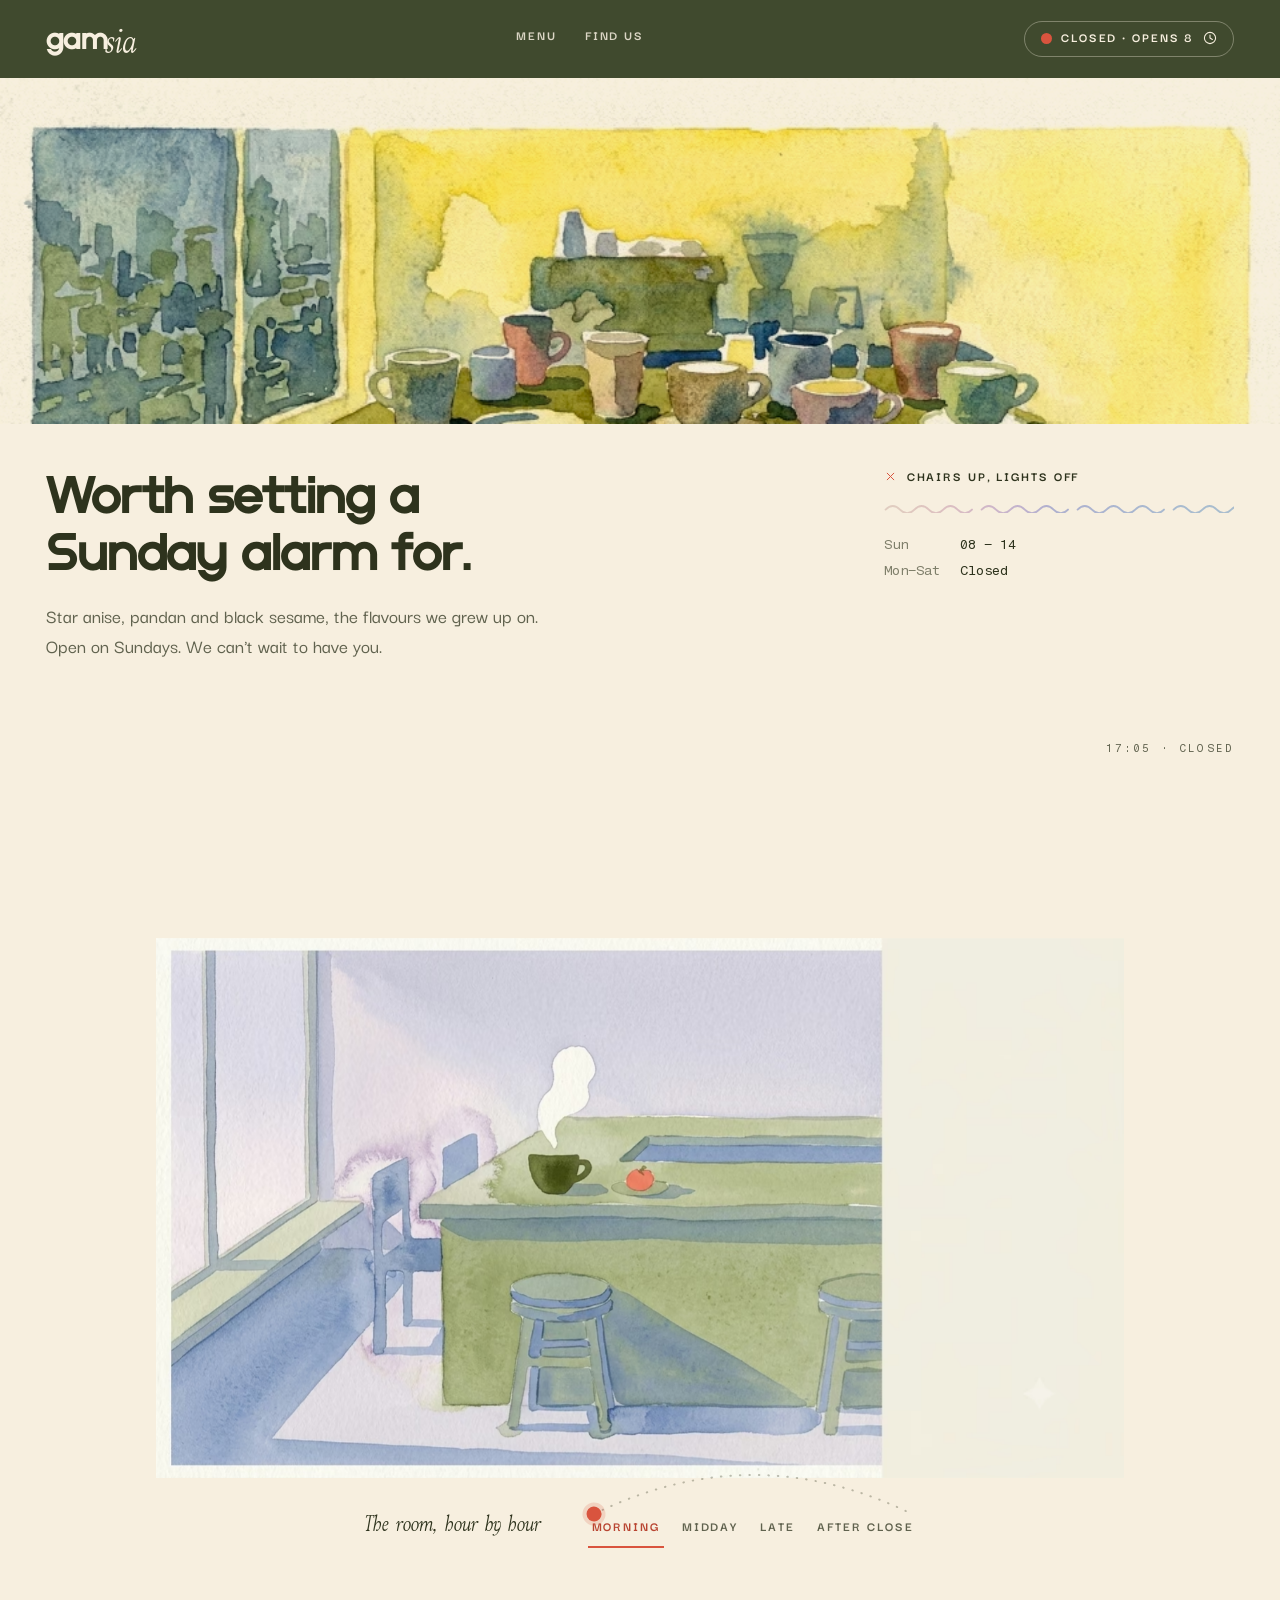
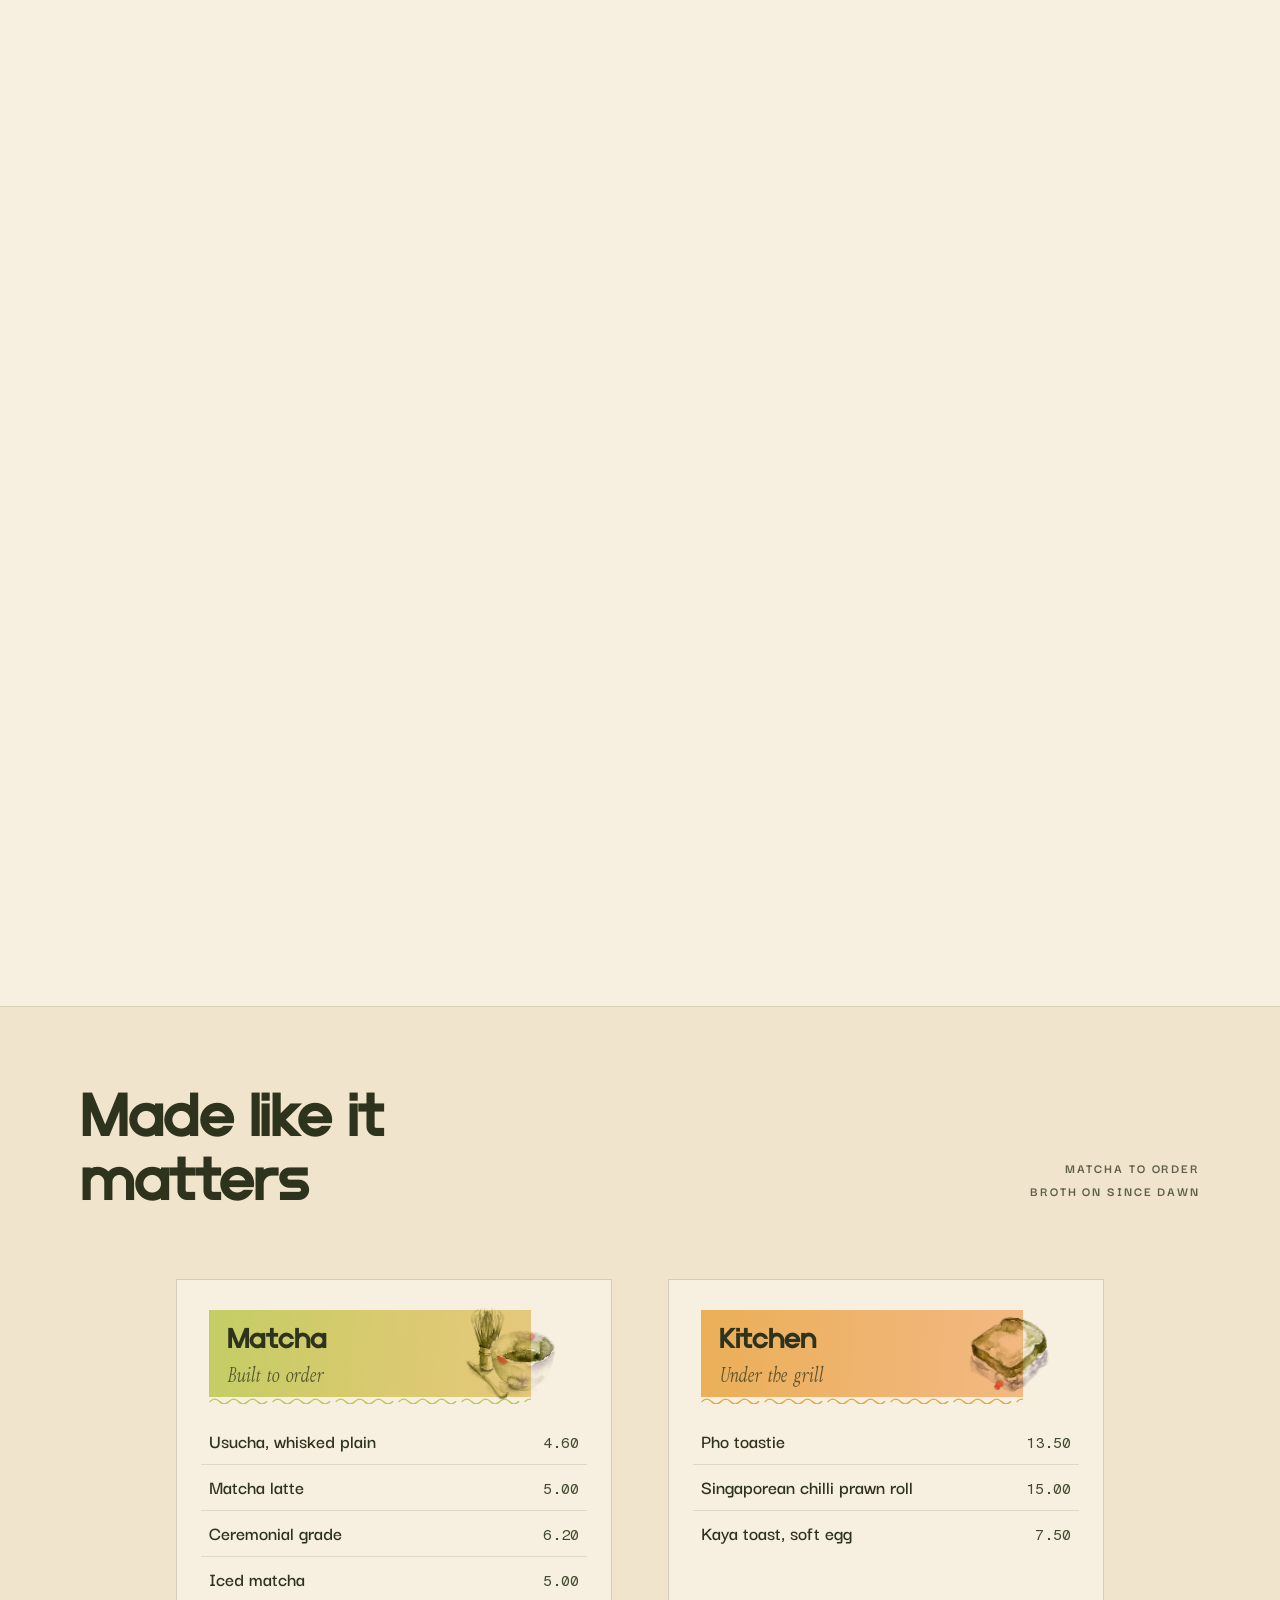
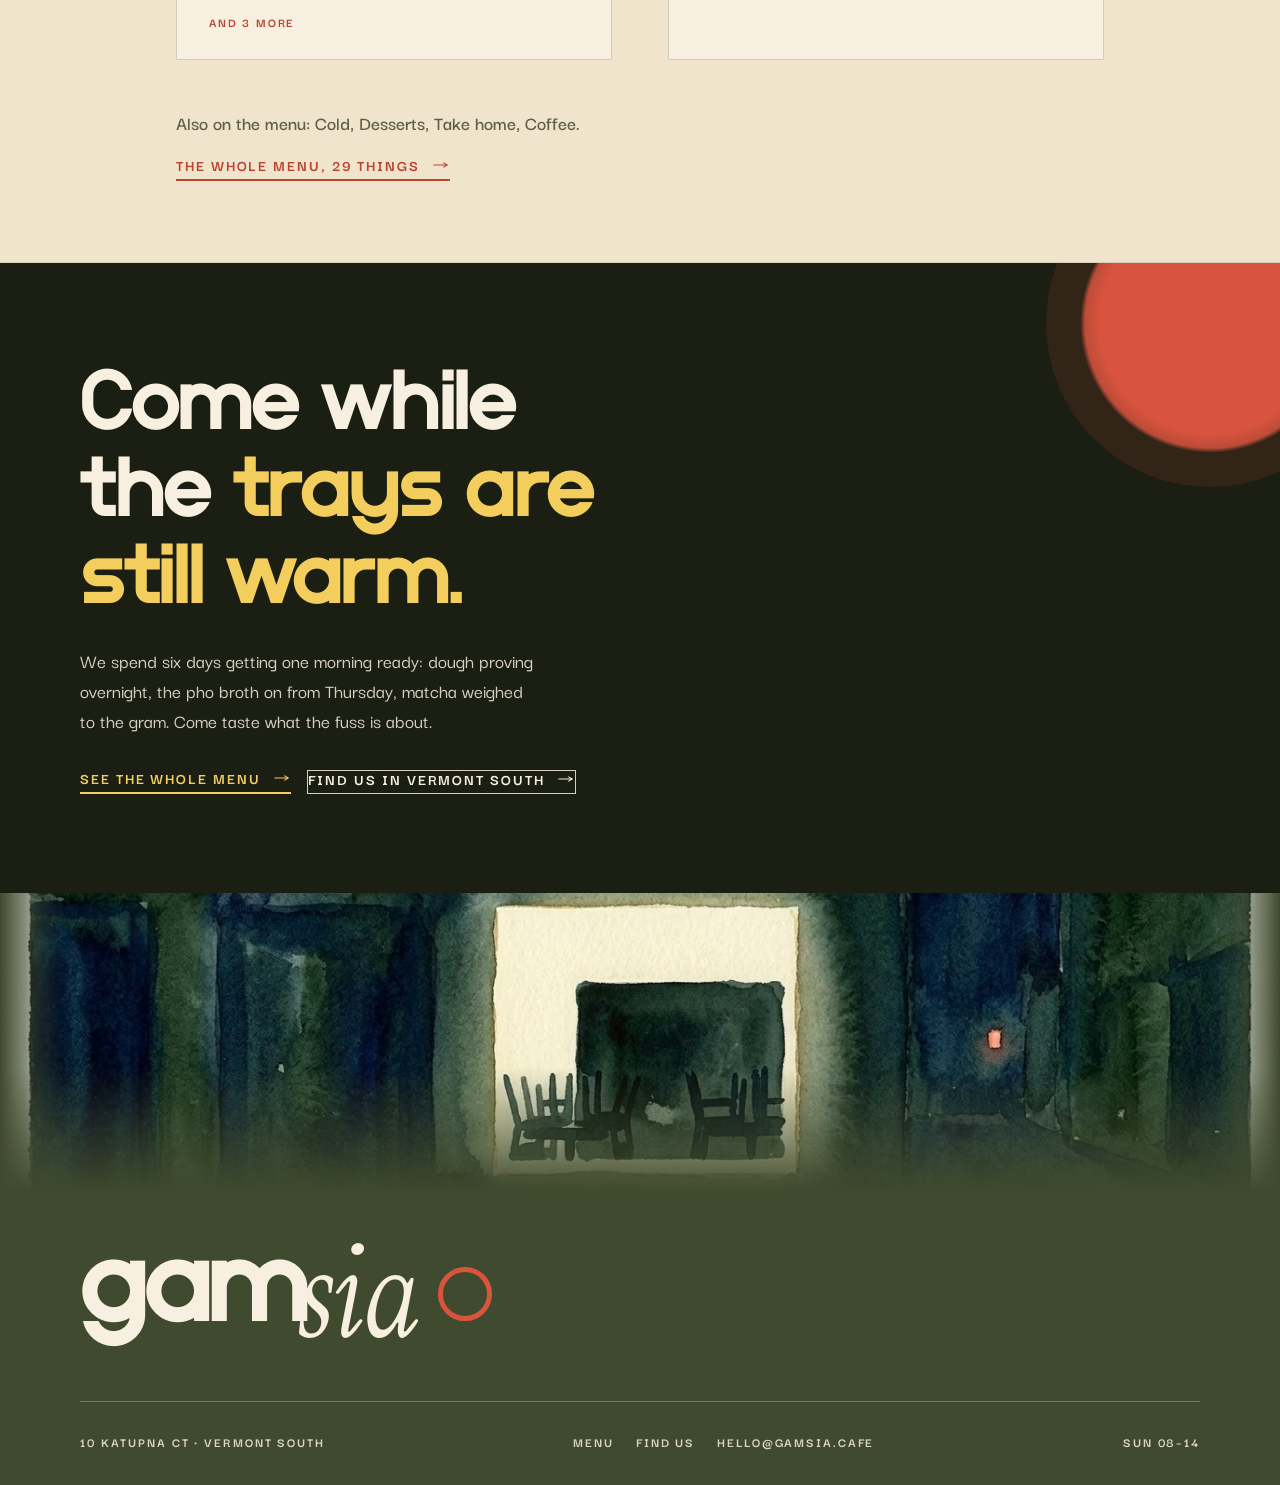
==== index.html @ f6963df5 "Lead with midday; the room after close now ends the page The cafe is shut six days a week, so the af" ====
<!doctype html>
<!-- index.html: developer territory. The owner edits menu.json and config.js. -->
<html lang="en-AU" data-state="midday">
<head>
<meta charset="utf-8">
<meta name="viewport" content="width=device-width, initial-scale=1">

<title>gam sia · matcha, pho toasties and desserts, Sundays only</title>
<meta name="description" content="A small cafe on Katupna Ct in Vermont South, open Sundays only, eight till two. Matcha built to order, a small east-west kitchen, and desserts baked that morning.">

<link rel="canonical" href="https://itschriswang.github.io/VinsCafe/">
<meta property="og:type" content="website">
<meta property="og:site_name" content="gam sia">
<meta property="og:title" content="gam sia · matcha, pho toasties and desserts, Sundays only">
<meta property="og:description" content="Matcha built to order, a pho toastie with the broth cooked down to a gravy, and desserts baked that morning. One morning a week: Sundays, eight till two.">
<meta property="og:url" content="https://itschriswang.github.io/VinsCafe/">
<meta property="og:image" content="https://itschriswang.github.io/VinsCafe/art/og-home.jpg">
<meta property="og:image:width" content="1200">
<meta property="og:image:height" content="630">
<meta property="og:image:alt" content="The gam sia wordmark and headline hand-set beside a watercolour of the counter at midday, with the Sunday hours and the address.">
<meta name="twitter:card" content="summary_large_image">

<link rel="preload" href="style.css" as="style">
<link rel="preload" href="fonts/oskon-italic.woff2" as="font" type="font/woff2" crossorigin>
<link rel="preload" href="fonts/epoch.otf" as="font" type="font/otf" crossorigin>
<link rel="preload" href="fonts/darker-grotesque-latin.woff2" as="font" type="font/woff2" crossorigin>
<link rel="preload" href="fonts/fragment-mono-latin.woff2" as="font" type="font/woff2" crossorigin>

<!-- config.js then app.js, both blocking, both tiny: the hero state has to be
     resolved before the first paint or the page shows the wrong time of day. -->
<script src="config.js"></script>
<script src="app.js"></script>

<link rel="stylesheet" href="style.css">

<meta name="theme-color" content="#F7EFDF">
<link rel="icon" href="favicon.svg" type="image/svg+xml">
<link rel="icon" href="favicon.ico" sizes="32x32">
<link rel="apple-touch-icon" href="apple-touch-icon.png">

<!--gen:jsonld-->
<script type="application/ld+json" data-generated>
{
  "@context": "https://schema.org",
  "@type": "CafeOrCoffeeShop",
  "@id": "https://itschriswang.github.io/VinsCafe/#cafe",
  "name": "gam sia",
  "url": "https://itschriswang.github.io/VinsCafe/",
  "image": "https://itschriswang.github.io/VinsCafe/art/og-home.jpg",
  "description": "A small independent cafe on Katupna Ct, Vermont South. Matcha built to order, an east-west kitchen, desserts, and coffee. Sundays only.",
  "servesCuisine": [
    "Coffee",
    "Asian Fusion",
    "Vietnamese",
    "Singaporean",
    "Breakfast",
    "Sandwiches"
  ],
  "priceRange": "$$",
  "currenciesAccepted": "AUD",
  "hasMenu": "https://itschriswang.github.io/VinsCafe/menu.html",
  "telephone": "+61 3 9560 0417",
  "email": "hello@gamsia.cafe",
  "address": {
    "@type": "PostalAddress",
    "streetAddress": "10 Katupna Ct",
    "addressLocality": "Vermont South",
    "postalCode": "VIC 3133",
    "addressCountry": "AU"
  },
  "geo": {
    "@type": "GeoCoordinates",
    "latitude": -37.8511,
    "longitude": 145.1831
  },
  "openingHoursSpecification": [
    {
      "@type": "OpeningHoursSpecification",
      "dayOfWeek": [
        "Sunday"
      ],
      "opens": "08:00",
      "closes": "14:00"
    }
  ]
}
</script>
<!--/gen-->
</head>

<body>

<section class="hero">

  <header class="bar">
    <a class="wordmark" href="index.html" aria-label="gam sia, home"><span class="wm-a">gam</span><span class="wm-b">sia</span></a>

    <nav class="nav" aria-label="Primary">
      <a href="menu.html">Menu</a>
      <a href="find-us.html">Find us</a>
    </nav>

    <div class="ind">
      <button class="ind-trigger" type="button" aria-expanded="false" aria-controls="ind-panel" hidden>
        <span class="ind-dot" aria-hidden="true"></span>
        <span class="ind-label"></span>
        <span class="mark mark--hours" aria-hidden="true"></span>
      </button>
      <div class="ind-panel" id="ind-panel">
        <button class="ind-close" type="button" aria-label="Close hours">
          <span class="mark mark--close" aria-hidden="true"></span>
        </button>
        <p class="ind-title">Where and when</p>
        <p class="ind-addr">10 Katupna Ct<br>Vermont South VIC 3133</p>
        <div class="week" aria-hidden="true">
<!--gen:week-->
          <span class="week-day" title="Monday, closed"><span class="week-letter">M</span><span class="week-mark"><span class="week-bar"></span></span></span>
          <span class="week-day" title="Tuesday, closed"><span class="week-letter">T</span><span class="week-mark"><span class="week-bar"></span></span></span>
          <span class="week-day" title="Wednesday, closed"><span class="week-letter">W</span><span class="week-mark"><span class="week-bar"></span></span></span>
          <span class="week-day" title="Thursday, closed"><span class="week-letter">T</span><span class="week-mark"><span class="week-bar"></span></span></span>
          <span class="week-day" title="Friday, closed"><span class="week-letter">F</span><span class="week-mark"><span class="week-bar"></span></span></span>
          <span class="week-day" title="Saturday, closed"><span class="week-letter">S</span><span class="week-mark"><span class="week-bar"></span></span></span>
          <span class="week-day is-open" title="Sunday, open 08 to 14"><span class="week-letter">S</span><span class="week-mark"><span class="week-bar"></span></span></span>
<!--/gen-->
      </div>
      <dl class="hours">
<!--gen:hours-->
          <dt>Sun</dt><dd>08 – 14</dd>
          <dt>Mon–Sat</dt><dd>Closed</dd>
<!--/gen-->
        </dl>
      </div>
    </div>
  </header>

  <div class="plate-wrap">
    <!-- The plate is written here, in place, so the parser fetches the painting
         for the hour you actually arrived at and never one of the other three.
         Without JavaScript the <noscript> copy below is the midday plate. -->
    <script>if (window.GamSia) GamSia.writePlate(document.currentScript);</script>
    <noscript>
      <picture class="plate">
        <source type="image/avif" sizes="100vw" srcset="art/hero-midday-960w.avif 960w, art/hero-midday-1376w.avif 1376w">
        <source type="image/webp" sizes="100vw" srcset="art/hero-midday-960w.webp 960w, art/hero-midday-1376w.webp 1376w">
        <img src="art/hero-midday-1376w.webp" width="1376" height="768" alt="Watercolour of the counter at midday under a yellow wash, a row of mismatched cups and saucers set out along it, and a grey city window to the left.">
      </picture>
      <img class="strip" alt="" aria-hidden="true" width="1376" height="768" sizes="100vw" srcset="art/tex-paper-900w.avif 900w, art/tex-paper-1376w.avif 1376w" src="art/tex-paper-900w.webp">
    </noscript>
  </div>

  <div class="hero-type">
    <p class="hero-eyebrow">
      <span class="mark mark--board" aria-hidden="true"></span>
      <span class="hero-eyebrow-text">Say how you want it</span>
    </p>
    <h1 class="hero-headline">A quiet obsession with matcha.</h1>
    <div class="hero-rule" aria-hidden="true"></div>
    <p class="hero-body">Stone-ground, whisked to order, poured slow. Tell us how you like it, take the window seat, and let the morning stretch.</p>
    <a class="hero-onward" href="menu.html#menu">
      What we make
      <span class="mark mark--onward" aria-hidden="true"></span>
    </a>
    <dl class="hero-hours">
<!--gen:hours-->
      <dt>Sun</dt><dd>08 – 14</dd>
      <dt>Mon–Sat</dt><dd>Closed</dd>
<!--/gen-->
    </dl>
  </div>

  <p class="stamp"></p>

  <svg class="roundel" viewBox="0 0 120 120" aria-hidden="true">
    <defs>
      <path id="roundel-arc" d="M60,60 m-45,0 a45,45 0 1,1 90,0 a45,45 0 1,1 -90,0"/>
    </defs>
    <circle cx="60" cy="60" r="27" fill="#D9543E"/>
    <circle cx="60" cy="60" r="33" fill="none" stroke="#D9543E" stroke-width="1.5" opacity="0.5"/>
    <text font-size="13" letter-spacing="2.4" fill="#2E331D" font-family="'Darker Grotesque', sans-serif" font-weight="800">
      <textPath href="#roundel-arc">SUNDAYS ONLY&#160;&#160;·&#160;&#160;VERMONT SOUTH&#160;&#160;·&#160;&#160;</textPath>
    </text>
  </svg>

  <script>if (window.GamSia) GamSia.paint();</script>

</section>

<!-- The paintings are keyed to the clock, so on any one visit three of the
     four are invisible. This dial lets a visitor turn the room through its
     whole day; the pigment layer bleeds one painting into the next. -->
<div class="daystrip">
  <p class="daystrip-label">The room, hour by hour</p>
  <div class="dial">
    <svg class="dial-arc" viewBox="0 0 330 48" aria-hidden="true">
      <path d="M6,44 Q165,-34 324,44" fill="none" stroke="currentColor" stroke-width="2" stroke-linecap="round" stroke-dasharray="0.5 9"/>
    </svg>
    <span class="dial-sun" aria-hidden="true"></span>
    <div class="daystrip-btns" role="group" aria-label="See the room at another time of day">
      <button type="button" data-set-state="morning">Morning</button>
      <button type="button" data-set-state="midday">Midday</button>
      <button type="button" data-set-state="late">Late</button>
      <button type="button" data-set-state="closed">After close</button>
    </div>
  </div>
</div>

<!-- The cafe is shut about three quarters of the week, so the hero alone would
     leave most visitors on a page that only says we are closed. This is here in
     every state: the first two sections of menu.json, four items each. -->
<section class="page preview" id="menu-preview">
  <div class="page-inner">
    <div class="preview-head">
      <h2>Made like it matters</h2>
      <p class="page-meta">Matcha to order<br>Broth on since dawn</p>
    </div>
    <div class="page-rule" aria-hidden="true"></div>

<!--gen:preview-->
    <div class="preview-cols" data-preview-sig="g3dsbu">
      <section class="sec" data-sec="matcha" style="--i:0"><div class="sec-head"><h3 class="sec-name">Matcha</h3><p class="sec-note">Built to order</p><img class="spot spot--matcha" width="280" height="319" alt="Watercolour of a matcha bowl and a bamboo whisk, the green settling in the base." loading="lazy" decoding="async" sizes="(max-width:719px) 210px, (max-width:1179px) 225px, 280px" srcset="art/spot-matcha-280w.avif 280w, art/spot-matcha-560w.avif 560w" src="art/spot-matcha-560w.webp"></div><ul class="items"><li class="item" data-item="usucha-whisked-plain"><span class="item-name">Usucha, whisked plain</span><span class="item-lead" aria-hidden="true"></span><span class="item-price">4.60</span></li><li class="item" data-item="matcha-latte"><span class="item-name">Matcha latte</span><span class="item-lead" aria-hidden="true"></span><span class="item-price">5.00</span></li><li class="item" data-item="ceremonial-grade"><span class="item-name">Ceremonial grade</span><span class="item-lead" aria-hidden="true"></span><span class="item-price">6.20</span></li><li class="item" data-item="iced-matcha"><span class="item-name">Iced matcha</span><span class="item-lead" aria-hidden="true"></span><span class="item-price">5.00</span></li></ul><p class="sec-more">and 3 more</p></section>
      <section class="sec sec--flip" data-sec="kitchen" style="--i:1"><div class="sec-head"><h3 class="sec-name">Kitchen</h3><p class="sec-note">Under the grill</p><img class="spot spot--toast" width="220" height="252" alt="Watercolour of two thick slices of toast stacked, a red drop of jam below them." loading="lazy" decoding="async" sizes="(max-width:719px) 170px, (max-width:1179px) 175px, 220px" srcset="art/spot-toast-220w.avif 220w, art/spot-toast-440w.avif 440w" src="art/spot-toast-440w.webp"></div><ul class="items"><li class="item" data-item="pho-toastie"><span class="item-name">Pho toastie</span><span class="item-lead" aria-hidden="true"></span><span class="item-price">13.50</span></li><li class="item" data-item="singaporean-chilli-prawn-roll"><span class="item-name">Singaporean chilli prawn roll</span><span class="item-lead" aria-hidden="true"></span><span class="item-price">15.00</span></li><li class="item" data-item="kaya-toast-soft-egg"><span class="item-name">Kaya toast, soft egg</span><span class="item-lead" aria-hidden="true"></span><span class="item-price">7.50</span></li></ul></section>
    </div>
    <div class="preview-tail">
      <p class="preview-rest">Also on the menu: Cold, Desserts, Take home, Coffee.</p>
      <a class="hero-onward preview-more" href="menu.html#menu">
        The whole menu, 29 things
        <span class="mark mark--onward" aria-hidden="true"></span>
      </a>
    </div>
<!--/gen-->
  </div>
</section>

<section class="visit">
  <div class="visit-inner">
    <h2>Come while the <span class="u-sun">trays are still warm.</span></h2>
    <p>We spend six days getting one morning ready: dough proving overnight, the pho broth on from Thursday, matcha weighed to the gram. Come taste what the fuss is about.</p>
    <div class="visit-actions">
      <a class="hero-onward" href="menu.html#menu">
        See the whole menu
        <span class="mark mark--onward" aria-hidden="true"></span>
      </a>
      <a class="hero-onward hero-onward--ghost" href="find-us.html">
        Find us in Vermont South
        <span class="mark mark--onward" aria-hidden="true"></span>
      </a>
    </div>
  </div>
</section>

<footer class="foot">
    <img class="foot-plate" alt="" aria-hidden="true" loading="lazy" decoding="async"
         width="1376" height="768" sizes="100vw"
         srcset="art/hero-closed-960w.avif 960w, art/hero-closed-1376w.avif 1376w"
         src="art/hero-closed-1376w.webp">
  <p class="foot-sign" aria-hidden="true"><span class="wm-a">gam</span><span class="wm-b">sia</span><span class="foot-sun"></span></p>
  <div class="foot-inner">
    <span>10 Katupna Ct · Vermont South</span>
    <nav class="foot-nav" aria-label="Footer">
      <a href="menu.html">Menu</a>
      <a href="find-us.html">Find us</a>
      <a href="mailto:hello@gamsia.cafe">hello@gamsia.cafe</a>
    </nav>
    <span class="foot-hours"><!--gen:hours-summary-->Sun 08–14<!--/gen--></span>
  </div>
</footer>

</body>
</html>
---- style.css ----
/* style.css: developer territory. The owner edits menu.json and config.js, not this. */

/* ---------------------------------------------------------------- type ---
   Four families, with a clear division of labour.

   Epoch is the display face and the voice of the site: geometric, one weight,
   built rather than written. It carries the wordmark, the headlines and the
   section names — anything set large.

   Oskon 90s stays, italic only, and is now the hand: section notes, the
   standfirst, the asides. It never carries anything a visitor has to act on.

   Darker Grotesque is the body sans. Fragment Mono keeps the small utility
   type: prices, timestamps, hours, anywhere tabular numbers matter.

   Epoch ships as the supplied OTF, unsubsetted and unconverted, because its
   licence forbids modifying the file. That costs about 20KB over a WOFF2 and
   is the honest way to use it. fonts/LICENSE-Epoch.txt is the licence. */

@font-face {
  font-family: 'Epoch';
  font-style: normal;
  font-weight: 400;
  font-display: swap;
  src: url('fonts/epoch.otf') format('opentype');
}
@font-face {
  font-family: 'Oskon';
  font-style: normal;
  font-weight: 400;
  font-display: swap;
  src: url('fonts/oskon-regular.woff2') format('woff2');
}
@font-face {
  font-family: 'Oskon';
  font-style: italic;
  font-weight: 400;
  font-display: swap;
  src: url('fonts/oskon-italic.woff2') format('woff2');
}
@font-face {
  font-family: 'Oskon';
  font-style: normal;
  font-weight: 300;
  font-display: swap;
  src: url('fonts/oskon-light.woff2') format('woff2');
}
@font-face {
  font-family: 'Darker Grotesque';
  font-style: normal;
  font-weight: 300 900;
  font-display: swap;
  src: url('fonts/darker-grotesque-latin.woff2') format('woff2');
  unicode-range: U+0000-00FF, U+0131, U+0152-0153, U+02BB-02BC, U+02C6, U+02DA,
    U+02DC, U+0304, U+0308, U+0329, U+2000-206F, U+20AC, U+2122, U+2191,
    U+2193, U+2212, U+2215, U+FEFF, U+FFFD;
}
@font-face {
  font-family: 'Fragment Mono';
  font-style: normal;
  font-weight: 400;
  font-display: swap;
  src: url('fonts/fragment-mono-latin.woff2') format('woff2');
  unicode-range: U+0000-00FF, U+0131, U+0152-0153, U+02BB-02BC, U+02C6, U+02DA,
    U+02DC, U+0304, U+0308, U+0329, U+2000-206F, U+2074, U+20AC, U+2122, U+2191,
    U+2193, U+2212, U+2215, U+FEFF, U+FFFD;
}

/* -------------------------------------------------------------- tokens ---
   The palette is lifted straight from the gouache paintings: cream paper,
   two greens, butter yellow, blush, a dusty sky blue, and the one red sun
   that appears in every landscape. The sun is the accent everywhere. */

:root {
  --paper:  #F7EFDF;   /* the sheet everything sits on */
  --paper-2:#F1E4CC;   /* a warmer second sheet */
  --ink:    #2E331D;   /* deep forest, the text colour; warmed toward the paintings' olive */
  --pine:   #404A2E;   /* dark green blocks, warmed the same way */
  /* The ink pushed down to near-black, used for exactly one full-bleed field
     on the site. Paper on it measures 14.9:1, butter 11.5:1. */
  --dark:   #1B1E13;
  --moss:   #75823A;   /* olive mid-green */
  --butter: #F3CE5C;   /* butter yellow */
  --blush:  #F4CDBA;   /* blush pink wash */
  --rose:   #E39FA6;   /* pink cloud */
  --sky:    #A9BDCE;   /* dusty blue */
  --sun:    #D9543E;   /* the red sun */
  --sun-deep: #B84431; /* the sun as a text/UI colour: 4.7:1 on paper */
  --sun-press: #9C3826;
  --moss-text: #5A6530; /* moss dark enough to carry small type */

  /* Five more, lifted off a pair of gouache landscapes: the acid yellow-green
     the low sun puts on grass, the periwinkle a sky sits on before it turns,
     the chalk of a bare peak, the pink left in a crevice once the light has
     gone over the ridge, and the amber of the flowers in the foreground.
     These are painting colours. They tint a rule and a hover and they never
     carry type, which is why none of them needs to clear a contrast bar. */
  --lichen:   #B9C74F;
  --lavender: #AFB0CE;
  --clay:     #E0CCC0;
  --peony:    #E4536B;
  --amber:    #E8A33D;
  /* Clay is the lit face of the chalk peak and is invisible as a mark on
     cream: 1.36:1. This is the shaded face of the same rock, and the only
     thing it is for is being seen — the same job --sun-deep and --moss-text
     already do for their own colours. 2.7:1 on paper, brighter than the
     lavender rule that reads perfectly well at 1.9:1. */
  --clay-deep: #A79280;

  --ink-12: rgba(46, 51, 29, 0.12);
  --ink-18: rgba(46, 51, 29, 0.18);
  --ink-30: rgba(46, 51, 29, 0.30);
  --ink-45: rgba(46, 51, 29, 0.45);
  --ink-60: rgba(46, 51, 29, 0.60);
  --ink-75: rgba(46, 51, 29, 0.75);
  --cream-85: rgba(247, 239, 223, 0.85);
  --cream-35: rgba(247, 239, 223, 0.35);

  /* --display is set large and never small; --serif is now italic-only and
     only ever carries an aside. See the note at the top of the file. */
  --display: 'Epoch', 'Helvetica Neue', Arial, sans-serif;
  --serif: 'Oskon', Georgia, 'Times New Roman', serif;
  --sans: 'Darker Grotesque', 'Helvetica Neue', Arial, sans-serif;
  --mono: 'Fragment Mono', ui-monospace, SFMono-Regular, Menlo, monospace;

  /* Oskon reads a size smaller than Epoch at the same em — lower x-height,
     finer strokes. Every place the two sit together winds the italic up by
     this much so they land level. */
  --italic-up: 1.17;

  --ease-out: cubic-bezier(0.2, 0.7, 0.2, 1);
  --ease-spring: cubic-bezier(0.22, 1, 0.36, 1);

  --bar-h: 78px;
  --gutter: clamp(20px, 3.57vw, 56px);

  /* Menu page: the two type columns hold 660px between them and the margins
     take whatever is left, up to the 230px the spots hang in. */
  --board-w: 1120px;
  /* This used to be 230px, and every pixel of it was there to hold a painting
     hanging in the outer margin. The paintings live in the section bars now,
     so the margin went back to the columns: they were 302px, which is not wide
     enough for a name, its italic note and the bar's own end on one line. */
  --board-margin: 96px;
}

/* Each time of day tints the interface a little, so the UI follows the
   painting instead of ignoring it. */
/* Three pigments per hour, not one, because that is how many are on the brush
   in the landscapes these come from: a sky is never a single colour across a
   sheet. The rule is painted with them and the hover is mixed from the first,
   so the time of day reaches the board and not only the hero. */
[data-state='morning'] {
  --accent: var(--sky);    --accent-ink: var(--ink);
  --rule-1: var(--lavender); --rule-2: var(--sky);    --rule-3: var(--lichen);
}
[data-state='midday'] {
  --accent: var(--butter); --accent-ink: var(--ink);
  --rule-1: var(--lichen);   --rule-2: var(--butter); --rule-3: var(--moss);
}
[data-state='late'] {
  --accent: var(--rose);   --accent-ink: var(--ink);
  --rule-1: var(--amber);    --rule-2: var(--peony);  --rule-3: var(--rose);
}
[data-state='closed'] {
  --accent: var(--blush);  --accent-ink: var(--ink);
  --rule-1: var(--clay);     --rule-2: var(--lavender); --rule-3: var(--sky);
}

/* ---------------------------------------------------------------- base --- */

*, *::before, *::after { box-sizing: border-box; }

html {
  background: var(--paper);
  -webkit-text-size-adjust: 100%;
}

body {
  margin: 0;
  background: var(--paper);
  color: var(--ink);
  font: 500 20px/1.5 var(--sans);
  font-synthesis: none;
  -webkit-font-smoothing: antialiased;
  text-rendering: optimizeLegibility;
}

h1, h2, h3, p, figure, ul, ol, dl, dd { margin: 0; }
ul, ol { padding: 0; list-style: none; }
img, svg, canvas { display: block; max-width: 100%; }
button { font: inherit; color: inherit; }

a {
  color: var(--sun-deep);
  text-decoration-thickness: 1.5px;
  text-underline-offset: 3px;
  transition: color 140ms var(--ease-out);
}
a:hover { color: var(--sun-press); }

::selection { background: var(--butter); color: var(--ink); }

:focus-visible {
  outline: 2px solid var(--sun-deep);
  outline-offset: 3px;
  border-radius: 2px;
}
/* On pine grounds the sun ring cannot be seen; butter can. */
[data-state='closed'] .bar :focus-visible,
[data-state='closed'] .hero-type :focus-visible,
.visit :focus-visible,
.foot :focus-visible { outline-color: var(--butter); }
/* Pills take a pill-shaped ring. */
.nav a:focus-visible, .ind-trigger:focus-visible,
.hero-onward:focus-visible { border-radius: 999px; }

.vh {
  position: absolute;
  width: 1px; height: 1px;
  margin: -1px; padding: 0;
  overflow: hidden;
  clip-path: inset(50%);
  white-space: nowrap;
}

/* --------------------------------------------------------------- marks ---
   CSS-masked line icons, one edit point for all pages. Painted in the sun
   red so they read as part of the accent system. */

:root {
  --mk-hours:  url("data:image/svg+xml,%3Csvg xmlns='http://www.w3.org/2000/svg' viewBox='0 0 26 26' fill='none' stroke='%23000' stroke-width='2' stroke-linecap='round' stroke-linejoin='round'%3E%3Ccircle cx='13' cy='13' r='10.4'/%3E%3Cpath d='M13 7.4V13l4.4 2.8'/%3E%3C/svg%3E");
  --mk-findus: url("data:image/svg+xml,%3Csvg xmlns='http://www.w3.org/2000/svg' viewBox='0 0 26 26' fill='none' stroke='%23000' stroke-width='2' stroke-linecap='round' stroke-linejoin='round'%3E%3Cpath d='M13 24.2s8.4-8.2 8.4-13.4a8.4 8.4 0 10-16.8 0C4.6 16 13 24.2 13 24.2z'/%3E%3Ccircle cx='13' cy='10.6' r='2.9'/%3E%3C/svg%3E");
  --mk-onward: url("data:image/svg+xml,%3Csvg xmlns='http://www.w3.org/2000/svg' viewBox='0 0 26 26' preserveAspectRatio='none' fill='none' stroke='%23000' stroke-width='2' stroke-linecap='round' stroke-linejoin='round'%3E%3Cpath d='M2.6 13h19M16.6 7.4L22.2 13l-5.6 5.6'/%3E%3C/svg%3E");
  --mk-note:   url("data:image/svg+xml,%3Csvg xmlns='http://www.w3.org/2000/svg' viewBox='0 0 26 26' fill='none' stroke='%23000' stroke-width='2' stroke-linecap='round'%3E%3Cpath d='M13 2.6v20.8M3.8 7.8l18.4 10.4M22.2 7.8L3.8 18.2'/%3E%3C/svg%3E");
  --mk-board:  url("data:image/svg+xml,%3Csvg xmlns='http://www.w3.org/2000/svg' viewBox='0 0 26 26' fill='none' stroke='%23000' stroke-width='2' stroke-linecap='round'%3E%3Cpath d='M3.4 8.2h19.2M3.4 13h14.2M3.4 17.8h17'/%3E%3C/svg%3E");
  --mk-close:  url("data:image/svg+xml,%3Csvg xmlns='http://www.w3.org/2000/svg' viewBox='0 0 26 26' fill='none' stroke='%23000' stroke-width='2' stroke-linecap='round'%3E%3Cpath d='M6.4 6.4l13.2 13.2M19.6 6.4L6.4 19.6'/%3E%3C/svg%3E");
  /* a hand-drawn squiggle, used as the site's rule */
  --squiggle: url("data:image/svg+xml,%3Csvg xmlns='http://www.w3.org/2000/svg' viewBox='0 0 120 12' fill='none' stroke='%23000' stroke-width='2.4' stroke-linecap='round'%3E%3Cpath d='M2 8c6-6 12-6 18 0s12 6 18 0 12-6 18 0 12 6 18 0 12-6 18 0 12 6 18 0'/%3E%3C/svg%3E");
}

.mark {
  flex: none;
  display: block;
  width: var(--mark-size, 14px);
  height: var(--mark-size, 14px);
  background-color: var(--mark-color, var(--sun));
  -webkit-mask-repeat: no-repeat; mask-repeat: no-repeat;
  -webkit-mask-position: center;  mask-position: center;
  -webkit-mask-size: contain;     mask-size: contain;
}
.mark--hours  { -webkit-mask-image: var(--mk-hours);  mask-image: var(--mk-hours); }
.mark--findus { -webkit-mask-image: var(--mk-findus); mask-image: var(--mk-findus); }
.mark--note   { -webkit-mask-image: var(--mk-note);   mask-image: var(--mk-note); }
.mark--board  { -webkit-mask-image: var(--mk-board);  mask-image: var(--mk-board); }
.mark--close  { -webkit-mask-image: var(--mk-close);  mask-image: var(--mk-close); }
.mark--onward {
  -webkit-mask-image: var(--mk-onward); mask-image: var(--mk-onward);
  width: 18px; height: 10px;
  -webkit-mask-size: 100% 100%; mask-size: 100% 100%;
  transition: transform 180ms var(--ease-spring);
}
a:hover > .mark--onward, button:hover > .mark--onward { transform: translateX(4px); }

/* The squiggle rule: pigment-coloured, repeats to fill its box.

   Painted along its length rather than filled flat, with the hour's three
   pigments, the way one stroke of a loaded brush changes colour as it crosses
   a sheet. The mask means only the squiggle takes any of it. The flat colour
   underneath is not decoration: a browser that will not interpolate a gradient
   in Oklch drops the whole background-image and keeps the rule. */
.hero-rule, .page-rule {
  height: 10px;
  background-color: var(--rule-2, var(--sun));
  background-image: linear-gradient(in oklch 90deg,
    var(--rule-1, var(--sun)) 4%,
    var(--rule-2, var(--sun)) 48%,
    var(--rule-3, var(--sun)) 92%);
  -webkit-mask-image: var(--squiggle); mask-image: var(--squiggle);
  -webkit-mask-repeat: repeat-x; mask-repeat: repeat-x;
  -webkit-mask-size: 96px 10px; mask-size: 96px 10px;
  -webkit-mask-position: left center; mask-position: left center;
}


/* ----------------------------------------------------------------- bar --- */

.bar {
  position: relative;
  z-index: 4;
  min-height: var(--bar-h);
  display: flex;
  align-items: center;
  justify-content: space-between;
  gap: 20px;
  padding: 0 var(--gutter);
  border-bottom: 1px solid var(--ink-18);
  background: var(--paper);
}

.hero > .bar {
  position: absolute;
  inset: 0 0 auto;
  background: linear-gradient(180deg, var(--cream-85), rgba(247, 239, 223, 0));
  border-bottom: none;
}

/* The lockup: half built, half written. "sia" slides back under the m and sits
   a touch lower, so the italic's entry stroke crosses the geometric.

   It has a floor. Below about 28px the italic's entry stroke merges with the m
   and it stops reading as two words, so anything smaller sets the two parts
   apart with a normal space instead. There is no such place on the site today;
   the rule is here so adding one cannot break the mark silently. */
.wordmark {
  font: 400 34px/1 var(--display);
  color: var(--ink);
  letter-spacing: -0.045em;
  text-decoration: none;
  white-space: nowrap;
  transition: opacity 200ms var(--ease-out);
}
.wordmark .wm-b {
  font: italic 400 calc(1.04em * 1) var(--serif);
  letter-spacing: 0;
  margin-left: -0.08em;
  display: inline-block;
  transform: translateY(0.11em);
}
@media (max-width: 400px) {
  .wordmark { font-size: 28px; }
}
@media (hover: hover) and (pointer: fine) {
  .wordmark:hover { color: var(--ink); opacity: 0.72; }
}

.nav {
  display: flex;
  gap: 28px;
  font: 700 13.5px/1 var(--sans);
  letter-spacing: 0.14em;
  text-transform: uppercase;
}
.nav a {
  color: var(--ink);
  text-decoration: none;
  padding-bottom: 4px;
  border-bottom: 2px solid transparent;
  transition: color 160ms var(--ease-out), border-color 160ms var(--ease-out);
}
@media (hover: hover) and (pointer: fine) {
  .nav a:hover { color: var(--sun-deep); border-bottom-color: var(--sun); }
}
.nav a[aria-current='page'] { border-bottom-color: var(--sun); }

/* Closed takes a solid pine bar; nav goes cream. */
[data-state='closed'] .hero > .bar { background: var(--pine); border-bottom-color: transparent; }
[data-state='closed'] .hero .wordmark { color: var(--paper); }
[data-state='closed'] .hero .nav a { color: var(--cream-85); }
[data-state='closed'] .hero .nav a:hover { color: var(--paper); border-bottom-color: var(--butter); }
[data-state='closed'] .hero .nav a[aria-current='page'] { color: var(--paper); border-bottom-color: var(--butter); }
[data-state='closed'] .hero .ind-label { color: var(--paper); }

/* ----------------------------------------------------------- indicator ---
   Top right of every page: a pill that answers "open or not". Without JS the
   trigger is hidden and the panel is in flow, expanded. */

.ind { position: relative; }

.ind-trigger {
  display: flex;
  align-items: center;
  gap: 9px;
  margin: 0;
  padding: 9px 16px 11px;
  background: var(--cream-85);
  border: 1px solid var(--ink-30);
  border-radius: 999px;
  cursor: pointer;
  text-align: left;
  transition: border-color 160ms var(--ease-out), background 160ms var(--ease-out);
}
@media (hover: hover) and (pointer: fine) {
  .ind-trigger:hover { border-color: var(--ink-60); background: var(--paper); }
}
[data-state='closed'] .hero .ind-trigger { background: transparent; border-color: var(--cream-35); }
[data-state='closed'] .hero .ind-trigger:hover { border-color: var(--cream-85); background: transparent; }
.ind-dot {
  flex: none;
  width: 11px; height: 11px;
  background: var(--sun);
  border-radius: 50%;
  animation: pulse 3.2s ease-in-out infinite;
}
@keyframes pulse {
  0%, 100% { opacity: 1; }
  50% { opacity: 0.55; }
}
/* shut is still: no breathing while the room is dark */
[data-state='closed'] .ind-dot { animation: none; }
.ind-label {
  font: 700 13.5px/1 var(--sans);
  letter-spacing: 0.14em;
  text-transform: uppercase;
  color: var(--ink);
  white-space: nowrap;
}
.ind-trigger .mark { --mark-size: 14px; --mark-color: currentColor; }
[data-state='closed'] .hero .ind-trigger .mark { --mark-color: var(--paper); }

.ind-panel {
  padding: 24px 26px 26px;
  background: var(--paper);
  border: 1px solid var(--ink-18);
  border-radius: 14px;
  box-shadow: 0 22px 44px -20px rgba(46, 51, 29, 0.4);
}
html.js .ind-panel {
  position: absolute;
  top: calc(100% + 14px);
  right: 0;
  z-index: 20;
  width: 300px;
}
html:not(.js) .ind-trigger { display: none; }
html:not(.js) .ind { margin: 10px 0; }
html:not(.js) .stamp { display: none; }
html:not(.js) .bar { align-items: flex-start; }

.ind-title {
  font: 700 13.5px/1 var(--sans);
  letter-spacing: 0.14em;
  text-transform: uppercase;
  color: var(--sun-deep);
  margin: 0 0 12px;
}
.ind-addr { font: italic 400 22px/1.3 var(--serif); color: var(--ink); margin: 0 0 16px; }
.ind-panel .hours { margin-top: 4px; }
.ind-close {
  position: absolute;
  top: 16px; right: 16px;
  padding: 6px;
  background: none;
  border: 0;
  cursor: pointer;
}
.ind-close .mark { --mark-size: 13px; --mark-color: var(--ink); }
.ind-close:hover .mark { --mark-color: var(--sun); }
html:not(.js) .ind-close { display: none; }

.hours, .hero-hours {
  display: grid;
  grid-template-columns: auto 1fr;
  gap: 6px 20px;
  font: 400 13.5px/1.5 var(--mono);
  color: var(--ink);
}
.hours dt, .hero-hours dt { color: var(--ink-60); }
.hours dd, .hero-hours dd { margin: 0; font-variant-numeric: tabular-nums; }

/* ---------------------------------------------------------------- hero ---
   One component, four variants keyed off [data-state]. The geometry of each
   state (which side the type sits, where the paper strip lies) is kept;
   the type inside it is the new voice. */

.hero {
  position: relative;
  /* Above the wash layer, which is z-index 2. The wash paints on the board and
     the preview and never inside the hero, so it has no business compositing
     there either: this keeps one more blended layer off the one part of the
     site that already carries a live WebGL canvas and a multiply wash under
     its type.

     This rule was first written with a contrast justification, and that
     justification was wrong: the 4.76:1 to 4.49:1 drop it cited was noise in
     tools/check-contrast.mjs, which was sampling one frame of a moving picture
     and measuring a headline's whole bounding box rather than its letters. It
     read the same on main with no wash on the page at all. Both faults are
     fixed in that file; the hero clears AA everywhere with room to spare. */
  z-index: 3;
  /* Short of the full viewport by the day dial's height, so the dial,
     the way into the other three paintings, is on screen from the start. */
  height: calc(100svh - 114px);
  min-height: 640px;
  overflow: hidden;
  background: var(--paper);
  isolation: isolate;
}

.plate-wrap { position: absolute; inset: 0; z-index: 0; }
.plate, .plate img {
  display: block;
  position: absolute;
  inset: 0;
  width: 100%;
  height: 100%;
  object-fit: cover;
}
.plate img { object-position: var(--plate-pos, center); }

/* The scans keep their own white paper, which sat cold against the site's
   cream. A multiply wash of the page colour over the whole plate turns the
   scan's white into this paper, so painting and page share one sheet. Sits
   above the pigment canvas so the tint holds while the paint moves. */
.plate-wrap::after {
  content: '';
  position: absolute;
  inset: 0;
  z-index: 2;
  background: var(--paper);
  mix-blend-mode: multiply;
  pointer-events: none;
}

.pigment {
  position: absolute;
  inset: 0;
  z-index: 1;
  width: 100%;
  height: 100%;
  pointer-events: none;
  opacity: 0;
}
.pigment.is-lit { opacity: 1; transition: opacity 300ms linear; }

:root {
  --strip-alpha: 0.86;
  --bleed: clamp(48px, 9vw, 150px);
}

.strip {
  position: absolute;
  z-index: 2;
  object-fit: cover;
  pointer-events: none;
}

.hero-type { position: absolute; z-index: 3; }

/* The type carries its own feathered sheet of paper so it always sits on a
   measured ground, whatever the owner writes. */
.hero-type::before {
  content: '';
  position: absolute;
  inset: -80px -110px -68px -110px;
  z-index: -1;
  opacity: 0.8;
  background-image: image-set(
    url('art/tex-paper-1376w.avif') type('image/avif'),
    url('art/tex-paper-1376w.webp') type('image/webp'));
  background-size: cover;
  background-position: 45% 55%;
  -webkit-mask-image: radial-gradient(50% 50% at 50% 50%, #000 48%, rgba(0,0,0,0) 100%);
          mask-image: radial-gradient(50% 50% at 50% 50%, #000 48%, rgba(0,0,0,0) 100%);
}
[data-state='morning'] .hero-type::before { left: calc(-1 * var(--bleed) - 52px); }
[data-state='late'] .hero-type::before { right: calc(-1 * var(--bleed) - 52px); }
/* Midday's headline reaches into the bottom-left of its box, over the dark
   of the city window, where the ellipse had already faded out, measured at
   2.1:1. Reach further left and down so that corner sits on wash too. */
[data-state='midday'] .hero-type::before {
  left: calc(-1 * var(--bleed) - 52px);
  bottom: -110px;
}
[data-state='closed'] .hero-type::before { display: none; }

.hero-eyebrow {
  display: inline-flex;
  align-items: center;
  gap: 10px;
  width: max-content;
  font: 700 13.5px/1 var(--sans);
  letter-spacing: 0.14em;
  text-transform: uppercase;
  /* Ink, not moss: the eyebrow sits over the paintings' washes, where moss
     measured as low as 2.4:1. The mark beside it carries the colour. */
  color: var(--ink);
}
.hero-eyebrow .mark { --mark-size: 13px; --mark-color: var(--sun); }

.hero-headline {
  font: 400 var(--h1, 74px)/0.94 var(--display);
  letter-spacing: -0.035em;
  color: var(--ink);
  text-wrap: balance;
}
.hero-body {
  font: 500 20px/1.5 var(--sans);
  color: var(--ink);
  text-wrap: pretty;
}
/* The arrow sits on the page, not in a pill. A filled capsule put a box round
   the one mark on the site that reads as movement; a rule under the words and
   the arrow on bare paper says the same thing and says it louder. */
.hero-onward {
  display: inline-flex;
  align-items: center;
  gap: 12px;
  width: max-content;
  white-space: nowrap;
  flex-shrink: 0;
  padding: 0 0 6px;
  border: 0;
  background: none;
  border-bottom: 2px solid currentColor;
  font: 700 16px/1 var(--sans);
  letter-spacing: 0.12em;
  text-transform: uppercase;
  color: var(--sun-deep);
  text-decoration: none;
  transition: color 160ms var(--ease-out), border-color 160ms var(--ease-out);
}
@media (hover: hover) and (pointer: fine) {
  .hero-onward:hover { color: var(--sun-press); }
}
.hero-onward:active { opacity: 0.8; }
/* The mark takes the link's own colour now that there is no fill behind it. */
.hero-onward .mark { --mark-color: currentColor; }
.hero-hours { display: none; }   /* only the closed state shows a table in the hero */

/* The spinning stamp: circular type around a red sun, the paintings' one
   constant made into a piece of interface. Decorative only. */
.roundel {
  position: absolute;
  z-index: 3;
  right: calc(var(--gutter) + 6px);
  bottom: clamp(22px, 5%, 48px);
  width: clamp(110px, 12vw, 160px);
  height: auto;
  pointer-events: none;
  /* It used to turn on a 26s loop. A badge that rotates forever is the single
     most farmers-market thing on the page; stamped still, it reads as a seal. */
  transform: rotate(-6deg);
  filter: drop-shadow(0 2px 0 rgba(46,51,29,0.25));
}
[data-state='closed'] .roundel { display: none; }

.stamp {
  position: absolute;
  z-index: 3;
  left: var(--gutter);
  bottom: clamp(18px, 4.1%, 40px);
  font: 400 11px/1 var(--mono);
  letter-spacing: 0.2em;
  text-transform: uppercase;
  color: var(--ink-75);
  font-variant-numeric: tabular-nums;
}
.hero .stamp::before {
  content: '';
  position: absolute;
  inset: -9px -34px -9px calc(-1 * var(--gutter));
  z-index: -1;
  opacity: 0.95;
  background-image: image-set(
    url('art/tex-paper-900w.avif') type('image/avif'),
    url('art/tex-paper-900w.webp') type('image/webp'));
  background-size: cover;
  background-position: 30% 70%;
  -webkit-mask-image: radial-gradient(125% 150% at 10% 50%, #000 42%, rgba(0, 0, 0, 0) 86%);
          mask-image: radial-gradient(125% 150% at 10% 50%, #000 42%, rgba(0, 0, 0, 0) 86%);
}
[data-state='closed'] .hero .stamp::before { display: none; }
/* Closed puts the type in the page's lower-left; the timestamp moves to the
   free corner so the two never touch. */
[data-state='closed'] .hero .stamp { left: auto; right: var(--gutter); }

/* -- morning: type column right, strip masked in from the right ----------- */
[data-state='morning'] { --plate-pos: 22% center; }
[data-state='morning'] .strip {
  inset: 0 0 0 auto;
  width: 44%;
  opacity: var(--strip-alpha);
  -webkit-mask-image: linear-gradient(to right, transparent, #000 40%);
          mask-image: linear-gradient(to right, transparent, #000 40%);
}
[data-state='morning'] .hero-type {
  top: 21.5%;
  right: var(--gutter);
  width: clamp(310px, 34.5%, 450px);
  display: flex;
  flex-direction: column;
  align-items: flex-start;
  --h1: clamp(54px, 6vw, 86px);
}
[data-state='morning'] .hero-eyebrow { margin-bottom: 20px; }
[data-state='morning'] .hero-headline { margin-bottom: 22px; margin-left: calc(-1 * var(--bleed)); }
[data-state='morning'] .hero-rule { align-self: stretch; margin-bottom: 18px; }
[data-state='morning'] .hero .hero-onward { margin-top: 26px; }

/* -- midday: type across the upper third, strip masked in from the top ---- */
[data-state='midday'] { --plate-pos: center 88%; }
[data-state='midday'] .strip {
  inset: 0 0 auto 0;
  height: 31%;
  opacity: var(--strip-alpha);
  -webkit-mask-image: linear-gradient(to bottom, #000 58%, transparent);
          mask-image: linear-gradient(to bottom, #000 58%, transparent);
}
[data-state='midday'] .hero-type {
  top: 15.5%;
  left: var(--gutter);
  right: var(--gutter);
  display: grid;
  grid-template-columns: 1fr clamp(250px, 27.5%, 360px);
  column-gap: 44px;
  align-items: end;
  --h1: clamp(56px, 7.4vw, 92px);
}
[data-state='midday'] .hero-headline {
  grid-column: 1;
  grid-row: 1 / span 3;
  align-self: start;
  line-height: 0.96;
}
[data-state='midday'] .hero-eyebrow { grid-column: 2; grid-row: 1; margin-bottom: 16px; justify-self: start; }
[data-state='midday'] .hero-rule    { grid-column: 2; grid-row: 2; margin-bottom: 14px; }
[data-state='midday'] .hero-body    { grid-column: 2; grid-row: 3; padding-bottom: 8px; }
[data-state='midday'] .hero .hero-onward  { display: none; }

/* -- late: type column left, strip masked in from the left ---------------- */
[data-state='late'] { --plate-pos: 78% center; }
[data-state='late'] .strip {
  inset: 0 auto 0 0;
  width: 46%;
  opacity: var(--strip-alpha);
  -webkit-mask-image: linear-gradient(to left, transparent, #000 42%);
          mask-image: linear-gradient(to left, transparent, #000 42%);
}
[data-state='late'] .hero-type {
  top: 24.5%;
  left: var(--gutter);
  width: clamp(310px, 34.5%, 450px);
  display: flex;
  flex-direction: column;
  align-items: flex-start;
  --h1: clamp(54px, 5.8vw, 82px);
}
[data-state='late'] .hero-eyebrow { margin-bottom: 20px; }
[data-state='late'] .hero-headline { margin-bottom: 22px; margin-right: calc(-1 * var(--bleed)); }
[data-state='late'] .hero-rule { align-self: stretch; margin-bottom: 18px; }
[data-state='late'] .hero .hero-onward { display: none; }

/* -- closed: no strip, plate cropped to a band, the base is real page ----- */
[data-state='closed'] { --plate-pos: center 42%; }
[data-state='closed'] .plate-wrap {
  inset: var(--bar-h) 0 auto 0;
  height: 54%;
  background: var(--pine);
}
[data-state='closed'] .strip { display: none; }
[data-state='closed'] .hero-type {
  top: calc(var(--bar-h) + 54% + var(--gutter));
  left: var(--gutter);
  right: var(--gutter);
  display: grid;
  grid-template-columns: 1fr clamp(260px, 29.5%, 380px);
  column-gap: 48px;
  align-items: start;
  --h1: clamp(50px, 5.8vw, 80px);
}
[data-state='closed'] .hero-headline {
  grid-column: 1;
  grid-row: 1 / span 3;
  line-height: 0.98;
}
[data-state='closed'] .hero-eyebrow { grid-column: 2; grid-row: 1; margin-bottom: 16px; justify-self: start; }
[data-state='closed'] .hero-rule    { grid-column: 2; grid-row: 2; margin-bottom: 16px; }
[data-state='closed'] .hero-hours   { display: grid; grid-column: 2; grid-row: 3; }
[data-state='closed'] .hero .hero-onward  { display: none; }
[data-state='closed'] .hero-body {
  grid-column: 1;
  grid-row: 4;
  margin-top: 22px;
  max-width: 52ch;
  color: var(--ink-75);
}

/* The hero is a fixed, clipped box, and on a short desktop viewport (a
   laptop with its browser chrome) the closed state's fourth row, the body,
   fell past the clip line and lost half its sentence. Give the type room by
   shallowing the plate band and capping the headline; closed only, because
   the other three states keep their copy beside the painting, not below it. */
@media (min-width: 720px) and (max-height: 940px) {
  [data-state='closed'] .plate-wrap { height: 44%; }
  [data-state='closed'] .hero-type {
    top: calc(var(--bar-h) + 44% + var(--gutter));
    --h1: clamp(44px, 4.6vw, 62px);
  }
  [data-state='closed'] .hero-body { margin-top: 16px; }
}

/* --------------------------------------------------------------- no JS --- */

html:not(.js) .hero {
  height: auto;
  min-height: 0;
  display: flex;
  flex-direction: column;
}
html:not(.js) .hero > .bar {
  position: static;
  order: 1;
  height: auto;
  padding-block: 18px;
  background: var(--paper);
  border-bottom: 1px solid var(--ink-18);
  flex-wrap: wrap;
  gap: 18px;
}
html:not(.js) [data-state] .plate-wrap,
html:not(.js) .plate-wrap {
  position: relative;
  inset: auto;
  order: 2;
  width: 100%;
  height: min(56vh, 430px);
}
html:not(.js) [data-state='midday'] .hero-type,
html:not(.js) [data-state='closed'] .hero-type,
html:not(.js) .hero-type {
  position: static;
  order: 3;
  display: flex;
  flex-direction: column;
  align-items: flex-start;
  grid-template-columns: none;
  width: auto;
  max-width: 68ch;
  padding: 32px var(--gutter) 44px;
}
html:not(.js) .hero-eyebrow { margin-bottom: 18px; }
html:not(.js) .hero-headline { margin-bottom: 22px; }
html:not(.js) .hero-rule { margin-bottom: 18px; align-self: stretch; }
html:not(.js) .roundel { display: none; }

/* ------------------------------------------------------------- day dial ---
   Under the hero: the same room at four hours, one click apart. The buttons
   set the hero's state and the pigment layer bleeds between paintings. */

.daystrip {
  display: flex;
  flex-wrap: wrap;
  align-items: baseline;
  justify-content: center;
  gap: 14px 48px;
  padding: 46px var(--gutter) 20px;
  border-top: 1px solid var(--ink-12);
  border-bottom: 1px solid var(--ink-12);
  background: var(--paper-2);
}
.daystrip-label {
  font: italic 400 22px/1 var(--serif);
  color: var(--ink);
}
/* The dial: a dotted horizon arc with the red sun riding it. offset-path
   carries the sun between the four hours; browsers without motion paths get
   the buttons alone, which lose nothing but the ornament. */
.dial { position: relative; width: 330px; max-width: 100%; }
.dial-arc {
  position: absolute;
  left: 0; right: 0;
  bottom: calc(100% - 10px);
  height: 48px;
  color: var(--ink-30);
  pointer-events: none;
}
.dial-sun {
  display: none;
  position: absolute;
  top: -38px;
  left: 0;
  width: 15px; height: 15px;
  border-radius: 50%;
  background: var(--sun);
  box-shadow: 0 0 0 4px rgba(217, 84, 62, 0.18);
  offset-path: path('M6,44 Q165,-34 324,44');
  offset-distance: calc(var(--sun-i, 1) * 33.333%);
  transition: offset-distance 500ms cubic-bezier(0.45, 0.05, 0.35, 1);
}
@supports (offset-path: path('M0,0 L1,1')) {
  .daystrip .dial-sun { display: block; }
}
.daystrip-btns {
  display: flex;
  justify-content: space-between;
  gap: 6px;
}
.daystrip-btns button {
  display: inline-flex;
  align-items: center;
  gap: 8px;
  padding: 12px 4px 13px;
  background: none;
  border: 0;
  border-bottom: 2px solid transparent;
  cursor: pointer;
  font: 700 13.5px/1 var(--sans);
  letter-spacing: 0.14em;
  text-transform: uppercase;
  color: var(--ink-75);
  transition: color 160ms var(--ease-out), border-color 160ms var(--ease-out);
}
@media (hover: hover) and (pointer: fine) {
  .daystrip-btns button:hover { color: var(--sun-deep); }
}
.daystrip-btns button[aria-pressed='true'] {
  color: var(--sun-deep);
  border-bottom-color: var(--sun);
}
/* Without JS the buttons cannot turn anything. */
html:not(.js) .daystrip { display: none; }

/* ---------------------------------------------------- the day, scrubbed ---
   With a wheel to spare, the daystrip grows into a tall passage with the
   room pinned inside it: scroll drags the sun along the arc and the room
   through all four paintings, the incoming one arriving wet; the dial's
   buttons become bookmarks into the same scroll. app.js builds this only
   when motion is welcome and data is not being saved; everyone else keeps
   the compact dial exactly as it was, which is also the reduced-motion
   answer: an instant turn of the room. */

.dayscroll { height: 380vh; }
.dayscroll-stage {
  position: sticky;
  top: 0;
  height: 100vh;
  height: 100svh;
  display: flex;
  flex-direction: column;
  align-items: center;
  justify-content: center;
  padding: 20px var(--gutter) 6px;
}
.dayscroll-room {
  position: relative;
  /* the painting's own ratio, capped so the dial always fits beneath */
  width: min(1180px, 100%, calc(60svh * 1376 / 768));
  aspect-ratio: 1376 / 768;
  overflow: hidden;
}
.dayscroll-room .dayplate {
  position: absolute;
  inset: 0;
  opacity: 0;
  will-change: opacity;
}
.dayscroll-room .dayplate img {
  width: 100%;
  height: 100%;
  object-fit: cover;
}
/* A scrubbed sun tracks the finger; the eased glide is for clicks only. */
.dayscroll .dial-sun { transition: none; }

/* Inside the stage the dial sits directly on the page, where the compact strip's
   paper band would read as a floating box under the painting. */
.dayscroll .daystrip {
  background: none;
  border: 0;
  padding: 30px 0 0;
}

@media (max-width: 719px) {
  .dayscroll { height: 300vh; }
  .dayscroll-room { width: min(100%, calc(46svh * 1376 / 768)); }
}

/* -------------------------------------------------------------- footer --- */

.foot {
  background: var(--pine);
  color: var(--paper);
  padding: 0 var(--gutter);
}

/* The room after close. It used to lead the hero, and because the cafe is shut
   six days a week it was the first thing very nearly everyone saw. A dark empty
   room is the wrong first image of a place and the right last one, so it closes
   the page instead. Full bleed out of the footer's own gutter, and masked at
   the foot so the night in the painting runs into the pine rather than sitting
   on it as a band with an edge. */
.foot-plate {
  display: block;
  width: calc(100% + 2 * var(--gutter));
  max-width: none;
  margin: 0 calc(-1 * var(--gutter));
  height: clamp(170px, 24vw, 300px);
  object-fit: cover;
  object-position: center 44%;
  /* Two masks, intersected: one fades the foot into the pine, the other takes
     the sides. The band is much wider than it is tall, so cover fits the width
     and the scan's own torn paper border sits at both ends of it — the hero
     never shows that because it crops far harder. */
  -webkit-mask-image: linear-gradient(#000 58%, rgba(0, 0, 0, 0)),
    linear-gradient(90deg, rgba(0, 0, 0, 0) 0, #000 5%, #000 95%, rgba(0, 0, 0, 0) 100%);
          mask-image: linear-gradient(#000 58%, rgba(0, 0, 0, 0)),
    linear-gradient(90deg, rgba(0, 0, 0, 0) 0, #000 5%, #000 95%, rgba(0, 0, 0, 0) 100%);
  -webkit-mask-composite: source-in;
          mask-composite: intersect;
}
/* The sign sits under the painting rather than 44px clear of the section above. */
.foot-plate + .foot-sign { padding-top: 8px; }
.foot-inner {
  max-width: var(--board-w);
  margin: 0 auto;
  padding: 30px 0 32px;
  display: flex;
  flex-wrap: wrap;
  gap: 12px 34px;
  justify-content: space-between;
  align-items: baseline;
  font: 700 13.5px/1.6 var(--sans);
  letter-spacing: 0.14em;
  text-transform: uppercase;
  color: var(--cream-85);
}
.foot-inner a { color: var(--cream-85); text-decoration: none; }
.foot-inner a:hover { color: var(--butter); }
.foot-nav { display: flex; flex-wrap: wrap; gap: 22px; }
.foot-inner .stamp { position: static; color: inherit; letter-spacing: 0.16em; font-size: 11px; }

/* the big sign-off wordmark above the footer columns */
/* The lockup at the one size where it can be as large as it likes. */
.foot-sign {
  max-width: var(--board-w);
  margin: 0 auto;
  padding: 44px 0 0;
  font: 400 clamp(64px, 10vw, 150px)/0.9 var(--display);
  letter-spacing: -0.05em;
  color: var(--paper);
  text-align: left;
}
.foot-sign .wm-b {
  font: italic 400 1.04em var(--serif);
  letter-spacing: 0;
  margin-left: -0.08em;
  display: inline-block;
  transform: translateY(0.11em);
}
.foot-sign .foot-sun {
  display: inline-block;
  width: 0.42em; height: 0.42em;
  margin-left: 0.18em;
  border-radius: 50%;
  background: transparent;
  border: 0.045em solid var(--sun);
}
.foot .foot-inner { border-top: 1px solid rgba(247,239,223,0.28); margin-top: 36px; }

/* ---------------------------------------------------------------- page ---
   Menu and Find us share the board's print grid: one measure, two columns,
   the paintings hanging in the wide margins. */

.page { padding: 0 var(--gutter); }
.page-inner { max-width: var(--board-w); margin: 0 auto; }

/* The trail above the title. Two levels is all this site has: one link back,
   an arrow, and where you stand. Search engines read the same two steps from
   the BreadcrumbList block in each page's head. */
.crumbs { padding: 34px 0 0; }
.crumbs ol { display: flex; flex-wrap: wrap; align-items: center; gap: 14px; }
.crumbs li {
  display: flex;
  align-items: center;
  gap: 14px;
  font: 700 13.5px/1 var(--sans);
  letter-spacing: 0.14em;
  text-transform: uppercase;
  color: var(--moss-text);
}
.crumbs li + li::before {
  content: '';
  flex: none;
  width: 15px; height: 9px;
  background-color: var(--sun);
  -webkit-mask: var(--mk-onward) center / 100% 100% no-repeat;
          mask: var(--mk-onward) center / 100% 100% no-repeat;
}
.crumbs a { color: inherit; text-decoration: none; }
.crumbs a:hover { color: var(--sun-deep); }
.crumbs + .page-head { padding-top: 28px; }

.page-head {
  padding: 60px 0 0;
  display: flex;
  align-items: flex-end;
  justify-content: space-between;
  gap: 40px;
}
.page-head h1 {
  font: 400 clamp(64px, 10vw, 130px)/0.88 var(--display);
  letter-spacing: -0.035em;
  color: var(--ink);
}
.page-meta {
  padding-bottom: 12px;
  text-align: right;
  font: 700 13.5px/1.7 var(--sans);
  letter-spacing: 0.14em;
  text-transform: uppercase;
  color: var(--moss-text);
}
.page-rule { margin-top: 28px; }

.board {
  --board-margin-live: clamp(0px, (100% - 660px) / 2, var(--board-margin));
  padding: 40px var(--board-margin-live) 0;
  display: grid;
  grid-template-columns: 1fr;
  align-items: start;
  overflow-x: clip;                     /* a bled spot must never make the page scroll */
}
.board-col { display: flex; flex-direction: column; gap: 58px; }

.sec { position: relative; }
/* The paintings reach in under the type now, so everything set on them
   stacks above: a wash may touch the words, never cover them. */
.sec-head, .items, .standfirst, .sec-more, .sec address, .sec p, .find-links { position: relative; }
/* ---------------------------------------------------------- the pigments ---
   Every section on the board is one colour, and the colour is the one that is
   actually in the painting hanging beside it: the bowl's green on Matcha, the
   drop of jam on Kitchen, the cherry on Desserts, the lilac in the glass on
   Cold, the paper bag on Take home.

   Keyed off the painting and never off the section, because a section's slug
   comes out of menu.json and is the owner's to rename; the painting is
   developer territory and is the thing the colour was taken from anyway. A
   section with no painting keeps moss, which is what the whole board used to
   be, so Find us and anything new stay in the family. */

.sec { --pigment: var(--moss); }
.sec:has(.spot--matcha)    { --pigment: var(--lichen); }
.sec:has(.spot--toast)     { --pigment: var(--amber); }
.sec:has(.spot--coldbrew)  { --pigment: var(--lavender); }
.sec:has(.spot--cake)      { --pigment: var(--peony); }
/* Take home is a kraft paper bag, so it is the one section whose colour is the
   packet rather than what is in it. It was pine for a while, which was true to
   "the dark green showing through the sides" but made three of six sections
   green and left the board reading greener than either painting does. Two
   greens is the honest number: the acid one on Matcha and the olive one on
   Coffee, which are the two sections that really are green. */
.sec:has(.spot--beans)     { --pigment: var(--clay-deep); }
.sec:has(.spot--cup)       { --pigment: var(--moss); }
.sec:has(.spot--flatwhite) { --pigment: var(--sky); }
.sec:has(.spot--teapot)    { --pigment: var(--lavender); }
.sec:has(.spot--espresso)  { --pigment: var(--clay-deep); }

/* ── the section bar ───────────────────────────────────────────────────────
   The head is the colour. It shrink-wraps its own words, so the copy sets the
   bar's length and the six sections stagger down the board on their own —
   nothing here is positioned by hand, and renaming a section in menu.json just
   moves the bar with it.

   The pigment is lifted 16% toward paper so the italic note clears its
   contrast floor on every section: at full strength moss measured 3.12:1
   against ink and the note is the smallest thing that sits on colour. The far
   end of the gradient mixes in the hour's accent, which is the only way the
   time of day still reaches the board now that the rule is gone. */
.sec-head {
  --rule-h: 7px;
  --bar-pig: color-mix(in srgb, var(--pigment) 84%, var(--paper));
  --bar-pad-r: 178px;
  --bar-overhang: 74px;
  position: relative;
  width: fit-content;
  /* .board clips horizontally, so the bar has to stop short by exactly the
     amount its painting hangs past the end or the painting is cut off. */
  max-width: calc(100% - var(--bar-overhang));
  display: flex;
  flex-wrap: wrap;
  align-items: baseline;
  gap: 4px;
  padding: 14px var(--bar-pad-r) 16px 18px;
  margin: 0 0 22px;
  background-color: var(--bar-pig);
  background-image: linear-gradient(in oklch 95deg,
    var(--bar-pig) 0%,
    color-mix(in oklch, var(--bar-pig) 62%, var(--accent)) 100%);
}

/* The squiggle is not deleted, it is reassigned: it was the section's rule and
   it is now the bar's wet lower edge. Machine-cut on three sides, laid by
   brush on the fourth. */
.sec-head::after {
  content: '';
  position: absolute;
  left: 0; right: 0; top: 100%;
  height: var(--rule-h);
  background-color: var(--pigment);
  -webkit-mask: var(--squiggle) left top / 63px 7px repeat-x;
          mask: var(--squiggle) left top / 63px 7px repeat-x;
}

/* Each painting hangs off the end of its own bar, part on pigment and part on
   paper, so it caps the terminus instead of sitting in a lane beside it. It is
   anchored to the bar, so it follows whatever length the copy gives it. The
   width is bounded because the board's spots run 200–380px and the widest of
   them would otherwise reach back under the section's own name. */
.sec-head > .spot {
  position: absolute;
  right: calc(-1 * var(--bar-overhang));
  top: 50%;
  width: clamp(170px, calc(var(--w, 220px) * 0.78), 250px);
  max-width: none;
  transform: translateY(-50%) rotate(var(--tilt, 0deg));
}
@media (hover: hover) and (pointer: fine) {
  .sec:hover .sec-head > .spot {
    transform: translateY(-50%) rotate(calc(var(--tilt, 0deg) * 2.4)) scale(1.05);
  }
}

.sec-name {
  font: 400 40px/1 var(--display);
  letter-spacing: -0.03em;
  color: var(--ink);
  white-space: nowrap;
}

/* The note drops rather than pulls. A fixed negative margin tucks beautifully
   under a round final letter and runs straight into a straight one: Matcha,
   Desserts, Take home and Coffee end in a, s and e and give the italic a
   pocket; Kitchen ends on a stem and Cold on a d and there is none. Closing up
   horizontally and dropping instead puts the italic's ascenders into Epoch's
   x-height whatever the name ends with — and section names come out of
   menu.json, so it has to hold for a name nobody has written yet. */
.sec-note {
  flex: none;
  font: italic 400 26px/1 var(--serif);
  color: var(--ink-75);
  position: relative;
  top: 0.3em;
  white-space: nowrap;
}

/* One column means the board is nearly a thousand pixels wide. A price is no
   use to anyone sitting that far from its name, so the list keeps a measure
   even though the bar above it is free to be as long as its own words. */
.items { display: flex; flex-direction: column; gap: 0; max-width: 620px; }
/* The dot leader is gone. It was doing a job a ruled column does better, and
   it was the last thing on the board holding the eye at a slant. */
.item {
  display: flex;
  align-items: baseline;
  gap: 14px;
  font: 600 20px/1.3 var(--sans);
  color: var(--ink);
  padding: 9px 8px 10px;
  margin: 0 -8px;
  border-bottom: 1px solid var(--ink-12);
  transition: background 140ms var(--ease-out);
}
.items > .item:last-child { border-bottom: 0; }
@media (hover: hover) and (pointer: fine) {
  /* Butter was written in by hand here and stayed butter at every hour. A line
     now lights in its own section's pigment, warmed by the hour you are reading
     it at: the colour says which part of the board you are in, the warmth says
     when. The flat fallback keeps the old value where color-mix is not
     understood, and every mix here is pale enough that the item's own ink is
     nowhere near its contrast floor on top of it. */
  .item:hover { background: rgba(243, 206, 92, 0.35); }
  .item:hover {
    background: color-mix(in oklch,
      color-mix(in oklch, var(--pigment, var(--accent)) 64%, var(--accent)) 34%,
      transparent);
  }
}
/* Kept in the markup because both generators write it and a crawler has seen
   it for years; it simply no longer draws anything. */
.item-lead { display: none; }
.item-price {
  margin-left: auto;
  font: 400 15px/1 var(--mono);
  font-variant-numeric: tabular-nums;
  color: var(--pine);
}

.standfirst {
  margin: 18px 0 0;
  font: italic 400 24px/1.3 var(--serif);
  color: var(--pine);
  max-width: 34ch;
  text-wrap: pretty;
}

/* Short sections carry a floor that clears their own spot. Every section
   hangs one painting now, beside its list; a second painting below the
   items needs the 560px floor back, and drags that much paper with it. */
/* The paintings sit in the head now, so a section no longer needs a floor
   tall enough to clear one hanging in the margin beside it. */

.spot {
  position: absolute;
  height: auto;
  pointer-events: none;
  mix-blend-mode: multiply;
  width: var(--w);
  transform: rotate(var(--tilt, 0deg));
  transition: transform 400ms var(--ease-spring), opacity 360ms var(--ease-out);
}

@media (hover: hover) and (pointer: fine) {
  .sec:hover .spot { transform: rotate(calc(var(--tilt, 0deg) * 2.4)) scale(1.05); }
}

/* --into, --t1 and --t2 hung the paintings in the board's outer margin, one
   per section, all the same distance out. They are unused now: every painting
   is anchored to the end of its own bar instead. The values stay on the spots
   below because --w and --tilt are still read from there. */
.sec-head > .spot:nth-of-type(2) { display: none; }

.spot--cup       { --w: 330px; --into: 230px; --tilt: -1.6deg; --t1: -52px; }
.spot--espresso  { --w: 200px; --into: 210px; --tilt: 2.2deg; --t2: 200px; }
.spot--teapot    { --w: 270px; --into: 230px; --tilt: -2.4deg; --t1: -36px; }
.spot--beans     { --w: 200px; --into: 216px; --tilt: 1.4deg; --t1: -30px; }
.spot--croissant { --w: 320px; --into: 230px; --tilt: 1.8deg; --t1: -44px; --t2: 260px; }
.spot--toast     { --w: 220px; --into: 216px; --tilt: -2deg; }
.spot--cake      { --w: 300px; --into: 230px; --tilt: 1.2deg; --t1: -48px; }
.spot--coldbrew  { --w: 220px; --into: 214px; --tilt: -1.6deg; --t1: -36px; }
.spot--matcha    { --w: 280px; --into: 226px; --tilt: 2.6deg; --t1: -44px; }
.spot--flatwhite { --w: 380px; --into: 240px; --tilt: -1.8deg; --t1: -48px; }

/* One small trick on the board: the croissant rides on the cake's exact
   position and only shows itself while the croissant line is under the
   pointer. Both paintings hang in Desserts, so the swap needs no tall floor
   and opens no gap; on a phone the second spot is hidden and the cake stays. */
.sec-head > .spot--cake ~ .spot--croissant {
  --w: 300px;
  opacity: 0;
}

.sec:has(.item[data-item='croissant']:hover) .spot--cake { opacity: 0; }
.sec:has(.item[data-item='croissant']:hover) .spot--croissant { opacity: 1; }

.board-foot { padding: 72px 0 32px; }
.board-foot .foot-inner {
  padding-top: 18px;
  border-top: 1px solid var(--ink-30);
  color: var(--ink-60);
  font: 700 13px/1.6 var(--sans);
  letter-spacing: 0.12em;
  text-transform: uppercase;
}
.board-foot .foot-inner .stamp { color: var(--ink-60); }

/* ------------------------------------------------- the board, in brief ---
   The home page's taste of the menu, sitting on a butter-yellow block so the
   page changes register the moment the hero ends. */

.preview {
  background: var(--paper-2);
  border-top: 1px solid var(--ink-12);
  border-bottom: 1px solid var(--ink-12);
  padding-top: clamp(54px, 9vh, 104px);
  padding-bottom: clamp(54px, 9vh, 104px);
}
.preview-head {
  display: flex;
  align-items: flex-end;
  justify-content: space-between;
  gap: 40px;
}
.preview-head h2 {
  font: 400 clamp(44px, 5.4vw, 76px)/0.92 var(--display);
  letter-spacing: -0.035em;
  color: var(--ink);
  max-width: 14ch;
}
.preview .page-meta { color: var(--ink-75); }
.preview .page-rule { background-color: var(--ink); margin-top: 30px; display: none; }

.preview-cols {
  --board-margin-live: clamp(0px, (100% - 660px) / 2, var(--board-margin));
  display: grid;
  grid-template-columns: 1fr 1fr;
  column-gap: 56px;
  row-gap: 64px;
  margin-top: 64px;
  padding: 0 var(--board-margin-live);
  overflow-x: clip;
}

/* Each previewed section is a sheet of paper dropped on the yellow, tilted
   like everything else pinned up in the room. */
/* Flat and square. The tilt and the blurred shadow made two sheets of paper
   dropped on a table; the room this describes is built, not scattered. */
.preview .sec {
  background: var(--paper);
  border: 1px solid var(--ink-18);
  padding: 30px 32px 30px;
  transition: border-color 300ms var(--ease-out);
}
@media (hover: hover) and (pointer: fine) {
  .preview .sec:hover { border-color: var(--pigment); }
}
.preview .sec:has(.spot) { min-height: 0; }

/* Inside a card the spot hangs off the top corner rather than in a margin. */
/* A preview card is narrower than the board, so its bar carries a smaller
   painting; everything else about the treatment is the same. */
.preview .sec-head {
  --bar-pad-r: 120px;
  --bar-overhang: 48px;
}
.preview .sec-head > .spot { width: clamp(120px, calc(var(--w, 190px) * 0.5), 150px); }
.preview .sec-name { font-size: 32px; }
.preview .sec-note { font-size: 21px; }

.sec-more {
  margin-top: 14px;
  font: 700 13px/1 var(--sans);
  letter-spacing: 0.14em;
  text-transform: uppercase;
  color: var(--sun-deep);
}
.preview-tail {
  margin-top: 48px;
  padding: 0 var(--board-margin-live, 0);
  --board-margin-live: clamp(0px, (100% - 660px) / 2, var(--board-margin));
}
.preview-rest {
  font: 600 20px/1.45 var(--sans);
  color: var(--ink-75);
}
.preview-more { margin-top: 20px; }

@media (max-width: 719px) {
  .preview-head { display: block; }
  .preview-head h2 { font-size: 44px; margin-bottom: 12px; }
  .preview-cols {
    grid-template-columns: none;
    row-gap: 56px;
    margin-top: 40px;
    padding: 0;
  }
  .preview-tail { margin-top: 40px; padding: 0; }
  .preview-more { margin-top: 16px; }
}

/* ------------------------------------------------------------ visit band ---
   The page's closing argument: a pine block, one huge line, two buttons. */

/* The one place the site goes properly dark, and it only happens once. Pine
   was a green block; this is the ink pushed down until it reads as a field
   rather than a panel, which is what makes the paintings above it glow. */
.visit {
  background: var(--dark);
  color: var(--paper);
  padding: clamp(64px, 11vh, 130px) var(--gutter);
  position: relative;
  overflow: hidden;
}
.visit-inner { max-width: var(--board-w); margin: 0 auto; position: relative; }
.visit h2 {
  font: 400 clamp(52px, 7.4vw, 110px)/0.92 var(--display);
  letter-spacing: -0.035em;
  max-width: 13ch;
  text-wrap: balance;
}
.visit h2 .u-sun { color: var(--butter); }
.visit p {
  margin-top: 22px;
  font: 500 20px/1.5 var(--sans);
  color: var(--cream-85);
  max-width: 46ch;
}
.visit-actions { display: flex; flex-wrap: wrap; gap: 16px; margin-top: 34px; }
.visit .hero-onward { color: var(--butter); }
.visit .hero-onward--ghost {
  background: transparent;
  border: 1px solid var(--cream-85);
  color: var(--paper);
  box-shadow: none;
}
.visit .hero-onward--ghost:hover { color: var(--butter); }
.visit .hero-onward--ghost .mark { --mark-color: currentColor; }
/* the red sun rising over the block's corner */
.visit::after {
  content: '';
  position: absolute;
  top: -70px; right: -60px;
  width: 260px; height: 260px;
  border-radius: 50%;
  background: radial-gradient(circle, var(--sun) 60%, rgba(217, 84, 62, 0.85) 68%, rgba(217, 84, 62, 0) 71%);
  box-shadow: 0 0 0 34px rgba(217, 84, 62, 0.12);
}

/* ------------------------------------------------------------- find us --- */

.find {
  padding: 40px var(--board-margin-live, 0) 0;
  --board-margin-live: clamp(0px, (100% - 660px) / 2, var(--board-margin));
  display: grid;
  grid-template-columns: 1fr 1fr;
  column-gap: 56px;
  align-items: start;
  overflow-x: clip;
}
.find .sec { margin-bottom: 52px; }
.find .sec-head { align-items: center; }
.find .sec-name { flex: none; white-space: nowrap; }
.find address {
  font: italic 400 clamp(34px, 3.8vw, 48px)/1.15 var(--serif);
  font-style: italic;
  color: var(--ink);
  margin: 0 0 20px;
}
.find p { font: 500 20px/1.5 var(--sans); color: var(--ink); max-width: 44ch; text-wrap: pretty; }
.find p + p { margin-top: 12px; }
.find .hero-onward { margin-top: 24px; }
.find-links { display: flex; flex-direction: column; gap: 10px; margin-top: 20px; }
.find-links a {
  font: 400 17px/1.5 var(--mono);
  font-variant-numeric: tabular-nums;
  color: var(--ink);
  text-decoration-color: var(--sun);
  text-decoration-thickness: 1.5px;
}
.find-links a:hover { color: var(--sun-deep); }

/* --------------------------------------------------------------- mobile --- */

@media (max-width: 719px) {
  :root { --bar-h: 62px; --gutter: 20px; --lap: 118px; }

  body { font-size: 19px; }
  .wordmark { font-size: 27px; }

  .bar {
    height: auto;
    min-height: var(--bar-h);
    flex-wrap: wrap;
    padding-top: 12px;
    padding-bottom: 12px;
  }
  .nav {
    display: flex;
    order: 3;
    width: 100%;
    gap: 10px;
    margin-top: 12px;
    padding: 12px 0 2px;
    border-top: 1px solid var(--ink-18);
    font-size: 13px;
  }
  .nav a { padding: 8px 15px 10px; }
  [data-state='closed'] .hero .nav { border-top-color: rgba(247, 239, 223, 0.3); }

  .ind-trigger { padding: 7px 13px 9px; }
  .ind-dot { width: 9px; height: 9px; }
  .ind-label { font-size: 12.5px; }
  .ind-trigger .mark { --mark-size: 12px; }
  html.js .ind-panel { width: min(300px, calc(100vw - 40px)); }

  .hero {
    height: auto;
    min-height: 0;
    display: flex;
    flex-direction: column;
  }
  .hero > .bar { position: static; order: 1; background: var(--paper); border-bottom: 1px solid var(--ink-18); }
  [data-state='closed'] .hero > .bar { background: var(--pine); }
  .plate-wrap { position: relative; inset: auto; order: 2; height: var(--band, 290px); width: 100%; }
  [data-state='closed'] .plate-wrap { inset: auto; height: var(--band, 300px); }

  .hero-type {
    position: relative;
    z-index: 2;
    order: 3;
    display: flex;
    flex-direction: column;
    align-items: flex-start;
    width: auto;
    margin-top: calc(-1 * var(--lap));
    padding: calc(var(--lap) * 0.58) var(--gutter) 0;
  }
  .hero-type::before {
    content: '';
    position: absolute;
    inset: 0 0 -54px 0;
    z-index: -1;
    opacity: 0.94;
    background-image: image-set(
      url('art/tex-paper-900w.avif') type('image/avif'),
      url('art/tex-paper-900w.webp') type('image/webp'));
    background-size: cover;
    background-position: 40% 62%;
    -webkit-mask-image: linear-gradient(to bottom, rgba(0,0,0,0) 0, #000 var(--lap), #000 calc(100% - 54px), rgba(0,0,0,0) 100%);
            mask-image: linear-gradient(to bottom, rgba(0,0,0,0) 0, #000 var(--lap), #000 calc(100% - 54px), rgba(0,0,0,0) 100%);
  }
  .hero .stamp { position: static; order: 4; padding: 26px var(--gutter) 24px; }
  .hero .stamp::before { display: none; }
  /* The roundel needs open painting to sit on; the phone plate band is too
     busy for it, so the stamp is a desktop pleasure. */
  .roundel { display: none; }

  [data-state='morning'] { --band: 420px; --plate-pos: 22% 46%; }
  [data-state='late']    { --band: 420px; --plate-pos: 78% 46%; }
  [data-state='midday']  { --band: 500px; --plate-pos: 55% 92%; }
  [data-state='closed']  { --band: 410px; --plate-pos: 50% 42%; }

  [data-state='morning'] .hero-type,
  [data-state='midday']  .hero-type,
  [data-state='late']    .hero-type,
  [data-state='closed']  .hero-type {
    inset: auto;
    width: auto;
    max-width: none;
  }

  [data-state='morning'] .hero-type { --h1: 54px; }
  [data-state='late']    .hero-type { --h1: 52px; }
  [data-state='closed']  .hero-type { --h1: 50px; }
  [data-state='midday']  .hero-type { --h1: 56px; }

  [data-state='morning'] .hero-headline { margin-left: 0; }
  [data-state='late'] .hero-headline { margin-right: 0; }

  .hero-eyebrow { font-size: 12.5px; margin-bottom: 16px; }
  .hero-headline { margin-bottom: 20px; }
  .hero-rule { margin-bottom: 16px; align-self: stretch; }

  .strip { display: none; }
  [data-state='midday'] .hero-headline { position: static; margin: 0 0 18px; }
  [data-state='midday'] .hero-eyebrow { margin-bottom: 14px; }
  [data-state='midday'] .hero-body { padding-bottom: 0; }

  [data-state='closed'] .hero-headline { order: -1; margin-bottom: 18px; }
  [data-state='closed'] .hero-body    { order: 1; margin-bottom: 24px; max-width: none; }
  [data-state='closed'] .hero-eyebrow { order: 2; }
  [data-state='closed'] .hero-rule    { order: 3; }
  [data-state='closed'] .hero-hours   { order: 4; }

  [data-state='midday'] .hero-type,
  [data-state='closed'] .hero-type {
    grid-template-columns: none;
    display: flex;
    align-items: stretch;
  }
  [data-state='closed'] .hero-hours { margin-top: 0; }
  [data-state='midday'] .hero-eyebrow,
  [data-state='closed'] .hero-eyebrow { align-self: flex-start; }

  .daystrip { gap: 0 20px; padding: 24px var(--gutter) 16px; }
  .daystrip-label { font-size: 19px; width: 100%; text-align: center; }
  /* the arc reaches 38px above the buttons; the label must clear it */
  .dial { margin-top: 58px; }
  .daystrip-btns button { letter-spacing: 0.1em; font-size: 12.5px; }

  .board, .find {
    padding-left: 0;
    padding-right: 0;
    grid-template-columns: none;
    display: flex;
    flex-direction: column;
    align-items: stretch;
    gap: 40px;
    padding-top: 26px;
  }
  .board-col, .find > div { display: contents; }
  .sec { min-height: 0 !important; }
  .items { max-width: none; }

  .crumbs { padding-top: 26px; }
  .crumbs + .page-head { padding-top: 22px; }

  .page-head { display: block; padding-top: 38px; }
  .page-head h1 { font-size: 72px; line-height: 0.9; margin-bottom: 14px; }
  .page-meta { text-align: left; padding: 0; font-size: 12.5px; }
  .page-rule { margin-top: 20px; }
  /* Same conservation as the desktop head: the room the rule sits in comes out
     of the margin, so the phone board does not shift under its paintings either. */
  .sec-head {
    --bar-pad-r: 86px;
    --bar-overhang: 40px;
    padding: 11px var(--bar-pad-r) 13px 14px;
    margin-bottom: 18px;
  }
  .sec-name { font-size: 36px; display: block; }
  .sec-note { display: block; margin-top: 8px; text-align: inherit; }
  .item { font-size: 19px; }
  .standfirst { font-size: 21px; max-width: 28ch; }
  .board-foot { padding-top: 110px; }

  .sec { order: var(--i, 0); }
  .sec--flip .items { margin-left: 0; }

  .sec .items, .sec .standfirst, .sec .sec-head { position: relative; }

  /* --into-m and --t1-m below hung the paintings in the phone's margins and
     are unused now; --w is still read from the same rules. */
  .sec-head > .spot { width: clamp(104px, calc(var(--w, 190px) * 0.62), 150px); }

  .spot--cup       { --w: 240px; --into-m: 72px; --t1-m: -44px; }
  .spot--espresso  { --w: 150px; --into-m: 56px; }
  .spot--teapot    { --w: 190px; --into-m: 58px; --t1-m: -54px; }
  .spot--croissant { --w: 250px; --into-m: 78px; --t1-m: -36px; }
  .spot--toast     { --w: 150px; --into-m: 58px; --t1-m: -60px; }
  .spot--cake      { --w: 210px; --into-m: 62px; --t1-m: -88px; }
  .spot--coldbrew  { --w: 180px; --into-m: 54px; --t1-m: -66px; }
  .spot--beans     { --w: 150px; --into-m: 50px; --t1-m: -80px; }
  .spot--matcha    { --w: 190px; --into-m: 58px; --t1-m: -74px; }
  .spot--flatwhite { --w: 280px; --into-m: 86px; --t1-m: -44px; }

  .preview .sec-head > .spot { width: clamp(96px, calc(var(--w, 150px) * 0.6), 128px); }
  .preview .sec { padding: 24px 22px 24px; }

  .visit h2 { font-size: 52px; }
  .visit::after { width: 170px; height: 170px; top: -50px; right: -50px; }

  .foot-sign { font-size: 64px; padding-top: 34px; }
  .foot-inner { padding: 24px 0 24px; font-size: 12.5px; }
}

/* Between the mobile comp and the full 1120 board there is no margin wide
   enough for a 206px spot. Scale them down and let them sit closer in. */
@media (min-width: 720px) and (max-width: 1179px) {
  [data-state='midday'] .strip {
    height: 43%;
    -webkit-mask-image: linear-gradient(to bottom, #000 70%, transparent);
            mask-image: linear-gradient(to bottom, #000 70%, transparent);
  }

  .spot { transform-origin: center; }
  .spot--cup       { --w: 260px; --into: 190px; }
  .spot--espresso  { --w: 160px; --into: 172px; }
  .spot--teapot    { --w: 215px; --into: 188px; }
  .spot--beans     { --w: 160px; --into: 176px; }
  .spot--croissant { --w: 255px; --into: 190px; }
  .spot--toast     { --w: 175px; --into: 174px; }
  .spot--cake      { --w: 240px; --into: 188px; }
  .spot--coldbrew  { --w: 175px; --into: 172px; }
  .spot--matcha    { --w: 225px; --into: 186px; }
  .spot--flatwhite { --w: 300px; --into: 205px; }

  .preview .sec > .spot { --w: 170px; }
}

/* ------------------------------------------------------------- the week ---
   Seven marks, one a day, Monday first. Six of them are a hairline and one is
   the morning the door is open, so the shape of the place is legible before
   you have read a word of the table beside it. All seven marks occupy the same
   eight pixels and are centred in them, so the open day gains weight without
   knocking the row out of line.

   aria-hidden, and every day carries a title: the hours table next to this is
   the accessible answer, and a screen reader reading both would say the same
   thing twice in two different shapes. */

.week {
  display: grid;
  grid-template-columns: repeat(7, 1fr);
  gap: 7px;
  max-width: 268px;
  margin: 0 0 18px;
}
.week-day { display: flex; flex-direction: column; gap: 7px; }
.week-letter {
  font: 700 11px/1 var(--sans);
  letter-spacing: 0.08em;
  text-align: center;
  /* The shut days want to recede, but ink at 45% is 2.5:1 at eleven pixels and
     that is a contrast failure whatever it is doing. moss-text is in the
     palette for exactly this: quiet, and still 5.4:1. The step down from the
     open day is carried by the mark below, which is free to be as faint as it
     likes because it is not type. */
  color: var(--moss-text);
}
.week-mark { display: flex; align-items: center; height: 8px; }
.week-bar {
  width: 100%;
  height: 2px;
  border-radius: 1px;
  background: var(--ink-18);
}
.week-day.is-open .week-letter { color: var(--ink); }
.week-day.is-open .week-bar { height: 8px; border-radius: 3px; background: var(--sun); }
/* Today is where you are standing in that week, not another opening. */
.week-day.is-today .week-letter { color: var(--sun-deep); }

/* ------------------------------------------------------------- the wash ---
   One canvas over the whole page for the four wet things: the damp trail the
   pointer leaves on the paper, the matcha bowl filling, the foam whisked up
   on it, and the steam off the hot paintings. wash.js draws it and app.js
   only loads that on a machine and a setting that want it.

   Multiply, because everything on it is pigment: a damp patch darkens the
   sheet, tea deepens the bowl, and steam is a pale cool wash the way it is
   painted rather than white laid over the top. That is what lets the layer
   sit above the type without touching its contrast: multiplying ink this
   dark by a colour this pale cannot lift it off the page.

   Below the bar and the hours panel, above everything else. Never hit-tested. */

.wash {
  position: fixed;
  inset: 0;
  z-index: 2;
  /* A canvas is a replaced element: pinned on all four sides with an auto
     width it takes its backing store's size and ignores the far edges, which
     draws the whole layer at the render scale in the top left corner. Both
     lengths are stated for the same reason .pigment states them. */
  width: 100%;
  height: 100%;
  pointer-events: none;
  mix-blend-mode: multiply;
  opacity: 0;
  transition: opacity 500ms var(--ease-out);
}
.wash.is-lit { opacity: 1; }

/* The one thing on this layer that has to lighten rather than darken: the
   foam whisked up on the matcha. Built only when a bowl is on the page, and
   only ever drawn inside one, so nothing else on the page is screened. */
.wash--foam { mix-blend-mode: screen; }

/* -------------------------------------------------------------- motion ---
   Cross-fade between pages through the paper; sections rise gently as they
   enter the viewport where scroll-driven animations are supported. All of it
   gone under reduced motion. */

@media (prefers-reduced-motion: no-preference) {
  @view-transition { navigation: auto; }

  ::view-transition-group(root) {
    background-color: var(--paper);
    background-image: image-set(
      url('art/tex-paper-900w.avif') type('image/avif'),
      url('art/tex-paper-900w.webp') type('image/webp'));
    background-size: cover;
    background-position: center;
  }
  ::view-transition-old(root) { animation: dv-out 120ms ease-in both; }
  ::view-transition-new(root) { animation: dv-in 150ms 50ms ease-out both; }

  /* The hero settles like a wash drying: each line a beat after the last.
     Opacity, blur and a small lift only; the layout never moves. */
  .hero-eyebrow, .hero-headline, .hero-rule, .hero-body,
  .hero .hero-onward, .hero-hours, .crumbs, .page-head h1, .page-meta {
    animation: wash-in 640ms var(--ease-out) both;
  }
  .hero-headline, .page-head h1 { animation-delay: 90ms; }
  .hero-rule, .page-meta { animation-delay: 180ms; }
  .hero-body { animation-delay: 260ms; }
  .hero .hero-onward, .hero-hours { animation-delay: 340ms; }

  /* Page rules draw themselves as they arrive. */
  @supports (animation-timeline: view()) {
    .page-rule {
      animation: rule-draw linear both;
      animation-timeline: view();
      animation-range: entry 10% entry 60%;
    }
  }
}

@keyframes wash-in {
  from { opacity: 0; filter: blur(3px); transform: translateY(8px); }
}
@keyframes rule-draw {
  from { clip-path: inset(0 100% 0 0); }
  to   { clip-path: inset(0); }
}

@keyframes dv-out { to { opacity: 0; } }
@keyframes dv-in  { from { opacity: 0; } }

@media (prefers-reduced-motion: reduce) {
  .pigment, .wash { display: none; }
  .roundel { animation: none; }
  .ind-dot { animation: none; }
  * { animation-duration: 0.01ms !important; transition-duration: 0.01ms !important; }
}

/* ---------------------------------------------------------------- print --- */

@media print {
  .bar, .ind, .pigment, .wash, .strip, .spot, .stamp, .daystrip, .roundel, .visit { display: none !important; }
  body { color: #000; background: #fff; }
  .board { display: block; }
  /* Browsers strip backgrounds when printing; the pale text on the coloured
     blocks would print white-on-white without this. */
  .foot, .foot * { color: #000 !important; background: none !important; }
  .preview { background: none !important; border: 0 !important; }
  .foot-sign { display: none !important; }
}
---- style.css ----
/* style.css: developer territory. The owner edits menu.json and config.js, not this. */

/* ---------------------------------------------------------------- type ---
   Four families, with a clear division of labour.

   Epoch is the display face and the voice of the site: geometric, one weight,
   built rather than written. It carries the wordmark, the headlines and the
   section names — anything set large.

   Oskon 90s stays, italic only, and is now the hand: section notes, the
   standfirst, the asides. It never carries anything a visitor has to act on.

   Darker Grotesque is the body sans. Fragment Mono keeps the small utility
   type: prices, timestamps, hours, anywhere tabular numbers matter.

   Epoch ships as the supplied OTF, unsubsetted and unconverted, because its
   licence forbids modifying the file. That costs about 20KB over a WOFF2 and
   is the honest way to use it. fonts/LICENSE-Epoch.txt is the licence. */

@font-face {
  font-family: 'Epoch';
  font-style: normal;
  font-weight: 400;
  font-display: swap;
  src: url('fonts/epoch.otf') format('opentype');
}
@font-face {
  font-family: 'Oskon';
  font-style: normal;
  font-weight: 400;
  font-display: swap;
  src: url('fonts/oskon-regular.woff2') format('woff2');
}
@font-face {
  font-family: 'Oskon';
  font-style: italic;
  font-weight: 400;
  font-display: swap;
  src: url('fonts/oskon-italic.woff2') format('woff2');
}
@font-face {
  font-family: 'Oskon';
  font-style: normal;
  font-weight: 300;
  font-display: swap;
  src: url('fonts/oskon-light.woff2') format('woff2');
}
@font-face {
  font-family: 'Darker Grotesque';
  font-style: normal;
  font-weight: 300 900;
  font-display: swap;
  src: url('fonts/darker-grotesque-latin.woff2') format('woff2');
  unicode-range: U+0000-00FF, U+0131, U+0152-0153, U+02BB-02BC, U+02C6, U+02DA,
    U+02DC, U+0304, U+0308, U+0329, U+2000-206F, U+20AC, U+2122, U+2191,
    U+2193, U+2212, U+2215, U+FEFF, U+FFFD;
}
@font-face {
  font-family: 'Fragment Mono';
  font-style: normal;
  font-weight: 400;
  font-display: swap;
  src: url('fonts/fragment-mono-latin.woff2') format('woff2');
  unicode-range: U+0000-00FF, U+0131, U+0152-0153, U+02BB-02BC, U+02C6, U+02DA,
    U+02DC, U+0304, U+0308, U+0329, U+2000-206F, U+2074, U+20AC, U+2122, U+2191,
    U+2193, U+2212, U+2215, U+FEFF, U+FFFD;
}

/* -------------------------------------------------------------- tokens ---
   The palette is lifted straight from the gouache paintings: cream paper,
   two greens, butter yellow, blush, a dusty sky blue, and the one red sun
   that appears in every landscape. The sun is the accent everywhere. */

:root {
  --paper:  #F7EFDF;   /* the sheet everything sits on */
  --paper-2:#F1E4CC;   /* a warmer second sheet */
  --ink:    #2E331D;   /* deep forest, the text colour; warmed toward the paintings' olive */
  --pine:   #404A2E;   /* dark green blocks, warmed the same way */
  /* The ink pushed down to near-black, used for exactly one full-bleed field
     on the site. Paper on it measures 14.9:1, butter 11.5:1. */
  --dark:   #1B1E13;
  --moss:   #75823A;   /* olive mid-green */
  --butter: #F3CE5C;   /* butter yellow */
  --blush:  #F4CDBA;   /* blush pink wash */
  --rose:   #E39FA6;   /* pink cloud */
  --sky:    #A9BDCE;   /* dusty blue */
  --sun:    #D9543E;   /* the red sun */
  --sun-deep: #B84431; /* the sun as a text/UI colour: 4.7:1 on paper */
  --sun-press: #9C3826;
  --moss-text: #5A6530; /* moss dark enough to carry small type */

  /* Five more, lifted off a pair of gouache landscapes: the acid yellow-green
     the low sun puts on grass, the periwinkle a sky sits on before it turns,
     the chalk of a bare peak, the pink left in a crevice once the light has
     gone over the ridge, and the amber of the flowers in the foreground.
     These are painting colours. They tint a rule and a hover and they never
     carry type, which is why none of them needs to clear a contrast bar. */
  --lichen:   #B9C74F;
  --lavender: #AFB0CE;
  --clay:     #E0CCC0;
  --peony:    #E4536B;
  --amber:    #E8A33D;
  /* Clay is the lit face of the chalk peak and is invisible as a mark on
     cream: 1.36:1. This is the shaded face of the same rock, and the only
     thing it is for is being seen — the same job --sun-deep and --moss-text
     already do for their own colours. 2.7:1 on paper, brighter than the
     lavender rule that reads perfectly well at 1.9:1. */
  --clay-deep: #A79280;

  --ink-12: rgba(46, 51, 29, 0.12);
  --ink-18: rgba(46, 51, 29, 0.18);
  --ink-30: rgba(46, 51, 29, 0.30);
  --ink-45: rgba(46, 51, 29, 0.45);
  --ink-60: rgba(46, 51, 29, 0.60);
  --ink-75: rgba(46, 51, 29, 0.75);
  --cream-85: rgba(247, 239, 223, 0.85);
  --cream-35: rgba(247, 239, 223, 0.35);

  /* --display is set large and never small; --serif is now italic-only and
     only ever carries an aside. See the note at the top of the file. */
  --display: 'Epoch', 'Helvetica Neue', Arial, sans-serif;
  --serif: 'Oskon', Georgia, 'Times New Roman', serif;
  --sans: 'Darker Grotesque', 'Helvetica Neue', Arial, sans-serif;
  --mono: 'Fragment Mono', ui-monospace, SFMono-Regular, Menlo, monospace;

  /* Oskon reads a size smaller than Epoch at the same em — lower x-height,
     finer strokes. Every place the two sit together winds the italic up by
     this much so they land level. */
  --italic-up: 1.17;

  --ease-out: cubic-bezier(0.2, 0.7, 0.2, 1);
  --ease-spring: cubic-bezier(0.22, 1, 0.36, 1);

  --bar-h: 78px;
  --gutter: clamp(20px, 3.57vw, 56px);

  /* Menu page: the two type columns hold 660px between them and the margins
     take whatever is left, up to the 230px the spots hang in. */
  --board-w: 1120px;
  /* This used to be 230px, and every pixel of it was there to hold a painting
     hanging in the outer margin. The paintings live in the section bars now,
     so the margin went back to the columns: they were 302px, which is not wide
     enough for a name, its italic note and the bar's own end on one line. */
  --board-margin: 96px;
}

/* Each time of day tints the interface a little, so the UI follows the
   painting instead of ignoring it. */
/* Three pigments per hour, not one, because that is how many are on the brush
   in the landscapes these come from: a sky is never a single colour across a
   sheet. The rule is painted with them and the hover is mixed from the first,
   so the time of day reaches the board and not only the hero. */
[data-state='morning'] {
  --accent: var(--sky);    --accent-ink: var(--ink);
  --rule-1: var(--lavender); --rule-2: var(--sky);    --rule-3: var(--lichen);
}
[data-state='midday'] {
  --accent: var(--butter); --accent-ink: var(--ink);
  --rule-1: var(--lichen);   --rule-2: var(--butter); --rule-3: var(--moss);
}
[data-state='late'] {
  --accent: var(--rose);   --accent-ink: var(--ink);
  --rule-1: var(--amber);    --rule-2: var(--peony);  --rule-3: var(--rose);
}
[data-state='closed'] {
  --accent: var(--blush);  --accent-ink: var(--ink);
  --rule-1: var(--clay);     --rule-2: var(--lavender); --rule-3: var(--sky);
}

/* ---------------------------------------------------------------- base --- */

*, *::before, *::after { box-sizing: border-box; }

html {
  background: var(--paper);
  -webkit-text-size-adjust: 100%;
}

body {
  margin: 0;
  background: var(--paper);
  color: var(--ink);
  font: 500 20px/1.5 var(--sans);
  font-synthesis: none;
  -webkit-font-smoothing: antialiased;
  text-rendering: optimizeLegibility;
}

h1, h2, h3, p, figure, ul, ol, dl, dd { margin: 0; }
ul, ol { padding: 0; list-style: none; }
img, svg, canvas { display: block; max-width: 100%; }
button { font: inherit; color: inherit; }

a {
  color: var(--sun-deep);
  text-decoration-thickness: 1.5px;
  text-underline-offset: 3px;
  transition: color 140ms var(--ease-out);
}
a:hover { color: var(--sun-press); }

::selection { background: var(--butter); color: var(--ink); }

:focus-visible {
  outline: 2px solid var(--sun-deep);
  outline-offset: 3px;
  border-radius: 2px;
}
/* On pine grounds the sun ring cannot be seen; butter can. */
[data-state='closed'] .bar :focus-visible,
[data-state='closed'] .hero-type :focus-visible,
.visit :focus-visible,
.foot :focus-visible { outline-color: var(--butter); }
/* Pills take a pill-shaped ring. */
.nav a:focus-visible, .ind-trigger:focus-visible,
.hero-onward:focus-visible { border-radius: 999px; }

.vh {
  position: absolute;
  width: 1px; height: 1px;
  margin: -1px; padding: 0;
  overflow: hidden;
  clip-path: inset(50%);
  white-space: nowrap;
}

/* --------------------------------------------------------------- marks ---
   CSS-masked line icons, one edit point for all pages. Painted in the sun
   red so they read as part of the accent system. */

:root {
  --mk-hours:  url("data:image/svg+xml,%3Csvg xmlns='http://www.w3.org/2000/svg' viewBox='0 0 26 26' fill='none' stroke='%23000' stroke-width='2' stroke-linecap='round' stroke-linejoin='round'%3E%3Ccircle cx='13' cy='13' r='10.4'/%3E%3Cpath d='M13 7.4V13l4.4 2.8'/%3E%3C/svg%3E");
  --mk-findus: url("data:image/svg+xml,%3Csvg xmlns='http://www.w3.org/2000/svg' viewBox='0 0 26 26' fill='none' stroke='%23000' stroke-width='2' stroke-linecap='round' stroke-linejoin='round'%3E%3Cpath d='M13 24.2s8.4-8.2 8.4-13.4a8.4 8.4 0 10-16.8 0C4.6 16 13 24.2 13 24.2z'/%3E%3Ccircle cx='13' cy='10.6' r='2.9'/%3E%3C/svg%3E");
  --mk-onward: url("data:image/svg+xml,%3Csvg xmlns='http://www.w3.org/2000/svg' viewBox='0 0 26 26' preserveAspectRatio='none' fill='none' stroke='%23000' stroke-width='2' stroke-linecap='round' stroke-linejoin='round'%3E%3Cpath d='M2.6 13h19M16.6 7.4L22.2 13l-5.6 5.6'/%3E%3C/svg%3E");
  --mk-note:   url("data:image/svg+xml,%3Csvg xmlns='http://www.w3.org/2000/svg' viewBox='0 0 26 26' fill='none' stroke='%23000' stroke-width='2' stroke-linecap='round'%3E%3Cpath d='M13 2.6v20.8M3.8 7.8l18.4 10.4M22.2 7.8L3.8 18.2'/%3E%3C/svg%3E");
  --mk-board:  url("data:image/svg+xml,%3Csvg xmlns='http://www.w3.org/2000/svg' viewBox='0 0 26 26' fill='none' stroke='%23000' stroke-width='2' stroke-linecap='round'%3E%3Cpath d='M3.4 8.2h19.2M3.4 13h14.2M3.4 17.8h17'/%3E%3C/svg%3E");
  --mk-close:  url("data:image/svg+xml,%3Csvg xmlns='http://www.w3.org/2000/svg' viewBox='0 0 26 26' fill='none' stroke='%23000' stroke-width='2' stroke-linecap='round'%3E%3Cpath d='M6.4 6.4l13.2 13.2M19.6 6.4L6.4 19.6'/%3E%3C/svg%3E");
  /* a hand-drawn squiggle, used as the site's rule */
  --squiggle: url("data:image/svg+xml,%3Csvg xmlns='http://www.w3.org/2000/svg' viewBox='0 0 120 12' fill='none' stroke='%23000' stroke-width='2.4' stroke-linecap='round'%3E%3Cpath d='M2 8c6-6 12-6 18 0s12 6 18 0 12-6 18 0 12 6 18 0 12-6 18 0 12 6 18 0'/%3E%3C/svg%3E");
}

.mark {
  flex: none;
  display: block;
  width: var(--mark-size, 14px);
  height: var(--mark-size, 14px);
  background-color: var(--mark-color, var(--sun));
  -webkit-mask-repeat: no-repeat; mask-repeat: no-repeat;
  -webkit-mask-position: center;  mask-position: center;
  -webkit-mask-size: contain;     mask-size: contain;
}
.mark--hours  { -webkit-mask-image: var(--mk-hours);  mask-image: var(--mk-hours); }
.mark--findus { -webkit-mask-image: var(--mk-findus); mask-image: var(--mk-findus); }
.mark--note   { -webkit-mask-image: var(--mk-note);   mask-image: var(--mk-note); }
.mark--board  { -webkit-mask-image: var(--mk-board);  mask-image: var(--mk-board); }
.mark--close  { -webkit-mask-image: var(--mk-close);  mask-image: var(--mk-close); }
.mark--onward {
  -webkit-mask-image: var(--mk-onward); mask-image: var(--mk-onward);
  width: 18px; height: 10px;
  -webkit-mask-size: 100% 100%; mask-size: 100% 100%;
  transition: transform 180ms var(--ease-spring);
}
a:hover > .mark--onward, button:hover > .mark--onward { transform: translateX(4px); }

/* The squiggle rule: pigment-coloured, repeats to fill its box.

   Painted along its length rather than filled flat, with the hour's three
   pigments, the way one stroke of a loaded brush changes colour as it crosses
   a sheet. The mask means only the squiggle takes any of it. The flat colour
   underneath is not decoration: a browser that will not interpolate a gradient
   in Oklch drops the whole background-image and keeps the rule. */
.hero-rule, .page-rule {
  height: 10px;
  background-color: var(--rule-2, var(--sun));
  background-image: linear-gradient(in oklch 90deg,
    var(--rule-1, var(--sun)) 4%,
    var(--rule-2, var(--sun)) 48%,
    var(--rule-3, var(--sun)) 92%);
  -webkit-mask-image: var(--squiggle); mask-image: var(--squiggle);
  -webkit-mask-repeat: repeat-x; mask-repeat: repeat-x;
  -webkit-mask-size: 96px 10px; mask-size: 96px 10px;
  -webkit-mask-position: left center; mask-position: left center;
}


/* ----------------------------------------------------------------- bar --- */

.bar {
  position: relative;
  z-index: 4;
  min-height: var(--bar-h);
  display: flex;
  align-items: center;
  justify-content: space-between;
  gap: 20px;
  padding: 0 var(--gutter);
  border-bottom: 1px solid var(--ink-18);
  background: var(--paper);
}

.hero > .bar {
  position: absolute;
  inset: 0 0 auto;
  background: linear-gradient(180deg, var(--cream-85), rgba(247, 239, 223, 0));
  border-bottom: none;
}

/* The lockup: half built, half written. "sia" slides back under the m and sits
   a touch lower, so the italic's entry stroke crosses the geometric.

   It has a floor. Below about 28px the italic's entry stroke merges with the m
   and it stops reading as two words, so anything smaller sets the two parts
   apart with a normal space instead. There is no such place on the site today;
   the rule is here so adding one cannot break the mark silently. */
.wordmark {
  font: 400 34px/1 var(--display);
  color: var(--ink);
  letter-spacing: -0.045em;
  text-decoration: none;
  white-space: nowrap;
  transition: opacity 200ms var(--ease-out);
}
.wordmark .wm-b {
  font: italic 400 calc(1.04em * 1) var(--serif);
  letter-spacing: 0;
  margin-left: -0.08em;
  display: inline-block;
  transform: translateY(0.11em);
}
@media (max-width: 400px) {
  .wordmark { font-size: 28px; }
}
@media (hover: hover) and (pointer: fine) {
  .wordmark:hover { color: var(--ink); opacity: 0.72; }
}

.nav {
  display: flex;
  gap: 28px;
  font: 700 13.5px/1 var(--sans);
  letter-spacing: 0.14em;
  text-transform: uppercase;
}
.nav a {
  color: var(--ink);
  text-decoration: none;
  padding-bottom: 4px;
  border-bottom: 2px solid transparent;
  transition: color 160ms var(--ease-out), border-color 160ms var(--ease-out);
}
@media (hover: hover) and (pointer: fine) {
  .nav a:hover { color: var(--sun-deep); border-bottom-color: var(--sun); }
}
.nav a[aria-current='page'] { border-bottom-color: var(--sun); }

/* Closed takes a solid pine bar; nav goes cream. */
[data-state='closed'] .hero > .bar { background: var(--pine); border-bottom-color: transparent; }
[data-state='closed'] .hero .wordmark { color: var(--paper); }
[data-state='closed'] .hero .nav a { color: var(--cream-85); }
[data-state='closed'] .hero .nav a:hover { color: var(--paper); border-bottom-color: var(--butter); }
[data-state='closed'] .hero .nav a[aria-current='page'] { color: var(--paper); border-bottom-color: var(--butter); }
[data-state='closed'] .hero .ind-label { color: var(--paper); }

/* ----------------------------------------------------------- indicator ---
   Top right of every page: a pill that answers "open or not". Without JS the
   trigger is hidden and the panel is in flow, expanded. */

.ind { position: relative; }

.ind-trigger {
  display: flex;
  align-items: center;
  gap: 9px;
  margin: 0;
  padding: 9px 16px 11px;
  background: var(--cream-85);
  border: 1px solid var(--ink-30);
  border-radius: 999px;
  cursor: pointer;
  text-align: left;
  transition: border-color 160ms var(--ease-out), background 160ms var(--ease-out);
}
@media (hover: hover) and (pointer: fine) {
  .ind-trigger:hover { border-color: var(--ink-60); background: var(--paper); }
}
[data-state='closed'] .hero .ind-trigger { background: transparent; border-color: var(--cream-35); }
[data-state='closed'] .hero .ind-trigger:hover { border-color: var(--cream-85); background: transparent; }
.ind-dot {
  flex: none;
  width: 11px; height: 11px;
  background: var(--sun);
  border-radius: 50%;
  animation: pulse 3.2s ease-in-out infinite;
}
@keyframes pulse {
  0%, 100% { opacity: 1; }
  50% { opacity: 0.55; }
}
/* shut is still: no breathing while the room is dark */
[data-state='closed'] .ind-dot { animation: none; }
.ind-label {
  font: 700 13.5px/1 var(--sans);
  letter-spacing: 0.14em;
  text-transform: uppercase;
  color: var(--ink);
  white-space: nowrap;
}
.ind-trigger .mark { --mark-size: 14px; --mark-color: currentColor; }
[data-state='closed'] .hero .ind-trigger .mark { --mark-color: var(--paper); }

.ind-panel {
  padding: 24px 26px 26px;
  background: var(--paper);
  border: 1px solid var(--ink-18);
  border-radius: 14px;
  box-shadow: 0 22px 44px -20px rgba(46, 51, 29, 0.4);
}
html.js .ind-panel {
  position: absolute;
  top: calc(100% + 14px);
  right: 0;
  z-index: 20;
  width: 300px;
}
html:not(.js) .ind-trigger { display: none; }
html:not(.js) .ind { margin: 10px 0; }
html:not(.js) .stamp { display: none; }
html:not(.js) .bar { align-items: flex-start; }

.ind-title {
  font: 700 13.5px/1 var(--sans);
  letter-spacing: 0.14em;
  text-transform: uppercase;
  color: var(--sun-deep);
  margin: 0 0 12px;
}
.ind-addr { font: italic 400 22px/1.3 var(--serif); color: var(--ink); margin: 0 0 16px; }
.ind-panel .hours { margin-top: 4px; }
.ind-close {
  position: absolute;
  top: 16px; right: 16px;
  padding: 6px;
  background: none;
  border: 0;
  cursor: pointer;
}
.ind-close .mark { --mark-size: 13px; --mark-color: var(--ink); }
.ind-close:hover .mark { --mark-color: var(--sun); }
html:not(.js) .ind-close { display: none; }

.hours, .hero-hours {
  display: grid;
  grid-template-columns: auto 1fr;
  gap: 6px 20px;
  font: 400 13.5px/1.5 var(--mono);
  color: var(--ink);
}
.hours dt, .hero-hours dt { color: var(--ink-60); }
.hours dd, .hero-hours dd { margin: 0; font-variant-numeric: tabular-nums; }

/* ---------------------------------------------------------------- hero ---
   One component, four variants keyed off [data-state]. The geometry of each
   state (which side the type sits, where the paper strip lies) is kept;
   the type inside it is the new voice. */

.hero {
  position: relative;
  /* Above the wash layer, which is z-index 2. The wash paints on the board and
     the preview and never inside the hero, so it has no business compositing
     there either: this keeps one more blended layer off the one part of the
     site that already carries a live WebGL canvas and a multiply wash under
     its type.

     This rule was first written with a contrast justification, and that
     justification was wrong: the 4.76:1 to 4.49:1 drop it cited was noise in
     tools/check-contrast.mjs, which was sampling one frame of a moving picture
     and measuring a headline's whole bounding box rather than its letters. It
     read the same on main with no wash on the page at all. Both faults are
     fixed in that file; the hero clears AA everywhere with room to spare. */
  z-index: 3;
  /* Short of the full viewport by the day dial's height, so the dial,
     the way into the other three paintings, is on screen from the start. */
  height: calc(100svh - 114px);
  min-height: 640px;
  overflow: hidden;
  background: var(--paper);
  isolation: isolate;
}

.plate-wrap { position: absolute; inset: 0; z-index: 0; }
.plate, .plate img {
  display: block;
  position: absolute;
  inset: 0;
  width: 100%;
  height: 100%;
  object-fit: cover;
}
.plate img { object-position: var(--plate-pos, center); }

/* The scans keep their own white paper, which sat cold against the site's
   cream. A multiply wash of the page colour over the whole plate turns the
   scan's white into this paper, so painting and page share one sheet. Sits
   above the pigment canvas so the tint holds while the paint moves. */
.plate-wrap::after {
  content: '';
  position: absolute;
  inset: 0;
  z-index: 2;
  background: var(--paper);
  mix-blend-mode: multiply;
  pointer-events: none;
}

.pigment {
  position: absolute;
  inset: 0;
  z-index: 1;
  width: 100%;
  height: 100%;
  pointer-events: none;
  opacity: 0;
}
.pigment.is-lit { opacity: 1; transition: opacity 300ms linear; }

:root {
  --strip-alpha: 0.86;
  --bleed: clamp(48px, 9vw, 150px);
}

.strip {
  position: absolute;
  z-index: 2;
  object-fit: cover;
  pointer-events: none;
}

.hero-type { position: absolute; z-index: 3; }

/* The type carries its own feathered sheet of paper so it always sits on a
   measured ground, whatever the owner writes. */
.hero-type::before {
  content: '';
  position: absolute;
  inset: -80px -110px -68px -110px;
  z-index: -1;
  opacity: 0.8;
  background-image: image-set(
    url('art/tex-paper-1376w.avif') type('image/avif'),
    url('art/tex-paper-1376w.webp') type('image/webp'));
  background-size: cover;
  background-position: 45% 55%;
  -webkit-mask-image: radial-gradient(50% 50% at 50% 50%, #000 48%, rgba(0,0,0,0) 100%);
          mask-image: radial-gradient(50% 50% at 50% 50%, #000 48%, rgba(0,0,0,0) 100%);
}
[data-state='morning'] .hero-type::before { left: calc(-1 * var(--bleed) - 52px); }
[data-state='late'] .hero-type::before { right: calc(-1 * var(--bleed) - 52px); }
/* Midday's headline reaches into the bottom-left of its box, over the dark
   of the city window, where the ellipse had already faded out, measured at
   2.1:1. Reach further left and down so that corner sits on wash too. */
[data-state='midday'] .hero-type::before {
  left: calc(-1 * var(--bleed) - 52px);
  bottom: -110px;
}
[data-state='closed'] .hero-type::before { display: none; }

.hero-eyebrow {
  display: inline-flex;
  align-items: center;
  gap: 10px;
  width: max-content;
  font: 700 13.5px/1 var(--sans);
  letter-spacing: 0.14em;
  text-transform: uppercase;
  /* Ink, not moss: the eyebrow sits over the paintings' washes, where moss
     measured as low as 2.4:1. The mark beside it carries the colour. */
  color: var(--ink);
}
.hero-eyebrow .mark { --mark-size: 13px; --mark-color: var(--sun); }

.hero-headline {
  font: 400 var(--h1, 74px)/0.94 var(--display);
  letter-spacing: -0.035em;
  color: var(--ink);
  text-wrap: balance;
}
.hero-body {
  font: 500 20px/1.5 var(--sans);
  color: var(--ink);
  text-wrap: pretty;
}
/* The arrow sits on the page, not in a pill. A filled capsule put a box round
   the one mark on the site that reads as movement; a rule under the words and
   the arrow on bare paper says the same thing and says it louder. */
.hero-onward {
  display: inline-flex;
  align-items: center;
  gap: 12px;
  width: max-content;
  white-space: nowrap;
  flex-shrink: 0;
  padding: 0 0 6px;
  border: 0;
  background: none;
  border-bottom: 2px solid currentColor;
  font: 700 16px/1 var(--sans);
  letter-spacing: 0.12em;
  text-transform: uppercase;
  color: var(--sun-deep);
  text-decoration: none;
  transition: color 160ms var(--ease-out), border-color 160ms var(--ease-out);
}
@media (hover: hover) and (pointer: fine) {
  .hero-onward:hover { color: var(--sun-press); }
}
.hero-onward:active { opacity: 0.8; }
/* The mark takes the link's own colour now that there is no fill behind it. */
.hero-onward .mark { --mark-color: currentColor; }
.hero-hours { display: none; }   /* only the closed state shows a table in the hero */

/* The spinning stamp: circular type around a red sun, the paintings' one
   constant made into a piece of interface. Decorative only. */
.roundel {
  position: absolute;
  z-index: 3;
  right: calc(var(--gutter) + 6px);
  bottom: clamp(22px, 5%, 48px);
  width: clamp(110px, 12vw, 160px);
  height: auto;
  pointer-events: none;
  /* It used to turn on a 26s loop. A badge that rotates forever is the single
     most farmers-market thing on the page; stamped still, it reads as a seal. */
  transform: rotate(-6deg);
  filter: drop-shadow(0 2px 0 rgba(46,51,29,0.25));
}
[data-state='closed'] .roundel { display: none; }

.stamp {
  position: absolute;
  z-index: 3;
  left: var(--gutter);
  bottom: clamp(18px, 4.1%, 40px);
  font: 400 11px/1 var(--mono);
  letter-spacing: 0.2em;
  text-transform: uppercase;
  color: var(--ink-75);
  font-variant-numeric: tabular-nums;
}
.hero .stamp::before {
  content: '';
  position: absolute;
  inset: -9px -34px -9px calc(-1 * var(--gutter));
  z-index: -1;
  opacity: 0.95;
  background-image: image-set(
    url('art/tex-paper-900w.avif') type('image/avif'),
    url('art/tex-paper-900w.webp') type('image/webp'));
  background-size: cover;
  background-position: 30% 70%;
  -webkit-mask-image: radial-gradient(125% 150% at 10% 50%, #000 42%, rgba(0, 0, 0, 0) 86%);
          mask-image: radial-gradient(125% 150% at 10% 50%, #000 42%, rgba(0, 0, 0, 0) 86%);
}
[data-state='closed'] .hero .stamp::before { display: none; }
/* Closed puts the type in the page's lower-left; the timestamp moves to the
   free corner so the two never touch. */
[data-state='closed'] .hero .stamp { left: auto; right: var(--gutter); }

/* -- morning: type column right, strip masked in from the right ----------- */
[data-state='morning'] { --plate-pos: 22% center; }
[data-state='morning'] .strip {
  inset: 0 0 0 auto;
  width: 44%;
  opacity: var(--strip-alpha);
  -webkit-mask-image: linear-gradient(to right, transparent, #000 40%);
          mask-image: linear-gradient(to right, transparent, #000 40%);
}
[data-state='morning'] .hero-type {
  top: 21.5%;
  right: var(--gutter);
  width: clamp(310px, 34.5%, 450px);
  display: flex;
  flex-direction: column;
  align-items: flex-start;
  --h1: clamp(54px, 6vw, 86px);
}
[data-state='morning'] .hero-eyebrow { margin-bottom: 20px; }
[data-state='morning'] .hero-headline { margin-bottom: 22px; margin-left: calc(-1 * var(--bleed)); }
[data-state='morning'] .hero-rule { align-self: stretch; margin-bottom: 18px; }
[data-state='morning'] .hero .hero-onward { margin-top: 26px; }

/* -- midday: type across the upper third, strip masked in from the top ---- */
[data-state='midday'] { --plate-pos: center 88%; }
[data-state='midday'] .strip {
  inset: 0 0 auto 0;
  height: 31%;
  opacity: var(--strip-alpha);
  -webkit-mask-image: linear-gradient(to bottom, #000 58%, transparent);
          mask-image: linear-gradient(to bottom, #000 58%, transparent);
}
[data-state='midday'] .hero-type {
  top: 15.5%;
  left: var(--gutter);
  right: var(--gutter);
  display: grid;
  grid-template-columns: 1fr clamp(250px, 27.5%, 360px);
  column-gap: 44px;
  align-items: end;
  --h1: clamp(56px, 7.4vw, 92px);
}
[data-state='midday'] .hero-headline {
  grid-column: 1;
  grid-row: 1 / span 3;
  align-self: start;
  line-height: 0.96;
}
[data-state='midday'] .hero-eyebrow { grid-column: 2; grid-row: 1; margin-bottom: 16px; justify-self: start; }
[data-state='midday'] .hero-rule    { grid-column: 2; grid-row: 2; margin-bottom: 14px; }
[data-state='midday'] .hero-body    { grid-column: 2; grid-row: 3; padding-bottom: 8px; }
[data-state='midday'] .hero .hero-onward  { display: none; }

/* -- late: type column left, strip masked in from the left ---------------- */
[data-state='late'] { --plate-pos: 78% center; }
[data-state='late'] .strip {
  inset: 0 auto 0 0;
  width: 46%;
  opacity: var(--strip-alpha);
  -webkit-mask-image: linear-gradient(to left, transparent, #000 42%);
          mask-image: linear-gradient(to left, transparent, #000 42%);
}
[data-state='late'] .hero-type {
  top: 24.5%;
  left: var(--gutter);
  width: clamp(310px, 34.5%, 450px);
  display: flex;
  flex-direction: column;
  align-items: flex-start;
  --h1: clamp(54px, 5.8vw, 82px);
}
[data-state='late'] .hero-eyebrow { margin-bottom: 20px; }
[data-state='late'] .hero-headline { margin-bottom: 22px; margin-right: calc(-1 * var(--bleed)); }
[data-state='late'] .hero-rule { align-self: stretch; margin-bottom: 18px; }
[data-state='late'] .hero .hero-onward { display: none; }

/* -- closed: no strip, plate cropped to a band, the base is real page ----- */
[data-state='closed'] { --plate-pos: center 42%; }
[data-state='closed'] .plate-wrap {
  inset: var(--bar-h) 0 auto 0;
  height: 54%;
  background: var(--pine);
}
[data-state='closed'] .strip { display: none; }
[data-state='closed'] .hero-type {
  top: calc(var(--bar-h) + 54% + var(--gutter));
  left: var(--gutter);
  right: var(--gutter);
  display: grid;
  grid-template-columns: 1fr clamp(260px, 29.5%, 380px);
  column-gap: 48px;
  align-items: start;
  --h1: clamp(50px, 5.8vw, 80px);
}
[data-state='closed'] .hero-headline {
  grid-column: 1;
  grid-row: 1 / span 3;
  line-height: 0.98;
}
[data-state='closed'] .hero-eyebrow { grid-column: 2; grid-row: 1; margin-bottom: 16px; justify-self: start; }
[data-state='closed'] .hero-rule    { grid-column: 2; grid-row: 2; margin-bottom: 16px; }
[data-state='closed'] .hero-hours   { display: grid; grid-column: 2; grid-row: 3; }
[data-state='closed'] .hero .hero-onward  { display: none; }
[data-state='closed'] .hero-body {
  grid-column: 1;
  grid-row: 4;
  margin-top: 22px;
  max-width: 52ch;
  color: var(--ink-75);
}

/* The hero is a fixed, clipped box, and on a short desktop viewport (a
   laptop with its browser chrome) the closed state's fourth row, the body,
   fell past the clip line and lost half its sentence. Give the type room by
   shallowing the plate band and capping the headline; closed only, because
   the other three states keep their copy beside the painting, not below it. */
@media (min-width: 720px) and (max-height: 940px) {
  [data-state='closed'] .plate-wrap { height: 44%; }
  [data-state='closed'] .hero-type {
    top: calc(var(--bar-h) + 44% + var(--gutter));
    --h1: clamp(44px, 4.6vw, 62px);
  }
  [data-state='closed'] .hero-body { margin-top: 16px; }
}

/* --------------------------------------------------------------- no JS --- */

html:not(.js) .hero {
  height: auto;
  min-height: 0;
  display: flex;
  flex-direction: column;
}
html:not(.js) .hero > .bar {
  position: static;
  order: 1;
  height: auto;
  padding-block: 18px;
  background: var(--paper);
  border-bottom: 1px solid var(--ink-18);
  flex-wrap: wrap;
  gap: 18px;
}
html:not(.js) [data-state] .plate-wrap,
html:not(.js) .plate-wrap {
  position: relative;
  inset: auto;
  order: 2;
  width: 100%;
  height: min(56vh, 430px);
}
html:not(.js) [data-state='midday'] .hero-type,
html:not(.js) [data-state='closed'] .hero-type,
html:not(.js) .hero-type {
  position: static;
  order: 3;
  display: flex;
  flex-direction: column;
  align-items: flex-start;
  grid-template-columns: none;
  width: auto;
  max-width: 68ch;
  padding: 32px var(--gutter) 44px;
}
html:not(.js) .hero-eyebrow { margin-bottom: 18px; }
html:not(.js) .hero-headline { margin-bottom: 22px; }
html:not(.js) .hero-rule { margin-bottom: 18px; align-self: stretch; }
html:not(.js) .roundel { display: none; }

/* ------------------------------------------------------------- day dial ---
   Under the hero: the same room at four hours, one click apart. The buttons
   set the hero's state and the pigment layer bleeds between paintings. */

.daystrip {
  display: flex;
  flex-wrap: wrap;
  align-items: baseline;
  justify-content: center;
  gap: 14px 48px;
  padding: 46px var(--gutter) 20px;
  border-top: 1px solid var(--ink-12);
  border-bottom: 1px solid var(--ink-12);
  background: var(--paper-2);
}
.daystrip-label {
  font: italic 400 22px/1 var(--serif);
  color: var(--ink);
}
/* The dial: a dotted horizon arc with the red sun riding it. offset-path
   carries the sun between the four hours; browsers without motion paths get
   the buttons alone, which lose nothing but the ornament. */
.dial { position: relative; width: 330px; max-width: 100%; }
.dial-arc {
  position: absolute;
  left: 0; right: 0;
  bottom: calc(100% - 10px);
  height: 48px;
  color: var(--ink-30);
  pointer-events: none;
}
.dial-sun {
  display: none;
  position: absolute;
  top: -38px;
  left: 0;
  width: 15px; height: 15px;
  border-radius: 50%;
  background: var(--sun);
  box-shadow: 0 0 0 4px rgba(217, 84, 62, 0.18);
  offset-path: path('M6,44 Q165,-34 324,44');
  offset-distance: calc(var(--sun-i, 1) * 33.333%);
  transition: offset-distance 500ms cubic-bezier(0.45, 0.05, 0.35, 1);
}
@supports (offset-path: path('M0,0 L1,1')) {
  .daystrip .dial-sun { display: block; }
}
.daystrip-btns {
  display: flex;
  justify-content: space-between;
  gap: 6px;
}
.daystrip-btns button {
  display: inline-flex;
  align-items: center;
  gap: 8px;
  padding: 12px 4px 13px;
  background: none;
  border: 0;
  border-bottom: 2px solid transparent;
  cursor: pointer;
  font: 700 13.5px/1 var(--sans);
  letter-spacing: 0.14em;
  text-transform: uppercase;
  color: var(--ink-75);
  transition: color 160ms var(--ease-out), border-color 160ms var(--ease-out);
}
@media (hover: hover) and (pointer: fine) {
  .daystrip-btns button:hover { color: var(--sun-deep); }
}
.daystrip-btns button[aria-pressed='true'] {
  color: var(--sun-deep);
  border-bottom-color: var(--sun);
}
/* Without JS the buttons cannot turn anything. */
html:not(.js) .daystrip { display: none; }

/* ---------------------------------------------------- the day, scrubbed ---
   With a wheel to spare, the daystrip grows into a tall passage with the
   room pinned inside it: scroll drags the sun along the arc and the room
   through all four paintings, the incoming one arriving wet; the dial's
   buttons become bookmarks into the same scroll. app.js builds this only
   when motion is welcome and data is not being saved; everyone else keeps
   the compact dial exactly as it was, which is also the reduced-motion
   answer: an instant turn of the room. */

.dayscroll { height: 380vh; }
.dayscroll-stage {
  position: sticky;
  top: 0;
  height: 100vh;
  height: 100svh;
  display: flex;
  flex-direction: column;
  align-items: center;
  justify-content: center;
  padding: 20px var(--gutter) 6px;
}
.dayscroll-room {
  position: relative;
  /* the painting's own ratio, capped so the dial always fits beneath */
  width: min(1180px, 100%, calc(60svh * 1376 / 768));
  aspect-ratio: 1376 / 768;
  overflow: hidden;
}
.dayscroll-room .dayplate {
  position: absolute;
  inset: 0;
  opacity: 0;
  will-change: opacity;
}
.dayscroll-room .dayplate img {
  width: 100%;
  height: 100%;
  object-fit: cover;
}
/* A scrubbed sun tracks the finger; the eased glide is for clicks only. */
.dayscroll .dial-sun { transition: none; }

/* Inside the stage the dial sits directly on the page, where the compact strip's
   paper band would read as a floating box under the painting. */
.dayscroll .daystrip {
  background: none;
  border: 0;
  padding: 30px 0 0;
}

@media (max-width: 719px) {
  .dayscroll { height: 300vh; }
  .dayscroll-room { width: min(100%, calc(46svh * 1376 / 768)); }
}

/* -------------------------------------------------------------- footer --- */

.foot {
  background: var(--pine);
  color: var(--paper);
  padding: 0 var(--gutter);
}

/* The room after close. It used to lead the hero, and because the cafe is shut
   six days a week it was the first thing very nearly everyone saw. A dark empty
   room is the wrong first image of a place and the right last one, so it closes
   the page instead. Full bleed out of the footer's own gutter, and masked at
   the foot so the night in the painting runs into the pine rather than sitting
   on it as a band with an edge. */
.foot-plate {
  display: block;
  width: calc(100% + 2 * var(--gutter));
  max-width: none;
  margin: 0 calc(-1 * var(--gutter));
  height: clamp(170px, 24vw, 300px);
  object-fit: cover;
  object-position: center 44%;
  /* Two masks, intersected: one fades the foot into the pine, the other takes
     the sides. The band is much wider than it is tall, so cover fits the width
     and the scan's own torn paper border sits at both ends of it — the hero
     never shows that because it crops far harder. */
  -webkit-mask-image: linear-gradient(#000 58%, rgba(0, 0, 0, 0)),
    linear-gradient(90deg, rgba(0, 0, 0, 0) 0, #000 5%, #000 95%, rgba(0, 0, 0, 0) 100%);
          mask-image: linear-gradient(#000 58%, rgba(0, 0, 0, 0)),
    linear-gradient(90deg, rgba(0, 0, 0, 0) 0, #000 5%, #000 95%, rgba(0, 0, 0, 0) 100%);
  -webkit-mask-composite: source-in;
          mask-composite: intersect;
}
/* The sign sits under the painting rather than 44px clear of the section above. */
.foot-plate + .foot-sign { padding-top: 8px; }
.foot-inner {
  max-width: var(--board-w);
  margin: 0 auto;
  padding: 30px 0 32px;
  display: flex;
  flex-wrap: wrap;
  gap: 12px 34px;
  justify-content: space-between;
  align-items: baseline;
  font: 700 13.5px/1.6 var(--sans);
  letter-spacing: 0.14em;
  text-transform: uppercase;
  color: var(--cream-85);
}
.foot-inner a { color: var(--cream-85); text-decoration: none; }
.foot-inner a:hover { color: var(--butter); }
.foot-nav { display: flex; flex-wrap: wrap; gap: 22px; }
.foot-inner .stamp { position: static; color: inherit; letter-spacing: 0.16em; font-size: 11px; }

/* the big sign-off wordmark above the footer columns */
/* The lockup at the one size where it can be as large as it likes. */
.foot-sign {
  max-width: var(--board-w);
  margin: 0 auto;
  padding: 44px 0 0;
  font: 400 clamp(64px, 10vw, 150px)/0.9 var(--display);
  letter-spacing: -0.05em;
  color: var(--paper);
  text-align: left;
}
.foot-sign .wm-b {
  font: italic 400 1.04em var(--serif);
  letter-spacing: 0;
  margin-left: -0.08em;
  display: inline-block;
  transform: translateY(0.11em);
}
.foot-sign .foot-sun {
  display: inline-block;
  width: 0.42em; height: 0.42em;
  margin-left: 0.18em;
  border-radius: 50%;
  background: transparent;
  border: 0.045em solid var(--sun);
}
.foot .foot-inner { border-top: 1px solid rgba(247,239,223,0.28); margin-top: 36px; }

/* ---------------------------------------------------------------- page ---
   Menu and Find us share the board's print grid: one measure, two columns,
   the paintings hanging in the wide margins. */

.page { padding: 0 var(--gutter); }
.page-inner { max-width: var(--board-w); margin: 0 auto; }

/* The trail above the title. Two levels is all this site has: one link back,
   an arrow, and where you stand. Search engines read the same two steps from
   the BreadcrumbList block in each page's head. */
.crumbs { padding: 34px 0 0; }
.crumbs ol { display: flex; flex-wrap: wrap; align-items: center; gap: 14px; }
.crumbs li {
  display: flex;
  align-items: center;
  gap: 14px;
  font: 700 13.5px/1 var(--sans);
  letter-spacing: 0.14em;
  text-transform: uppercase;
  color: var(--moss-text);
}
.crumbs li + li::before {
  content: '';
  flex: none;
  width: 15px; height: 9px;
  background-color: var(--sun);
  -webkit-mask: var(--mk-onward) center / 100% 100% no-repeat;
          mask: var(--mk-onward) center / 100% 100% no-repeat;
}
.crumbs a { color: inherit; text-decoration: none; }
.crumbs a:hover { color: var(--sun-deep); }
.crumbs + .page-head { padding-top: 28px; }

.page-head {
  padding: 60px 0 0;
  display: flex;
  align-items: flex-end;
  justify-content: space-between;
  gap: 40px;
}
.page-head h1 {
  font: 400 clamp(64px, 10vw, 130px)/0.88 var(--display);
  letter-spacing: -0.035em;
  color: var(--ink);
}
.page-meta {
  padding-bottom: 12px;
  text-align: right;
  font: 700 13.5px/1.7 var(--sans);
  letter-spacing: 0.14em;
  text-transform: uppercase;
  color: var(--moss-text);
}
.page-rule { margin-top: 28px; }

.board {
  --board-margin-live: clamp(0px, (100% - 660px) / 2, var(--board-margin));
  padding: 40px var(--board-margin-live) 0;
  display: grid;
  grid-template-columns: 1fr;
  align-items: start;
  overflow-x: clip;                     /* a bled spot must never make the page scroll */
}
.board-col { display: flex; flex-direction: column; gap: 58px; }

.sec { position: relative; }
/* The paintings reach in under the type now, so everything set on them
   stacks above: a wash may touch the words, never cover them. */
.sec-head, .items, .standfirst, .sec-more, .sec address, .sec p, .find-links { position: relative; }
/* ---------------------------------------------------------- the pigments ---
   Every section on the board is one colour, and the colour is the one that is
   actually in the painting hanging beside it: the bowl's green on Matcha, the
   drop of jam on Kitchen, the cherry on Desserts, the lilac in the glass on
   Cold, the paper bag on Take home.

   Keyed off the painting and never off the section, because a section's slug
   comes out of menu.json and is the owner's to rename; the painting is
   developer territory and is the thing the colour was taken from anyway. A
   section with no painting keeps moss, which is what the whole board used to
   be, so Find us and anything new stay in the family. */

.sec { --pigment: var(--moss); }
.sec:has(.spot--matcha)    { --pigment: var(--lichen); }
.sec:has(.spot--toast)     { --pigment: var(--amber); }
.sec:has(.spot--coldbrew)  { --pigment: var(--lavender); }
.sec:has(.spot--cake)      { --pigment: var(--peony); }
/* Take home is a kraft paper bag, so it is the one section whose colour is the
   packet rather than what is in it. It was pine for a while, which was true to
   "the dark green showing through the sides" but made three of six sections
   green and left the board reading greener than either painting does. Two
   greens is the honest number: the acid one on Matcha and the olive one on
   Coffee, which are the two sections that really are green. */
.sec:has(.spot--beans)     { --pigment: var(--clay-deep); }
.sec:has(.spot--cup)       { --pigment: var(--moss); }
.sec:has(.spot--flatwhite) { --pigment: var(--sky); }
.sec:has(.spot--teapot)    { --pigment: var(--lavender); }
.sec:has(.spot--espresso)  { --pigment: var(--clay-deep); }

/* ── the section bar ───────────────────────────────────────────────────────
   The head is the colour. It shrink-wraps its own words, so the copy sets the
   bar's length and the six sections stagger down the board on their own —
   nothing here is positioned by hand, and renaming a section in menu.json just
   moves the bar with it.

   The pigment is lifted 16% toward paper so the italic note clears its
   contrast floor on every section: at full strength moss measured 3.12:1
   against ink and the note is the smallest thing that sits on colour. The far
   end of the gradient mixes in the hour's accent, which is the only way the
   time of day still reaches the board now that the rule is gone. */
.sec-head {
  --rule-h: 7px;
  --bar-pig: color-mix(in srgb, var(--pigment) 84%, var(--paper));
  --bar-pad-r: 178px;
  --bar-overhang: 74px;
  position: relative;
  width: fit-content;
  /* .board clips horizontally, so the bar has to stop short by exactly the
     amount its painting hangs past the end or the painting is cut off. */
  max-width: calc(100% - var(--bar-overhang));
  display: flex;
  flex-wrap: wrap;
  align-items: baseline;
  gap: 4px;
  padding: 14px var(--bar-pad-r) 16px 18px;
  margin: 0 0 22px;
  background-color: var(--bar-pig);
  background-image: linear-gradient(in oklch 95deg,
    var(--bar-pig) 0%,
    color-mix(in oklch, var(--bar-pig) 62%, var(--accent)) 100%);
}

/* The squiggle is not deleted, it is reassigned: it was the section's rule and
   it is now the bar's wet lower edge. Machine-cut on three sides, laid by
   brush on the fourth. */
.sec-head::after {
  content: '';
  position: absolute;
  left: 0; right: 0; top: 100%;
  height: var(--rule-h);
  background-color: var(--pigment);
  -webkit-mask: var(--squiggle) left top / 63px 7px repeat-x;
          mask: var(--squiggle) left top / 63px 7px repeat-x;
}

/* Each painting hangs off the end of its own bar, part on pigment and part on
   paper, so it caps the terminus instead of sitting in a lane beside it. It is
   anchored to the bar, so it follows whatever length the copy gives it. The
   width is bounded because the board's spots run 200–380px and the widest of
   them would otherwise reach back under the section's own name. */
.sec-head > .spot {
  position: absolute;
  right: calc(-1 * var(--bar-overhang));
  top: 50%;
  width: clamp(170px, calc(var(--w, 220px) * 0.78), 250px);
  max-width: none;
  transform: translateY(-50%) rotate(var(--tilt, 0deg));
}
@media (hover: hover) and (pointer: fine) {
  .sec:hover .sec-head > .spot {
    transform: translateY(-50%) rotate(calc(var(--tilt, 0deg) * 2.4)) scale(1.05);
  }
}

.sec-name {
  font: 400 40px/1 var(--display);
  letter-spacing: -0.03em;
  color: var(--ink);
  white-space: nowrap;
}

/* The note drops rather than pulls. A fixed negative margin tucks beautifully
   under a round final letter and runs straight into a straight one: Matcha,
   Desserts, Take home and Coffee end in a, s and e and give the italic a
   pocket; Kitchen ends on a stem and Cold on a d and there is none. Closing up
   horizontally and dropping instead puts the italic's ascenders into Epoch's
   x-height whatever the name ends with — and section names come out of
   menu.json, so it has to hold for a name nobody has written yet. */
.sec-note {
  flex: none;
  font: italic 400 26px/1 var(--serif);
  color: var(--ink-75);
  position: relative;
  top: 0.3em;
  white-space: nowrap;
}

/* One column means the board is nearly a thousand pixels wide. A price is no
   use to anyone sitting that far from its name, so the list keeps a measure
   even though the bar above it is free to be as long as its own words. */
.items { display: flex; flex-direction: column; gap: 0; max-width: 620px; }
/* The dot leader is gone. It was doing a job a ruled column does better, and
   it was the last thing on the board holding the eye at a slant. */
.item {
  display: flex;
  align-items: baseline;
  gap: 14px;
  font: 600 20px/1.3 var(--sans);
  color: var(--ink);
  padding: 9px 8px 10px;
  margin: 0 -8px;
  border-bottom: 1px solid var(--ink-12);
  transition: background 140ms var(--ease-out);
}
.items > .item:last-child { border-bottom: 0; }
@media (hover: hover) and (pointer: fine) {
  /* Butter was written in by hand here and stayed butter at every hour. A line
     now lights in its own section's pigment, warmed by the hour you are reading
     it at: the colour says which part of the board you are in, the warmth says
     when. The flat fallback keeps the old value where color-mix is not
     understood, and every mix here is pale enough that the item's own ink is
     nowhere near its contrast floor on top of it. */
  .item:hover { background: rgba(243, 206, 92, 0.35); }
  .item:hover {
    background: color-mix(in oklch,
      color-mix(in oklch, var(--pigment, var(--accent)) 64%, var(--accent)) 34%,
      transparent);
  }
}
/* Kept in the markup because both generators write it and a crawler has seen
   it for years; it simply no longer draws anything. */
.item-lead { display: none; }
.item-price {
  margin-left: auto;
  font: 400 15px/1 var(--mono);
  font-variant-numeric: tabular-nums;
  color: var(--pine);
}

.standfirst {
  margin: 18px 0 0;
  font: italic 400 24px/1.3 var(--serif);
  color: var(--pine);
  max-width: 34ch;
  text-wrap: pretty;
}

/* Short sections carry a floor that clears their own spot. Every section
   hangs one painting now, beside its list; a second painting below the
   items needs the 560px floor back, and drags that much paper with it. */
/* The paintings sit in the head now, so a section no longer needs a floor
   tall enough to clear one hanging in the margin beside it. */

.spot {
  position: absolute;
  height: auto;
  pointer-events: none;
  mix-blend-mode: multiply;
  width: var(--w);
  transform: rotate(var(--tilt, 0deg));
  transition: transform 400ms var(--ease-spring), opacity 360ms var(--ease-out);
}

@media (hover: hover) and (pointer: fine) {
  .sec:hover .spot { transform: rotate(calc(var(--tilt, 0deg) * 2.4)) scale(1.05); }
}

/* --into, --t1 and --t2 hung the paintings in the board's outer margin, one
   per section, all the same distance out. They are unused now: every painting
   is anchored to the end of its own bar instead. The values stay on the spots
   below because --w and --tilt are still read from there. */
.sec-head > .spot:nth-of-type(2) { display: none; }

.spot--cup       { --w: 330px; --into: 230px; --tilt: -1.6deg; --t1: -52px; }
.spot--espresso  { --w: 200px; --into: 210px; --tilt: 2.2deg; --t2: 200px; }
.spot--teapot    { --w: 270px; --into: 230px; --tilt: -2.4deg; --t1: -36px; }
.spot--beans     { --w: 200px; --into: 216px; --tilt: 1.4deg; --t1: -30px; }
.spot--croissant { --w: 320px; --into: 230px; --tilt: 1.8deg; --t1: -44px; --t2: 260px; }
.spot--toast     { --w: 220px; --into: 216px; --tilt: -2deg; }
.spot--cake      { --w: 300px; --into: 230px; --tilt: 1.2deg; --t1: -48px; }
.spot--coldbrew  { --w: 220px; --into: 214px; --tilt: -1.6deg; --t1: -36px; }
.spot--matcha    { --w: 280px; --into: 226px; --tilt: 2.6deg; --t1: -44px; }
.spot--flatwhite { --w: 380px; --into: 240px; --tilt: -1.8deg; --t1: -48px; }

/* One small trick on the board: the croissant rides on the cake's exact
   position and only shows itself while the croissant line is under the
   pointer. Both paintings hang in Desserts, so the swap needs no tall floor
   and opens no gap; on a phone the second spot is hidden and the cake stays. */
.sec-head > .spot--cake ~ .spot--croissant {
  --w: 300px;
  opacity: 0;
}

.sec:has(.item[data-item='croissant']:hover) .spot--cake { opacity: 0; }
.sec:has(.item[data-item='croissant']:hover) .spot--croissant { opacity: 1; }

.board-foot { padding: 72px 0 32px; }
.board-foot .foot-inner {
  padding-top: 18px;
  border-top: 1px solid var(--ink-30);
  color: var(--ink-60);
  font: 700 13px/1.6 var(--sans);
  letter-spacing: 0.12em;
  text-transform: uppercase;
}
.board-foot .foot-inner .stamp { color: var(--ink-60); }

/* ------------------------------------------------- the board, in brief ---
   The home page's taste of the menu, sitting on a butter-yellow block so the
   page changes register the moment the hero ends. */

.preview {
  background: var(--paper-2);
  border-top: 1px solid var(--ink-12);
  border-bottom: 1px solid var(--ink-12);
  padding-top: clamp(54px, 9vh, 104px);
  padding-bottom: clamp(54px, 9vh, 104px);
}
.preview-head {
  display: flex;
  align-items: flex-end;
  justify-content: space-between;
  gap: 40px;
}
.preview-head h2 {
  font: 400 clamp(44px, 5.4vw, 76px)/0.92 var(--display);
  letter-spacing: -0.035em;
  color: var(--ink);
  max-width: 14ch;
}
.preview .page-meta { color: var(--ink-75); }
.preview .page-rule { background-color: var(--ink); margin-top: 30px; display: none; }

.preview-cols {
  --board-margin-live: clamp(0px, (100% - 660px) / 2, var(--board-margin));
  display: grid;
  grid-template-columns: 1fr 1fr;
  column-gap: 56px;
  row-gap: 64px;
  margin-top: 64px;
  padding: 0 var(--board-margin-live);
  overflow-x: clip;
}

/* Each previewed section is a sheet of paper dropped on the yellow, tilted
   like everything else pinned up in the room. */
/* Flat and square. The tilt and the blurred shadow made two sheets of paper
   dropped on a table; the room this describes is built, not scattered. */
.preview .sec {
  background: var(--paper);
  border: 1px solid var(--ink-18);
  padding: 30px 32px 30px;
  transition: border-color 300ms var(--ease-out);
}
@media (hover: hover) and (pointer: fine) {
  .preview .sec:hover { border-color: var(--pigment); }
}
.preview .sec:has(.spot) { min-height: 0; }

/* Inside a card the spot hangs off the top corner rather than in a margin. */
/* A preview card is narrower than the board, so its bar carries a smaller
   painting; everything else about the treatment is the same. */
.preview .sec-head {
  --bar-pad-r: 120px;
  --bar-overhang: 48px;
}
.preview .sec-head > .spot { width: clamp(120px, calc(var(--w, 190px) * 0.5), 150px); }
.preview .sec-name { font-size: 32px; }
.preview .sec-note { font-size: 21px; }

.sec-more {
  margin-top: 14px;
  font: 700 13px/1 var(--sans);
  letter-spacing: 0.14em;
  text-transform: uppercase;
  color: var(--sun-deep);
}
.preview-tail {
  margin-top: 48px;
  padding: 0 var(--board-margin-live, 0);
  --board-margin-live: clamp(0px, (100% - 660px) / 2, var(--board-margin));
}
.preview-rest {
  font: 600 20px/1.45 var(--sans);
  color: var(--ink-75);
}
.preview-more { margin-top: 20px; }

@media (max-width: 719px) {
  .preview-head { display: block; }
  .preview-head h2 { font-size: 44px; margin-bottom: 12px; }
  .preview-cols {
    grid-template-columns: none;
    row-gap: 56px;
    margin-top: 40px;
    padding: 0;
  }
  .preview-tail { margin-top: 40px; padding: 0; }
  .preview-more { margin-top: 16px; }
}

/* ------------------------------------------------------------ visit band ---
   The page's closing argument: a pine block, one huge line, two buttons. */

/* The one place the site goes properly dark, and it only happens once. Pine
   was a green block; this is the ink pushed down until it reads as a field
   rather than a panel, which is what makes the paintings above it glow. */
.visit {
  background: var(--dark);
  color: var(--paper);
  padding: clamp(64px, 11vh, 130px) var(--gutter);
  position: relative;
  overflow: hidden;
}
.visit-inner { max-width: var(--board-w); margin: 0 auto; position: relative; }
.visit h2 {
  font: 400 clamp(52px, 7.4vw, 110px)/0.92 var(--display);
  letter-spacing: -0.035em;
  max-width: 13ch;
  text-wrap: balance;
}
.visit h2 .u-sun { color: var(--butter); }
.visit p {
  margin-top: 22px;
  font: 500 20px/1.5 var(--sans);
  color: var(--cream-85);
  max-width: 46ch;
}
.visit-actions { display: flex; flex-wrap: wrap; gap: 16px; margin-top: 34px; }
.visit .hero-onward { color: var(--butter); }
.visit .hero-onward--ghost {
  background: transparent;
  border: 1px solid var(--cream-85);
  color: var(--paper);
  box-shadow: none;
}
.visit .hero-onward--ghost:hover { color: var(--butter); }
.visit .hero-onward--ghost .mark { --mark-color: currentColor; }
/* the red sun rising over the block's corner */
.visit::after {
  content: '';
  position: absolute;
  top: -70px; right: -60px;
  width: 260px; height: 260px;
  border-radius: 50%;
  background: radial-gradient(circle, var(--sun) 60%, rgba(217, 84, 62, 0.85) 68%, rgba(217, 84, 62, 0) 71%);
  box-shadow: 0 0 0 34px rgba(217, 84, 62, 0.12);
}

/* ------------------------------------------------------------- find us --- */

.find {
  padding: 40px var(--board-margin-live, 0) 0;
  --board-margin-live: clamp(0px, (100% - 660px) / 2, var(--board-margin));
  display: grid;
  grid-template-columns: 1fr 1fr;
  column-gap: 56px;
  align-items: start;
  overflow-x: clip;
}
.find .sec { margin-bottom: 52px; }
.find .sec-head { align-items: center; }
.find .sec-name { flex: none; white-space: nowrap; }
.find address {
  font: italic 400 clamp(34px, 3.8vw, 48px)/1.15 var(--serif);
  font-style: italic;
  color: var(--ink);
  margin: 0 0 20px;
}
.find p { font: 500 20px/1.5 var(--sans); color: var(--ink); max-width: 44ch; text-wrap: pretty; }
.find p + p { margin-top: 12px; }
.find .hero-onward { margin-top: 24px; }
.find-links { display: flex; flex-direction: column; gap: 10px; margin-top: 20px; }
.find-links a {
  font: 400 17px/1.5 var(--mono);
  font-variant-numeric: tabular-nums;
  color: var(--ink);
  text-decoration-color: var(--sun);
  text-decoration-thickness: 1.5px;
}
.find-links a:hover { color: var(--sun-deep); }

/* --------------------------------------------------------------- mobile --- */

@media (max-width: 719px) {
  :root { --bar-h: 62px; --gutter: 20px; --lap: 118px; }

  body { font-size: 19px; }
  .wordmark { font-size: 27px; }

  .bar {
    height: auto;
    min-height: var(--bar-h);
    flex-wrap: wrap;
    padding-top: 12px;
    padding-bottom: 12px;
  }
  .nav {
    display: flex;
    order: 3;
    width: 100%;
    gap: 10px;
    margin-top: 12px;
    padding: 12px 0 2px;
    border-top: 1px solid var(--ink-18);
    font-size: 13px;
  }
  .nav a { padding: 8px 15px 10px; }
  [data-state='closed'] .hero .nav { border-top-color: rgba(247, 239, 223, 0.3); }

  .ind-trigger { padding: 7px 13px 9px; }
  .ind-dot { width: 9px; height: 9px; }
  .ind-label { font-size: 12.5px; }
  .ind-trigger .mark { --mark-size: 12px; }
  html.js .ind-panel { width: min(300px, calc(100vw - 40px)); }

  .hero {
    height: auto;
    min-height: 0;
    display: flex;
    flex-direction: column;
  }
  .hero > .bar { position: static; order: 1; background: var(--paper); border-bottom: 1px solid var(--ink-18); }
  [data-state='closed'] .hero > .bar { background: var(--pine); }
  .plate-wrap { position: relative; inset: auto; order: 2; height: var(--band, 290px); width: 100%; }
  [data-state='closed'] .plate-wrap { inset: auto; height: var(--band, 300px); }

  .hero-type {
    position: relative;
    z-index: 2;
    order: 3;
    display: flex;
    flex-direction: column;
    align-items: flex-start;
    width: auto;
    margin-top: calc(-1 * var(--lap));
    padding: calc(var(--lap) * 0.58) var(--gutter) 0;
  }
  .hero-type::before {
    content: '';
    position: absolute;
    inset: 0 0 -54px 0;
    z-index: -1;
    opacity: 0.94;
    background-image: image-set(
      url('art/tex-paper-900w.avif') type('image/avif'),
      url('art/tex-paper-900w.webp') type('image/webp'));
    background-size: cover;
    background-position: 40% 62%;
    -webkit-mask-image: linear-gradient(to bottom, rgba(0,0,0,0) 0, #000 var(--lap), #000 calc(100% - 54px), rgba(0,0,0,0) 100%);
            mask-image: linear-gradient(to bottom, rgba(0,0,0,0) 0, #000 var(--lap), #000 calc(100% - 54px), rgba(0,0,0,0) 100%);
  }
  .hero .stamp { position: static; order: 4; padding: 26px var(--gutter) 24px; }
  .hero .stamp::before { display: none; }
  /* The roundel needs open painting to sit on; the phone plate band is too
     busy for it, so the stamp is a desktop pleasure. */
  .roundel { display: none; }

  [data-state='morning'] { --band: 420px; --plate-pos: 22% 46%; }
  [data-state='late']    { --band: 420px; --plate-pos: 78% 46%; }
  [data-state='midday']  { --band: 500px; --plate-pos: 55% 92%; }
  [data-state='closed']  { --band: 410px; --plate-pos: 50% 42%; }

  [data-state='morning'] .hero-type,
  [data-state='midday']  .hero-type,
  [data-state='late']    .hero-type,
  [data-state='closed']  .hero-type {
    inset: auto;
    width: auto;
    max-width: none;
  }

  [data-state='morning'] .hero-type { --h1: 54px; }
  [data-state='late']    .hero-type { --h1: 52px; }
  [data-state='closed']  .hero-type { --h1: 50px; }
  [data-state='midday']  .hero-type { --h1: 56px; }

  [data-state='morning'] .hero-headline { margin-left: 0; }
  [data-state='late'] .hero-headline { margin-right: 0; }

  .hero-eyebrow { font-size: 12.5px; margin-bottom: 16px; }
  .hero-headline { margin-bottom: 20px; }
  .hero-rule { margin-bottom: 16px; align-self: stretch; }

  .strip { display: none; }
  [data-state='midday'] .hero-headline { position: static; margin: 0 0 18px; }
  [data-state='midday'] .hero-eyebrow { margin-bottom: 14px; }
  [data-state='midday'] .hero-body { padding-bottom: 0; }

  [data-state='closed'] .hero-headline { order: -1; margin-bottom: 18px; }
  [data-state='closed'] .hero-body    { order: 1; margin-bottom: 24px; max-width: none; }
  [data-state='closed'] .hero-eyebrow { order: 2; }
  [data-state='closed'] .hero-rule    { order: 3; }
  [data-state='closed'] .hero-hours   { order: 4; }

  [data-state='midday'] .hero-type,
  [data-state='closed'] .hero-type {
    grid-template-columns: none;
    display: flex;
    align-items: stretch;
  }
  [data-state='closed'] .hero-hours { margin-top: 0; }
  [data-state='midday'] .hero-eyebrow,
  [data-state='closed'] .hero-eyebrow { align-self: flex-start; }

  .daystrip { gap: 0 20px; padding: 24px var(--gutter) 16px; }
  .daystrip-label { font-size: 19px; width: 100%; text-align: center; }
  /* the arc reaches 38px above the buttons; the label must clear it */
  .dial { margin-top: 58px; }
  .daystrip-btns button { letter-spacing: 0.1em; font-size: 12.5px; }

  .board, .find {
    padding-left: 0;
    padding-right: 0;
    grid-template-columns: none;
    display: flex;
    flex-direction: column;
    align-items: stretch;
    gap: 40px;
    padding-top: 26px;
  }
  .board-col, .find > div { display: contents; }
  .sec { min-height: 0 !important; }
  .items { max-width: none; }

  .crumbs { padding-top: 26px; }
  .crumbs + .page-head { padding-top: 22px; }

  .page-head { display: block; padding-top: 38px; }
  .page-head h1 { font-size: 72px; line-height: 0.9; margin-bottom: 14px; }
  .page-meta { text-align: left; padding: 0; font-size: 12.5px; }
  .page-rule { margin-top: 20px; }
  /* Same conservation as the desktop head: the room the rule sits in comes out
     of the margin, so the phone board does not shift under its paintings either. */
  .sec-head {
    --bar-pad-r: 86px;
    --bar-overhang: 40px;
    padding: 11px var(--bar-pad-r) 13px 14px;
    margin-bottom: 18px;
  }
  .sec-name { font-size: 36px; display: block; }
  .sec-note { display: block; margin-top: 8px; text-align: inherit; }
  .item { font-size: 19px; }
  .standfirst { font-size: 21px; max-width: 28ch; }
  .board-foot { padding-top: 110px; }

  .sec { order: var(--i, 0); }
  .sec--flip .items { margin-left: 0; }

  .sec .items, .sec .standfirst, .sec .sec-head { position: relative; }

  /* --into-m and --t1-m below hung the paintings in the phone's margins and
     are unused now; --w is still read from the same rules. */
  .sec-head > .spot { width: clamp(104px, calc(var(--w, 190px) * 0.62), 150px); }

  .spot--cup       { --w: 240px; --into-m: 72px; --t1-m: -44px; }
  .spot--espresso  { --w: 150px; --into-m: 56px; }
  .spot--teapot    { --w: 190px; --into-m: 58px; --t1-m: -54px; }
  .spot--croissant { --w: 250px; --into-m: 78px; --t1-m: -36px; }
  .spot--toast     { --w: 150px; --into-m: 58px; --t1-m: -60px; }
  .spot--cake      { --w: 210px; --into-m: 62px; --t1-m: -88px; }
  .spot--coldbrew  { --w: 180px; --into-m: 54px; --t1-m: -66px; }
  .spot--beans     { --w: 150px; --into-m: 50px; --t1-m: -80px; }
  .spot--matcha    { --w: 190px; --into-m: 58px; --t1-m: -74px; }
  .spot--flatwhite { --w: 280px; --into-m: 86px; --t1-m: -44px; }

  .preview .sec-head > .spot { width: clamp(96px, calc(var(--w, 150px) * 0.6), 128px); }
  .preview .sec { padding: 24px 22px 24px; }

  .visit h2 { font-size: 52px; }
  .visit::after { width: 170px; height: 170px; top: -50px; right: -50px; }

  .foot-sign { font-size: 64px; padding-top: 34px; }
  .foot-inner { padding: 24px 0 24px; font-size: 12.5px; }
}

/* Between the mobile comp and the full 1120 board there is no margin wide
   enough for a 206px spot. Scale them down and let them sit closer in. */
@media (min-width: 720px) and (max-width: 1179px) {
  [data-state='midday'] .strip {
    height: 43%;
    -webkit-mask-image: linear-gradient(to bottom, #000 70%, transparent);
            mask-image: linear-gradient(to bottom, #000 70%, transparent);
  }

  .spot { transform-origin: center; }
  .spot--cup       { --w: 260px; --into: 190px; }
  .spot--espresso  { --w: 160px; --into: 172px; }
  .spot--teapot    { --w: 215px; --into: 188px; }
  .spot--beans     { --w: 160px; --into: 176px; }
  .spot--croissant { --w: 255px; --into: 190px; }
  .spot--toast     { --w: 175px; --into: 174px; }
  .spot--cake      { --w: 240px; --into: 188px; }
  .spot--coldbrew  { --w: 175px; --into: 172px; }
  .spot--matcha    { --w: 225px; --into: 186px; }
  .spot--flatwhite { --w: 300px; --into: 205px; }

  .preview .sec > .spot { --w: 170px; }
}

/* ------------------------------------------------------------- the week ---
   Seven marks, one a day, Monday first. Six of them are a hairline and one is
   the morning the door is open, so the shape of the place is legible before
   you have read a word of the table beside it. All seven marks occupy the same
   eight pixels and are centred in them, so the open day gains weight without
   knocking the row out of line.

   aria-hidden, and every day carries a title: the hours table next to this is
   the accessible answer, and a screen reader reading both would say the same
   thing twice in two different shapes. */

.week {
  display: grid;
  grid-template-columns: repeat(7, 1fr);
  gap: 7px;
  max-width: 268px;
  margin: 0 0 18px;
}
.week-day { display: flex; flex-direction: column; gap: 7px; }
.week-letter {
  font: 700 11px/1 var(--sans);
  letter-spacing: 0.08em;
  text-align: center;
  /* The shut days want to recede, but ink at 45% is 2.5:1 at eleven pixels and
     that is a contrast failure whatever it is doing. moss-text is in the
     palette for exactly this: quiet, and still 5.4:1. The step down from the
     open day is carried by the mark below, which is free to be as faint as it
     likes because it is not type. */
  color: var(--moss-text);
}
.week-mark { display: flex; align-items: center; height: 8px; }
.week-bar {
  width: 100%;
  height: 2px;
  border-radius: 1px;
  background: var(--ink-18);
}
.week-day.is-open .week-letter { color: var(--ink); }
.week-day.is-open .week-bar { height: 8px; border-radius: 3px; background: var(--sun); }
/* Today is where you are standing in that week, not another opening. */
.week-day.is-today .week-letter { color: var(--sun-deep); }

/* ------------------------------------------------------------- the wash ---
   One canvas over the whole page for the four wet things: the damp trail the
   pointer leaves on the paper, the matcha bowl filling, the foam whisked up
   on it, and the steam off the hot paintings. wash.js draws it and app.js
   only loads that on a machine and a setting that want it.

   Multiply, because everything on it is pigment: a damp patch darkens the
   sheet, tea deepens the bowl, and steam is a pale cool wash the way it is
   painted rather than white laid over the top. That is what lets the layer
   sit above the type without touching its contrast: multiplying ink this
   dark by a colour this pale cannot lift it off the page.

   Below the bar and the hours panel, above everything else. Never hit-tested. */

.wash {
  position: fixed;
  inset: 0;
  z-index: 2;
  /* A canvas is a replaced element: pinned on all four sides with an auto
     width it takes its backing store's size and ignores the far edges, which
     draws the whole layer at the render scale in the top left corner. Both
     lengths are stated for the same reason .pigment states them. */
  width: 100%;
  height: 100%;
  pointer-events: none;
  mix-blend-mode: multiply;
  opacity: 0;
  transition: opacity 500ms var(--ease-out);
}
.wash.is-lit { opacity: 1; }

/* The one thing on this layer that has to lighten rather than darken: the
   foam whisked up on the matcha. Built only when a bowl is on the page, and
   only ever drawn inside one, so nothing else on the page is screened. */
.wash--foam { mix-blend-mode: screen; }

/* -------------------------------------------------------------- motion ---
   Cross-fade between pages through the paper; sections rise gently as they
   enter the viewport where scroll-driven animations are supported. All of it
   gone under reduced motion. */

@media (prefers-reduced-motion: no-preference) {
  @view-transition { navigation: auto; }

  ::view-transition-group(root) {
    background-color: var(--paper);
    background-image: image-set(
      url('art/tex-paper-900w.avif') type('image/avif'),
      url('art/tex-paper-900w.webp') type('image/webp'));
    background-size: cover;
    background-position: center;
  }
  ::view-transition-old(root) { animation: dv-out 120ms ease-in both; }
  ::view-transition-new(root) { animation: dv-in 150ms 50ms ease-out both; }

  /* The hero settles like a wash drying: each line a beat after the last.
     Opacity, blur and a small lift only; the layout never moves. */
  .hero-eyebrow, .hero-headline, .hero-rule, .hero-body,
  .hero .hero-onward, .hero-hours, .crumbs, .page-head h1, .page-meta {
    animation: wash-in 640ms var(--ease-out) both;
  }
  .hero-headline, .page-head h1 { animation-delay: 90ms; }
  .hero-rule, .page-meta { animation-delay: 180ms; }
  .hero-body { animation-delay: 260ms; }
  .hero .hero-onward, .hero-hours { animation-delay: 340ms; }

  /* Page rules draw themselves as they arrive. */
  @supports (animation-timeline: view()) {
    .page-rule {
      animation: rule-draw linear both;
      animation-timeline: view();
      animation-range: entry 10% entry 60%;
    }
  }
}

@keyframes wash-in {
  from { opacity: 0; filter: blur(3px); transform: translateY(8px); }
}
@keyframes rule-draw {
  from { clip-path: inset(0 100% 0 0); }
  to   { clip-path: inset(0); }
}

@keyframes dv-out { to { opacity: 0; } }
@keyframes dv-in  { from { opacity: 0; } }

@media (prefers-reduced-motion: reduce) {
  .pigment, .wash { display: none; }
  .roundel { animation: none; }
  .ind-dot { animation: none; }
  * { animation-duration: 0.01ms !important; transition-duration: 0.01ms !important; }
}

/* ---------------------------------------------------------------- print --- */

@media print {
  .bar, .ind, .pigment, .wash, .strip, .spot, .stamp, .daystrip, .roundel, .visit { display: none !important; }
  body { color: #000; background: #fff; }
  .board { display: block; }
  /* Browsers strip backgrounds when printing; the pale text on the coloured
     blocks would print white-on-white without this. */
  .foot, .foot * { color: #000 !important; background: none !important; }
  .preview { background: none !important; border: 0 !important; }
  .foot-sign { display: none !important; }
}
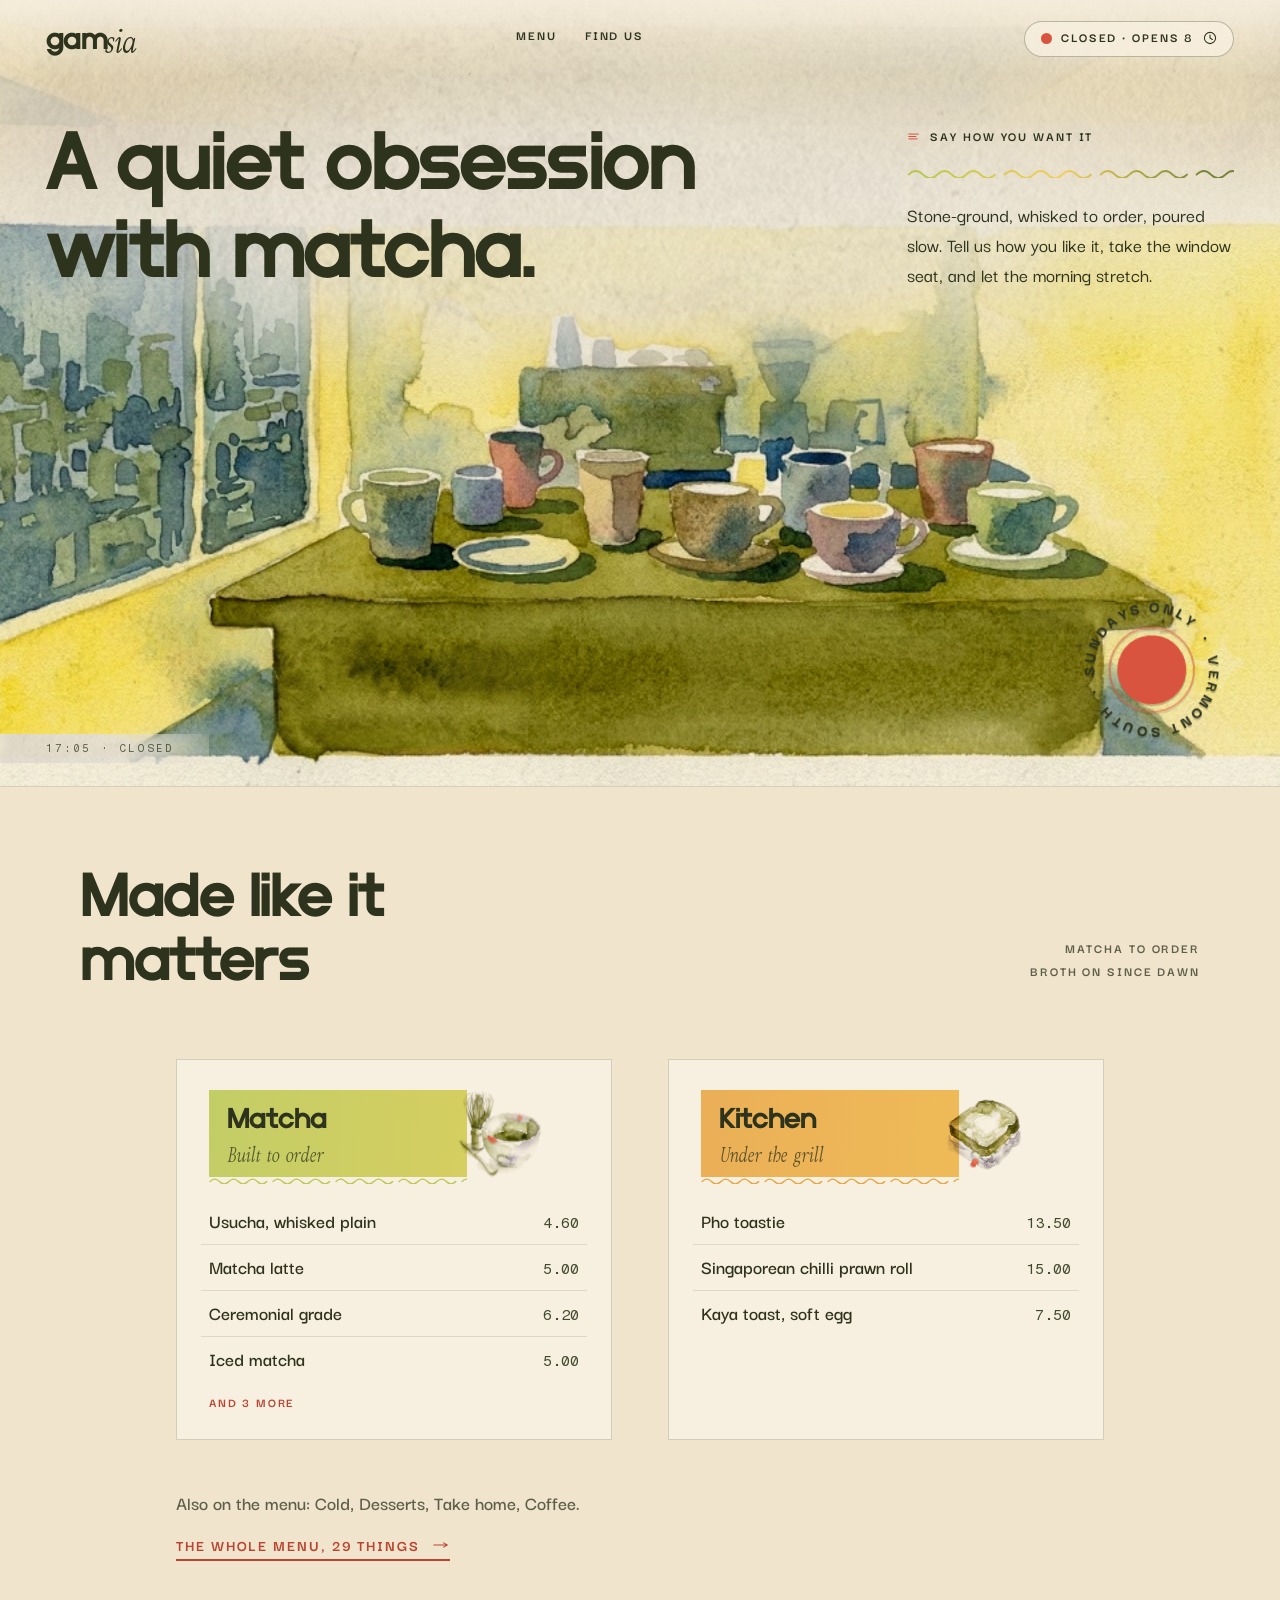
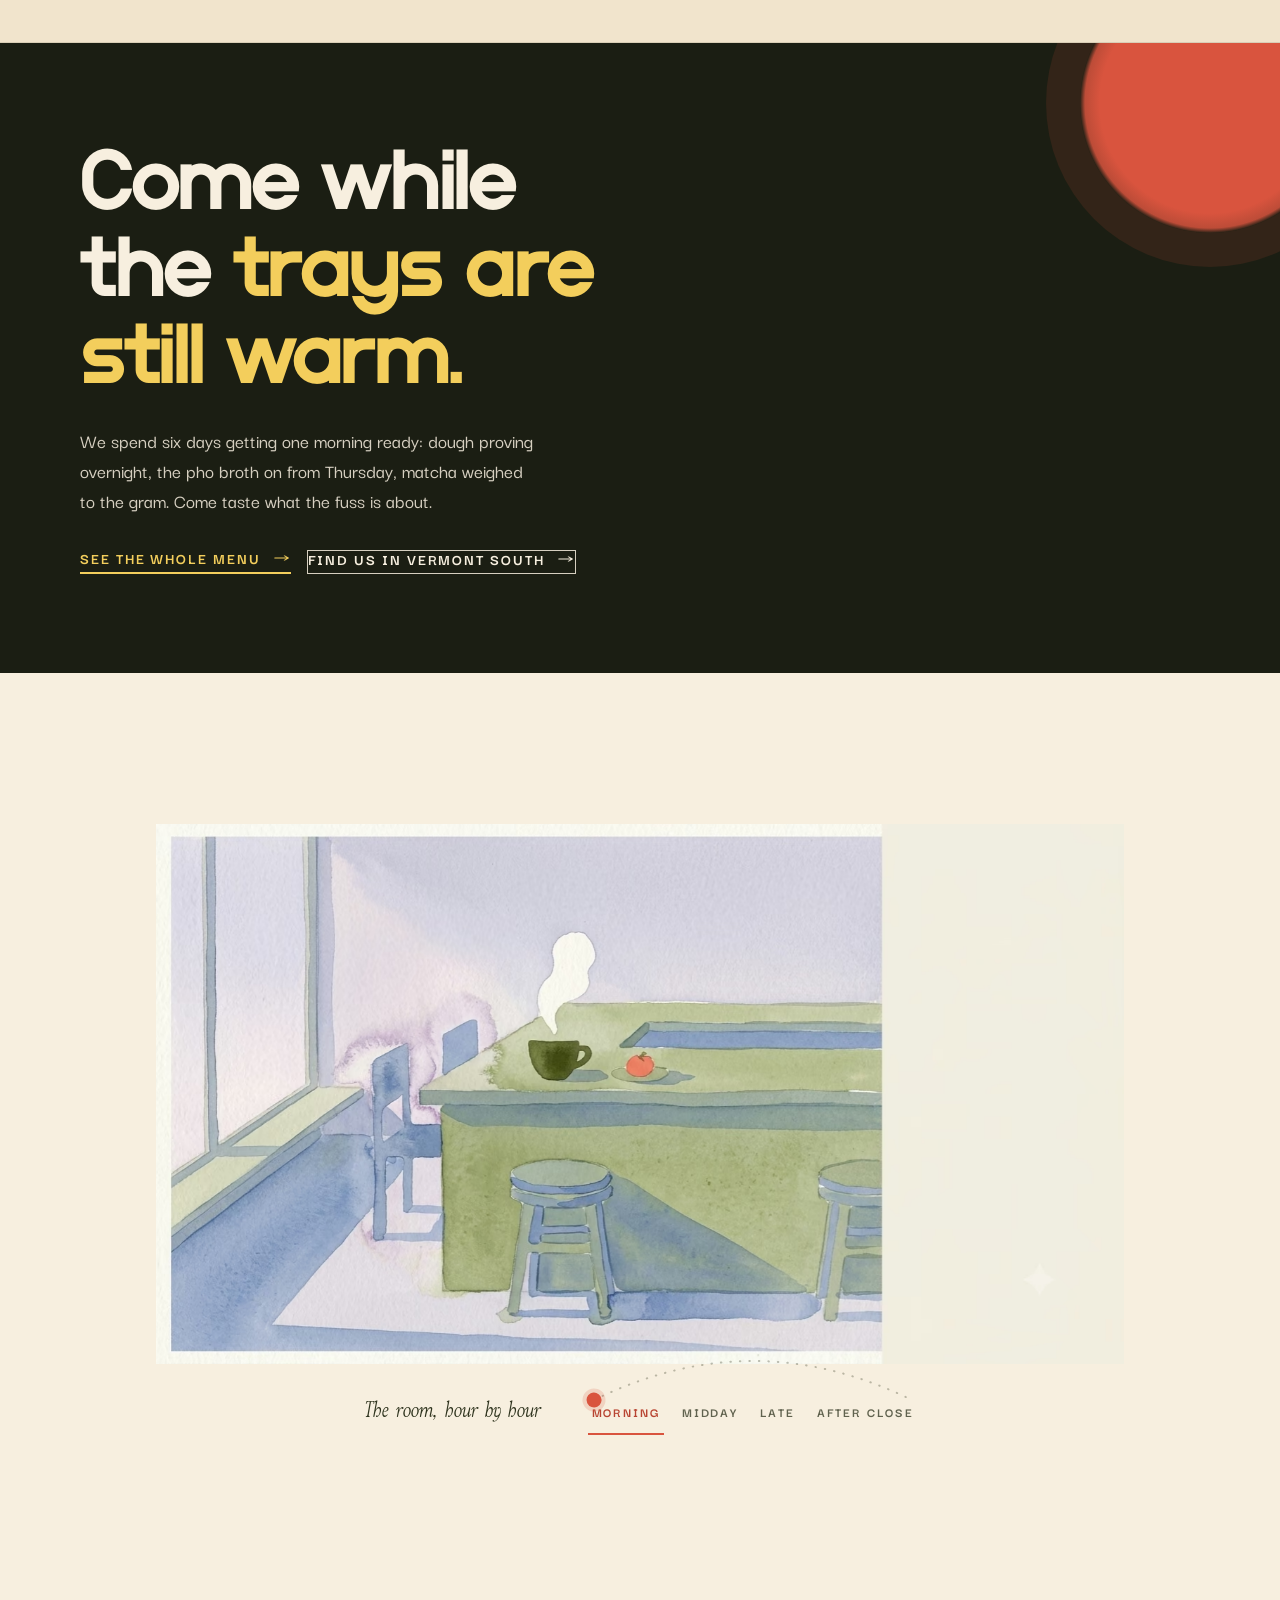
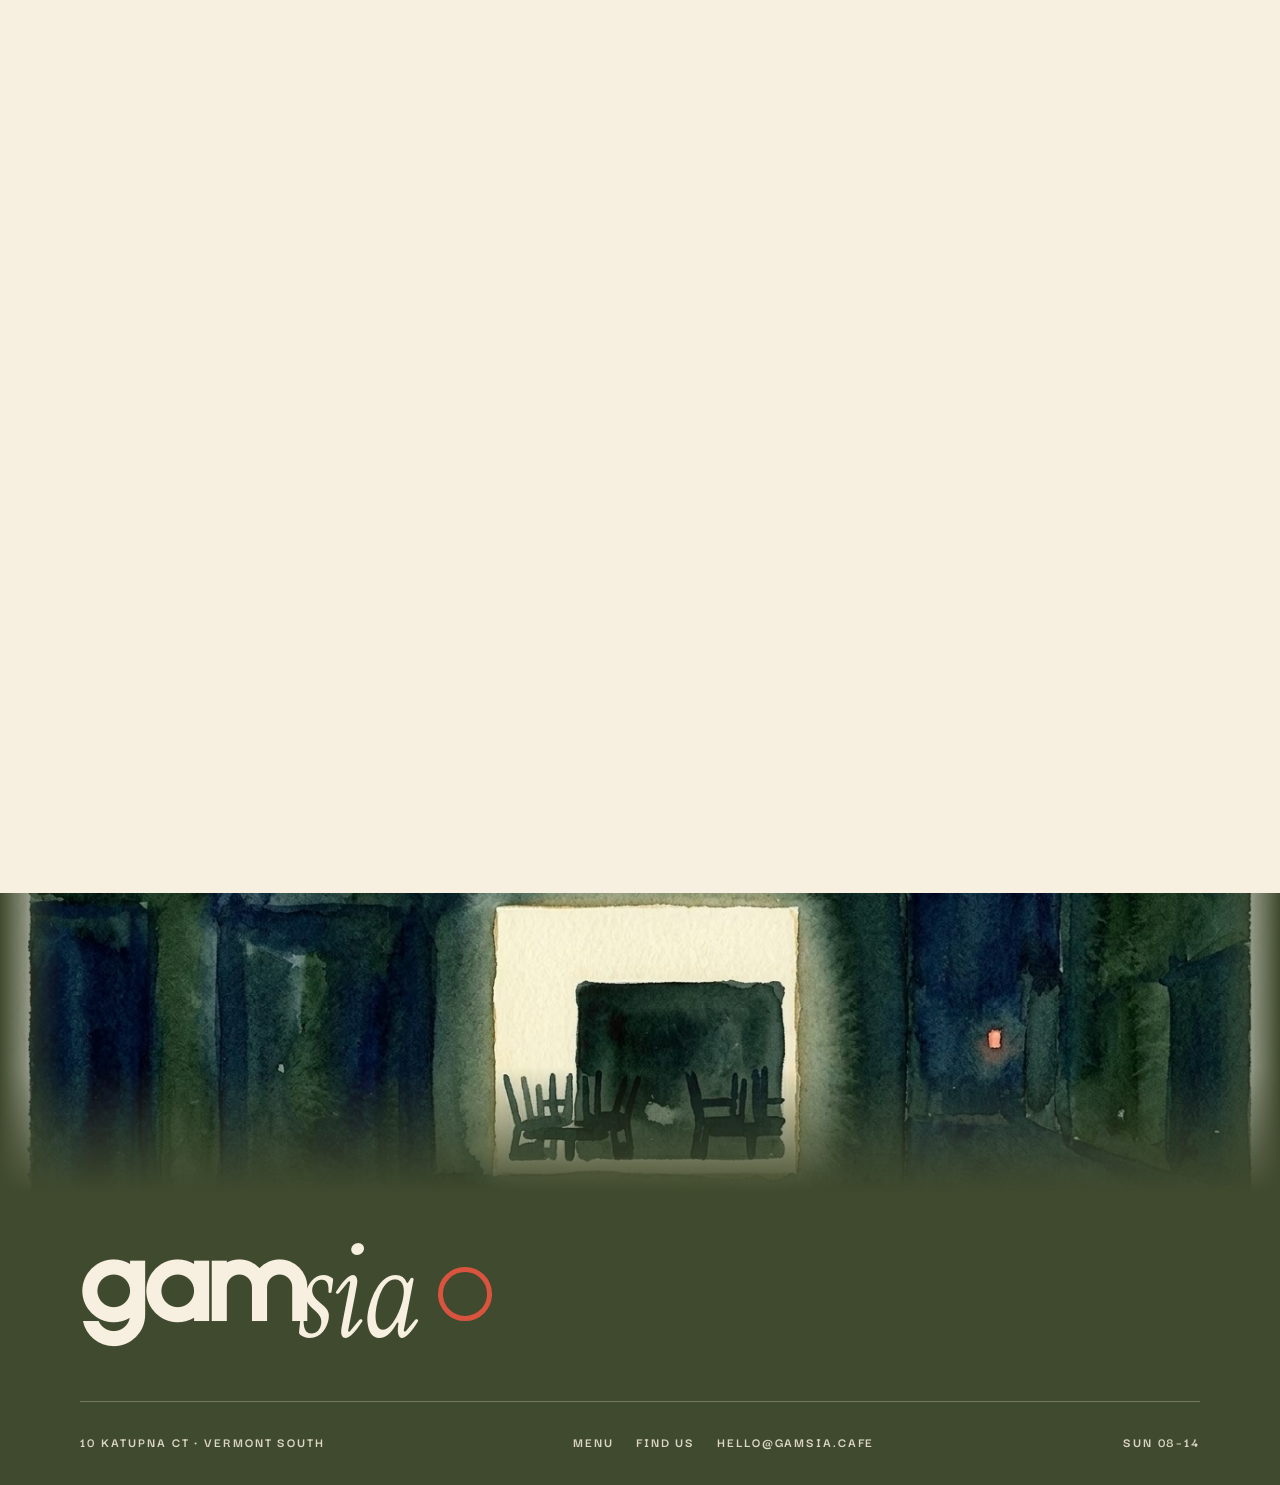
==== commit 3ccbda7b: "Give the closed hour midday's whole hero, and let the drawings clear the bar Three things.  The over" ====
--- a/index.html
+++ b/index.html
@@ -185,6 +185,50 @@
 
 </section>
 
+<!-- The cafe is shut about three quarters of the week, so the hero alone would
+     leave most visitors on a page that only says we are closed. This is here in
+     every state: the first two sections of menu.json, four items each. -->
+<section class="page preview" id="menu-preview">
+  <div class="page-inner">
+    <div class="preview-head">
+      <h2>Made like it matters</h2>
+      <p class="page-meta">Matcha to order<br>Broth on since dawn</p>
+    </div>
+    <div class="page-rule" aria-hidden="true"></div>
+
+<!--gen:preview-->
+    <div class="preview-cols" data-preview-sig="g3dsbu">
+      <section class="sec" data-sec="matcha" style="--i:0"><div class="sec-head"><h3 class="sec-name">Matcha</h3><p class="sec-note">Built to order</p><img class="spot spot--matcha" width="280" height="319" alt="Watercolour of a matcha bowl and a bamboo whisk, the green settling in the base." loading="lazy" decoding="async" sizes="(max-width:719px) 210px, (max-width:1179px) 225px, 280px" srcset="art/spot-matcha-280w.avif 280w, art/spot-matcha-560w.avif 560w" src="art/spot-matcha-560w.webp"></div><ul class="items"><li class="item" data-item="usucha-whisked-plain"><span class="item-name">Usucha, whisked plain</span><span class="item-lead" aria-hidden="true"></span><span class="item-price">4.60</span></li><li class="item" data-item="matcha-latte"><span class="item-name">Matcha latte</span><span class="item-lead" aria-hidden="true"></span><span class="item-price">5.00</span></li><li class="item" data-item="ceremonial-grade"><span class="item-name">Ceremonial grade</span><span class="item-lead" aria-hidden="true"></span><span class="item-price">6.20</span></li><li class="item" data-item="iced-matcha"><span class="item-name">Iced matcha</span><span class="item-lead" aria-hidden="true"></span><span class="item-price">5.00</span></li></ul><p class="sec-more">and 3 more</p></section>
+      <section class="sec sec--flip" data-sec="kitchen" style="--i:1"><div class="sec-head"><h3 class="sec-name">Kitchen</h3><p class="sec-note">Under the grill</p><img class="spot spot--toast" width="220" height="252" alt="Watercolour of two thick slices of toast stacked, a red drop of jam below them." loading="lazy" decoding="async" sizes="(max-width:719px) 170px, (max-width:1179px) 175px, 220px" srcset="art/spot-toast-220w.avif 220w, art/spot-toast-440w.avif 440w" src="art/spot-toast-440w.webp"></div><ul class="items"><li class="item" data-item="pho-toastie"><span class="item-name">Pho toastie</span><span class="item-lead" aria-hidden="true"></span><span class="item-price">13.50</span></li><li class="item" data-item="singaporean-chilli-prawn-roll"><span class="item-name">Singaporean chilli prawn roll</span><span class="item-lead" aria-hidden="true"></span><span class="item-price">15.00</span></li><li class="item" data-item="kaya-toast-soft-egg"><span class="item-name">Kaya toast, soft egg</span><span class="item-lead" aria-hidden="true"></span><span class="item-price">7.50</span></li></ul></section>
+    </div>
+    <div class="preview-tail">
+      <p class="preview-rest">Also on the menu: Cold, Desserts, Take home, Coffee.</p>
+      <a class="hero-onward preview-more" href="menu.html#menu">
+        The whole menu, 29 things
+        <span class="mark mark--onward" aria-hidden="true"></span>
+      </a>
+    </div>
+<!--/gen-->
+  </div>
+</section>
+
+<section class="visit">
+  <div class="visit-inner">
+    <h2>Come while the <span class="u-sun">trays are still warm.</span></h2>
+    <p>We spend six days getting one morning ready: dough proving overnight, the pho broth on from Thursday, matcha weighed to the gram. Come taste what the fuss is about.</p>
+    <div class="visit-actions">
+      <a class="hero-onward" href="menu.html#menu">
+        See the whole menu
+        <span class="mark mark--onward" aria-hidden="true"></span>
+      </a>
+      <a class="hero-onward hero-onward--ghost" href="find-us.html">
+        Find us in Vermont South
+        <span class="mark mark--onward" aria-hidden="true"></span>
+      </a>
+    </div>
+  </div>
+</section>
+
 <!-- The paintings are keyed to the clock, so on any one visit three of the
      four are invisible. This dial lets a visitor turn the room through its
      whole day; the pigment layer bleeds one painting into the next. -->
@@ -204,50 +248,6 @@
   </div>
 </div>
 
-<!-- The cafe is shut about three quarters of the week, so the hero alone would
-     leave most visitors on a page that only says we are closed. This is here in
-     every state: the first two sections of menu.json, four items each. -->
-<section class="page preview" id="menu-preview">
-  <div class="page-inner">
-    <div class="preview-head">
-      <h2>Made like it matters</h2>
-      <p class="page-meta">Matcha to order<br>Broth on since dawn</p>
-    </div>
-    <div class="page-rule" aria-hidden="true"></div>
-
-<!--gen:preview-->
-    <div class="preview-cols" data-preview-sig="g3dsbu">
-      <section class="sec" data-sec="matcha" style="--i:0"><div class="sec-head"><h3 class="sec-name">Matcha</h3><p class="sec-note">Built to order</p><img class="spot spot--matcha" width="280" height="319" alt="Watercolour of a matcha bowl and a bamboo whisk, the green settling in the base." loading="lazy" decoding="async" sizes="(max-width:719px) 210px, (max-width:1179px) 225px, 280px" srcset="art/spot-matcha-280w.avif 280w, art/spot-matcha-560w.avif 560w" src="art/spot-matcha-560w.webp"></div><ul class="items"><li class="item" data-item="usucha-whisked-plain"><span class="item-name">Usucha, whisked plain</span><span class="item-lead" aria-hidden="true"></span><span class="item-price">4.60</span></li><li class="item" data-item="matcha-latte"><span class="item-name">Matcha latte</span><span class="item-lead" aria-hidden="true"></span><span class="item-price">5.00</span></li><li class="item" data-item="ceremonial-grade"><span class="item-name">Ceremonial grade</span><span class="item-lead" aria-hidden="true"></span><span class="item-price">6.20</span></li><li class="item" data-item="iced-matcha"><span class="item-name">Iced matcha</span><span class="item-lead" aria-hidden="true"></span><span class="item-price">5.00</span></li></ul><p class="sec-more">and 3 more</p></section>
-      <section class="sec sec--flip" data-sec="kitchen" style="--i:1"><div class="sec-head"><h3 class="sec-name">Kitchen</h3><p class="sec-note">Under the grill</p><img class="spot spot--toast" width="220" height="252" alt="Watercolour of two thick slices of toast stacked, a red drop of jam below them." loading="lazy" decoding="async" sizes="(max-width:719px) 170px, (max-width:1179px) 175px, 220px" srcset="art/spot-toast-220w.avif 220w, art/spot-toast-440w.avif 440w" src="art/spot-toast-440w.webp"></div><ul class="items"><li class="item" data-item="pho-toastie"><span class="item-name">Pho toastie</span><span class="item-lead" aria-hidden="true"></span><span class="item-price">13.50</span></li><li class="item" data-item="singaporean-chilli-prawn-roll"><span class="item-name">Singaporean chilli prawn roll</span><span class="item-lead" aria-hidden="true"></span><span class="item-price">15.00</span></li><li class="item" data-item="kaya-toast-soft-egg"><span class="item-name">Kaya toast, soft egg</span><span class="item-lead" aria-hidden="true"></span><span class="item-price">7.50</span></li></ul></section>
-    </div>
-    <div class="preview-tail">
-      <p class="preview-rest">Also on the menu: Cold, Desserts, Take home, Coffee.</p>
-      <a class="hero-onward preview-more" href="menu.html#menu">
-        The whole menu, 29 things
-        <span class="mark mark--onward" aria-hidden="true"></span>
-      </a>
-    </div>
-<!--/gen-->
-  </div>
-</section>
-
-<section class="visit">
-  <div class="visit-inner">
-    <h2>Come while the <span class="u-sun">trays are still warm.</span></h2>
-    <p>We spend six days getting one morning ready: dough proving overnight, the pho broth on from Thursday, matcha weighed to the gram. Come taste what the fuss is about.</p>
-    <div class="visit-actions">
-      <a class="hero-onward" href="menu.html#menu">
-        See the whole menu
-        <span class="mark mark--onward" aria-hidden="true"></span>
-      </a>
-      <a class="hero-onward hero-onward--ghost" href="find-us.html">
-        Find us in Vermont South
-        <span class="mark mark--onward" aria-hidden="true"></span>
-      </a>
-    </div>
-  </div>
-</section>
-
 <footer class="foot">
     <img class="foot-plate" alt="" aria-hidden="true" loading="lazy" decoding="async"
          width="1376" height="768" sizes="100vw"
--- a/style.css
+++ b/style.css
@@ -1160,8 +1160,8 @@
 .sec-head {
   --rule-h: 7px;
   --bar-pig: color-mix(in srgb, var(--pigment) 84%, var(--paper));
-  --bar-pad-r: 178px;
-  --bar-overhang: 74px;
+  --bar-pad-r: 76px;
+  --bar-overhang: 152px;
   position: relative;
   width: fit-content;
   /* .board clips horizontally, so the bar has to stop short by exactly the
@@ -1199,9 +1199,14 @@
    them would otherwise reach back under the section's own name. */
 .sec-head > .spot {
   position: absolute;
-  right: calc(-1 * var(--bar-overhang));
+  /* The offset is a share of the painting's own width, so every section keeps
+     the same small overlap whatever size its artwork is: about a quarter of it
+     on the pigment, the rest out on the paper. It used to sit mostly on the
+     bar, which buried the drawing in its own section's colour. */
+  --spot-w: clamp(150px, calc(var(--w, 220px) * 0.62), 205px);
+  right: calc(var(--spot-w) * -0.74);
   top: 50%;
-  width: clamp(170px, calc(var(--w, 220px) * 0.78), 250px);
+  width: var(--spot-w);
   max-width: none;
   transform: translateY(-50%) rotate(var(--tilt, 0deg));
 }
@@ -1400,10 +1405,10 @@
 /* A preview card is narrower than the board, so its bar carries a smaller
    painting; everything else about the treatment is the same. */
 .preview .sec-head {
-  --bar-pad-r: 120px;
-  --bar-overhang: 48px;
-}
-.preview .sec-head > .spot { width: clamp(120px, calc(var(--w, 190px) * 0.5), 150px); }
+  --bar-pad-r: 52px;
+  --bar-overhang: 112px;
+}
+.preview .sec-head > .spot { --spot-w: clamp(112px, calc(var(--w, 190px) * 0.46), 145px); }
 .preview .sec-name { font-size: 32px; }
 .preview .sec-note { font-size: 21px; }
 
@@ -1672,8 +1677,8 @@
   /* Same conservation as the desktop head: the room the rule sits in comes out
      of the margin, so the phone board does not shift under its paintings either. */
   .sec-head {
-    --bar-pad-r: 86px;
-    --bar-overhang: 40px;
+    --bar-pad-r: 44px;
+    --bar-overhang: 96px;
     padding: 11px var(--bar-pad-r) 13px 14px;
     margin-bottom: 18px;
   }
@@ -1690,7 +1695,7 @@
 
   /* --into-m and --t1-m below hung the paintings in the phone's margins and
      are unused now; --w is still read from the same rules. */
-  .sec-head > .spot { width: clamp(104px, calc(var(--w, 190px) * 0.62), 150px); }
+  .sec-head > .spot { --spot-w: clamp(104px, calc(var(--w, 190px) * 0.56), 132px); }
 
   .spot--cup       { --w: 240px; --into-m: 72px; --t1-m: -44px; }
   .spot--espresso  { --w: 150px; --into-m: 56px; }
@@ -1703,7 +1708,7 @@
   .spot--matcha    { --w: 190px; --into-m: 58px; --t1-m: -74px; }
   .spot--flatwhite { --w: 280px; --into-m: 86px; --t1-m: -44px; }
 
-  .preview .sec-head > .spot { width: clamp(96px, calc(var(--w, 150px) * 0.6), 128px); }
+  .preview .sec-head > .spot { --spot-w: clamp(92px, calc(var(--w, 150px) * 0.54), 118px); }
   .preview .sec { padding: 24px 22px 24px; }
 
   .visit h2 { font-size: 52px; }
--- a/style.css
+++ b/style.css
@@ -1160,8 +1160,8 @@
 .sec-head {
   --rule-h: 7px;
   --bar-pig: color-mix(in srgb, var(--pigment) 84%, var(--paper));
-  --bar-pad-r: 178px;
-  --bar-overhang: 74px;
+  --bar-pad-r: 76px;
+  --bar-overhang: 152px;
   position: relative;
   width: fit-content;
   /* .board clips horizontally, so the bar has to stop short by exactly the
@@ -1199,9 +1199,14 @@
    them would otherwise reach back under the section's own name. */
 .sec-head > .spot {
   position: absolute;
-  right: calc(-1 * var(--bar-overhang));
+  /* The offset is a share of the painting's own width, so every section keeps
+     the same small overlap whatever size its artwork is: about a quarter of it
+     on the pigment, the rest out on the paper. It used to sit mostly on the
+     bar, which buried the drawing in its own section's colour. */
+  --spot-w: clamp(150px, calc(var(--w, 220px) * 0.62), 205px);
+  right: calc(var(--spot-w) * -0.74);
   top: 50%;
-  width: clamp(170px, calc(var(--w, 220px) * 0.78), 250px);
+  width: var(--spot-w);
   max-width: none;
   transform: translateY(-50%) rotate(var(--tilt, 0deg));
 }
@@ -1400,10 +1405,10 @@
 /* A preview card is narrower than the board, so its bar carries a smaller
    painting; everything else about the treatment is the same. */
 .preview .sec-head {
-  --bar-pad-r: 120px;
-  --bar-overhang: 48px;
-}
-.preview .sec-head > .spot { width: clamp(120px, calc(var(--w, 190px) * 0.5), 150px); }
+  --bar-pad-r: 52px;
+  --bar-overhang: 112px;
+}
+.preview .sec-head > .spot { --spot-w: clamp(112px, calc(var(--w, 190px) * 0.46), 145px); }
 .preview .sec-name { font-size: 32px; }
 .preview .sec-note { font-size: 21px; }
 
@@ -1672,8 +1677,8 @@
   /* Same conservation as the desktop head: the room the rule sits in comes out
      of the margin, so the phone board does not shift under its paintings either. */
   .sec-head {
-    --bar-pad-r: 86px;
-    --bar-overhang: 40px;
+    --bar-pad-r: 44px;
+    --bar-overhang: 96px;
     padding: 11px var(--bar-pad-r) 13px 14px;
     margin-bottom: 18px;
   }
@@ -1690,7 +1695,7 @@
 
   /* --into-m and --t1-m below hung the paintings in the phone's margins and
      are unused now; --w is still read from the same rules. */
-  .sec-head > .spot { width: clamp(104px, calc(var(--w, 190px) * 0.62), 150px); }
+  .sec-head > .spot { --spot-w: clamp(104px, calc(var(--w, 190px) * 0.56), 132px); }
 
   .spot--cup       { --w: 240px; --into-m: 72px; --t1-m: -44px; }
   .spot--espresso  { --w: 150px; --into-m: 56px; }
@@ -1703,7 +1708,7 @@
   .spot--matcha    { --w: 190px; --into-m: 58px; --t1-m: -74px; }
   .spot--flatwhite { --w: 280px; --into-m: 86px; --t1-m: -44px; }
 
-  .preview .sec-head > .spot { width: clamp(96px, calc(var(--w, 150px) * 0.6), 128px); }
+  .preview .sec-head > .spot { --spot-w: clamp(92px, calc(var(--w, 150px) * 0.54), 118px); }
   .preview .sec { padding: 24px 22px 24px; }
 
   .visit h2 { font-size: 52px; }
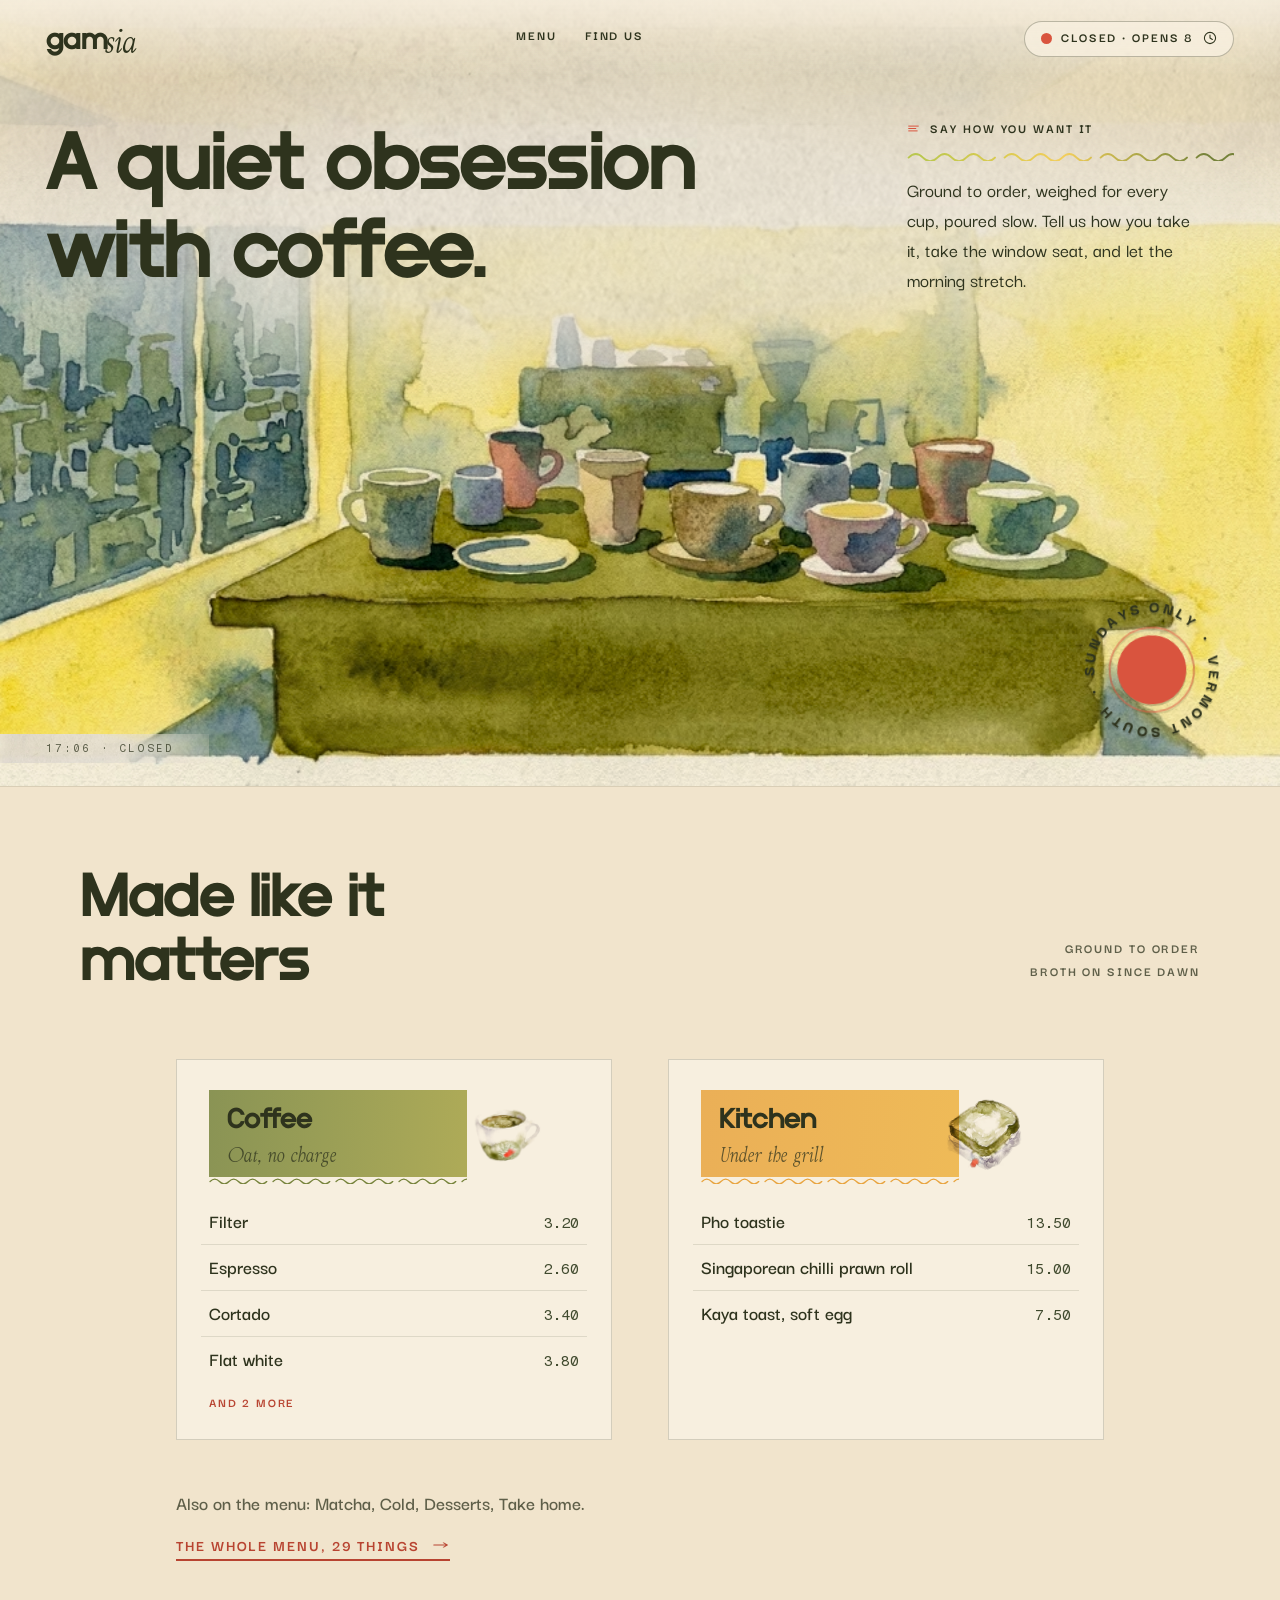
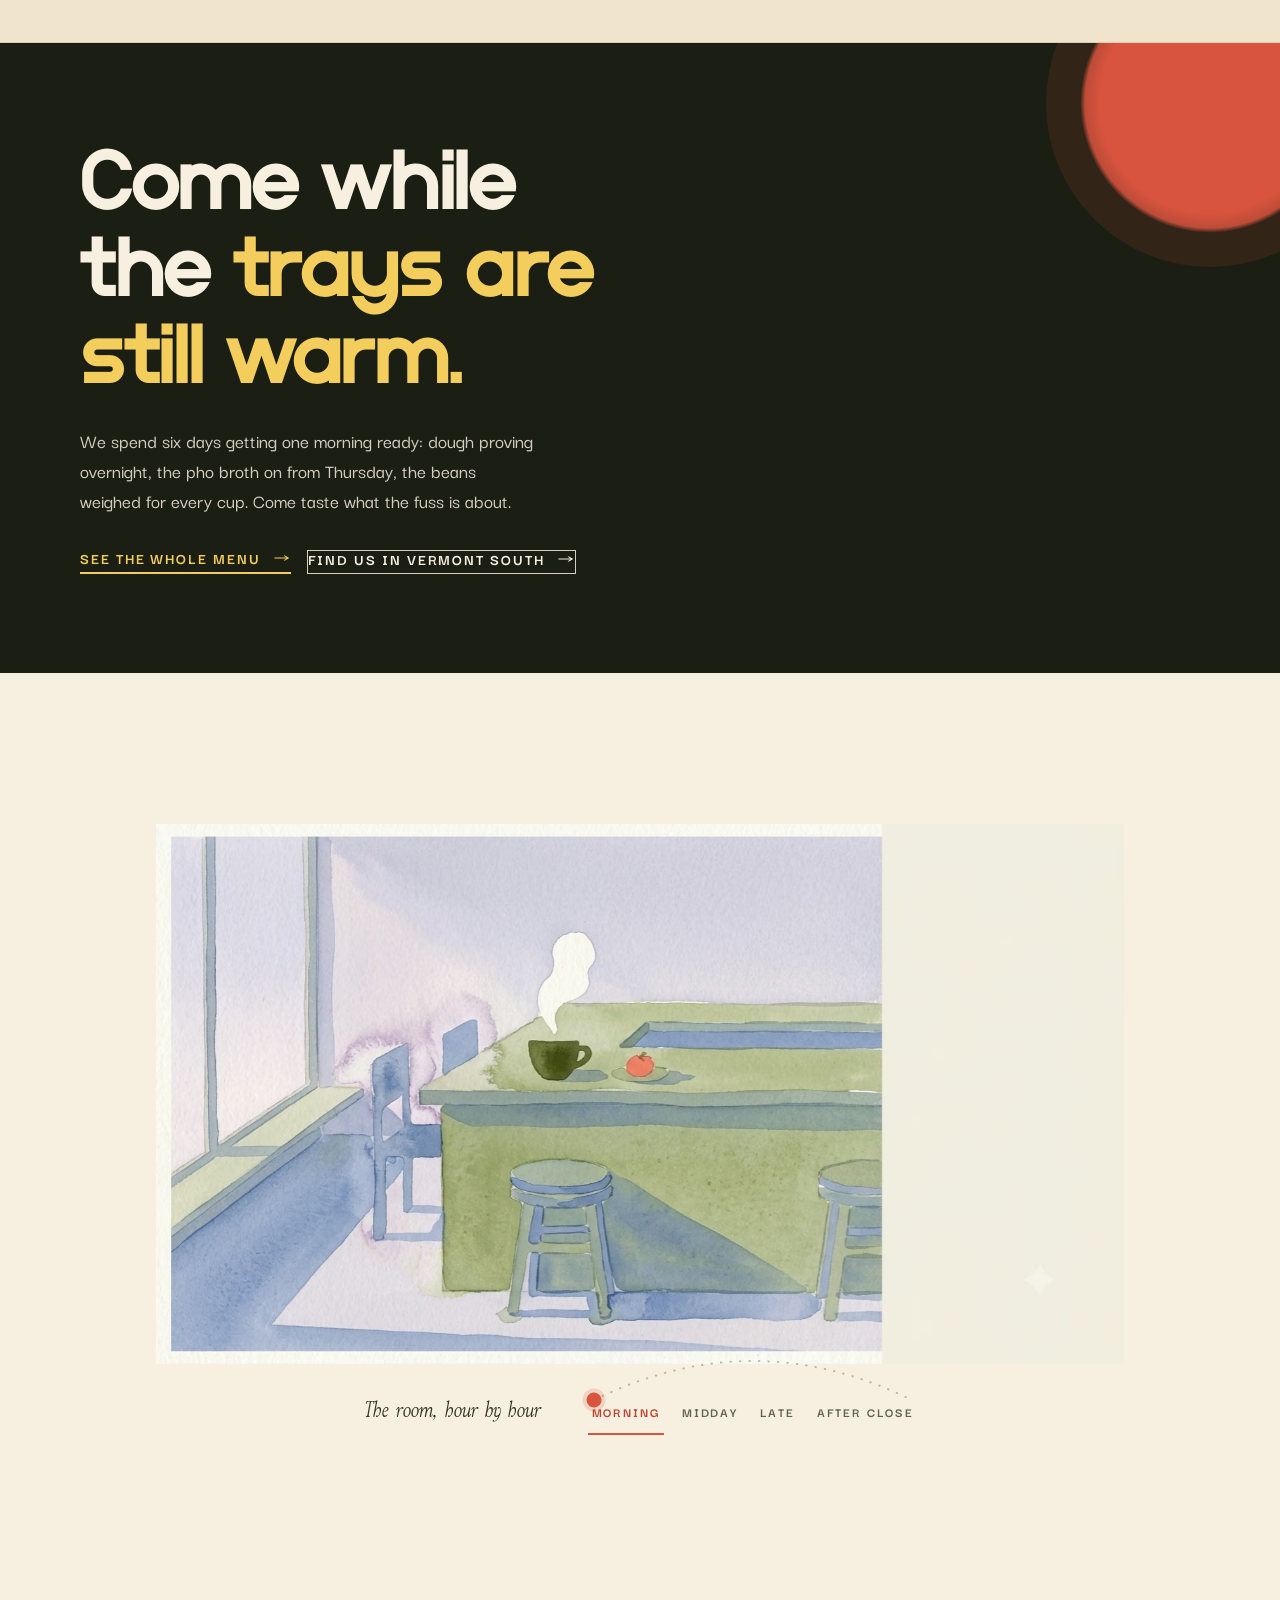
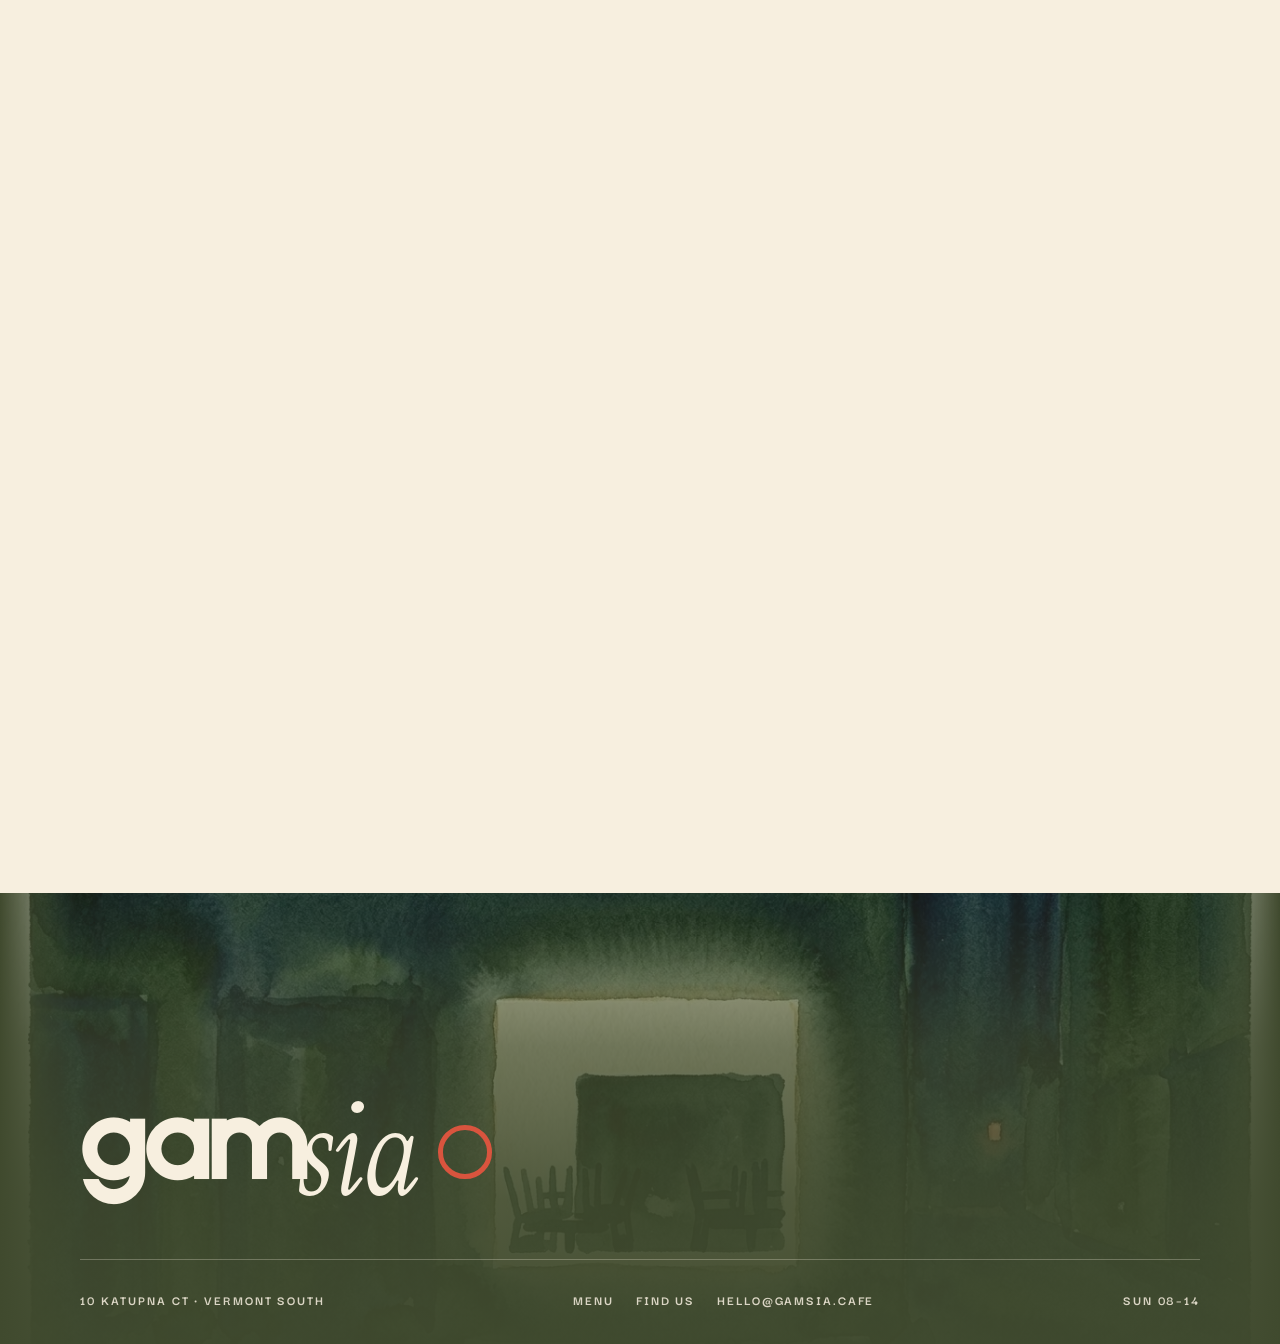
==== commit c5d5f94f: "Lead with coffee, and make the night room the footer's ground Coffee. The board now opens on it rath" ====
--- a/index.html
+++ b/index.html
@@ -5,14 +5,14 @@
 <meta charset="utf-8">
 <meta name="viewport" content="width=device-width, initial-scale=1">
 
-<title>gam sia · matcha, pho toasties and desserts, Sundays only</title>
-<meta name="description" content="A small cafe on Katupna Ct in Vermont South, open Sundays only, eight till two. Matcha built to order, a small east-west kitchen, and desserts baked that morning.">
+<title>gam sia · coffee, pho toasties and desserts, Sundays only</title>
+<meta name="description" content="A small cafe on Katupna Ct in Vermont South, open Sundays only, eight till two. Coffee ground to order, a small east-west kitchen, and desserts baked that morning.">
 
 <link rel="canonical" href="https://itschriswang.github.io/VinsCafe/">
 <meta property="og:type" content="website">
 <meta property="og:site_name" content="gam sia">
-<meta property="og:title" content="gam sia · matcha, pho toasties and desserts, Sundays only">
-<meta property="og:description" content="Matcha built to order, a pho toastie with the broth cooked down to a gravy, and desserts baked that morning. One morning a week: Sundays, eight till two.">
+<meta property="og:title" content="gam sia · coffee, pho toasties and desserts, Sundays only">
+<meta property="og:description" content="Coffee ground to order, a pho toastie with the broth cooked down to a gravy, and desserts baked that morning. One morning a week: Sundays, eight till two.">
 <meta property="og:url" content="https://itschriswang.github.io/VinsCafe/">
 <meta property="og:image" content="https://itschriswang.github.io/VinsCafe/art/og-home.jpg">
 <meta property="og:image:width" content="1200">
@@ -47,7 +47,7 @@
   "name": "gam sia",
   "url": "https://itschriswang.github.io/VinsCafe/",
   "image": "https://itschriswang.github.io/VinsCafe/art/og-home.jpg",
-  "description": "A small independent cafe on Katupna Ct, Vermont South. Matcha built to order, an east-west kitchen, desserts, and coffee. Sundays only.",
+  "description": "A small independent cafe on Katupna Ct, Vermont South. Coffee ground to order, an east-west kitchen, desserts, and matcha. Sundays only.",
   "servesCuisine": [
     "Coffee",
     "Asian Fusion",
@@ -153,7 +153,7 @@
       <span class="mark mark--board" aria-hidden="true"></span>
       <span class="hero-eyebrow-text">Say how you want it</span>
     </p>
-    <h1 class="hero-headline">A quiet obsession with matcha.</h1>
+    <h1 class="hero-headline">A quiet obsession with coffee.</h1>
     <div class="hero-rule" aria-hidden="true"></div>
     <p class="hero-body">Stone-ground, whisked to order, poured slow. Tell us how you like it, take the window seat, and let the morning stretch.</p>
     <a class="hero-onward" href="menu.html#menu">
@@ -192,17 +192,17 @@
   <div class="page-inner">
     <div class="preview-head">
       <h2>Made like it matters</h2>
-      <p class="page-meta">Matcha to order<br>Broth on since dawn</p>
+      <p class="page-meta">Ground to order<br>Broth on since dawn</p>
     </div>
     <div class="page-rule" aria-hidden="true"></div>
 
 <!--gen:preview-->
-    <div class="preview-cols" data-preview-sig="g3dsbu">
-      <section class="sec" data-sec="matcha" style="--i:0"><div class="sec-head"><h3 class="sec-name">Matcha</h3><p class="sec-note">Built to order</p><img class="spot spot--matcha" width="280" height="319" alt="Watercolour of a matcha bowl and a bamboo whisk, the green settling in the base." loading="lazy" decoding="async" sizes="(max-width:719px) 210px, (max-width:1179px) 225px, 280px" srcset="art/spot-matcha-280w.avif 280w, art/spot-matcha-560w.avif 560w" src="art/spot-matcha-560w.webp"></div><ul class="items"><li class="item" data-item="usucha-whisked-plain"><span class="item-name">Usucha, whisked plain</span><span class="item-lead" aria-hidden="true"></span><span class="item-price">4.60</span></li><li class="item" data-item="matcha-latte"><span class="item-name">Matcha latte</span><span class="item-lead" aria-hidden="true"></span><span class="item-price">5.00</span></li><li class="item" data-item="ceremonial-grade"><span class="item-name">Ceremonial grade</span><span class="item-lead" aria-hidden="true"></span><span class="item-price">6.20</span></li><li class="item" data-item="iced-matcha"><span class="item-name">Iced matcha</span><span class="item-lead" aria-hidden="true"></span><span class="item-price">5.00</span></li></ul><p class="sec-more">and 3 more</p></section>
+    <div class="preview-cols" data-preview-sig="1chilqf">
+      <section class="sec" data-sec="coffee" style="--i:0"><div class="sec-head"><h3 class="sec-name">Coffee</h3><p class="sec-note">Oat, no charge</p><img class="spot spot--cup" width="330" height="177" alt="Watercolour of a green and lilac cup, half full, a small red mark on its side." loading="lazy" decoding="async" sizes="(max-width:719px) 240px, (max-width:1179px) 260px, 330px" srcset="art/spot-cup-330w.avif 330w, art/spot-cup-660w.avif 660w" src="art/spot-cup-660w.webp"></div><ul class="items"><li class="item" data-item="filter"><span class="item-name">Filter</span><span class="item-lead" aria-hidden="true"></span><span class="item-price">3.20</span></li><li class="item" data-item="espresso"><span class="item-name">Espresso</span><span class="item-lead" aria-hidden="true"></span><span class="item-price">2.60</span></li><li class="item" data-item="cortado"><span class="item-name">Cortado</span><span class="item-lead" aria-hidden="true"></span><span class="item-price">3.40</span></li><li class="item" data-item="flat-white"><span class="item-name">Flat white</span><span class="item-lead" aria-hidden="true"></span><span class="item-price">3.80</span></li></ul><p class="sec-more">and 2 more</p></section>
       <section class="sec sec--flip" data-sec="kitchen" style="--i:1"><div class="sec-head"><h3 class="sec-name">Kitchen</h3><p class="sec-note">Under the grill</p><img class="spot spot--toast" width="220" height="252" alt="Watercolour of two thick slices of toast stacked, a red drop of jam below them." loading="lazy" decoding="async" sizes="(max-width:719px) 170px, (max-width:1179px) 175px, 220px" srcset="art/spot-toast-220w.avif 220w, art/spot-toast-440w.avif 440w" src="art/spot-toast-440w.webp"></div><ul class="items"><li class="item" data-item="pho-toastie"><span class="item-name">Pho toastie</span><span class="item-lead" aria-hidden="true"></span><span class="item-price">13.50</span></li><li class="item" data-item="singaporean-chilli-prawn-roll"><span class="item-name">Singaporean chilli prawn roll</span><span class="item-lead" aria-hidden="true"></span><span class="item-price">15.00</span></li><li class="item" data-item="kaya-toast-soft-egg"><span class="item-name">Kaya toast, soft egg</span><span class="item-lead" aria-hidden="true"></span><span class="item-price">7.50</span></li></ul></section>
     </div>
     <div class="preview-tail">
-      <p class="preview-rest">Also on the menu: Cold, Desserts, Take home, Coffee.</p>
+      <p class="preview-rest">Also on the menu: Matcha, Cold, Desserts, Take home.</p>
       <a class="hero-onward preview-more" href="menu.html#menu">
         The whole menu, 29 things
         <span class="mark mark--onward" aria-hidden="true"></span>
@@ -215,7 +215,7 @@
 <section class="visit">
   <div class="visit-inner">
     <h2>Come while the <span class="u-sun">trays are still warm.</span></h2>
-    <p>We spend six days getting one morning ready: dough proving overnight, the pho broth on from Thursday, matcha weighed to the gram. Come taste what the fuss is about.</p>
+    <p>We spend six days getting one morning ready: dough proving overnight, the pho broth on from Thursday, the beans weighed for every cup. Come taste what the fuss is about.</p>
     <div class="visit-actions">
       <a class="hero-onward" href="menu.html#menu">
         See the whole menu
--- a/style.css
+++ b/style.css
@@ -969,38 +969,52 @@
 /* -------------------------------------------------------------- footer --- */
 
 .foot {
+  position: relative;
+  isolation: isolate;
   background: var(--pine);
   color: var(--paper);
   padding: 0 var(--gutter);
-}
-
-/* The room after close. It used to lead the hero, and because the cafe is shut
-   six days a week it was the first thing very nearly everyone saw. A dark empty
-   room is the wrong first image of a place and the right last one, so it closes
-   the page instead. Full bleed out of the footer's own gutter, and masked at
-   the foot so the night in the painting runs into the pine rather than sitting
-   on it as a band with an edge. */
+  overflow: hidden;
+}
+
+/* The room after close is the footer's ground, not a strip laid on top of it.
+   It used to lead the hero, and because the cafe is shut six days a week that
+   made a dark empty room the first thing very nearly everyone saw. It is the
+   wrong first impression of a place and the right last one, so the whole foot
+   of every page is now that room, with the sign and the links standing in it.
+
+   The scrim is pine, graded: light at the top where nothing is set, heaviest
+   at the bottom where the small type is. The painting has a lit doorway in it
+   and the scan carries pure white at its border, so the top of the gradient is
+   as far as it can be lifted and still keep 13.5px type off the floor. */
 .foot-plate {
-  display: block;
-  width: calc(100% + 2 * var(--gutter));
+  position: absolute;
+  inset: 0;
+  z-index: 0;
+  width: 100%;
+  height: 100%;
   max-width: none;
-  margin: 0 calc(-1 * var(--gutter));
-  height: clamp(170px, 24vw, 300px);
+  margin: 0;
   object-fit: cover;
-  object-position: center 44%;
-  /* Two masks, intersected: one fades the foot into the pine, the other takes
-     the sides. The band is much wider than it is tall, so cover fits the width
-     and the scan's own torn paper border sits at both ends of it — the hero
-     never shows that because it crops far harder. */
-  -webkit-mask-image: linear-gradient(#000 58%, rgba(0, 0, 0, 0)),
-    linear-gradient(90deg, rgba(0, 0, 0, 0) 0, #000 5%, #000 95%, rgba(0, 0, 0, 0) 100%);
-          mask-image: linear-gradient(#000 58%, rgba(0, 0, 0, 0)),
-    linear-gradient(90deg, rgba(0, 0, 0, 0) 0, #000 5%, #000 95%, rgba(0, 0, 0, 0) 100%);
-  -webkit-mask-composite: source-in;
-          mask-composite: intersect;
-}
-/* The sign sits under the painting rather than 44px clear of the section above. */
-.foot-plate + .foot-sign { padding-top: 8px; }
+  object-position: center 34%;
+  /* cover fits the width here, so the scan's own torn paper border sits at
+     both ends of the band; the hero never showed it because it crops harder. */
+  -webkit-mask-image: linear-gradient(90deg, rgba(0,0,0,0) 0, #000 6%, #000 94%, rgba(0,0,0,0) 100%);
+          mask-image: linear-gradient(90deg, rgba(0,0,0,0) 0, #000 6%, #000 94%, rgba(0,0,0,0) 100%);
+}
+.foot::before {
+  content: '';
+  position: absolute;
+  inset: 0;
+  z-index: 1;
+  pointer-events: none;
+  background: linear-gradient(to bottom,
+    rgba(64, 74, 46, 0.34) 0%,
+    rgba(64, 74, 46, 0.74) 34%,
+    rgba(64, 74, 46, 0.91) 68%,
+    rgba(64, 74, 46, 0.97) 100%);
+}
+.foot-sign, .foot-inner { position: relative; z-index: 2; }
 .foot-inner {
   max-width: var(--board-w);
   margin: 0 auto;
@@ -1025,7 +1039,9 @@
 .foot-sign {
   max-width: var(--board-w);
   margin: 0 auto;
-  padding: 44px 0 0;
+  /* The footer is the room after close, so it is given the height to be a room
+     rather than a band with a wordmark in it. */
+  padding: clamp(96px, 13vw, 190px) 0 0;
   font: 400 clamp(64px, 10vw, 150px)/0.9 var(--display);
   letter-spacing: -0.05em;
   color: var(--paper);
--- a/style.css
+++ b/style.css
@@ -969,38 +969,52 @@
 /* -------------------------------------------------------------- footer --- */
 
 .foot {
+  position: relative;
+  isolation: isolate;
   background: var(--pine);
   color: var(--paper);
   padding: 0 var(--gutter);
-}
-
-/* The room after close. It used to lead the hero, and because the cafe is shut
-   six days a week it was the first thing very nearly everyone saw. A dark empty
-   room is the wrong first image of a place and the right last one, so it closes
-   the page instead. Full bleed out of the footer's own gutter, and masked at
-   the foot so the night in the painting runs into the pine rather than sitting
-   on it as a band with an edge. */
+  overflow: hidden;
+}
+
+/* The room after close is the footer's ground, not a strip laid on top of it.
+   It used to lead the hero, and because the cafe is shut six days a week that
+   made a dark empty room the first thing very nearly everyone saw. It is the
+   wrong first impression of a place and the right last one, so the whole foot
+   of every page is now that room, with the sign and the links standing in it.
+
+   The scrim is pine, graded: light at the top where nothing is set, heaviest
+   at the bottom where the small type is. The painting has a lit doorway in it
+   and the scan carries pure white at its border, so the top of the gradient is
+   as far as it can be lifted and still keep 13.5px type off the floor. */
 .foot-plate {
-  display: block;
-  width: calc(100% + 2 * var(--gutter));
+  position: absolute;
+  inset: 0;
+  z-index: 0;
+  width: 100%;
+  height: 100%;
   max-width: none;
-  margin: 0 calc(-1 * var(--gutter));
-  height: clamp(170px, 24vw, 300px);
+  margin: 0;
   object-fit: cover;
-  object-position: center 44%;
-  /* Two masks, intersected: one fades the foot into the pine, the other takes
-     the sides. The band is much wider than it is tall, so cover fits the width
-     and the scan's own torn paper border sits at both ends of it — the hero
-     never shows that because it crops far harder. */
-  -webkit-mask-image: linear-gradient(#000 58%, rgba(0, 0, 0, 0)),
-    linear-gradient(90deg, rgba(0, 0, 0, 0) 0, #000 5%, #000 95%, rgba(0, 0, 0, 0) 100%);
-          mask-image: linear-gradient(#000 58%, rgba(0, 0, 0, 0)),
-    linear-gradient(90deg, rgba(0, 0, 0, 0) 0, #000 5%, #000 95%, rgba(0, 0, 0, 0) 100%);
-  -webkit-mask-composite: source-in;
-          mask-composite: intersect;
-}
-/* The sign sits under the painting rather than 44px clear of the section above. */
-.foot-plate + .foot-sign { padding-top: 8px; }
+  object-position: center 34%;
+  /* cover fits the width here, so the scan's own torn paper border sits at
+     both ends of the band; the hero never showed it because it crops harder. */
+  -webkit-mask-image: linear-gradient(90deg, rgba(0,0,0,0) 0, #000 6%, #000 94%, rgba(0,0,0,0) 100%);
+          mask-image: linear-gradient(90deg, rgba(0,0,0,0) 0, #000 6%, #000 94%, rgba(0,0,0,0) 100%);
+}
+.foot::before {
+  content: '';
+  position: absolute;
+  inset: 0;
+  z-index: 1;
+  pointer-events: none;
+  background: linear-gradient(to bottom,
+    rgba(64, 74, 46, 0.34) 0%,
+    rgba(64, 74, 46, 0.74) 34%,
+    rgba(64, 74, 46, 0.91) 68%,
+    rgba(64, 74, 46, 0.97) 100%);
+}
+.foot-sign, .foot-inner { position: relative; z-index: 2; }
 .foot-inner {
   max-width: var(--board-w);
   margin: 0 auto;
@@ -1025,7 +1039,9 @@
 .foot-sign {
   max-width: var(--board-w);
   margin: 0 auto;
-  padding: 44px 0 0;
+  /* The footer is the room after close, so it is given the height to be a room
+     rather than a band with a wordmark in it. */
+  padding: clamp(96px, 13vw, 190px) 0 0;
   font: 400 clamp(64px, 10vw, 150px)/0.9 var(--display);
   letter-spacing: -0.05em;
   color: var(--paper);
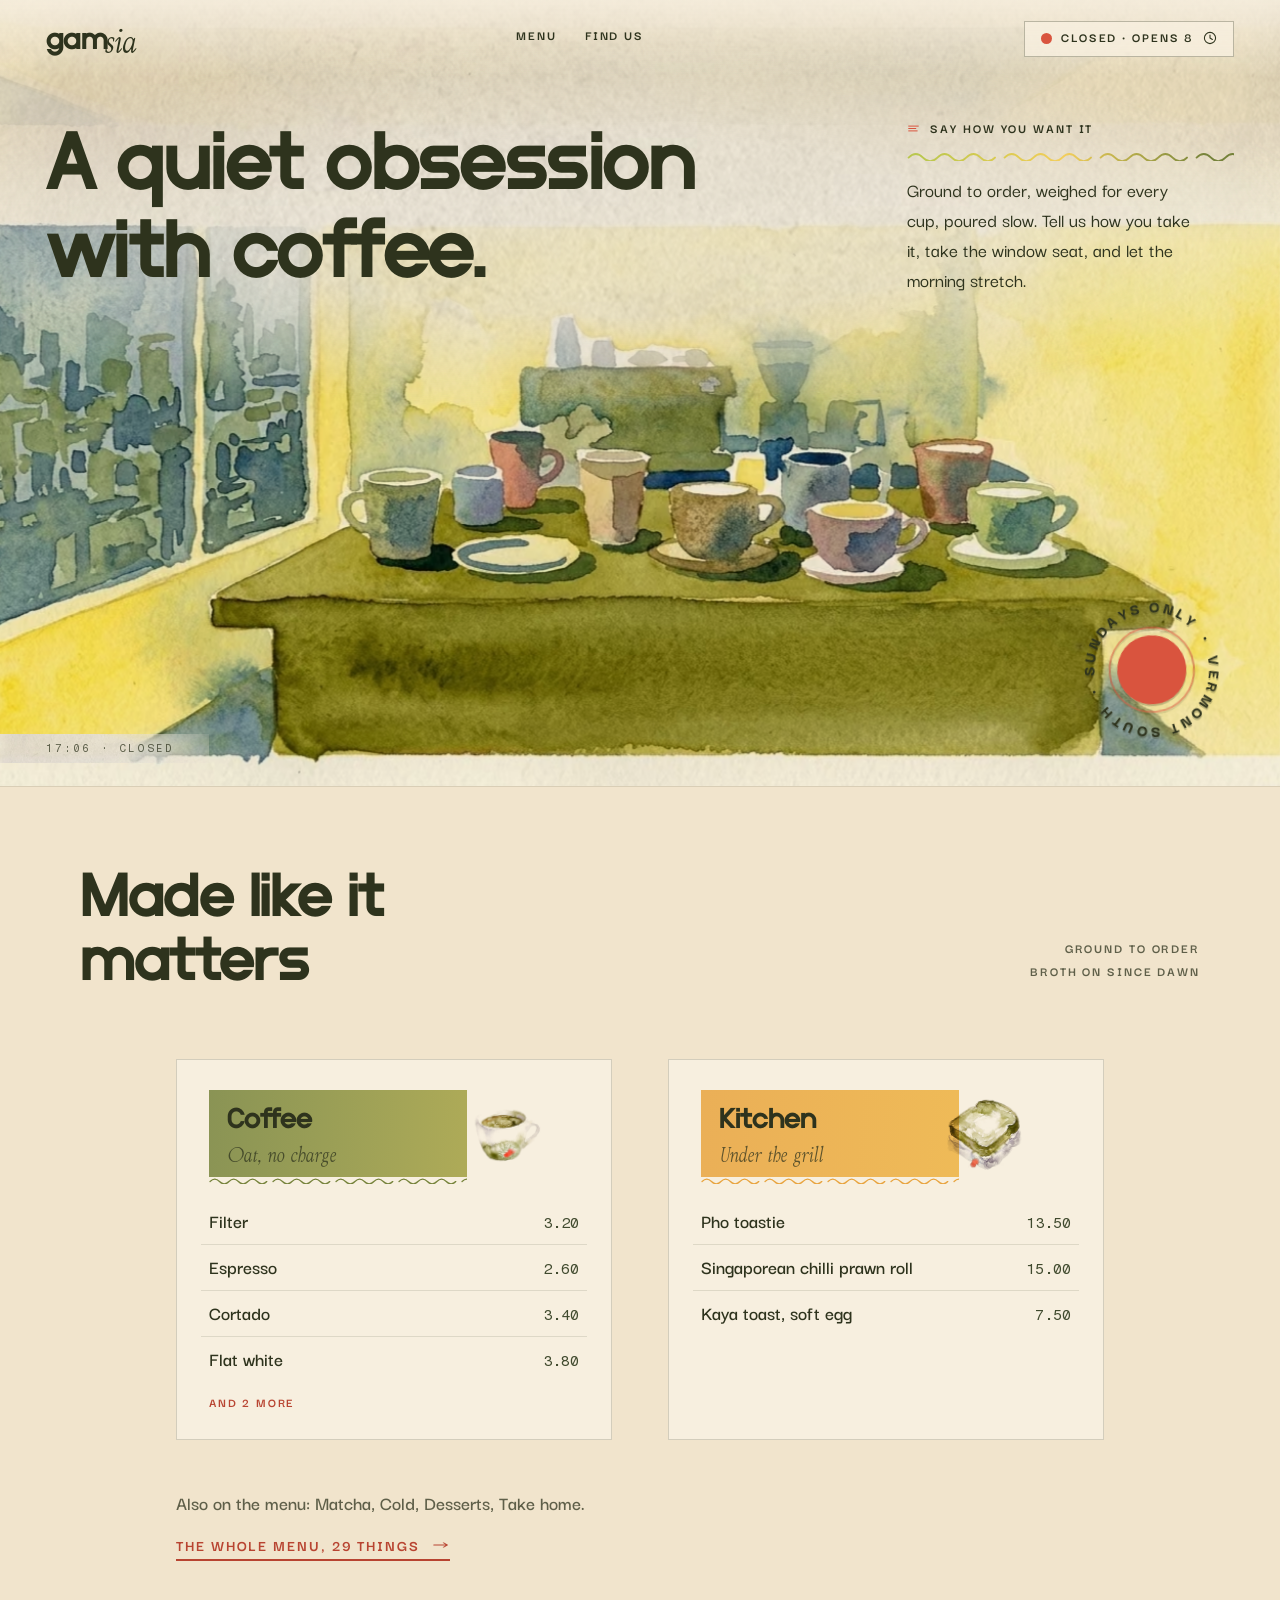
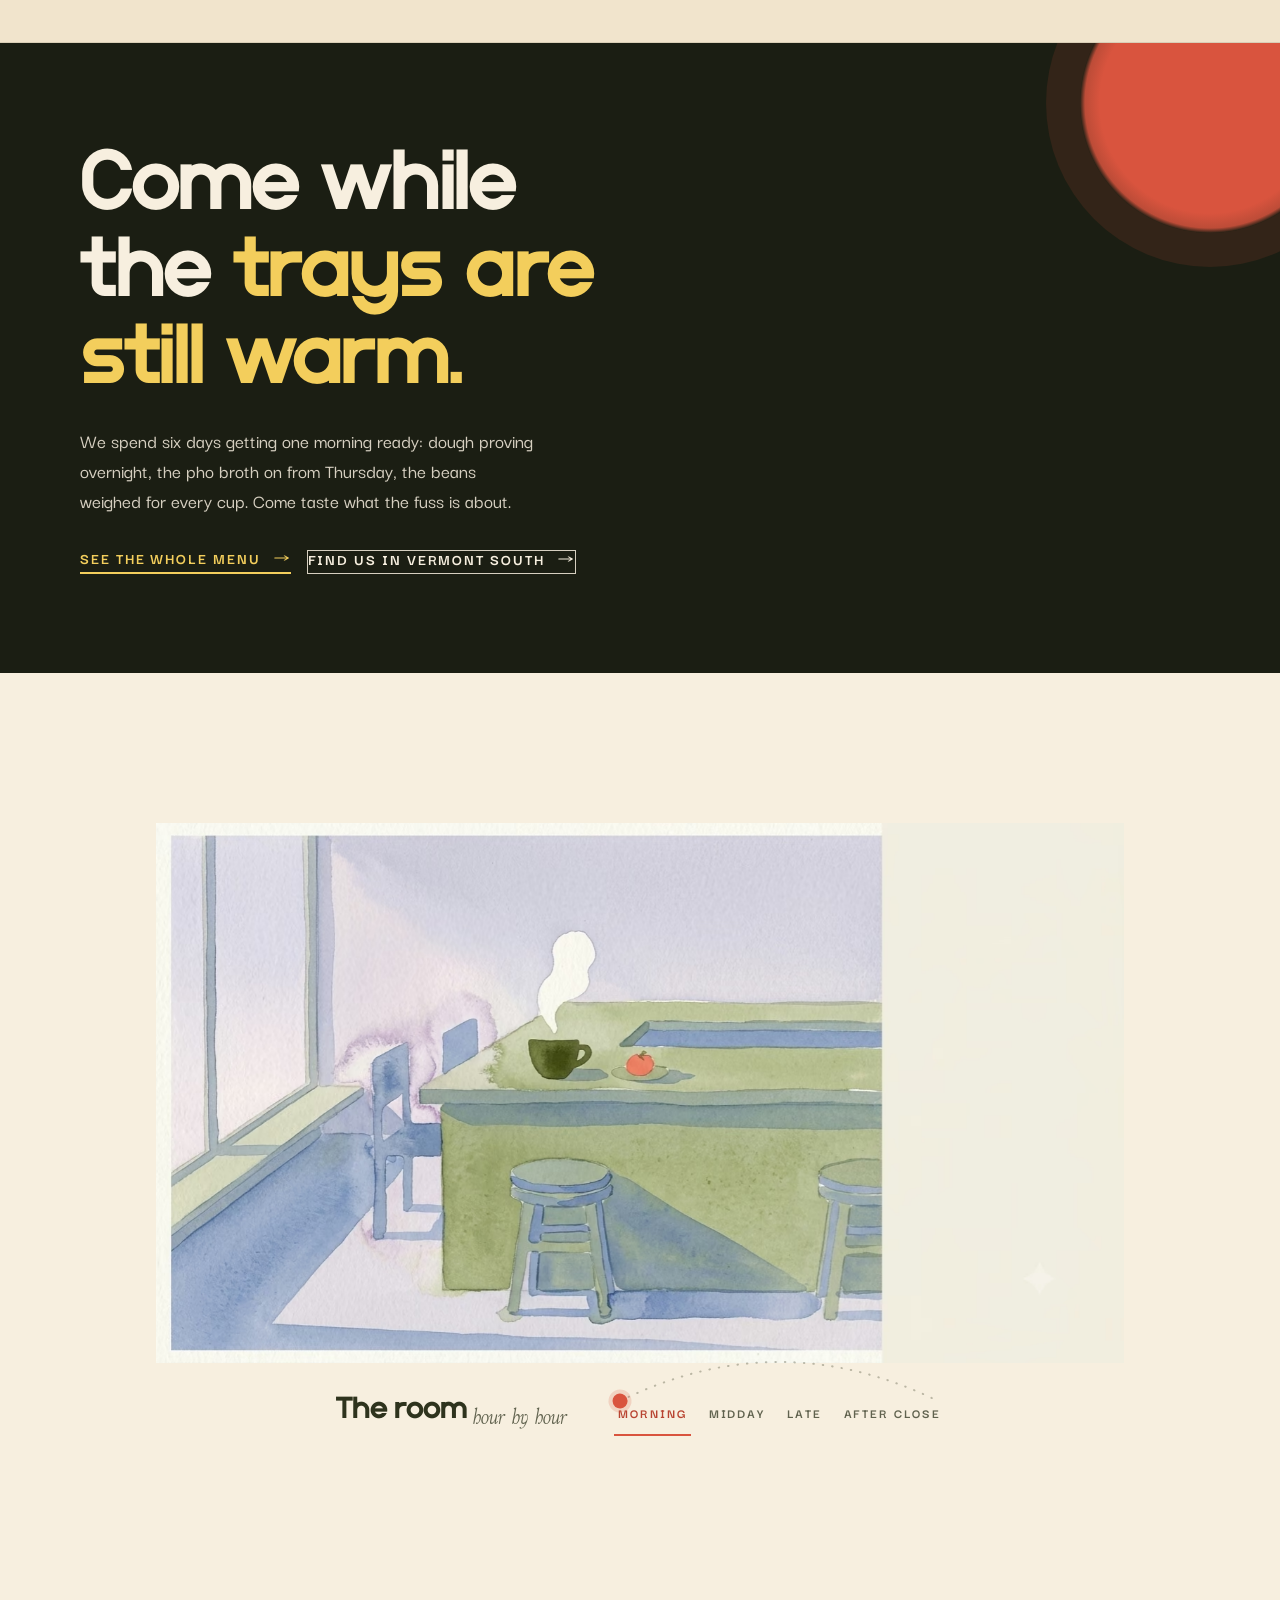
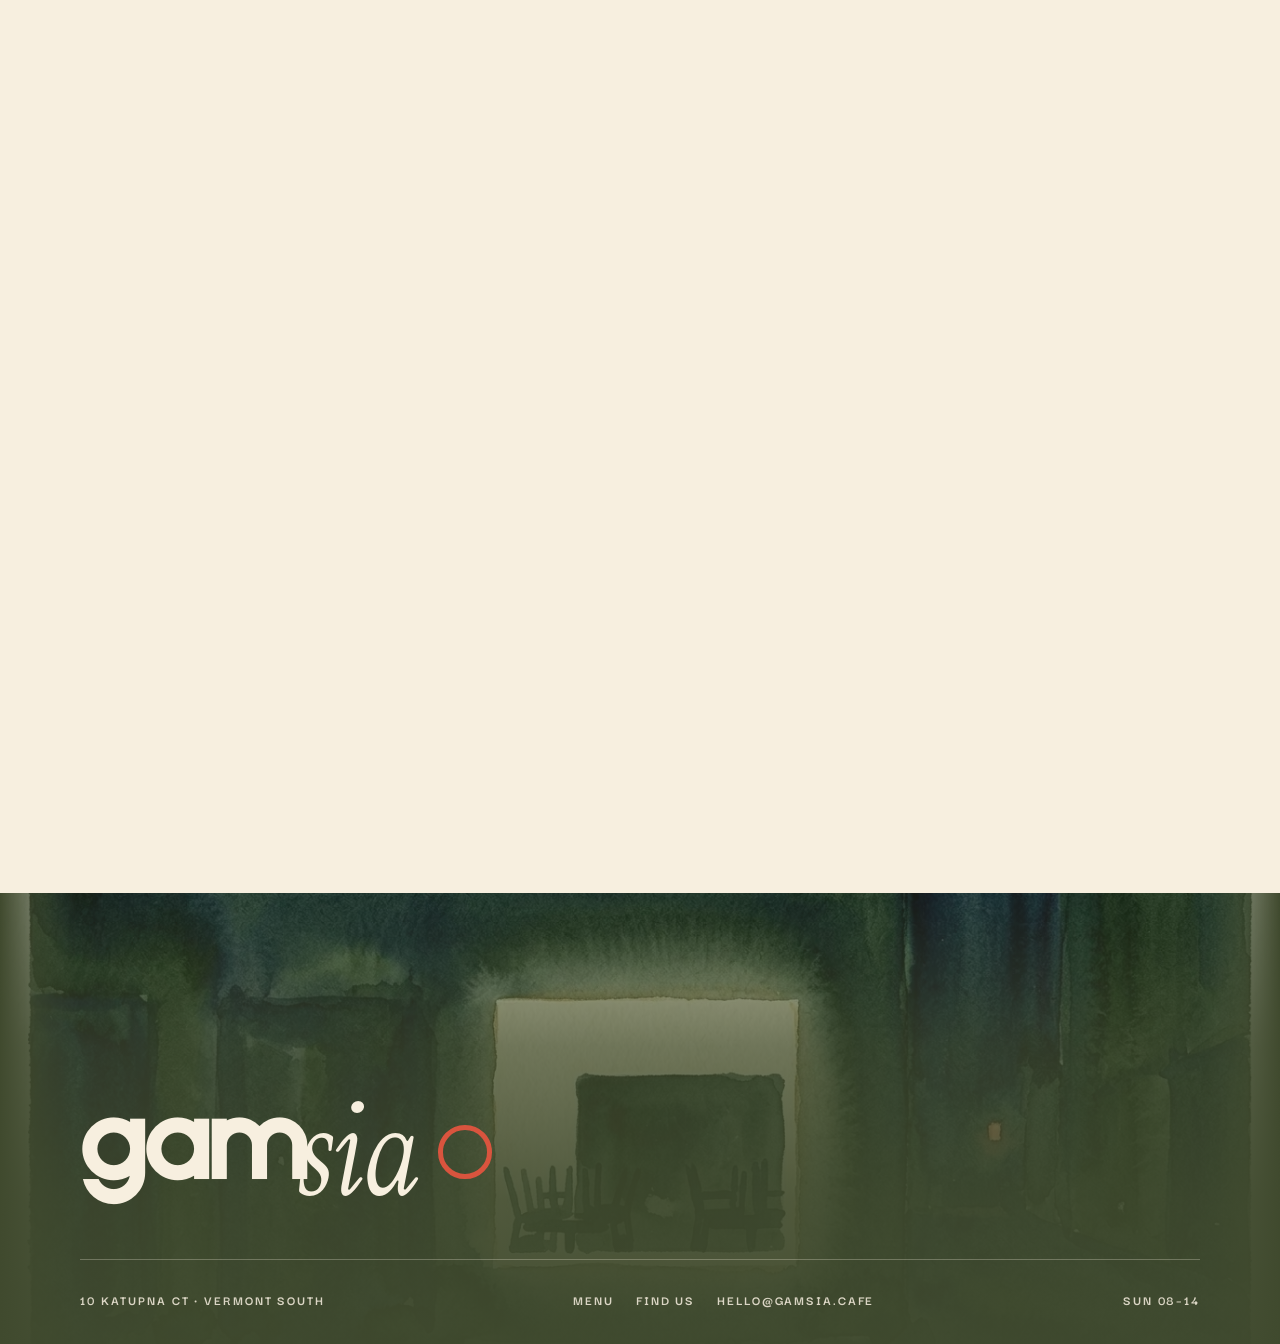
==== commit e6e4eb04: "Bring the 404, Find us and the site furniture onto the new bars The board got Epoch, coloured bars w" ====
--- a/index.html
+++ b/index.html
@@ -233,7 +233,10 @@
      four are invisible. This dial lets a visitor turn the room through its
      whole day; the pigment layer bleeds one painting into the next. -->
 <div class="daystrip">
-  <p class="daystrip-label">The room, hour by hour</p>
+  <!-- Two flex items, so the italic can tuck under the name's shoulder the way
+       the board's section notes do. The space before the <i> is for the reader
+       that hears this rather than sees it; flex trims it out of the layout. -->
+  <p class="daystrip-label">The room <i>hour by hour</i></p>
   <div class="dial">
     <svg class="dial-arc" viewBox="0 0 330 48" aria-hidden="true">
       <path d="M6,44 Q165,-34 324,44" fill="none" stroke="currentColor" stroke-width="2" stroke-linecap="round" stroke-dasharray="0.5 9"/>
--- a/style.css
+++ b/style.css
@@ -375,7 +375,8 @@
   padding: 9px 16px 11px;
   background: var(--cream-85);
   border: 1px solid var(--ink-30);
-  border-radius: 999px;
+  /* Square, because the panel it opens is square. A lozenge above a hard-edged
+     card read as two different pieces of furniture. */
   cursor: pointer;
   text-align: left;
   transition: border-color 160ms var(--ease-out), background 160ms var(--ease-out);
@@ -408,12 +409,15 @@
 .ind-trigger .mark { --mark-size: 14px; --mark-color: currentColor; }
 [data-state='closed'] .hero .ind-trigger .mark { --mark-color: var(--paper); }
 
+/* The panel is a card lifted off the paper, and it used to say so with a
+   rounded corner and a soft glow. The rest of the site now cuts square and
+   prints flat, so it lifts the way a printed block does: hard edge, solid
+   offset, no blur. */
 .ind-panel {
   padding: 24px 26px 26px;
   background: var(--paper);
-  border: 1px solid var(--ink-18);
-  border-radius: 14px;
-  box-shadow: 0 22px 44px -20px rgba(46, 51, 29, 0.4);
+  border: 1px solid var(--ink);
+  box-shadow: 8px 8px 0 rgba(46, 51, 29, 0.13);
 }
 html.js .ind-panel {
   position: absolute;
@@ -434,7 +438,15 @@
   color: var(--sun-deep);
   margin: 0 0 12px;
 }
-.ind-addr { font: italic 400 22px/1.3 var(--serif); color: var(--ink); margin: 0 0 16px; }
+/* An address is something a visitor acts on, so it is set in the face that
+   carries information. The italic is the hand, and the hand never says where
+   to go — same reason `.find address` is Epoch. */
+.ind-addr {
+  font: 400 25px/1.12 var(--display);
+  letter-spacing: -0.03em;
+  color: var(--ink);
+  margin: 0 0 18px;
+}
 .ind-panel .hours { margin-top: 4px; }
 .ind-close {
   position: absolute;
@@ -849,9 +861,25 @@
   border-bottom: 1px solid var(--ink-12);
   background: var(--paper-2);
 }
+/* The dial gets the board's lockup rather than a lone italic line: the name in
+   Epoch, the note tucked under its shoulder. Same two faces, same tuck. */
 .daystrip-label {
-  font: italic 400 22px/1 var(--serif);
+  display: flex;
+  align-items: baseline;
+  gap: 5px;
+  font: 400 34px/1 var(--display);
+  letter-spacing: -0.03em;
   color: var(--ink);
+  white-space: nowrap;
+}
+/* Sized off the name rather than in pixels, so the phone's smaller label keeps
+   the same pair rather than ending up with an italic larger than its name. */
+.daystrip-label i {
+  font: italic 400 0.64em/1 var(--serif);
+  letter-spacing: 0;
+  color: var(--ink-75);
+  position: relative;
+  top: 0.28em;
 }
 /* The dial: a dotted horizon arc with the red sun riding it. offset-path
    carries the sun between the four hours; browsers without motion paths get
@@ -1065,8 +1093,9 @@
 .foot .foot-inner { border-top: 1px solid rgba(247,239,223,0.28); margin-top: 36px; }
 
 /* ---------------------------------------------------------------- page ---
-   Menu and Find us share the board's print grid: one measure, two columns,
-   the paintings hanging in the wide margins. */
+   Menu and Find us share the board's measure and its section bars. The menu
+   runs one column with a painting capping each bar; Find us keeps two, because
+   four short sections in one column is a long thin page. */
 
 .page { padding: 0 var(--gutter); }
 .page-inner { max-width: var(--board-w); margin: 0 auto; }
@@ -1519,16 +1548,45 @@
   overflow-x: clip;
 }
 .find .sec { margin-bottom: 52px; }
-.find .sec-head { align-items: center; }
-.find .sec-name { flex: none; white-space: nowrap; }
+/* The board takes each bar's colour from the painting hanging on it. Find us
+   has one painting between four sections, so three of them fell back to the
+   same moss and the page read as one long green column. These are the same
+   pigments, assigned by hand because there is no painting to read them off. */
+.find > div > .sec:nth-of-type(1) { --pigment: var(--lichen); }
+.find > div > .sec:nth-of-type(2) { --pigment: var(--clay-deep); }
+.find > div:nth-of-type(2) > .sec:nth-of-type(1) { --pigment: var(--sky); }
+.find > div:nth-of-type(2) > .sec:nth-of-type(2) { --pigment: var(--amber); }
+/* The board's bars are set to a full measure. These sit in half of one, so the
+   pair is scaled to the column it lives in — at the board's 40px the notes had
+   nowhere to tuck and dropped under the names, which is the one thing the
+   lockup is not. Three of the four bars hang nothing and keep none of the
+   board's overhang; the one that does gets the room back, and enough right
+   padding that the painting caps the bar rather than landing on the note.
+   Gated on the two columns existing: below 720px Find us is the same single
+   stack the board is, and takes the board's bars unchanged. */
+@media (min-width: 720px) {
+  .find .sec-head {
+    align-items: baseline;
+    flex-wrap: nowrap;
+    --bar-overhang: 0px;
+    --bar-pad-r: 30px;
+  }
+  .find .sec-head:has(.spot) { --bar-overhang: 88px; --bar-pad-r: 70px; }
+  .find .sec-name { flex: none; white-space: nowrap; font-size: 32px; }
+  .find .sec-note { font-size: 21px; }
+}
 .find address {
-  font: italic 400 clamp(34px, 3.8vw, 48px)/1.15 var(--serif);
-  font-style: italic;
+  font: 400 clamp(32px, 3.1vw, 40px)/1.08 var(--display);
+  letter-spacing: -0.03em;
+  font-style: normal;
   color: var(--ink);
   margin: 0 0 20px;
 }
-.find p { font: 500 20px/1.5 var(--sans); color: var(--ink); max-width: 44ch; text-wrap: pretty; }
-.find p + p { margin-top: 12px; }
+/* Scoped to the section's own children, not every p under .find: the note in
+   the bar is a p too, and this rule is a font shorthand, so as `.find p` it
+   outranked .sec-note and quietly reset the tucked italic to the body sans. */
+.find .sec > p { font: 500 20px/1.5 var(--sans); color: var(--ink); max-width: 44ch; text-wrap: pretty; }
+.find .sec > p + p { margin-top: 12px; }
 .find .hero-onward { margin-top: 24px; }
 .find-links { display: flex; flex-direction: column; gap: 10px; margin-top: 20px; }
 .find-links a {
@@ -1664,7 +1722,7 @@
   [data-state='closed'] .hero-eyebrow { align-self: flex-start; }
 
   .daystrip { gap: 0 20px; padding: 24px var(--gutter) 16px; }
-  .daystrip-label { font-size: 19px; width: 100%; text-align: center; }
+  .daystrip-label { font-size: 26px; width: 100%; justify-content: center; }
   /* the arc reaches 38px above the buttons; the label must clear it */
   .dial { margin-top: 58px; }
   .daystrip-btns button { letter-spacing: 0.1em; font-size: 12.5px; }
--- a/style.css
+++ b/style.css
@@ -375,7 +375,8 @@
   padding: 9px 16px 11px;
   background: var(--cream-85);
   border: 1px solid var(--ink-30);
-  border-radius: 999px;
+  /* Square, because the panel it opens is square. A lozenge above a hard-edged
+     card read as two different pieces of furniture. */
   cursor: pointer;
   text-align: left;
   transition: border-color 160ms var(--ease-out), background 160ms var(--ease-out);
@@ -408,12 +409,15 @@
 .ind-trigger .mark { --mark-size: 14px; --mark-color: currentColor; }
 [data-state='closed'] .hero .ind-trigger .mark { --mark-color: var(--paper); }
 
+/* The panel is a card lifted off the paper, and it used to say so with a
+   rounded corner and a soft glow. The rest of the site now cuts square and
+   prints flat, so it lifts the way a printed block does: hard edge, solid
+   offset, no blur. */
 .ind-panel {
   padding: 24px 26px 26px;
   background: var(--paper);
-  border: 1px solid var(--ink-18);
-  border-radius: 14px;
-  box-shadow: 0 22px 44px -20px rgba(46, 51, 29, 0.4);
+  border: 1px solid var(--ink);
+  box-shadow: 8px 8px 0 rgba(46, 51, 29, 0.13);
 }
 html.js .ind-panel {
   position: absolute;
@@ -434,7 +438,15 @@
   color: var(--sun-deep);
   margin: 0 0 12px;
 }
-.ind-addr { font: italic 400 22px/1.3 var(--serif); color: var(--ink); margin: 0 0 16px; }
+/* An address is something a visitor acts on, so it is set in the face that
+   carries information. The italic is the hand, and the hand never says where
+   to go — same reason `.find address` is Epoch. */
+.ind-addr {
+  font: 400 25px/1.12 var(--display);
+  letter-spacing: -0.03em;
+  color: var(--ink);
+  margin: 0 0 18px;
+}
 .ind-panel .hours { margin-top: 4px; }
 .ind-close {
   position: absolute;
@@ -849,9 +861,25 @@
   border-bottom: 1px solid var(--ink-12);
   background: var(--paper-2);
 }
+/* The dial gets the board's lockup rather than a lone italic line: the name in
+   Epoch, the note tucked under its shoulder. Same two faces, same tuck. */
 .daystrip-label {
-  font: italic 400 22px/1 var(--serif);
+  display: flex;
+  align-items: baseline;
+  gap: 5px;
+  font: 400 34px/1 var(--display);
+  letter-spacing: -0.03em;
   color: var(--ink);
+  white-space: nowrap;
+}
+/* Sized off the name rather than in pixels, so the phone's smaller label keeps
+   the same pair rather than ending up with an italic larger than its name. */
+.daystrip-label i {
+  font: italic 400 0.64em/1 var(--serif);
+  letter-spacing: 0;
+  color: var(--ink-75);
+  position: relative;
+  top: 0.28em;
 }
 /* The dial: a dotted horizon arc with the red sun riding it. offset-path
    carries the sun between the four hours; browsers without motion paths get
@@ -1065,8 +1093,9 @@
 .foot .foot-inner { border-top: 1px solid rgba(247,239,223,0.28); margin-top: 36px; }
 
 /* ---------------------------------------------------------------- page ---
-   Menu and Find us share the board's print grid: one measure, two columns,
-   the paintings hanging in the wide margins. */
+   Menu and Find us share the board's measure and its section bars. The menu
+   runs one column with a painting capping each bar; Find us keeps two, because
+   four short sections in one column is a long thin page. */
 
 .page { padding: 0 var(--gutter); }
 .page-inner { max-width: var(--board-w); margin: 0 auto; }
@@ -1519,16 +1548,45 @@
   overflow-x: clip;
 }
 .find .sec { margin-bottom: 52px; }
-.find .sec-head { align-items: center; }
-.find .sec-name { flex: none; white-space: nowrap; }
+/* The board takes each bar's colour from the painting hanging on it. Find us
+   has one painting between four sections, so three of them fell back to the
+   same moss and the page read as one long green column. These are the same
+   pigments, assigned by hand because there is no painting to read them off. */
+.find > div > .sec:nth-of-type(1) { --pigment: var(--lichen); }
+.find > div > .sec:nth-of-type(2) { --pigment: var(--clay-deep); }
+.find > div:nth-of-type(2) > .sec:nth-of-type(1) { --pigment: var(--sky); }
+.find > div:nth-of-type(2) > .sec:nth-of-type(2) { --pigment: var(--amber); }
+/* The board's bars are set to a full measure. These sit in half of one, so the
+   pair is scaled to the column it lives in — at the board's 40px the notes had
+   nowhere to tuck and dropped under the names, which is the one thing the
+   lockup is not. Three of the four bars hang nothing and keep none of the
+   board's overhang; the one that does gets the room back, and enough right
+   padding that the painting caps the bar rather than landing on the note.
+   Gated on the two columns existing: below 720px Find us is the same single
+   stack the board is, and takes the board's bars unchanged. */
+@media (min-width: 720px) {
+  .find .sec-head {
+    align-items: baseline;
+    flex-wrap: nowrap;
+    --bar-overhang: 0px;
+    --bar-pad-r: 30px;
+  }
+  .find .sec-head:has(.spot) { --bar-overhang: 88px; --bar-pad-r: 70px; }
+  .find .sec-name { flex: none; white-space: nowrap; font-size: 32px; }
+  .find .sec-note { font-size: 21px; }
+}
 .find address {
-  font: italic 400 clamp(34px, 3.8vw, 48px)/1.15 var(--serif);
-  font-style: italic;
+  font: 400 clamp(32px, 3.1vw, 40px)/1.08 var(--display);
+  letter-spacing: -0.03em;
+  font-style: normal;
   color: var(--ink);
   margin: 0 0 20px;
 }
-.find p { font: 500 20px/1.5 var(--sans); color: var(--ink); max-width: 44ch; text-wrap: pretty; }
-.find p + p { margin-top: 12px; }
+/* Scoped to the section's own children, not every p under .find: the note in
+   the bar is a p too, and this rule is a font shorthand, so as `.find p` it
+   outranked .sec-note and quietly reset the tucked italic to the body sans. */
+.find .sec > p { font: 500 20px/1.5 var(--sans); color: var(--ink); max-width: 44ch; text-wrap: pretty; }
+.find .sec > p + p { margin-top: 12px; }
 .find .hero-onward { margin-top: 24px; }
 .find-links { display: flex; flex-direction: column; gap: 10px; margin-top: 20px; }
 .find-links a {
@@ -1664,7 +1722,7 @@
   [data-state='closed'] .hero-eyebrow { align-self: flex-start; }
 
   .daystrip { gap: 0 20px; padding: 24px var(--gutter) 16px; }
-  .daystrip-label { font-size: 19px; width: 100%; text-align: center; }
+  .daystrip-label { font-size: 26px; width: 100%; justify-content: center; }
   /* the arc reaches 38px above the buttons; the label must clear it */
   .dial { margin-top: 58px; }
   .daystrip-btns button { letter-spacing: 0.1em; font-size: 12.5px; }
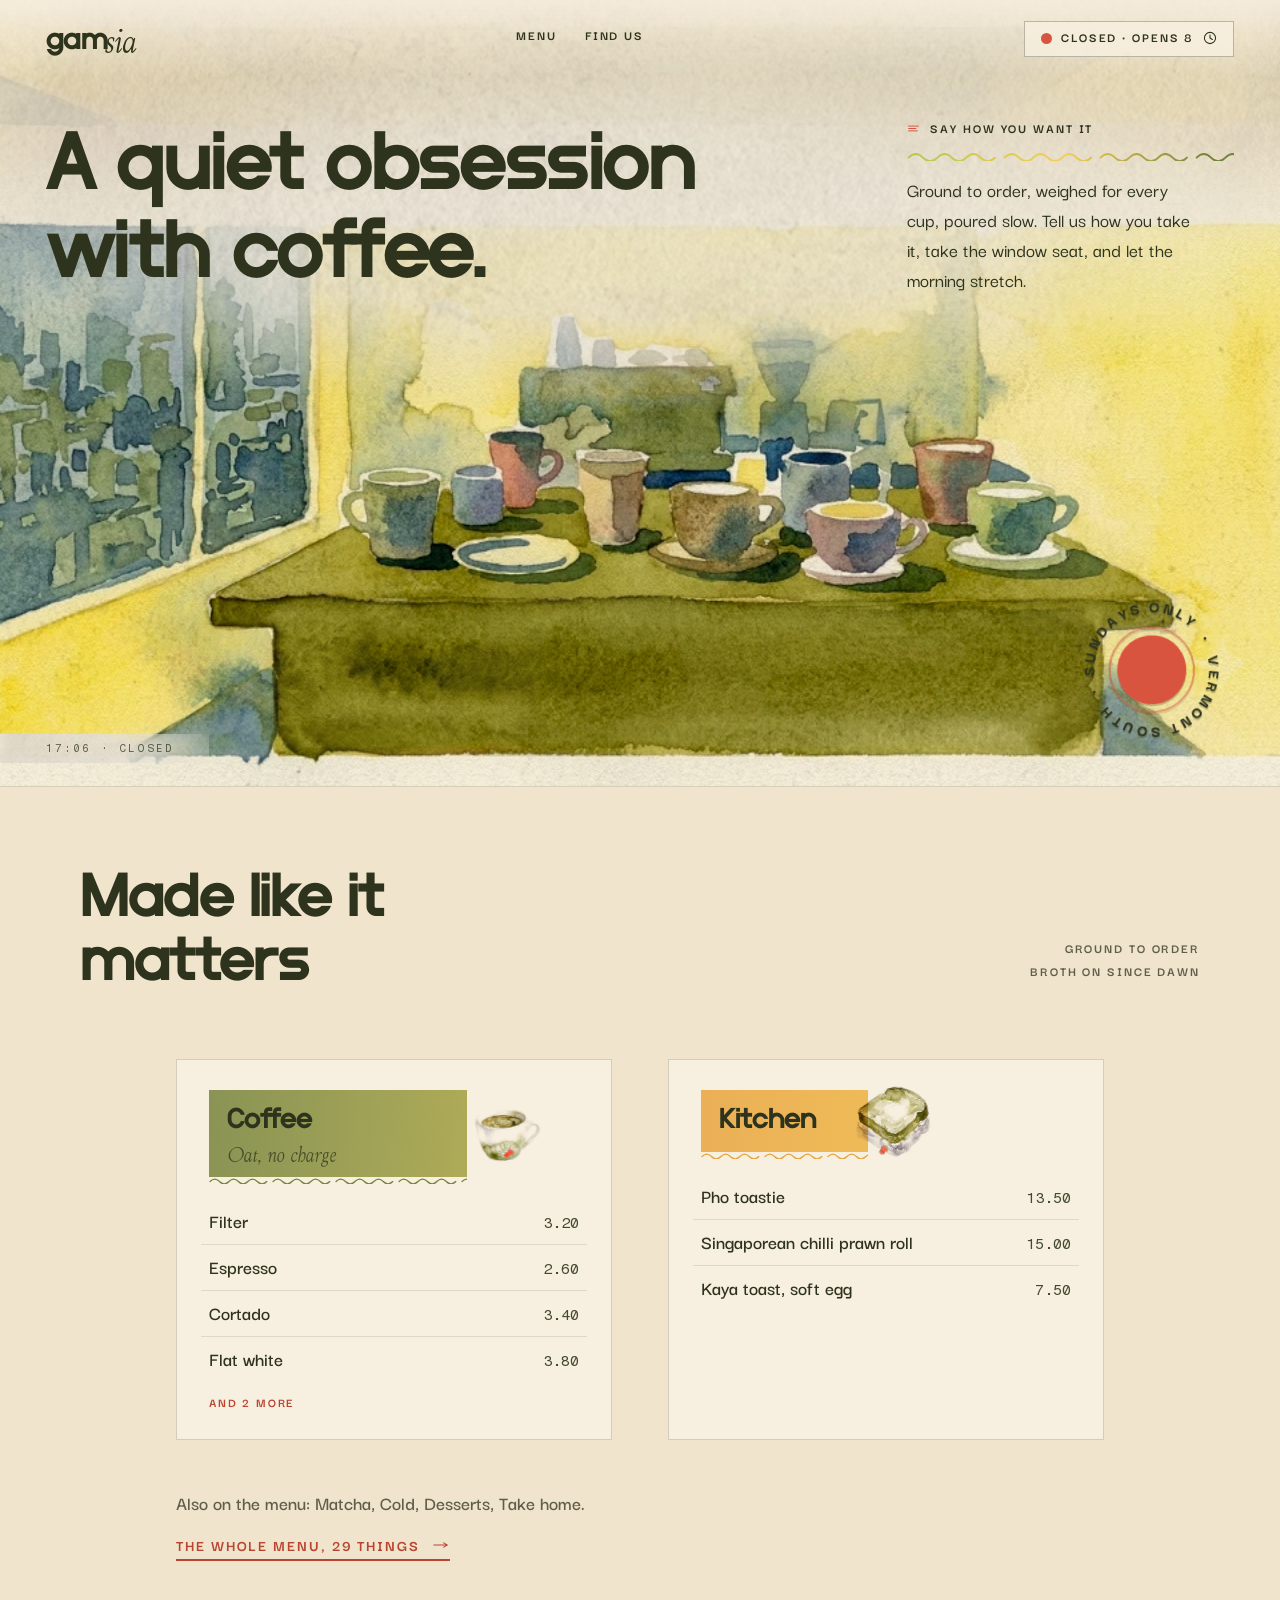
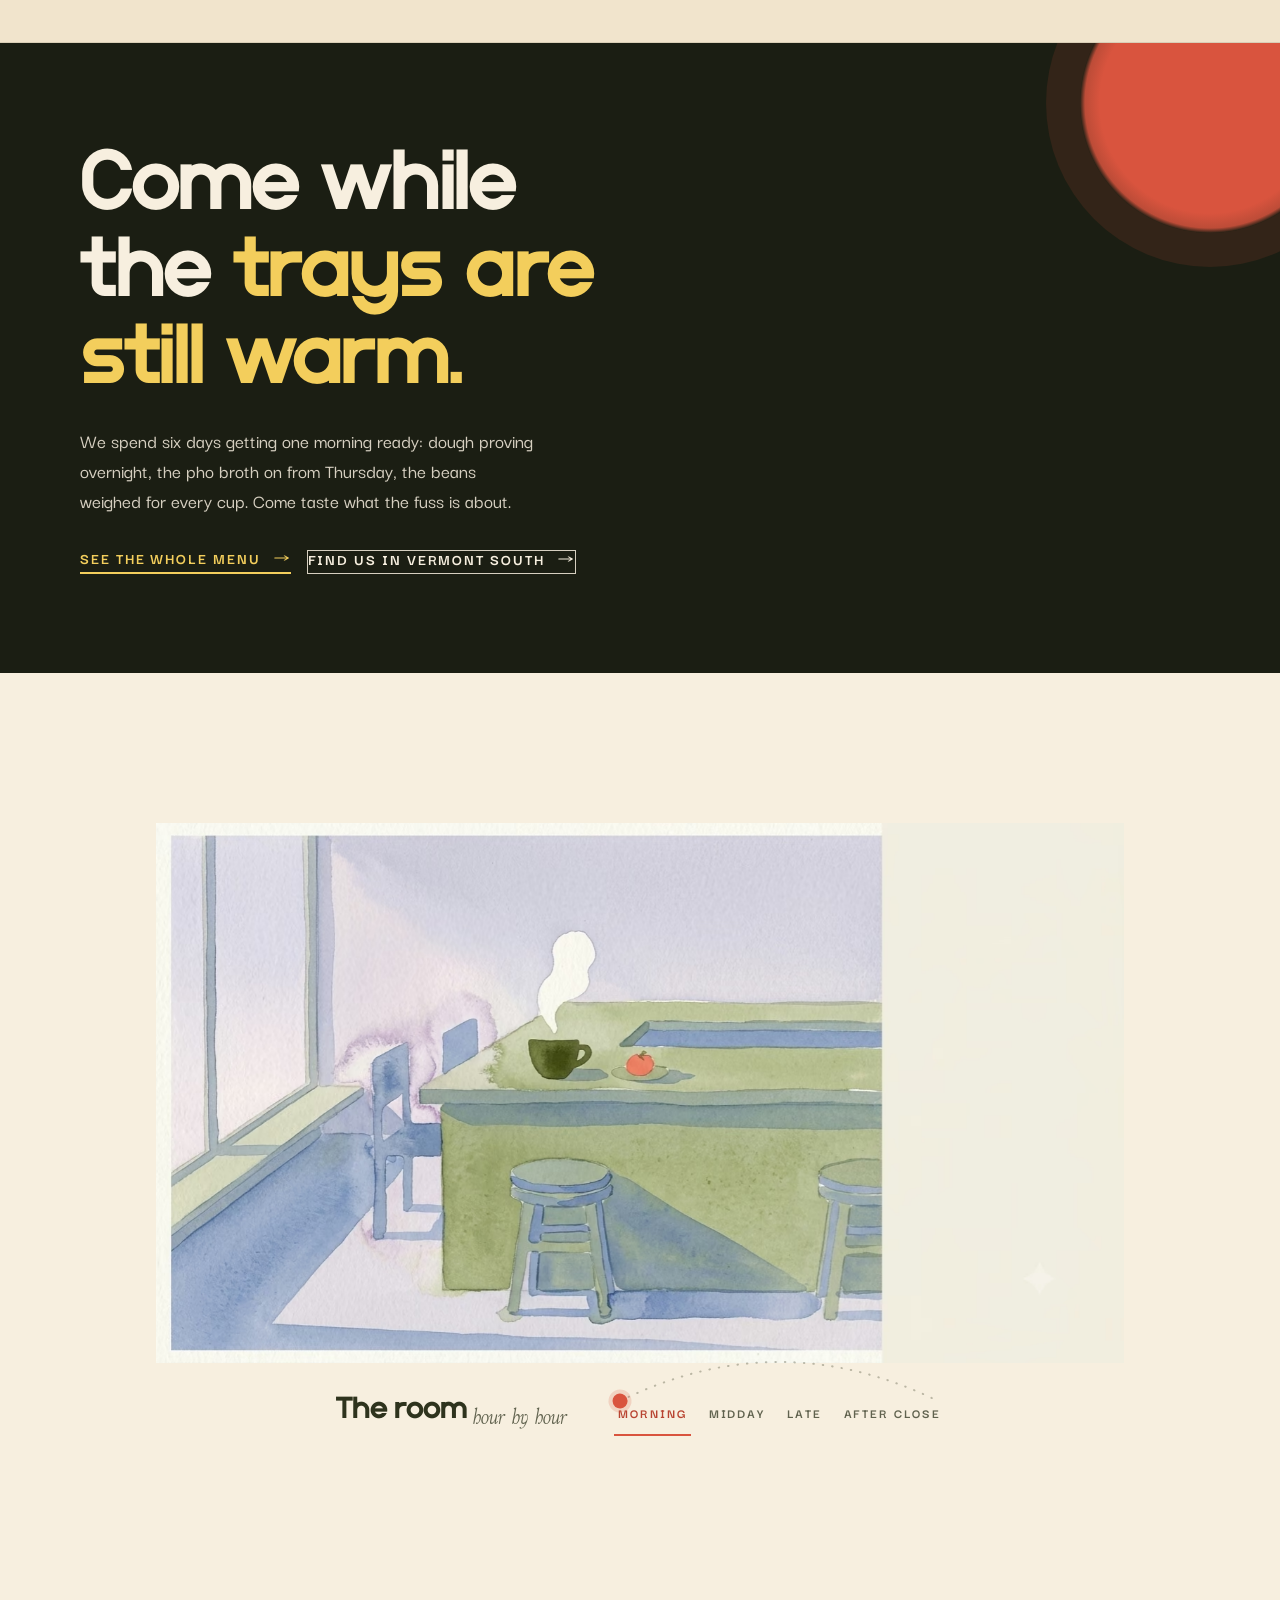
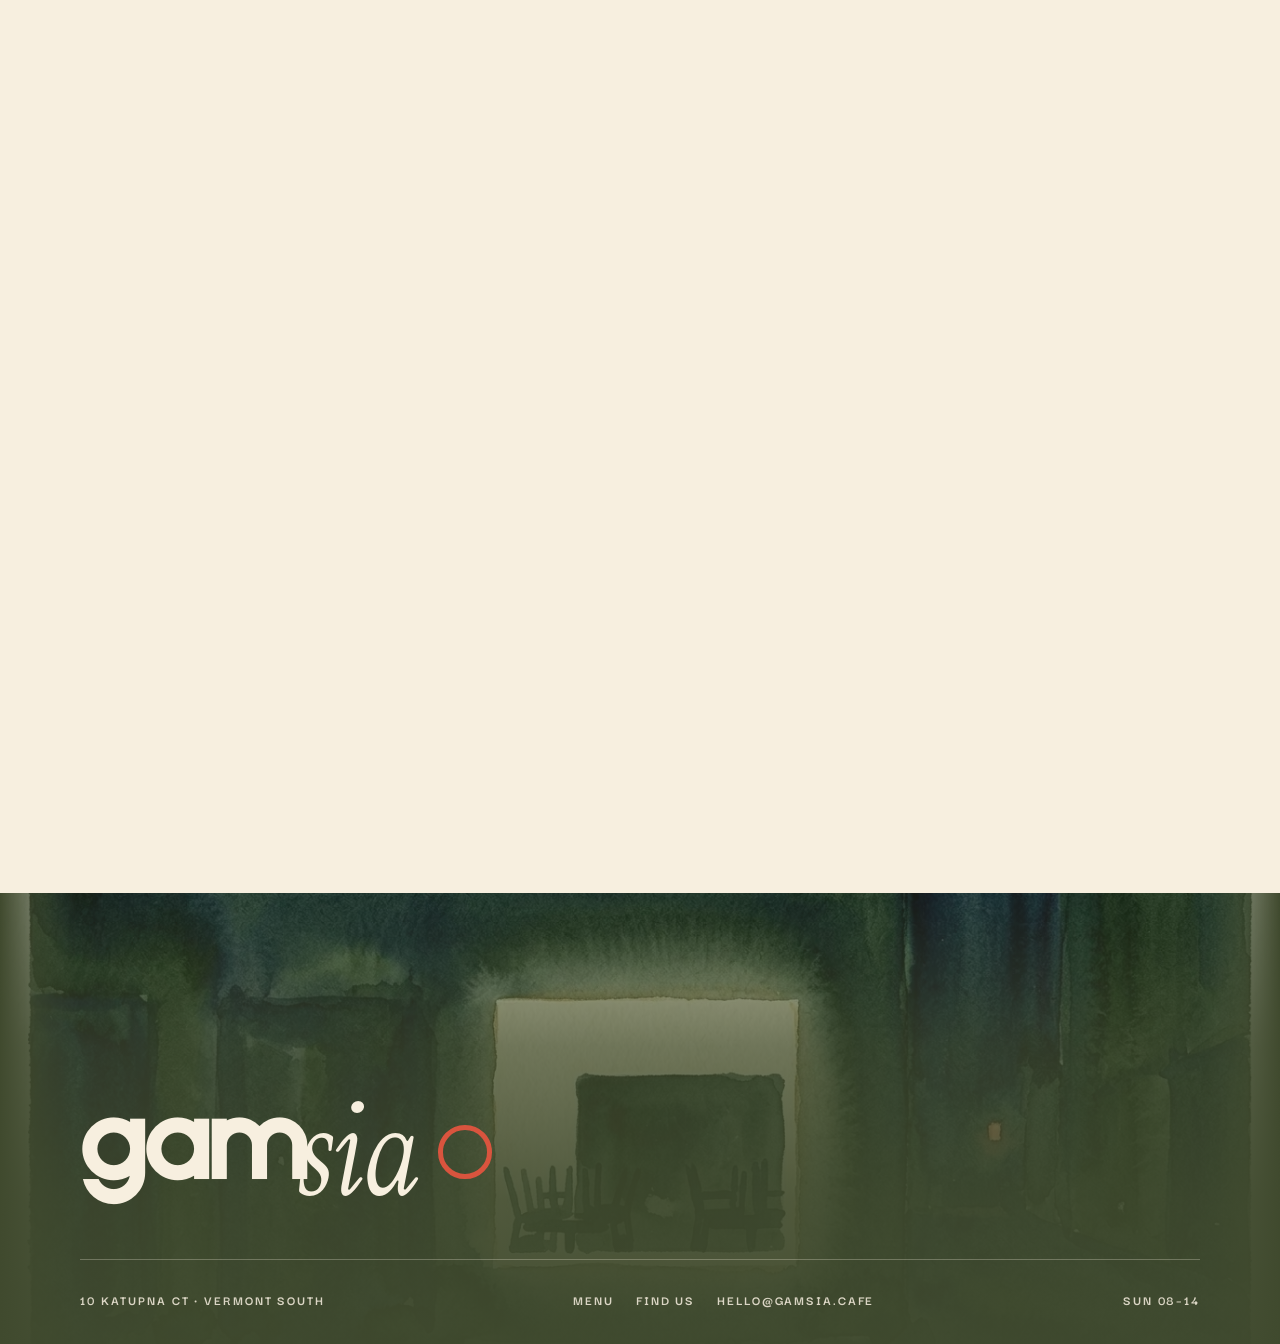
==== commit 43946dba: "Drop the section notes that were not saying anything Every heading on the site carried a two-word it" ====
--- a/index.html
+++ b/index.html
@@ -197,9 +197,9 @@
     <div class="page-rule" aria-hidden="true"></div>
 
 <!--gen:preview-->
-    <div class="preview-cols" data-preview-sig="1chilqf">
+    <div class="preview-cols" data-preview-sig="1p4bclo">
       <section class="sec" data-sec="coffee" style="--i:0"><div class="sec-head"><h3 class="sec-name">Coffee</h3><p class="sec-note">Oat, no charge</p><img class="spot spot--cup" width="330" height="177" alt="Watercolour of a green and lilac cup, half full, a small red mark on its side." loading="lazy" decoding="async" sizes="(max-width:719px) 240px, (max-width:1179px) 260px, 330px" srcset="art/spot-cup-330w.avif 330w, art/spot-cup-660w.avif 660w" src="art/spot-cup-660w.webp"></div><ul class="items"><li class="item" data-item="filter"><span class="item-name">Filter</span><span class="item-lead" aria-hidden="true"></span><span class="item-price">3.20</span></li><li class="item" data-item="espresso"><span class="item-name">Espresso</span><span class="item-lead" aria-hidden="true"></span><span class="item-price">2.60</span></li><li class="item" data-item="cortado"><span class="item-name">Cortado</span><span class="item-lead" aria-hidden="true"></span><span class="item-price">3.40</span></li><li class="item" data-item="flat-white"><span class="item-name">Flat white</span><span class="item-lead" aria-hidden="true"></span><span class="item-price">3.80</span></li></ul><p class="sec-more">and 2 more</p></section>
-      <section class="sec sec--flip" data-sec="kitchen" style="--i:1"><div class="sec-head"><h3 class="sec-name">Kitchen</h3><p class="sec-note">Under the grill</p><img class="spot spot--toast" width="220" height="252" alt="Watercolour of two thick slices of toast stacked, a red drop of jam below them." loading="lazy" decoding="async" sizes="(max-width:719px) 170px, (max-width:1179px) 175px, 220px" srcset="art/spot-toast-220w.avif 220w, art/spot-toast-440w.avif 440w" src="art/spot-toast-440w.webp"></div><ul class="items"><li class="item" data-item="pho-toastie"><span class="item-name">Pho toastie</span><span class="item-lead" aria-hidden="true"></span><span class="item-price">13.50</span></li><li class="item" data-item="singaporean-chilli-prawn-roll"><span class="item-name">Singaporean chilli prawn roll</span><span class="item-lead" aria-hidden="true"></span><span class="item-price">15.00</span></li><li class="item" data-item="kaya-toast-soft-egg"><span class="item-name">Kaya toast, soft egg</span><span class="item-lead" aria-hidden="true"></span><span class="item-price">7.50</span></li></ul></section>
+      <section class="sec sec--flip" data-sec="kitchen" style="--i:1"><div class="sec-head"><h3 class="sec-name">Kitchen</h3><img class="spot spot--toast" width="220" height="252" alt="Watercolour of two thick slices of toast stacked, a red drop of jam below them." loading="lazy" decoding="async" sizes="(max-width:719px) 170px, (max-width:1179px) 175px, 220px" srcset="art/spot-toast-220w.avif 220w, art/spot-toast-440w.avif 440w" src="art/spot-toast-440w.webp"></div><ul class="items"><li class="item" data-item="pho-toastie"><span class="item-name">Pho toastie</span><span class="item-lead" aria-hidden="true"></span><span class="item-price">13.50</span></li><li class="item" data-item="singaporean-chilli-prawn-roll"><span class="item-name">Singaporean chilli prawn roll</span><span class="item-lead" aria-hidden="true"></span><span class="item-price">15.00</span></li><li class="item" data-item="kaya-toast-soft-egg"><span class="item-name">Kaya toast, soft egg</span><span class="item-lead" aria-hidden="true"></span><span class="item-price">7.50</span></li></ul></section>
     </div>
     <div class="preview-tail">
       <p class="preview-rest">Also on the menu: Matcha, Cold, Desserts, Take home.</p>
--- a/style.css
+++ b/style.css
@@ -565,7 +565,19 @@
   -webkit-mask-image: radial-gradient(50% 50% at 50% 50%, #000 48%, rgba(0,0,0,0) 100%);
           mask-image: radial-gradient(50% 50% at 50% 50%, #000 48%, rgba(0,0,0,0) 100%);
 }
-[data-state='morning'] .hero-type::before { left: calc(-1 * var(--bleed) - 52px); }
+/* Morning's box has the same exposed bottom-left corner as midday's, and the
+   404 is the page that found it — the checker only ever renders index, so the
+   one page with its own headline had never been measured. That headline then
+   ran three lines at 1440 and put the last line's first glyph on the counter's
+   dark green, 8px inside the sheet's feathered edge: two pixels at 2.96:1
+   against a 3.0 bar, the same ghost the note below describes. Reach down as
+   well as left. The home morning this also widens went 3.63 to 3.99, and the
+   corner stays covered for whatever the 404 says next — it is two lines now
+   and measures 4.22, but it was three lines yesterday. */
+[data-state='morning'] .hero-type::before {
+  left: calc(-1 * var(--bleed) - 72px);
+  bottom: -110px;
+}
 [data-state='late'] .hero-type::before { right: calc(-1 * var(--bleed) - 52px); }
 /* Midday's headline reaches into the bottom-left of its box, over the dark
    of the city window, where the ellipse had already faded out, measured at
@@ -1674,10 +1686,31 @@
      busy for it, so the stamp is a desktop pleasure. */
   .roundel { display: none; }
 
-  [data-state='morning'] { --band: 420px; --plate-pos: 22% 46%; }
-  [data-state='late']    { --band: 420px; --plate-pos: 78% 46%; }
-  [data-state='midday']  { --band: 500px; --plate-pos: 55% 92%; }
-  [data-state='closed']  { --band: 410px; --plate-pos: 50% 42%; }
+  /* The band was four fixed heights, which is a bet on one phone. It lost:
+     500px of midday painting under a 139px bar left 83px of a small iPhone's
+     first screen for type, so you landed on two thirds of a headline — and on
+     a 667px phone you landed on none of it at all, in any state.
+
+     It is measured off the viewport now, and off the small one: svh is the
+     height with the browser's chrome up, which is what a phone shows on first
+     paint. dvh would be wrong — it grows as the chrome collapses, and would
+     resize the painting under the reader mid-scroll.
+
+     320px is what the type above the fold needs: the bar, the sheet's overlap
+     back onto the painting, the eyebrow, and the tallest headline any state
+     carries at this width. One figure for all four, because the fold is the
+     same for all four; what still differs per state is the crop, which is
+     --plate-pos's job and always was. The floor keeps a painting on the
+     shortest phone, the ceiling keeps the old height as the most it can be. */
+  [data-state='morning'],
+  [data-state='midday'],
+  [data-state='late'],
+  [data-state='closed']  { --band: clamp(240px, calc(100svh - 320px), 460px); }
+
+  [data-state='morning'] { --plate-pos: 22% 46%; }
+  [data-state='late']    { --plate-pos: 78% 46%; }
+  [data-state='midday']  { --plate-pos: 55% 92%; }
+  [data-state='closed']  { --plate-pos: 50% 42%; }
 
   [data-state='morning'] .hero-type,
   [data-state='midday']  .hero-type,
--- a/style.css
+++ b/style.css
@@ -565,7 +565,19 @@
   -webkit-mask-image: radial-gradient(50% 50% at 50% 50%, #000 48%, rgba(0,0,0,0) 100%);
           mask-image: radial-gradient(50% 50% at 50% 50%, #000 48%, rgba(0,0,0,0) 100%);
 }
-[data-state='morning'] .hero-type::before { left: calc(-1 * var(--bleed) - 52px); }
+/* Morning's box has the same exposed bottom-left corner as midday's, and the
+   404 is the page that found it — the checker only ever renders index, so the
+   one page with its own headline had never been measured. That headline then
+   ran three lines at 1440 and put the last line's first glyph on the counter's
+   dark green, 8px inside the sheet's feathered edge: two pixels at 2.96:1
+   against a 3.0 bar, the same ghost the note below describes. Reach down as
+   well as left. The home morning this also widens went 3.63 to 3.99, and the
+   corner stays covered for whatever the 404 says next — it is two lines now
+   and measures 4.22, but it was three lines yesterday. */
+[data-state='morning'] .hero-type::before {
+  left: calc(-1 * var(--bleed) - 72px);
+  bottom: -110px;
+}
 [data-state='late'] .hero-type::before { right: calc(-1 * var(--bleed) - 52px); }
 /* Midday's headline reaches into the bottom-left of its box, over the dark
    of the city window, where the ellipse had already faded out, measured at
@@ -1674,10 +1686,31 @@
      busy for it, so the stamp is a desktop pleasure. */
   .roundel { display: none; }
 
-  [data-state='morning'] { --band: 420px; --plate-pos: 22% 46%; }
-  [data-state='late']    { --band: 420px; --plate-pos: 78% 46%; }
-  [data-state='midday']  { --band: 500px; --plate-pos: 55% 92%; }
-  [data-state='closed']  { --band: 410px; --plate-pos: 50% 42%; }
+  /* The band was four fixed heights, which is a bet on one phone. It lost:
+     500px of midday painting under a 139px bar left 83px of a small iPhone's
+     first screen for type, so you landed on two thirds of a headline — and on
+     a 667px phone you landed on none of it at all, in any state.
+
+     It is measured off the viewport now, and off the small one: svh is the
+     height with the browser's chrome up, which is what a phone shows on first
+     paint. dvh would be wrong — it grows as the chrome collapses, and would
+     resize the painting under the reader mid-scroll.
+
+     320px is what the type above the fold needs: the bar, the sheet's overlap
+     back onto the painting, the eyebrow, and the tallest headline any state
+     carries at this width. One figure for all four, because the fold is the
+     same for all four; what still differs per state is the crop, which is
+     --plate-pos's job and always was. The floor keeps a painting on the
+     shortest phone, the ceiling keeps the old height as the most it can be. */
+  [data-state='morning'],
+  [data-state='midday'],
+  [data-state='late'],
+  [data-state='closed']  { --band: clamp(240px, calc(100svh - 320px), 460px); }
+
+  [data-state='morning'] { --plate-pos: 22% 46%; }
+  [data-state='late']    { --plate-pos: 78% 46%; }
+  [data-state='midday']  { --plate-pos: 55% 92%; }
+  [data-state='closed']  { --plate-pos: 50% 42%; }
 
   [data-state='morning'] .hero-type,
   [data-state='midday']  .hero-type,
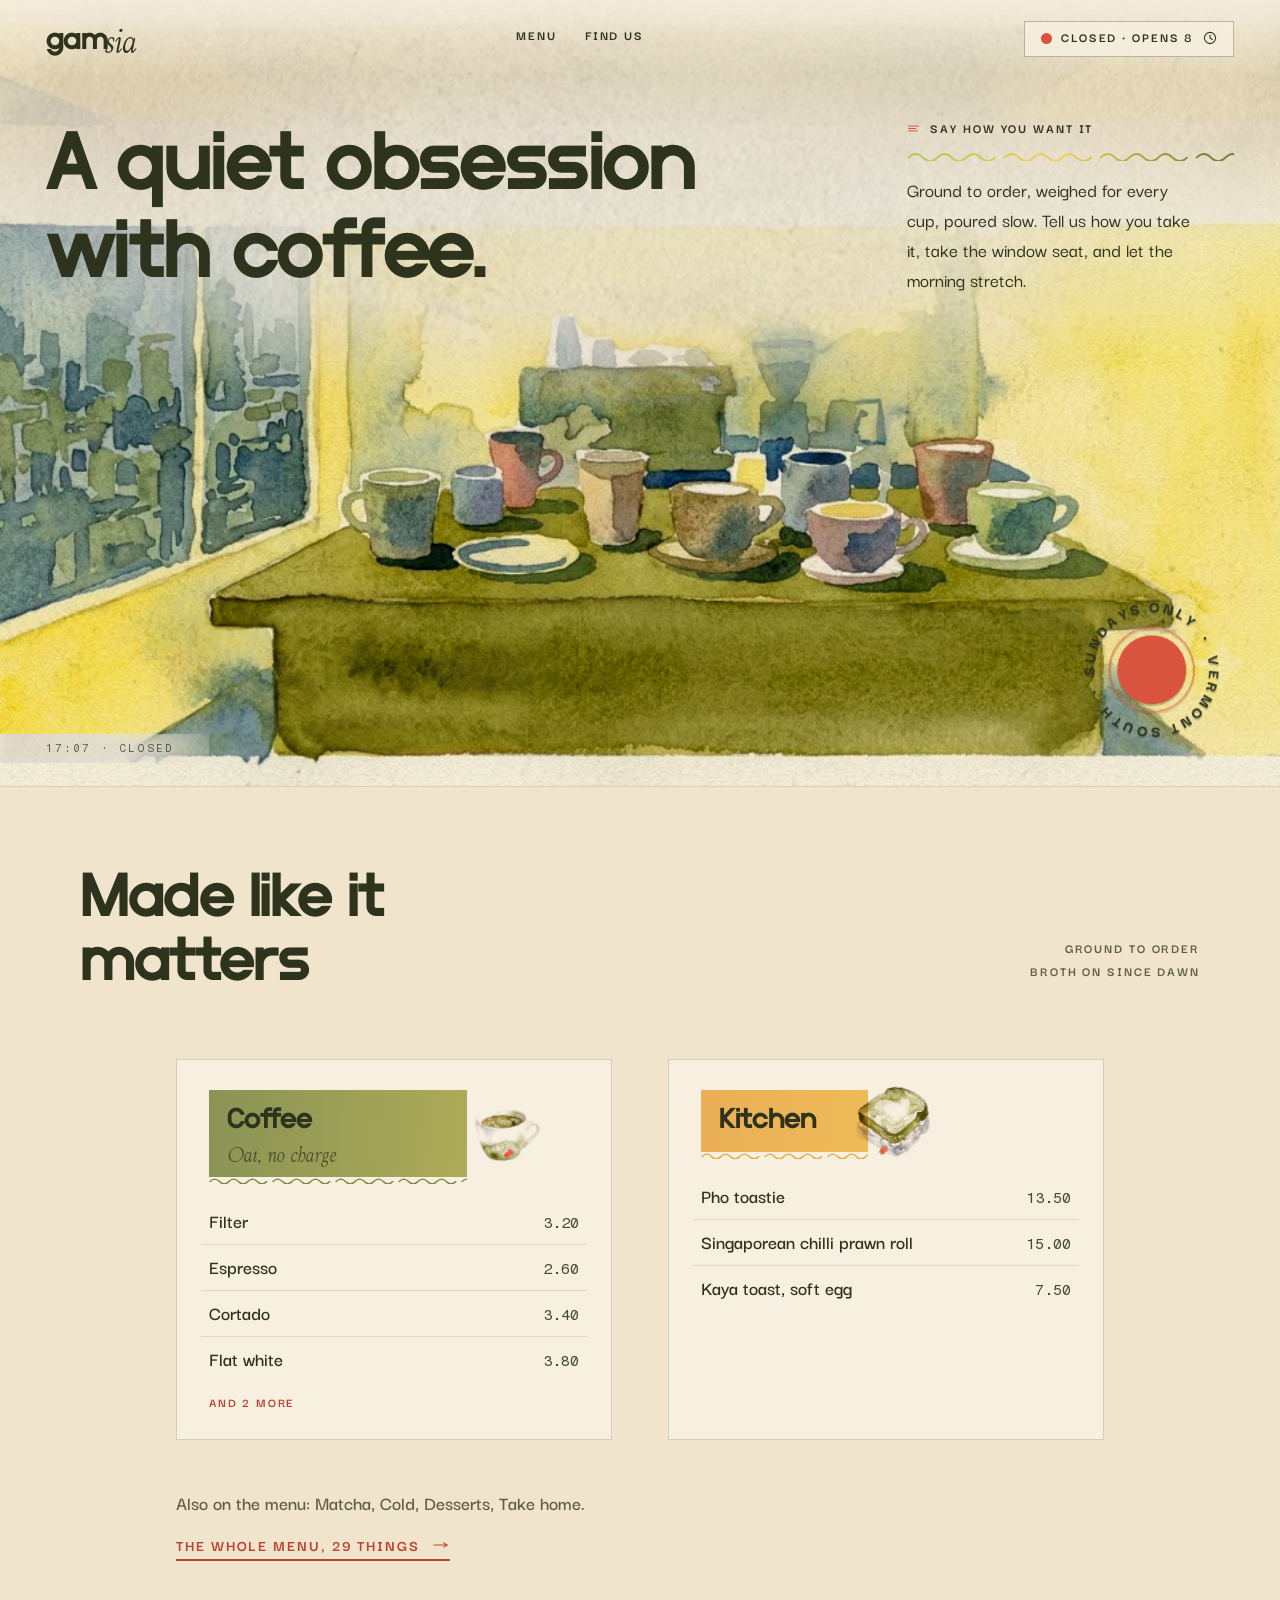
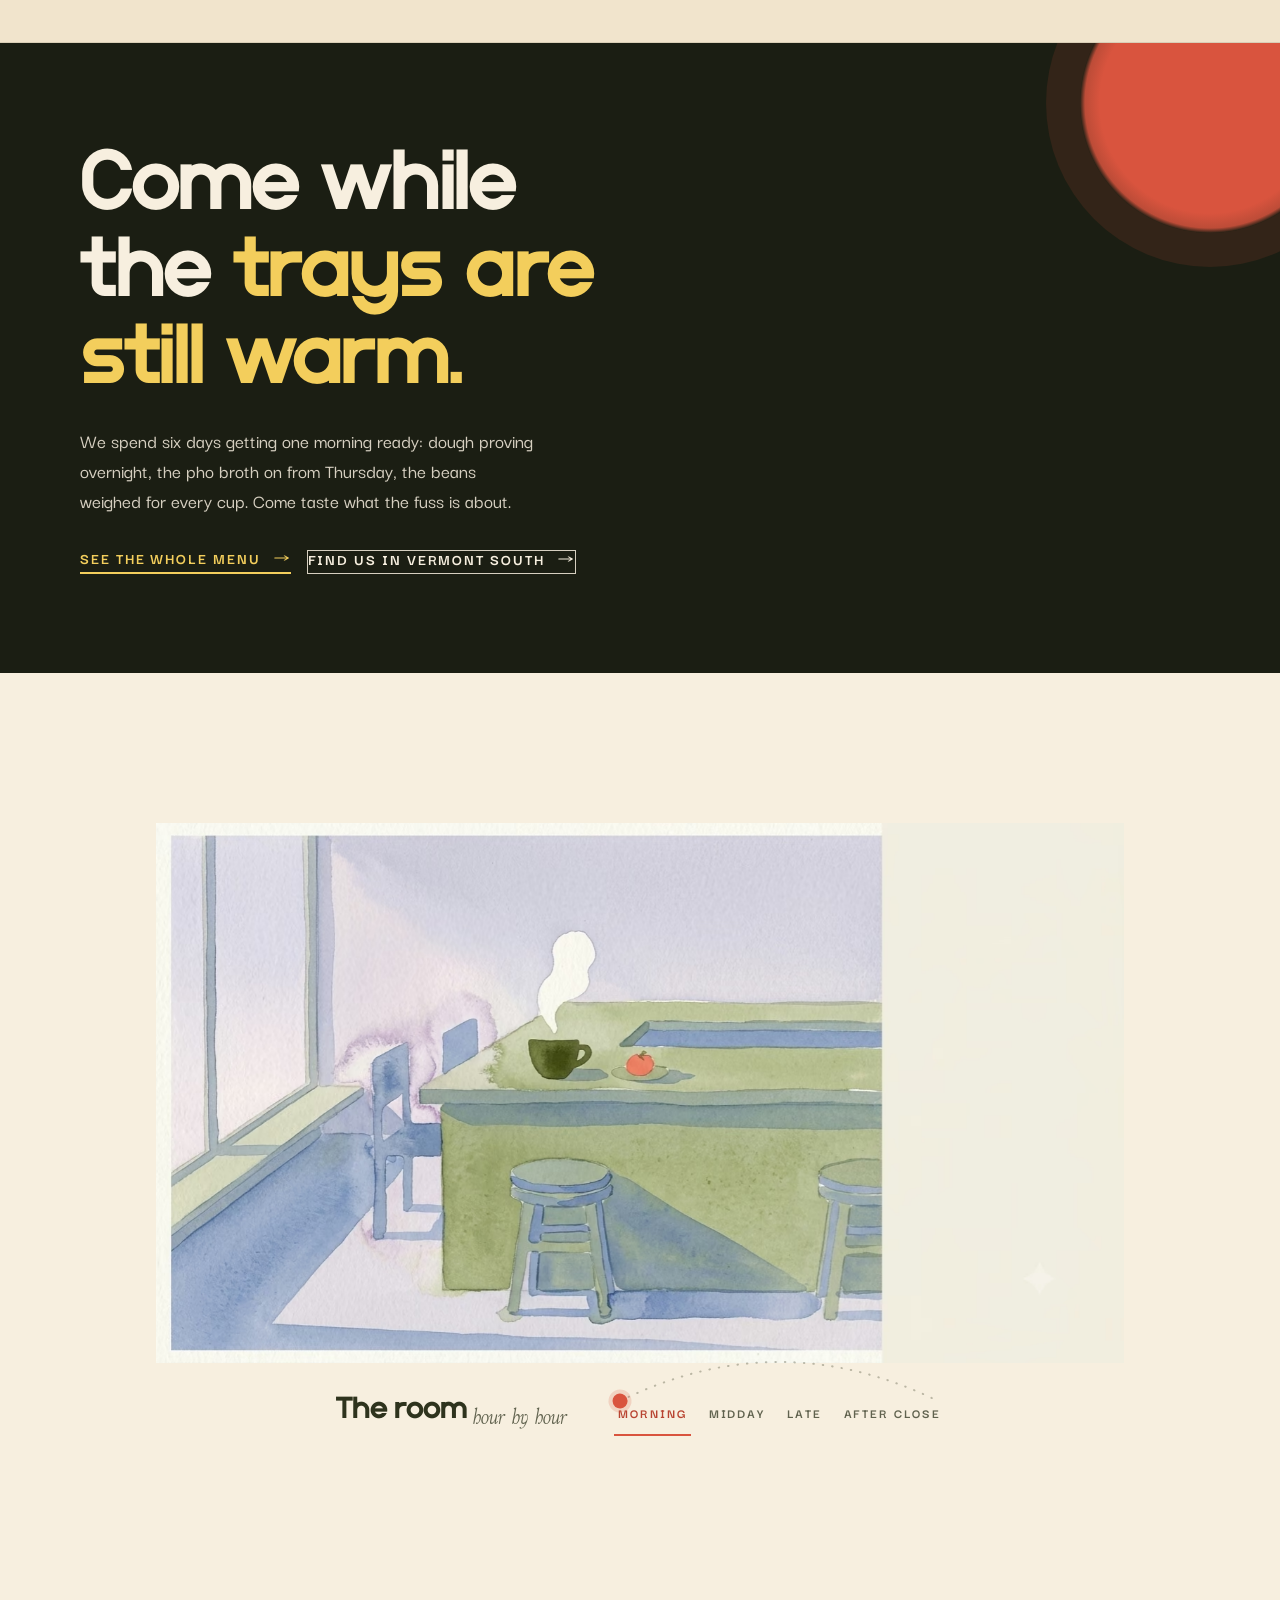
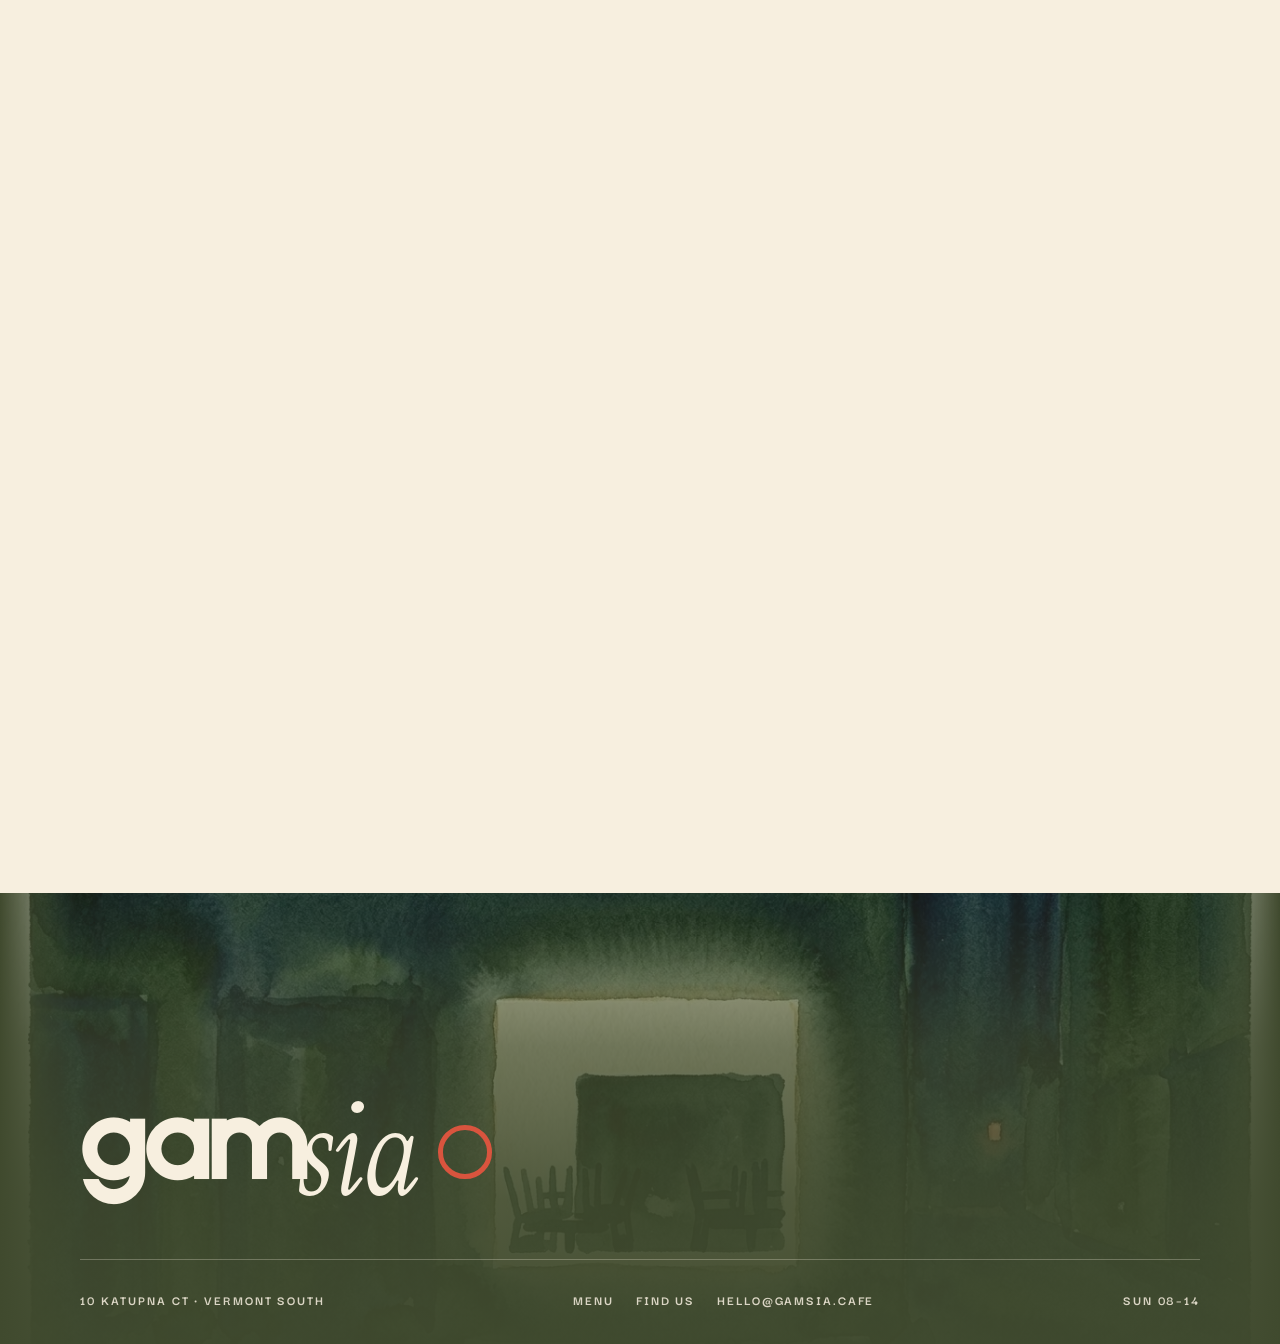
==== commit 0430adeb: "Two lines the copy pass turned up The home hero's no-JS fallback still carried the matcha sentence u" ====
--- a/index.html
+++ b/index.html
@@ -155,7 +155,7 @@
     </p>
     <h1 class="hero-headline">A quiet obsession with coffee.</h1>
     <div class="hero-rule" aria-hidden="true"></div>
-    <p class="hero-body">Stone-ground, whisked to order, poured slow. Tell us how you like it, take the window seat, and let the morning stretch.</p>
+    <p class="hero-body">Ground to order, weighed for every cup, poured slow. Tell us how you take it, take the window seat, and let the morning stretch.</p>
     <a class="hero-onward" href="menu.html#menu">
       What we make
       <span class="mark mark--onward" aria-hidden="true"></span>
--- a/style.css
+++ b/style.css
@@ -1760,6 +1760,10 @@
   .dial { margin-top: 58px; }
   .daystrip-btns button { letter-spacing: 0.1em; font-size: 12.5px; }
 
+  /* The gap and the top padding are the room the paintings stand up into. Each
+     one rises about 44% of its own height above its bar, and the tallest is
+     186px, so a 40px gap put a cup through the last price of the section
+     above it. */
   .board, .find {
     padding-left: 0;
     padding-right: 0;
@@ -1767,8 +1771,8 @@
     display: flex;
     flex-direction: column;
     align-items: stretch;
-    gap: 40px;
-    padding-top: 26px;
+    gap: 96px;
+    padding-top: 92px;
   }
   .board-col, .find > div { display: contents; }
   .sec { min-height: 0 !important; }
@@ -1781,16 +1785,54 @@
   .page-head h1 { font-size: 72px; line-height: 0.9; margin-bottom: 14px; }
   .page-meta { text-align: left; padding: 0; font-size: 12.5px; }
   .page-rule { margin-top: 20px; }
-  /* Same conservation as the desktop head: the room the rule sits in comes out
-     of the margin, so the phone board does not shift under its paintings either. */
+  /* The bar runs the column here rather than shrink-wrapping its own copy.
+     Shrink-wrapping is right on the desktop, where the bar and the painting
+     float together in a wide measure and the varied lengths read as set. On a
+     phone the list beneath runs edge to edge, so a bar that stops at two
+     thirds of the column puts a hard vertical cut through the middle of the
+     section and the set stops looking like one thing. Full width, and the
+     squiggle — which is the bar's own wet edge — runs the width with it.
+
+     Which leaves the painting somewhere to be. It rests on the top right
+     corner: most of its body above the bar on paper, its base dipping into the
+     pigment. That is the same job it always had, capping the end of the bar,
+     resolved for a column too narrow to hang it off the side of one. Lift it
+     further and it hovers; drop it and the drawing goes flat in the colour
+     again. --art is the widest it may be and the bar reserves that much of its
+     own right-hand end, so the two cannot drift apart. */
   .sec-head {
-    --bar-pad-r: 44px;
-    --bar-overhang: 96px;
+    --art: clamp(140px, 44vw, 186px);
+    --bar-pad-r: calc(var(--art) * 0.62 + 16px);
+    width: auto;
+    max-width: none;
     padding: 11px var(--bar-pad-r) 13px 14px;
     margin-bottom: 18px;
   }
+  /* An item row bleeds 8px each side of the measure so its hover ground and
+     its rule run a little wider than its words. That was invisible while the
+     bar was shorter than the list; now that they share a width, the bar has to
+     share the bleed too or it sits 8px inside every rule under it. Only where
+     there is a list to line up with — Find us has prose, which starts at the
+     measure. */
+  .board .sec-head, .preview .sec-head { margin-left: -8px; margin-right: -8px; }
+  /* A bar with nothing standing on it has no reason to hold the room open; on
+     Find us three of the four are like that. */
+  .sec-head:not(:has(.spot)) { --bar-pad-r: 26px; }
   .sec-name { font-size: 36px; display: block; }
-  .sec-note { display: block; margin-top: 8px; text-align: inherit; }
+  /* The note has a line to itself here, so it may use two of them. It could
+     not before: nowrap under a bar this much shorter puts a long note out past
+     the pigment and onto the painting. */
+  .sec-note {
+    display: block;
+    /* flex: none is what the tuck needs beside a name; on its own line it is
+       what stops the note wrapping at all, so it holds its one-line width and
+       walks out from under the bar. */
+    flex: 0 1 100%;
+    min-width: 0;
+    margin-top: 8px;
+    text-align: inherit;
+    white-space: normal;
+  }
   .item { font-size: 19px; }
   .standfirst { font-size: 21px; max-width: 28ch; }
   .board-foot { padding-top: 110px; }
@@ -1802,7 +1844,15 @@
 
   /* --into-m and --t1-m below hung the paintings in the phone's margins and
      are unused now; --w is still read from the same rules. */
-  .sec-head > .spot { --spot-w: clamp(104px, calc(var(--w, 190px) * 0.56), 132px); }
+  /* Off the top edge rather than the side, and flush with the bar's right end.
+     44% is where it reads as resting on the bar: much less and the drawing
+     goes flat in the pigment, much more and it floats above it. */
+  .sec-head > .spot {
+    --spot-w: clamp(140px, calc(var(--w, 190px) * 0.86), var(--art));
+    right: 0;
+    top: 0;
+    transform: translateY(-44%) rotate(var(--tilt, 0deg));
+  }
 
   .spot--cup       { --w: 240px; --into-m: 72px; --t1-m: -44px; }
   .spot--espresso  { --w: 150px; --into-m: 56px; }
@@ -1815,14 +1865,37 @@
   .spot--matcha    { --w: 190px; --into-m: 58px; --t1-m: -74px; }
   .spot--flatwhite { --w: 280px; --into-m: 86px; --t1-m: -44px; }
 
-  .preview .sec-head > .spot { --spot-w: clamp(92px, calc(var(--w, 150px) * 0.54), 118px); }
-  .preview .sec { padding: 24px 22px 24px; }
+  /* The card carries its own bar figures, so it does not inherit the board's
+     and takes the same treatment separately — and the home page's preview is
+     the surface a phone meets first, so it is where the bar stopping short was
+     most visible. --art is smaller here because the card is narrower than the
+     page by its own padding, and the card grows a top padding to stand the
+     painting up in rather than letting it break the border. */
+  .preview .sec-head {
+    --art: clamp(120px, 36vw, 156px);
+    --bar-pad-r: calc(var(--art) * 0.62 + 14px);
+  }
+  .preview .sec-head > .spot { --spot-w: clamp(120px, calc(var(--w, 190px) * 0.72), var(--art)); }
+  .preview .sec { padding: 56px 22px 24px; }
+  .preview-cols { gap: 76px; }
 
   .visit h2 { font-size: 52px; }
   .visit::after { width: 170px; height: 170px; top: -50px; right: -50px; }
 
-  .foot-sign { font-size: 64px; padding-top: 34px; }
-  .foot-inner { padding: 24px 0 24px; font-size: 12.5px; }
+  /* The footer's three groups are one row on the desktop. On the phone each of
+     them is wider than the box, so each took a full line of its own and
+     justify-content: space-between had nothing left to do — three loose bands
+     with the gaps stretched between them, which is not a fold of that row but
+     the loss of it. The nav goes last and takes a line to itself; the address
+     and the hours then fit one line together and space-between works again.
+
+     The band gets shorter with them, which is the other half of it: cover was
+     cropping a quarter off the sides of a 1.79 painting to fill a 1.38 box, so
+     the room lost its edges and read as a dark green field. */
+  .foot-sign { font-size: 58px; padding-top: 30px; }
+  .foot .foot-inner { margin-top: 26px; }
+  .foot-inner { padding: 20px 0 24px; font-size: 12px; gap: 14px 18px; }
+  .foot .foot-nav { order: 1; flex-basis: 100%; gap: 20px; }
 }
 
 /* Between the mobile comp and the full 1120 board there is no margin wide
--- a/style.css
+++ b/style.css
@@ -1760,6 +1760,10 @@
   .dial { margin-top: 58px; }
   .daystrip-btns button { letter-spacing: 0.1em; font-size: 12.5px; }
 
+  /* The gap and the top padding are the room the paintings stand up into. Each
+     one rises about 44% of its own height above its bar, and the tallest is
+     186px, so a 40px gap put a cup through the last price of the section
+     above it. */
   .board, .find {
     padding-left: 0;
     padding-right: 0;
@@ -1767,8 +1771,8 @@
     display: flex;
     flex-direction: column;
     align-items: stretch;
-    gap: 40px;
-    padding-top: 26px;
+    gap: 96px;
+    padding-top: 92px;
   }
   .board-col, .find > div { display: contents; }
   .sec { min-height: 0 !important; }
@@ -1781,16 +1785,54 @@
   .page-head h1 { font-size: 72px; line-height: 0.9; margin-bottom: 14px; }
   .page-meta { text-align: left; padding: 0; font-size: 12.5px; }
   .page-rule { margin-top: 20px; }
-  /* Same conservation as the desktop head: the room the rule sits in comes out
-     of the margin, so the phone board does not shift under its paintings either. */
+  /* The bar runs the column here rather than shrink-wrapping its own copy.
+     Shrink-wrapping is right on the desktop, where the bar and the painting
+     float together in a wide measure and the varied lengths read as set. On a
+     phone the list beneath runs edge to edge, so a bar that stops at two
+     thirds of the column puts a hard vertical cut through the middle of the
+     section and the set stops looking like one thing. Full width, and the
+     squiggle — which is the bar's own wet edge — runs the width with it.
+
+     Which leaves the painting somewhere to be. It rests on the top right
+     corner: most of its body above the bar on paper, its base dipping into the
+     pigment. That is the same job it always had, capping the end of the bar,
+     resolved for a column too narrow to hang it off the side of one. Lift it
+     further and it hovers; drop it and the drawing goes flat in the colour
+     again. --art is the widest it may be and the bar reserves that much of its
+     own right-hand end, so the two cannot drift apart. */
   .sec-head {
-    --bar-pad-r: 44px;
-    --bar-overhang: 96px;
+    --art: clamp(140px, 44vw, 186px);
+    --bar-pad-r: calc(var(--art) * 0.62 + 16px);
+    width: auto;
+    max-width: none;
     padding: 11px var(--bar-pad-r) 13px 14px;
     margin-bottom: 18px;
   }
+  /* An item row bleeds 8px each side of the measure so its hover ground and
+     its rule run a little wider than its words. That was invisible while the
+     bar was shorter than the list; now that they share a width, the bar has to
+     share the bleed too or it sits 8px inside every rule under it. Only where
+     there is a list to line up with — Find us has prose, which starts at the
+     measure. */
+  .board .sec-head, .preview .sec-head { margin-left: -8px; margin-right: -8px; }
+  /* A bar with nothing standing on it has no reason to hold the room open; on
+     Find us three of the four are like that. */
+  .sec-head:not(:has(.spot)) { --bar-pad-r: 26px; }
   .sec-name { font-size: 36px; display: block; }
-  .sec-note { display: block; margin-top: 8px; text-align: inherit; }
+  /* The note has a line to itself here, so it may use two of them. It could
+     not before: nowrap under a bar this much shorter puts a long note out past
+     the pigment and onto the painting. */
+  .sec-note {
+    display: block;
+    /* flex: none is what the tuck needs beside a name; on its own line it is
+       what stops the note wrapping at all, so it holds its one-line width and
+       walks out from under the bar. */
+    flex: 0 1 100%;
+    min-width: 0;
+    margin-top: 8px;
+    text-align: inherit;
+    white-space: normal;
+  }
   .item { font-size: 19px; }
   .standfirst { font-size: 21px; max-width: 28ch; }
   .board-foot { padding-top: 110px; }
@@ -1802,7 +1844,15 @@
 
   /* --into-m and --t1-m below hung the paintings in the phone's margins and
      are unused now; --w is still read from the same rules. */
-  .sec-head > .spot { --spot-w: clamp(104px, calc(var(--w, 190px) * 0.56), 132px); }
+  /* Off the top edge rather than the side, and flush with the bar's right end.
+     44% is where it reads as resting on the bar: much less and the drawing
+     goes flat in the pigment, much more and it floats above it. */
+  .sec-head > .spot {
+    --spot-w: clamp(140px, calc(var(--w, 190px) * 0.86), var(--art));
+    right: 0;
+    top: 0;
+    transform: translateY(-44%) rotate(var(--tilt, 0deg));
+  }
 
   .spot--cup       { --w: 240px; --into-m: 72px; --t1-m: -44px; }
   .spot--espresso  { --w: 150px; --into-m: 56px; }
@@ -1815,14 +1865,37 @@
   .spot--matcha    { --w: 190px; --into-m: 58px; --t1-m: -74px; }
   .spot--flatwhite { --w: 280px; --into-m: 86px; --t1-m: -44px; }
 
-  .preview .sec-head > .spot { --spot-w: clamp(92px, calc(var(--w, 150px) * 0.54), 118px); }
-  .preview .sec { padding: 24px 22px 24px; }
+  /* The card carries its own bar figures, so it does not inherit the board's
+     and takes the same treatment separately — and the home page's preview is
+     the surface a phone meets first, so it is where the bar stopping short was
+     most visible. --art is smaller here because the card is narrower than the
+     page by its own padding, and the card grows a top padding to stand the
+     painting up in rather than letting it break the border. */
+  .preview .sec-head {
+    --art: clamp(120px, 36vw, 156px);
+    --bar-pad-r: calc(var(--art) * 0.62 + 14px);
+  }
+  .preview .sec-head > .spot { --spot-w: clamp(120px, calc(var(--w, 190px) * 0.72), var(--art)); }
+  .preview .sec { padding: 56px 22px 24px; }
+  .preview-cols { gap: 76px; }
 
   .visit h2 { font-size: 52px; }
   .visit::after { width: 170px; height: 170px; top: -50px; right: -50px; }
 
-  .foot-sign { font-size: 64px; padding-top: 34px; }
-  .foot-inner { padding: 24px 0 24px; font-size: 12.5px; }
+  /* The footer's three groups are one row on the desktop. On the phone each of
+     them is wider than the box, so each took a full line of its own and
+     justify-content: space-between had nothing left to do — three loose bands
+     with the gaps stretched between them, which is not a fold of that row but
+     the loss of it. The nav goes last and takes a line to itself; the address
+     and the hours then fit one line together and space-between works again.
+
+     The band gets shorter with them, which is the other half of it: cover was
+     cropping a quarter off the sides of a 1.79 painting to fill a 1.38 box, so
+     the room lost its edges and read as a dark green field. */
+  .foot-sign { font-size: 58px; padding-top: 30px; }
+  .foot .foot-inner { margin-top: 26px; }
+  .foot-inner { padding: 20px 0 24px; font-size: 12px; gap: 14px 18px; }
+  .foot .foot-nav { order: 1; flex-basis: 100%; gap: 20px; }
 }
 
 /* Between the mobile comp and the full 1120 board there is no margin wide
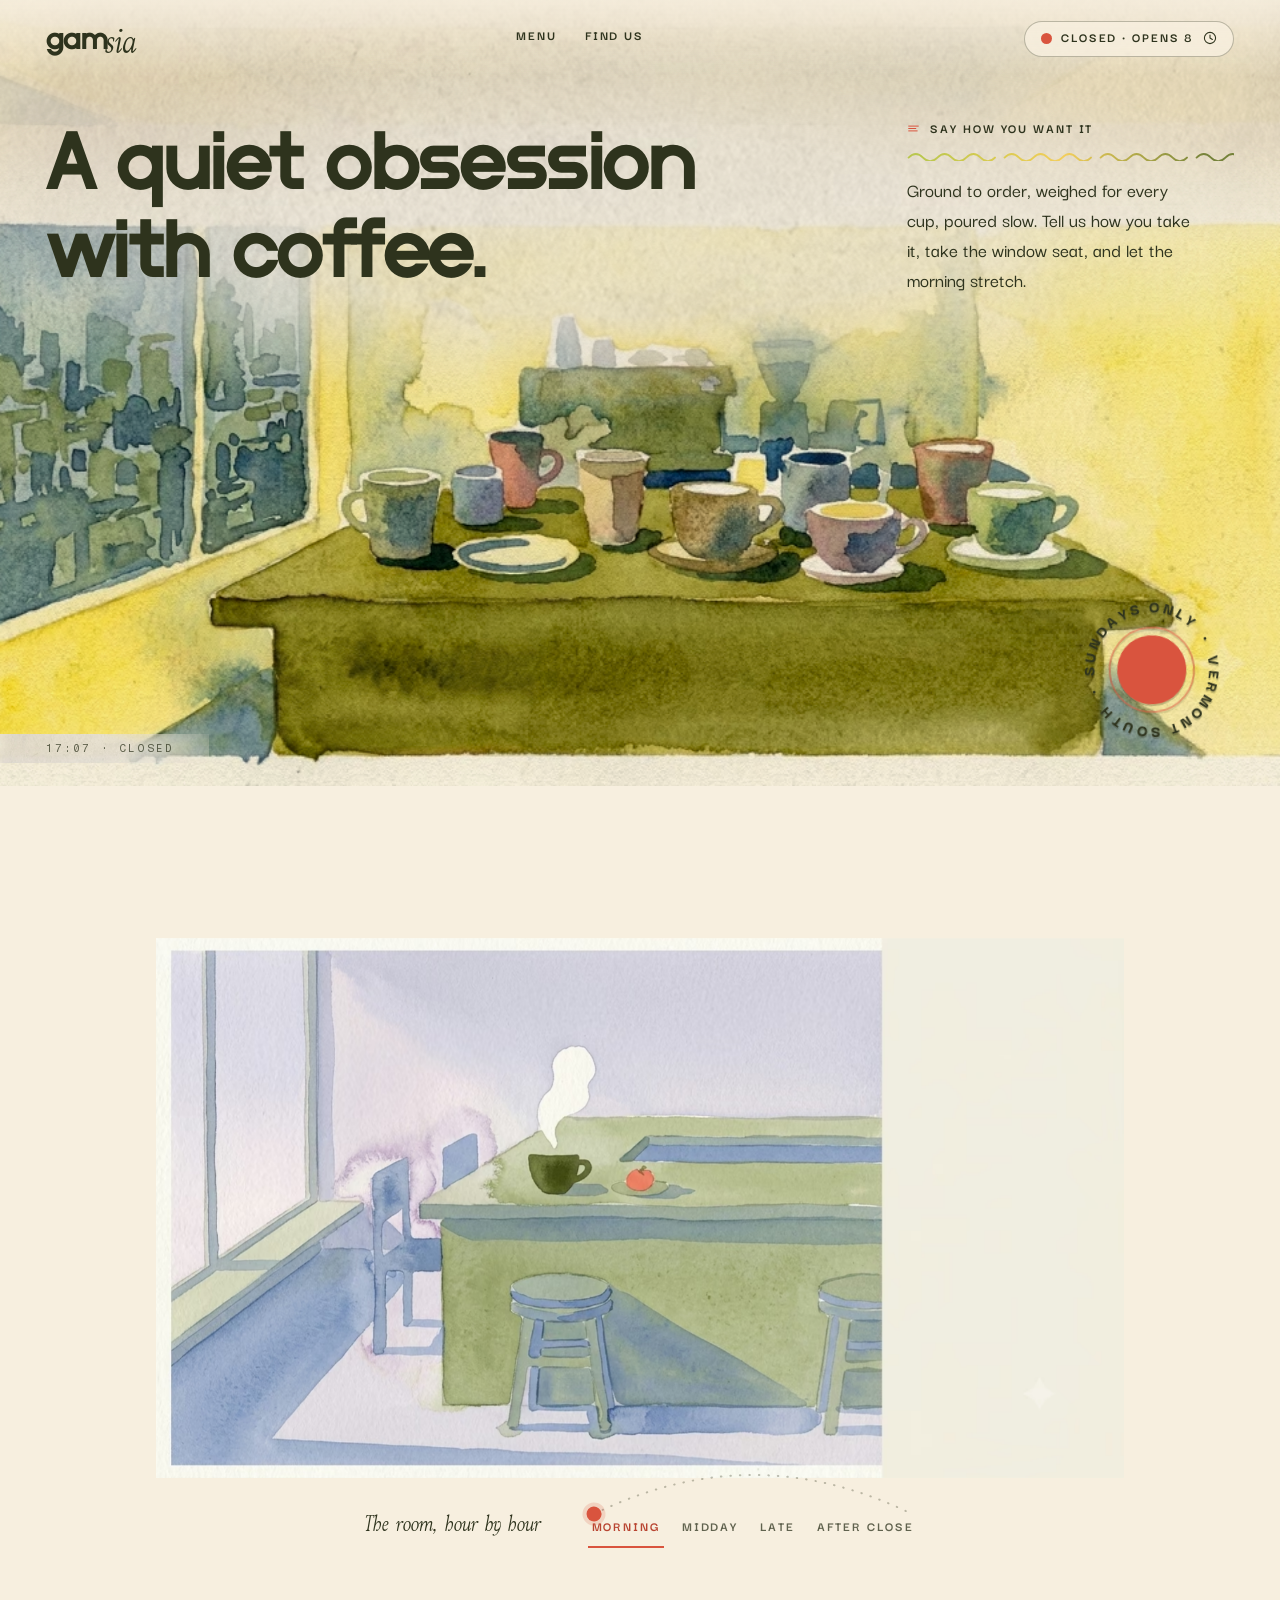
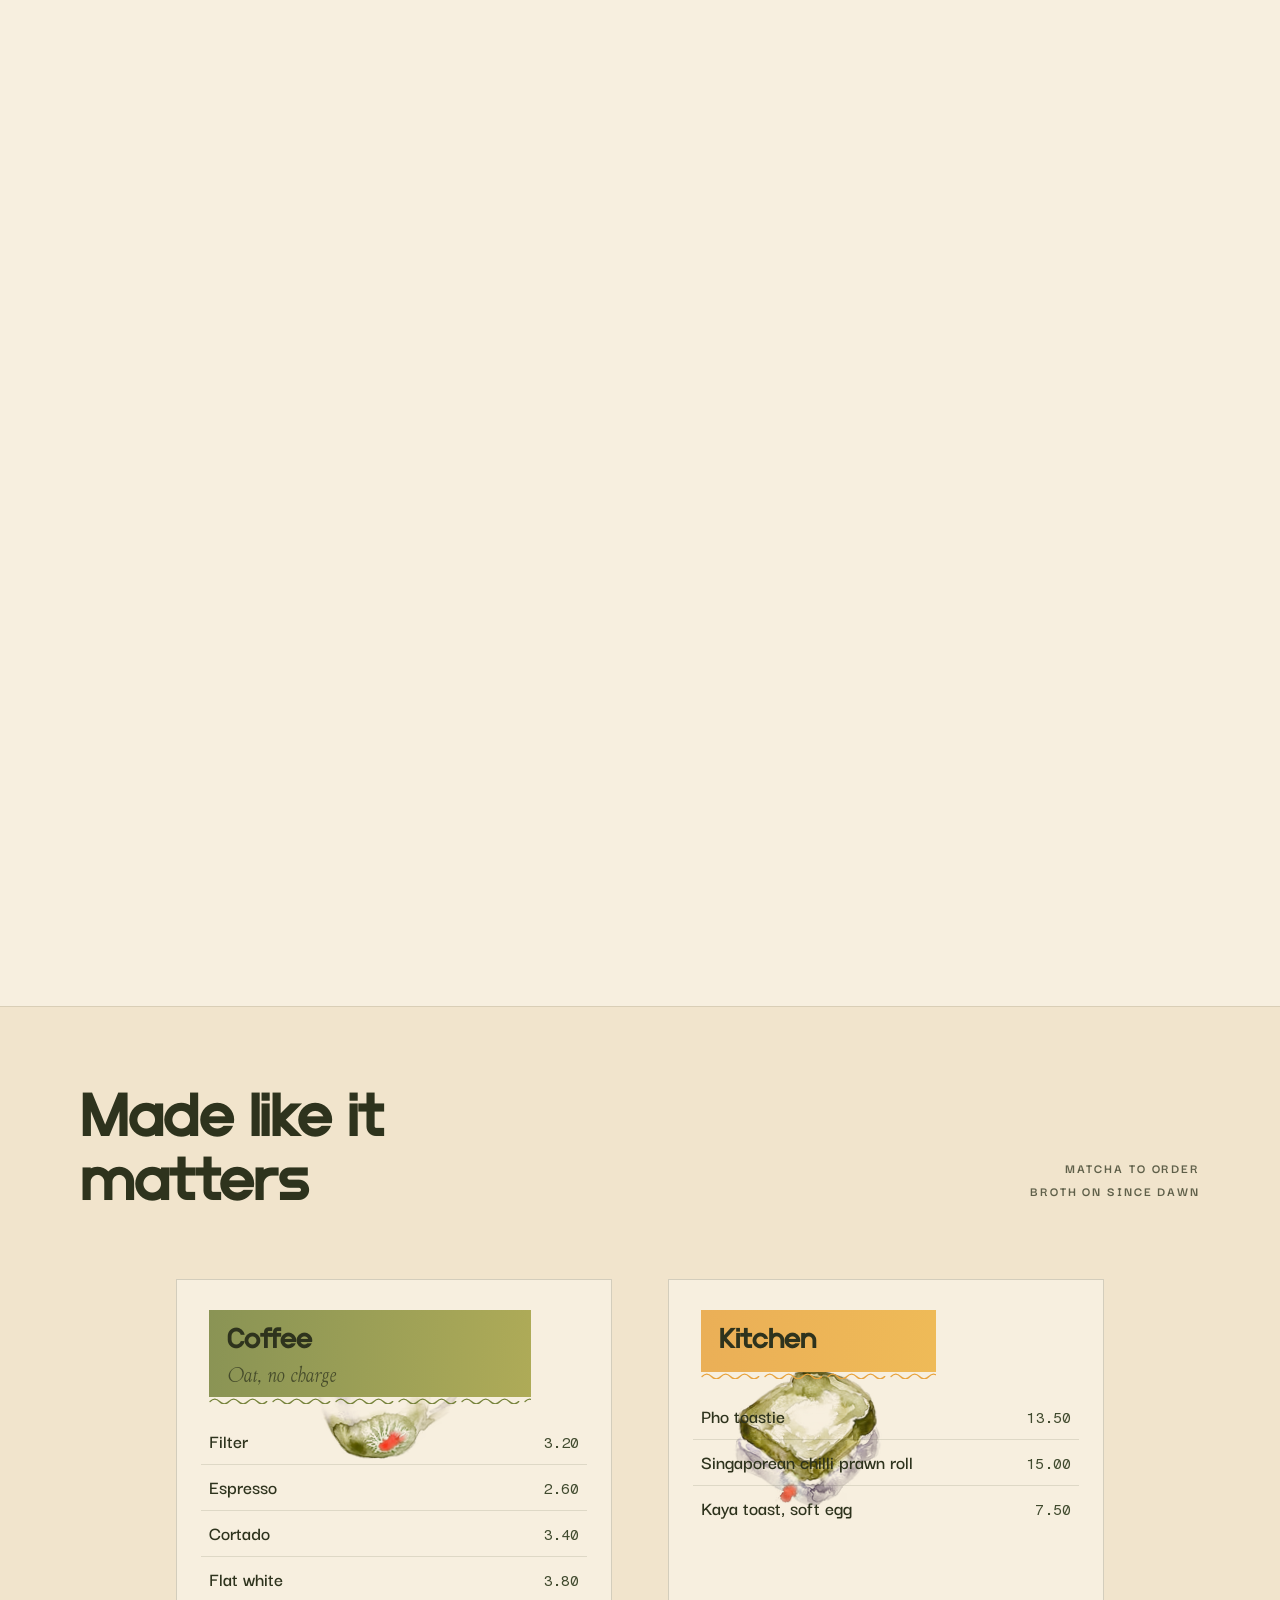
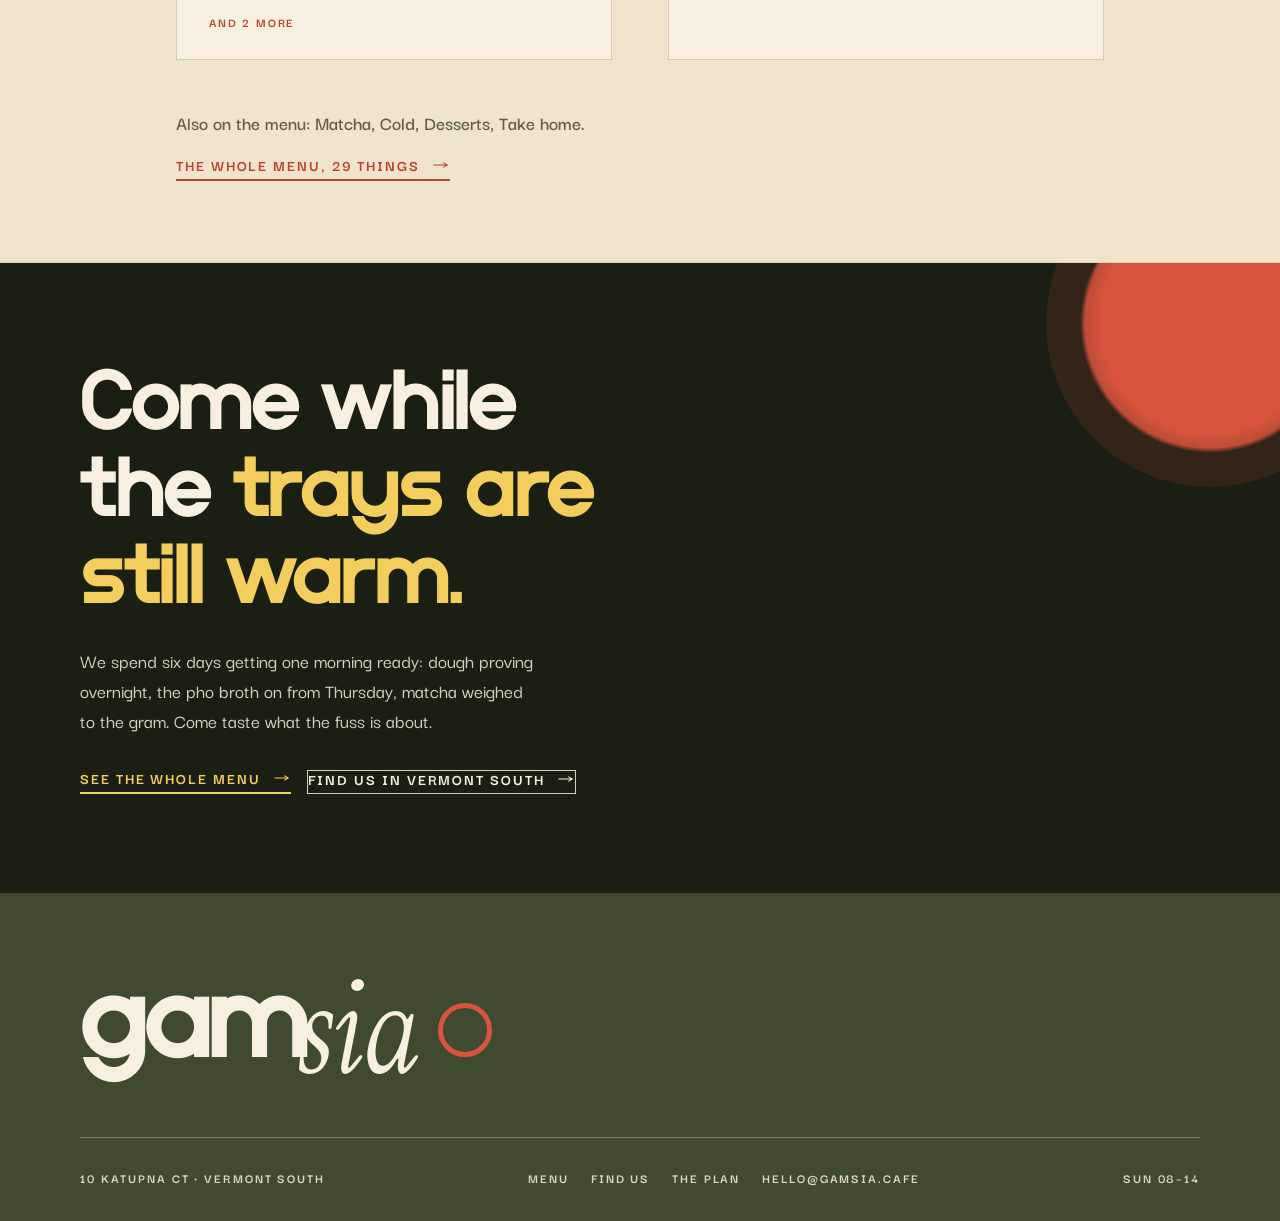
==== commit 7fd593a0: "Put the plan on the site as a fourth page plan.html joins Menu and Find us: the verdict, three findi" ====
--- a/index.html
+++ b/index.html
@@ -5,14 +5,14 @@
 <meta charset="utf-8">
 <meta name="viewport" content="width=device-width, initial-scale=1">
 
-<title>gam sia · coffee, pho toasties and desserts, Sundays only</title>
-<meta name="description" content="A small cafe on Katupna Ct in Vermont South, open Sundays only, eight till two. Coffee ground to order, a small east-west kitchen, and desserts baked that morning.">
+<title>gam sia · matcha, pho toasties and desserts, Sundays only</title>
+<meta name="description" content="A small cafe on Katupna Ct in Vermont South, open Sundays only, eight till two. Matcha built to order, a small east-west kitchen, and desserts baked that morning.">
 
 <link rel="canonical" href="https://itschriswang.github.io/VinsCafe/">
 <meta property="og:type" content="website">
 <meta property="og:site_name" content="gam sia">
-<meta property="og:title" content="gam sia · coffee, pho toasties and desserts, Sundays only">
-<meta property="og:description" content="Coffee ground to order, a pho toastie with the broth cooked down to a gravy, and desserts baked that morning. One morning a week: Sundays, eight till two.">
+<meta property="og:title" content="gam sia · matcha, pho toasties and desserts, Sundays only">
+<meta property="og:description" content="Matcha built to order, a pho toastie with the broth cooked down to a gravy, and desserts baked that morning. One morning a week: Sundays, eight till two.">
 <meta property="og:url" content="https://itschriswang.github.io/VinsCafe/">
 <meta property="og:image" content="https://itschriswang.github.io/VinsCafe/art/og-home.jpg">
 <meta property="og:image:width" content="1200">
@@ -47,7 +47,7 @@
   "name": "gam sia",
   "url": "https://itschriswang.github.io/VinsCafe/",
   "image": "https://itschriswang.github.io/VinsCafe/art/og-home.jpg",
-  "description": "A small independent cafe on Katupna Ct, Vermont South. Coffee ground to order, an east-west kitchen, desserts, and matcha. Sundays only.",
+  "description": "A small independent cafe on Katupna Ct, Vermont South. Matcha built to order, an east-west kitchen, desserts, and coffee. Sundays only.",
   "servesCuisine": [
     "Coffee",
     "Asian Fusion",
@@ -153,9 +153,9 @@
       <span class="mark mark--board" aria-hidden="true"></span>
       <span class="hero-eyebrow-text">Say how you want it</span>
     </p>
-    <h1 class="hero-headline">A quiet obsession with coffee.</h1>
+    <h1 class="hero-headline">A quiet obsession with matcha.</h1>
     <div class="hero-rule" aria-hidden="true"></div>
-    <p class="hero-body">Ground to order, weighed for every cup, poured slow. Tell us how you take it, take the window seat, and let the morning stretch.</p>
+    <p class="hero-body">Stone-ground, whisked to order, poured slow. Tell us how you like it, take the window seat, and let the morning stretch.</p>
     <a class="hero-onward" href="menu.html#menu">
       What we make
       <span class="mark mark--onward" aria-hidden="true"></span>
@@ -185,58 +185,11 @@
 
 </section>
 
-<!-- The cafe is shut about three quarters of the week, so the hero alone would
-     leave most visitors on a page that only says we are closed. This is here in
-     every state: the first two sections of menu.json, four items each. -->
-<section class="page preview" id="menu-preview">
-  <div class="page-inner">
-    <div class="preview-head">
-      <h2>Made like it matters</h2>
-      <p class="page-meta">Ground to order<br>Broth on since dawn</p>
-    </div>
-    <div class="page-rule" aria-hidden="true"></div>
-
-<!--gen:preview-->
-    <div class="preview-cols" data-preview-sig="1p4bclo">
-      <section class="sec" data-sec="coffee" style="--i:0"><div class="sec-head"><h3 class="sec-name">Coffee</h3><p class="sec-note">Oat, no charge</p><img class="spot spot--cup" width="330" height="177" alt="Watercolour of a green and lilac cup, half full, a small red mark on its side." loading="lazy" decoding="async" sizes="(max-width:719px) 240px, (max-width:1179px) 260px, 330px" srcset="art/spot-cup-330w.avif 330w, art/spot-cup-660w.avif 660w" src="art/spot-cup-660w.webp"></div><ul class="items"><li class="item" data-item="filter"><span class="item-name">Filter</span><span class="item-lead" aria-hidden="true"></span><span class="item-price">3.20</span></li><li class="item" data-item="espresso"><span class="item-name">Espresso</span><span class="item-lead" aria-hidden="true"></span><span class="item-price">2.60</span></li><li class="item" data-item="cortado"><span class="item-name">Cortado</span><span class="item-lead" aria-hidden="true"></span><span class="item-price">3.40</span></li><li class="item" data-item="flat-white"><span class="item-name">Flat white</span><span class="item-lead" aria-hidden="true"></span><span class="item-price">3.80</span></li></ul><p class="sec-more">and 2 more</p></section>
-      <section class="sec sec--flip" data-sec="kitchen" style="--i:1"><div class="sec-head"><h3 class="sec-name">Kitchen</h3><img class="spot spot--toast" width="220" height="252" alt="Watercolour of two thick slices of toast stacked, a red drop of jam below them." loading="lazy" decoding="async" sizes="(max-width:719px) 170px, (max-width:1179px) 175px, 220px" srcset="art/spot-toast-220w.avif 220w, art/spot-toast-440w.avif 440w" src="art/spot-toast-440w.webp"></div><ul class="items"><li class="item" data-item="pho-toastie"><span class="item-name">Pho toastie</span><span class="item-lead" aria-hidden="true"></span><span class="item-price">13.50</span></li><li class="item" data-item="singaporean-chilli-prawn-roll"><span class="item-name">Singaporean chilli prawn roll</span><span class="item-lead" aria-hidden="true"></span><span class="item-price">15.00</span></li><li class="item" data-item="kaya-toast-soft-egg"><span class="item-name">Kaya toast, soft egg</span><span class="item-lead" aria-hidden="true"></span><span class="item-price">7.50</span></li></ul></section>
-    </div>
-    <div class="preview-tail">
-      <p class="preview-rest">Also on the menu: Matcha, Cold, Desserts, Take home.</p>
-      <a class="hero-onward preview-more" href="menu.html#menu">
-        The whole menu, 29 things
-        <span class="mark mark--onward" aria-hidden="true"></span>
-      </a>
-    </div>
-<!--/gen-->
-  </div>
-</section>
-
-<section class="visit">
-  <div class="visit-inner">
-    <h2>Come while the <span class="u-sun">trays are still warm.</span></h2>
-    <p>We spend six days getting one morning ready: dough proving overnight, the pho broth on from Thursday, the beans weighed for every cup. Come taste what the fuss is about.</p>
-    <div class="visit-actions">
-      <a class="hero-onward" href="menu.html#menu">
-        See the whole menu
-        <span class="mark mark--onward" aria-hidden="true"></span>
-      </a>
-      <a class="hero-onward hero-onward--ghost" href="find-us.html">
-        Find us in Vermont South
-        <span class="mark mark--onward" aria-hidden="true"></span>
-      </a>
-    </div>
-  </div>
-</section>
-
 <!-- The paintings are keyed to the clock, so on any one visit three of the
      four are invisible. This dial lets a visitor turn the room through its
      whole day; the pigment layer bleeds one painting into the next. -->
 <div class="daystrip">
-  <!-- Two flex items, so the italic can tuck under the name's shoulder the way
-       the board's section notes do. The space before the <i> is for the reader
-       that hears this rather than sees it; flex trims it out of the layout. -->
-  <p class="daystrip-label">The room <i>hour by hour</i></p>
+  <p class="daystrip-label">The room, hour by hour</p>
   <div class="dial">
     <svg class="dial-arc" viewBox="0 0 330 48" aria-hidden="true">
       <path d="M6,44 Q165,-34 324,44" fill="none" stroke="currentColor" stroke-width="2" stroke-linecap="round" stroke-dasharray="0.5 9"/>
@@ -251,17 +204,58 @@
   </div>
 </div>
 
+<!-- The cafe is shut about three quarters of the week, so the hero alone would
+     leave most visitors on a page that only says we are closed. This is here in
+     every state: the first two sections of menu.json, four items each. -->
+<section class="page preview" id="menu-preview">
+  <div class="page-inner">
+    <div class="preview-head">
+      <h2>Made like it matters</h2>
+      <p class="page-meta">Matcha to order<br>Broth on since dawn</p>
+    </div>
+    <div class="page-rule" aria-hidden="true"></div>
+
+<!--gen:preview-->
+    <div class="preview-cols" data-preview-sig="g3dsbu">
+      <section class="sec" data-sec="matcha" style="--i:0"><div class="sec-head"><h3 class="sec-name">Matcha</h3><p class="sec-note">Built to order</p><img class="spot spot--matcha" width="280" height="319" alt="Watercolour of a matcha bowl and a bamboo whisk, the green settling in the base." loading="lazy" decoding="async" sizes="(max-width:719px) 210px, (max-width:1179px) 225px, 280px" srcset="art/spot-matcha-280w.avif 280w, art/spot-matcha-560w.avif 560w" src="art/spot-matcha-560w.webp"></div><ul class="items"><li class="item" data-item="usucha-whisked-plain"><span class="item-name">Usucha, whisked plain</span><span class="item-lead" aria-hidden="true"></span><span class="item-price">4.60</span></li><li class="item" data-item="matcha-latte"><span class="item-name">Matcha latte</span><span class="item-lead" aria-hidden="true"></span><span class="item-price">5.00</span></li><li class="item" data-item="ceremonial-grade"><span class="item-name">Ceremonial grade</span><span class="item-lead" aria-hidden="true"></span><span class="item-price">6.20</span></li><li class="item" data-item="iced-matcha"><span class="item-name">Iced matcha</span><span class="item-lead" aria-hidden="true"></span><span class="item-price">5.00</span></li></ul><p class="sec-more">and 3 more</p></section>
+      <section class="sec sec--flip" data-sec="kitchen" style="--i:1"><div class="sec-head"><h3 class="sec-name">Kitchen</h3><p class="sec-note">Under the grill</p><img class="spot spot--toast" width="220" height="252" alt="Watercolour of two thick slices of toast stacked, a red drop of jam below them." loading="lazy" decoding="async" sizes="(max-width:719px) 170px, (max-width:1179px) 175px, 220px" srcset="art/spot-toast-220w.avif 220w, art/spot-toast-440w.avif 440w" src="art/spot-toast-440w.webp"></div><ul class="items"><li class="item" data-item="pho-toastie"><span class="item-name">Pho toastie</span><span class="item-lead" aria-hidden="true"></span><span class="item-price">13.50</span></li><li class="item" data-item="singaporean-chilli-prawn-roll"><span class="item-name">Singaporean chilli prawn roll</span><span class="item-lead" aria-hidden="true"></span><span class="item-price">15.00</span></li><li class="item" data-item="kaya-toast-soft-egg"><span class="item-name">Kaya toast, soft egg</span><span class="item-lead" aria-hidden="true"></span><span class="item-price">7.50</span></li></ul></section>
+    </div>
+    <div class="preview-tail">
+      <p class="preview-rest">Also on the menu: Cold, Desserts, Take home, Coffee.</p>
+      <a class="hero-onward preview-more" href="menu.html#menu">
+        The whole menu, 29 things
+        <span class="mark mark--onward" aria-hidden="true"></span>
+      </a>
+    </div>
+<!--/gen-->
+  </div>
+</section>
+
+<section class="visit">
+  <div class="visit-inner">
+    <h2>Come while the <span class="u-sun">trays are still warm.</span></h2>
+    <p>We spend six days getting one morning ready: dough proving overnight, the pho broth on from Thursday, matcha weighed to the gram. Come taste what the fuss is about.</p>
+    <div class="visit-actions">
+      <a class="hero-onward" href="menu.html#menu">
+        See the whole menu
+        <span class="mark mark--onward" aria-hidden="true"></span>
+      </a>
+      <a class="hero-onward hero-onward--ghost" href="find-us.html">
+        Find us in Vermont South
+        <span class="mark mark--onward" aria-hidden="true"></span>
+      </a>
+    </div>
+  </div>
+</section>
+
 <footer class="foot">
-    <img class="foot-plate" alt="" aria-hidden="true" loading="lazy" decoding="async"
-         width="1376" height="768" sizes="100vw"
-         srcset="art/hero-closed-960w.avif 960w, art/hero-closed-1376w.avif 1376w"
-         src="art/hero-closed-1376w.webp">
   <p class="foot-sign" aria-hidden="true"><span class="wm-a">gam</span><span class="wm-b">sia</span><span class="foot-sun"></span></p>
   <div class="foot-inner">
     <span>10 Katupna Ct · Vermont South</span>
     <nav class="foot-nav" aria-label="Footer">
       <a href="menu.html">Menu</a>
       <a href="find-us.html">Find us</a>
+      <a href="plan.html">The plan</a>
       <a href="mailto:hello@gamsia.cafe">hello@gamsia.cafe</a>
     </nav>
     <span class="foot-hours"><!--gen:hours-summary-->Sun 08–14<!--/gen--></span>
--- a/style.css
+++ b/style.css
@@ -375,8 +375,7 @@
   padding: 9px 16px 11px;
   background: var(--cream-85);
   border: 1px solid var(--ink-30);
-  /* Square, because the panel it opens is square. A lozenge above a hard-edged
-     card read as two different pieces of furniture. */
+  border-radius: 999px;
   cursor: pointer;
   text-align: left;
   transition: border-color 160ms var(--ease-out), background 160ms var(--ease-out);
@@ -409,15 +408,12 @@
 .ind-trigger .mark { --mark-size: 14px; --mark-color: currentColor; }
 [data-state='closed'] .hero .ind-trigger .mark { --mark-color: var(--paper); }
 
-/* The panel is a card lifted off the paper, and it used to say so with a
-   rounded corner and a soft glow. The rest of the site now cuts square and
-   prints flat, so it lifts the way a printed block does: hard edge, solid
-   offset, no blur. */
 .ind-panel {
   padding: 24px 26px 26px;
   background: var(--paper);
-  border: 1px solid var(--ink);
-  box-shadow: 8px 8px 0 rgba(46, 51, 29, 0.13);
+  border: 1px solid var(--ink-18);
+  border-radius: 14px;
+  box-shadow: 0 22px 44px -20px rgba(46, 51, 29, 0.4);
 }
 html.js .ind-panel {
   position: absolute;
@@ -438,15 +434,7 @@
   color: var(--sun-deep);
   margin: 0 0 12px;
 }
-/* An address is something a visitor acts on, so it is set in the face that
-   carries information. The italic is the hand, and the hand never says where
-   to go — same reason `.find address` is Epoch. */
-.ind-addr {
-  font: 400 25px/1.12 var(--display);
-  letter-spacing: -0.03em;
-  color: var(--ink);
-  margin: 0 0 18px;
-}
+.ind-addr { font: italic 400 22px/1.3 var(--serif); color: var(--ink); margin: 0 0 16px; }
 .ind-panel .hours { margin-top: 4px; }
 .ind-close {
   position: absolute;
@@ -565,19 +553,7 @@
   -webkit-mask-image: radial-gradient(50% 50% at 50% 50%, #000 48%, rgba(0,0,0,0) 100%);
           mask-image: radial-gradient(50% 50% at 50% 50%, #000 48%, rgba(0,0,0,0) 100%);
 }
-/* Morning's box has the same exposed bottom-left corner as midday's, and the
-   404 is the page that found it — the checker only ever renders index, so the
-   one page with its own headline had never been measured. That headline then
-   ran three lines at 1440 and put the last line's first glyph on the counter's
-   dark green, 8px inside the sheet's feathered edge: two pixels at 2.96:1
-   against a 3.0 bar, the same ghost the note below describes. Reach down as
-   well as left. The home morning this also widens went 3.63 to 3.99, and the
-   corner stays covered for whatever the 404 says next — it is two lines now
-   and measures 4.22, but it was three lines yesterday. */
-[data-state='morning'] .hero-type::before {
-  left: calc(-1 * var(--bleed) - 72px);
-  bottom: -110px;
-}
+[data-state='morning'] .hero-type::before { left: calc(-1 * var(--bleed) - 52px); }
 [data-state='late'] .hero-type::before { right: calc(-1 * var(--bleed) - 52px); }
 /* Midday's headline reaches into the bottom-left of its box, over the dark
    of the city window, where the ellipse had already faded out, measured at
@@ -873,25 +849,9 @@
   border-bottom: 1px solid var(--ink-12);
   background: var(--paper-2);
 }
-/* The dial gets the board's lockup rather than a lone italic line: the name in
-   Epoch, the note tucked under its shoulder. Same two faces, same tuck. */
 .daystrip-label {
-  display: flex;
-  align-items: baseline;
-  gap: 5px;
-  font: 400 34px/1 var(--display);
-  letter-spacing: -0.03em;
+  font: italic 400 22px/1 var(--serif);
   color: var(--ink);
-  white-space: nowrap;
-}
-/* Sized off the name rather than in pixels, so the phone's smaller label keeps
-   the same pair rather than ending up with an italic larger than its name. */
-.daystrip-label i {
-  font: italic 400 0.64em/1 var(--serif);
-  letter-spacing: 0;
-  color: var(--ink-75);
-  position: relative;
-  top: 0.28em;
 }
 /* The dial: a dotted horizon arc with the red sun riding it. offset-path
    carries the sun between the four hours; browsers without motion paths get
@@ -1009,52 +969,10 @@
 /* -------------------------------------------------------------- footer --- */
 
 .foot {
-  position: relative;
-  isolation: isolate;
   background: var(--pine);
   color: var(--paper);
   padding: 0 var(--gutter);
-  overflow: hidden;
-}
-
-/* The room after close is the footer's ground, not a strip laid on top of it.
-   It used to lead the hero, and because the cafe is shut six days a week that
-   made a dark empty room the first thing very nearly everyone saw. It is the
-   wrong first impression of a place and the right last one, so the whole foot
-   of every page is now that room, with the sign and the links standing in it.
-
-   The scrim is pine, graded: light at the top where nothing is set, heaviest
-   at the bottom where the small type is. The painting has a lit doorway in it
-   and the scan carries pure white at its border, so the top of the gradient is
-   as far as it can be lifted and still keep 13.5px type off the floor. */
-.foot-plate {
-  position: absolute;
-  inset: 0;
-  z-index: 0;
-  width: 100%;
-  height: 100%;
-  max-width: none;
-  margin: 0;
-  object-fit: cover;
-  object-position: center 34%;
-  /* cover fits the width here, so the scan's own torn paper border sits at
-     both ends of the band; the hero never showed it because it crops harder. */
-  -webkit-mask-image: linear-gradient(90deg, rgba(0,0,0,0) 0, #000 6%, #000 94%, rgba(0,0,0,0) 100%);
-          mask-image: linear-gradient(90deg, rgba(0,0,0,0) 0, #000 6%, #000 94%, rgba(0,0,0,0) 100%);
-}
-.foot::before {
-  content: '';
-  position: absolute;
-  inset: 0;
-  z-index: 1;
-  pointer-events: none;
-  background: linear-gradient(to bottom,
-    rgba(64, 74, 46, 0.34) 0%,
-    rgba(64, 74, 46, 0.74) 34%,
-    rgba(64, 74, 46, 0.91) 68%,
-    rgba(64, 74, 46, 0.97) 100%);
-}
-.foot-sign, .foot-inner { position: relative; z-index: 2; }
+}
 .foot-inner {
   max-width: var(--board-w);
   margin: 0 auto;
@@ -1079,9 +997,7 @@
 .foot-sign {
   max-width: var(--board-w);
   margin: 0 auto;
-  /* The footer is the room after close, so it is given the height to be a room
-     rather than a band with a wordmark in it. */
-  padding: clamp(96px, 13vw, 190px) 0 0;
+  padding: 44px 0 0;
   font: 400 clamp(64px, 10vw, 150px)/0.9 var(--display);
   letter-spacing: -0.05em;
   color: var(--paper);
@@ -1105,9 +1021,8 @@
 .foot .foot-inner { border-top: 1px solid rgba(247,239,223,0.28); margin-top: 36px; }
 
 /* ---------------------------------------------------------------- page ---
-   Menu and Find us share the board's measure and its section bars. The menu
-   runs one column with a painting capping each bar; Find us keeps two, because
-   four short sections in one column is a long thin page. */
+   Menu and Find us share the board's print grid: one measure, two columns,
+   the paintings hanging in the wide margins. */
 
 .page { padding: 0 var(--gutter); }
 .page-inner { max-width: var(--board-w); margin: 0 auto; }
@@ -1217,8 +1132,8 @@
 .sec-head {
   --rule-h: 7px;
   --bar-pig: color-mix(in srgb, var(--pigment) 84%, var(--paper));
-  --bar-pad-r: 76px;
-  --bar-overhang: 152px;
+  --bar-pad-r: 178px;
+  --bar-overhang: 74px;
   position: relative;
   width: fit-content;
   /* .board clips horizontally, so the bar has to stop short by exactly the
@@ -1256,14 +1171,9 @@
    them would otherwise reach back under the section's own name. */
 .sec-head > .spot {
   position: absolute;
-  /* The offset is a share of the painting's own width, so every section keeps
-     the same small overlap whatever size its artwork is: about a quarter of it
-     on the pigment, the rest out on the paper. It used to sit mostly on the
-     bar, which buried the drawing in its own section's colour. */
-  --spot-w: clamp(150px, calc(var(--w, 220px) * 0.62), 205px);
-  right: calc(var(--spot-w) * -0.74);
+  right: calc(-1 * var(--bar-overhang));
   top: 50%;
-  width: var(--spot-w);
+  width: clamp(170px, calc(var(--w, 220px) * 0.78), 250px);
   max-width: none;
   transform: translateY(-50%) rotate(var(--tilt, 0deg));
 }
@@ -1462,10 +1372,10 @@
 /* A preview card is narrower than the board, so its bar carries a smaller
    painting; everything else about the treatment is the same. */
 .preview .sec-head {
-  --bar-pad-r: 52px;
-  --bar-overhang: 112px;
-}
-.preview .sec-head > .spot { --spot-w: clamp(112px, calc(var(--w, 190px) * 0.46), 145px); }
+  --bar-pad-r: 120px;
+  --bar-overhang: 48px;
+}
+.preview .sec-head > .spot { width: clamp(120px, calc(var(--w, 190px) * 0.5), 150px); }
 .preview .sec-name { font-size: 32px; }
 .preview .sec-note { font-size: 21px; }
 
@@ -1560,45 +1470,16 @@
   overflow-x: clip;
 }
 .find .sec { margin-bottom: 52px; }
-/* The board takes each bar's colour from the painting hanging on it. Find us
-   has one painting between four sections, so three of them fell back to the
-   same moss and the page read as one long green column. These are the same
-   pigments, assigned by hand because there is no painting to read them off. */
-.find > div > .sec:nth-of-type(1) { --pigment: var(--lichen); }
-.find > div > .sec:nth-of-type(2) { --pigment: var(--clay-deep); }
-.find > div:nth-of-type(2) > .sec:nth-of-type(1) { --pigment: var(--sky); }
-.find > div:nth-of-type(2) > .sec:nth-of-type(2) { --pigment: var(--amber); }
-/* The board's bars are set to a full measure. These sit in half of one, so the
-   pair is scaled to the column it lives in — at the board's 40px the notes had
-   nowhere to tuck and dropped under the names, which is the one thing the
-   lockup is not. Three of the four bars hang nothing and keep none of the
-   board's overhang; the one that does gets the room back, and enough right
-   padding that the painting caps the bar rather than landing on the note.
-   Gated on the two columns existing: below 720px Find us is the same single
-   stack the board is, and takes the board's bars unchanged. */
-@media (min-width: 720px) {
-  .find .sec-head {
-    align-items: baseline;
-    flex-wrap: nowrap;
-    --bar-overhang: 0px;
-    --bar-pad-r: 30px;
-  }
-  .find .sec-head:has(.spot) { --bar-overhang: 88px; --bar-pad-r: 70px; }
-  .find .sec-name { flex: none; white-space: nowrap; font-size: 32px; }
-  .find .sec-note { font-size: 21px; }
-}
+.find .sec-head { align-items: center; }
+.find .sec-name { flex: none; white-space: nowrap; }
 .find address {
-  font: 400 clamp(32px, 3.1vw, 40px)/1.08 var(--display);
-  letter-spacing: -0.03em;
-  font-style: normal;
+  font: italic 400 clamp(34px, 3.8vw, 48px)/1.15 var(--serif);
+  font-style: italic;
   color: var(--ink);
   margin: 0 0 20px;
 }
-/* Scoped to the section's own children, not every p under .find: the note in
-   the bar is a p too, and this rule is a font shorthand, so as `.find p` it
-   outranked .sec-note and quietly reset the tucked italic to the body sans. */
-.find .sec > p { font: 500 20px/1.5 var(--sans); color: var(--ink); max-width: 44ch; text-wrap: pretty; }
-.find .sec > p + p { margin-top: 12px; }
+.find p { font: 500 20px/1.5 var(--sans); color: var(--ink); max-width: 44ch; text-wrap: pretty; }
+.find p + p { margin-top: 12px; }
 .find .hero-onward { margin-top: 24px; }
 .find-links { display: flex; flex-direction: column; gap: 10px; margin-top: 20px; }
 .find-links a {
@@ -1686,31 +1567,10 @@
      busy for it, so the stamp is a desktop pleasure. */
   .roundel { display: none; }
 
-  /* The band was four fixed heights, which is a bet on one phone. It lost:
-     500px of midday painting under a 139px bar left 83px of a small iPhone's
-     first screen for type, so you landed on two thirds of a headline — and on
-     a 667px phone you landed on none of it at all, in any state.
-
-     It is measured off the viewport now, and off the small one: svh is the
-     height with the browser's chrome up, which is what a phone shows on first
-     paint. dvh would be wrong — it grows as the chrome collapses, and would
-     resize the painting under the reader mid-scroll.
-
-     320px is what the type above the fold needs: the bar, the sheet's overlap
-     back onto the painting, the eyebrow, and the tallest headline any state
-     carries at this width. One figure for all four, because the fold is the
-     same for all four; what still differs per state is the crop, which is
-     --plate-pos's job and always was. The floor keeps a painting on the
-     shortest phone, the ceiling keeps the old height as the most it can be. */
-  [data-state='morning'],
-  [data-state='midday'],
-  [data-state='late'],
-  [data-state='closed']  { --band: clamp(240px, calc(100svh - 320px), 460px); }
-
-  [data-state='morning'] { --plate-pos: 22% 46%; }
-  [data-state='late']    { --plate-pos: 78% 46%; }
-  [data-state='midday']  { --plate-pos: 55% 92%; }
-  [data-state='closed']  { --plate-pos: 50% 42%; }
+  [data-state='morning'] { --band: 420px; --plate-pos: 22% 46%; }
+  [data-state='late']    { --band: 420px; --plate-pos: 78% 46%; }
+  [data-state='midday']  { --band: 500px; --plate-pos: 55% 92%; }
+  [data-state='closed']  { --band: 410px; --plate-pos: 50% 42%; }
 
   [data-state='morning'] .hero-type,
   [data-state='midday']  .hero-type,
@@ -1755,15 +1615,11 @@
   [data-state='closed'] .hero-eyebrow { align-self: flex-start; }
 
   .daystrip { gap: 0 20px; padding: 24px var(--gutter) 16px; }
-  .daystrip-label { font-size: 26px; width: 100%; justify-content: center; }
+  .daystrip-label { font-size: 19px; width: 100%; text-align: center; }
   /* the arc reaches 38px above the buttons; the label must clear it */
   .dial { margin-top: 58px; }
   .daystrip-btns button { letter-spacing: 0.1em; font-size: 12.5px; }
 
-  /* The gap and the top padding are the room the paintings stand up into. Each
-     one rises about 44% of its own height above its bar, and the tallest is
-     186px, so a 40px gap put a cup through the last price of the section
-     above it. */
   .board, .find {
     padding-left: 0;
     padding-right: 0;
@@ -1771,8 +1627,8 @@
     display: flex;
     flex-direction: column;
     align-items: stretch;
-    gap: 96px;
-    padding-top: 92px;
+    gap: 40px;
+    padding-top: 26px;
   }
   .board-col, .find > div { display: contents; }
   .sec { min-height: 0 !important; }
@@ -1785,54 +1641,16 @@
   .page-head h1 { font-size: 72px; line-height: 0.9; margin-bottom: 14px; }
   .page-meta { text-align: left; padding: 0; font-size: 12.5px; }
   .page-rule { margin-top: 20px; }
-  /* The bar runs the column here rather than shrink-wrapping its own copy.
-     Shrink-wrapping is right on the desktop, where the bar and the painting
-     float together in a wide measure and the varied lengths read as set. On a
-     phone the list beneath runs edge to edge, so a bar that stops at two
-     thirds of the column puts a hard vertical cut through the middle of the
-     section and the set stops looking like one thing. Full width, and the
-     squiggle — which is the bar's own wet edge — runs the width with it.
-
-     Which leaves the painting somewhere to be. It rests on the top right
-     corner: most of its body above the bar on paper, its base dipping into the
-     pigment. That is the same job it always had, capping the end of the bar,
-     resolved for a column too narrow to hang it off the side of one. Lift it
-     further and it hovers; drop it and the drawing goes flat in the colour
-     again. --art is the widest it may be and the bar reserves that much of its
-     own right-hand end, so the two cannot drift apart. */
+  /* Same conservation as the desktop head: the room the rule sits in comes out
+     of the margin, so the phone board does not shift under its paintings either. */
   .sec-head {
-    --art: clamp(140px, 44vw, 186px);
-    --bar-pad-r: calc(var(--art) * 0.62 + 16px);
-    width: auto;
-    max-width: none;
+    --bar-pad-r: 86px;
+    --bar-overhang: 40px;
     padding: 11px var(--bar-pad-r) 13px 14px;
     margin-bottom: 18px;
   }
-  /* An item row bleeds 8px each side of the measure so its hover ground and
-     its rule run a little wider than its words. That was invisible while the
-     bar was shorter than the list; now that they share a width, the bar has to
-     share the bleed too or it sits 8px inside every rule under it. Only where
-     there is a list to line up with — Find us has prose, which starts at the
-     measure. */
-  .board .sec-head, .preview .sec-head { margin-left: -8px; margin-right: -8px; }
-  /* A bar with nothing standing on it has no reason to hold the room open; on
-     Find us three of the four are like that. */
-  .sec-head:not(:has(.spot)) { --bar-pad-r: 26px; }
   .sec-name { font-size: 36px; display: block; }
-  /* The note has a line to itself here, so it may use two of them. It could
-     not before: nowrap under a bar this much shorter puts a long note out past
-     the pigment and onto the painting. */
-  .sec-note {
-    display: block;
-    /* flex: none is what the tuck needs beside a name; on its own line it is
-       what stops the note wrapping at all, so it holds its one-line width and
-       walks out from under the bar. */
-    flex: 0 1 100%;
-    min-width: 0;
-    margin-top: 8px;
-    text-align: inherit;
-    white-space: normal;
-  }
+  .sec-note { display: block; margin-top: 8px; text-align: inherit; }
   .item { font-size: 19px; }
   .standfirst { font-size: 21px; max-width: 28ch; }
   .board-foot { padding-top: 110px; }
@@ -1844,15 +1662,7 @@
 
   /* --into-m and --t1-m below hung the paintings in the phone's margins and
      are unused now; --w is still read from the same rules. */
-  /* Off the top edge rather than the side, and flush with the bar's right end.
-     44% is where it reads as resting on the bar: much less and the drawing
-     goes flat in the pigment, much more and it floats above it. */
-  .sec-head > .spot {
-    --spot-w: clamp(140px, calc(var(--w, 190px) * 0.86), var(--art));
-    right: 0;
-    top: 0;
-    transform: translateY(-44%) rotate(var(--tilt, 0deg));
-  }
+  .sec-head > .spot { width: clamp(104px, calc(var(--w, 190px) * 0.62), 150px); }
 
   .spot--cup       { --w: 240px; --into-m: 72px; --t1-m: -44px; }
   .spot--espresso  { --w: 150px; --into-m: 56px; }
@@ -1865,37 +1675,14 @@
   .spot--matcha    { --w: 190px; --into-m: 58px; --t1-m: -74px; }
   .spot--flatwhite { --w: 280px; --into-m: 86px; --t1-m: -44px; }
 
-  /* The card carries its own bar figures, so it does not inherit the board's
-     and takes the same treatment separately — and the home page's preview is
-     the surface a phone meets first, so it is where the bar stopping short was
-     most visible. --art is smaller here because the card is narrower than the
-     page by its own padding, and the card grows a top padding to stand the
-     painting up in rather than letting it break the border. */
-  .preview .sec-head {
-    --art: clamp(120px, 36vw, 156px);
-    --bar-pad-r: calc(var(--art) * 0.62 + 14px);
-  }
-  .preview .sec-head > .spot { --spot-w: clamp(120px, calc(var(--w, 190px) * 0.72), var(--art)); }
-  .preview .sec { padding: 56px 22px 24px; }
-  .preview-cols { gap: 76px; }
+  .preview .sec-head > .spot { width: clamp(96px, calc(var(--w, 150px) * 0.6), 128px); }
+  .preview .sec { padding: 24px 22px 24px; }
 
   .visit h2 { font-size: 52px; }
   .visit::after { width: 170px; height: 170px; top: -50px; right: -50px; }
 
-  /* The footer's three groups are one row on the desktop. On the phone each of
-     them is wider than the box, so each took a full line of its own and
-     justify-content: space-between had nothing left to do — three loose bands
-     with the gaps stretched between them, which is not a fold of that row but
-     the loss of it. The nav goes last and takes a line to itself; the address
-     and the hours then fit one line together and space-between works again.
-
-     The band gets shorter with them, which is the other half of it: cover was
-     cropping a quarter off the sides of a 1.79 painting to fill a 1.38 box, so
-     the room lost its edges and read as a dark green field. */
-  .foot-sign { font-size: 58px; padding-top: 30px; }
-  .foot .foot-inner { margin-top: 26px; }
-  .foot-inner { padding: 20px 0 24px; font-size: 12px; gap: 14px 18px; }
-  .foot .foot-nav { order: 1; flex-basis: 100%; gap: 20px; }
+  .foot-sign { font-size: 64px; padding-top: 34px; }
+  .foot-inner { padding: 24px 0 24px; font-size: 12.5px; }
 }
 
 /* Between the mobile comp and the full 1120 board there is no margin wide
@@ -2058,6 +1845,180 @@
   * { animation-duration: 0.01ms !important; transition-duration: 0.01ms !important; }
 }
 
+/* ----------------------------------------------------------------- plan ---
+   plan.html only. One column, because it is a document and a document is read
+   rather than scanned: the two-column split that suits Find us would break the
+   argument in half. Everything here leans on the tokens the rest of the site
+   already sets, and the sections carry a painting each, so they pick up their
+   pigment from .sec:has() above without naming a colour here. */
+
+.plan {
+  padding: 40px var(--board-margin-live, 0) 0;
+  --board-margin-live: clamp(0px, (100% - 660px) / 2, var(--board-margin));
+}
+
+.plan-lede {
+  font: italic 400 clamp(21px, 2.4vw, 27px)/1.45 var(--serif);
+  color: var(--ink);
+  max-width: 30ch;
+  margin: 0 0 40px;
+}
+
+/* The answer, said once, before any of the working. */
+.plan-verdict {
+  padding: 26px 0 26px 26px;
+  border-left: 3px solid var(--sun-deep);
+  margin: 0 0 8px;
+}
+.plan-verdict-label {
+  font: 700 12.5px/1.6 var(--sans);
+  letter-spacing: 0.16em;
+  text-transform: uppercase;
+  color: var(--sun-deep);
+  margin: 0 0 12px;
+}
+.plan-verdict p { margin: 0 0 12px; max-width: 46ch; }
+.plan-verdict p:last-child { margin-bottom: 0; }
+.plan-verdict-sub {
+  font: 400 clamp(22px, 2.6vw, 30px)/1.15 var(--display);
+  letter-spacing: -0.02em;
+  color: var(--ink);
+}
+
+/* Numbered because they are a sequence of consequences, not a list of topics:
+   the permit problem is why the kitchen problem costs what it does. */
+.plan-finds { list-style: none; margin: 8px 0 0; padding: 0; counter-reset: find; }
+.plan-finds li {
+  counter-increment: find;
+  display: grid;
+  grid-template-columns: 42px 1fr;
+  gap: 4px 18px;
+  padding: 22px 0;
+  border-top: 1px solid var(--ink-18);
+}
+.plan-finds li::before {
+  content: counter(find);
+  grid-row: 1 / span 2;
+  font: 400 30px/1 var(--display);
+  color: var(--pigment, var(--moss));
+  padding-top: 2px;
+}
+.plan-finds h3 {
+  margin: 0;
+  font: 700 17px/1.35 var(--sans);
+  letter-spacing: 0.01em;
+  color: var(--ink);
+}
+.plan-finds p { margin: 8px 0 0; grid-column: 2; }
+
+/* The figures. Generated into plan.html from the model, never typed. */
+.plan-table-wrap { overflow-x: auto; margin: 26px 0 0; }
+.plan-table { border-collapse: collapse; width: 100%; min-width: 420px; }
+.plan-table caption {
+  caption-side: top;
+  text-align: left;
+  padding-bottom: 12px;
+  font: 700 12.5px/1.6 var(--sans);
+  letter-spacing: 0.14em;
+  text-transform: uppercase;
+  color: var(--moss-text);
+}
+.plan-table th, .plan-table td {
+  padding: 11px 14px 11px 0;
+  border-bottom: 1px solid var(--ink-18);
+  text-align: right;
+  font: 400 15px/1.4 var(--mono);
+  font-variant-numeric: tabular-nums;
+  white-space: nowrap;
+  color: var(--ink);
+}
+.plan-table thead th {
+  font: 700 12.5px/1.6 var(--sans);
+  letter-spacing: 0.12em;
+  text-transform: uppercase;
+  color: var(--ink-60);
+  border-bottom-color: var(--ink-30);
+}
+.plan-table th[scope="row"] {
+  text-align: left;
+  font: 600 15.5px/1.4 var(--sans);
+  letter-spacing: 0.01em;
+  padding-right: 24px;
+  white-space: normal;
+  color: var(--ink-75);
+}
+.plan-table tr.is-total th, .plan-table tr.is-total td {
+  border-bottom-color: var(--ink-30);
+  font-weight: 700;
+}
+.plan-table tr.is-total th[scope="row"] { color: var(--ink); }
+.is-loss { color: var(--sun-deep); }
+.plan-table-foot {
+  margin: 16px 0 0;
+  font: 700 13px/1.6 var(--sans);
+  letter-spacing: 0.1em;
+  text-transform: uppercase;
+  color: var(--ink-60);
+}
+
+/* Ranked, so the order is the argument. Only the first one is dressed. */
+.plan-rank { list-style: none; margin: 10px 0 0; padding: 0; }
+.plan-rank li {
+  display: flex;
+  flex-direction: column;
+  gap: 5px;
+  padding: 18px 0;
+  border-top: 1px solid var(--ink-18);
+}
+.plan-rank li.is-first { border-top-color: var(--pigment, var(--moss)); }
+.plan-rank-name {
+  font: 400 clamp(21px, 2.2vw, 26px)/1.1 var(--display);
+  letter-spacing: -0.018em;
+  color: var(--ink);
+}
+.plan-rank li.is-first .plan-rank-name { color: var(--pine); }
+.plan-rank-note { max-width: 52ch; }
+
+/* The order to do things in. Numbered for the same reason as the findings:
+   step two is only cheap because step one came first. */
+.plan-steps { list-style: none; margin: 22px 0 0; padding: 0; counter-reset: step; }
+.plan-steps li {
+  counter-increment: step;
+  display: grid;
+  grid-template-columns: 30px 1fr;
+  gap: 4px 16px;
+  padding: 16px 0;
+  border-top: 1px solid var(--ink-18);
+}
+.plan-steps li::before {
+  content: counter(step, decimal-leading-zero);
+  grid-row: 1 / span 2;
+  font: 400 13px/1.5 var(--mono);
+  color: var(--ink-45);
+}
+.plan-step-k {
+  font: 700 16px/1.4 var(--sans);
+  letter-spacing: 0.01em;
+  color: var(--ink);
+}
+.plan-step-b { grid-column: 2; max-width: 52ch; }
+
+.plan-note {
+  margin: 48px 0 0;
+  padding: 22px 24px;
+  background: var(--paper-2);
+  border: 1px solid var(--ink-18);
+}
+.plan-note p { margin: 0; max-width: 58ch; font-size: 0.95em; color: var(--ink-75); }
+
+@media (max-width: 719px) {
+  .plan { padding-top: 30px; }
+  .plan-lede { margin-bottom: 30px; }
+  .plan-verdict { padding-left: 18px; }
+  .plan-finds li { grid-template-columns: 32px 1fr; gap: 4px 12px; }
+  .plan-finds li::before { font-size: 24px; }
+}
+
 /* ---------------------------------------------------------------- print --- */
 
 @media print {
--- a/style.css
+++ b/style.css
@@ -375,8 +375,7 @@
   padding: 9px 16px 11px;
   background: var(--cream-85);
   border: 1px solid var(--ink-30);
-  /* Square, because the panel it opens is square. A lozenge above a hard-edged
-     card read as two different pieces of furniture. */
+  border-radius: 999px;
   cursor: pointer;
   text-align: left;
   transition: border-color 160ms var(--ease-out), background 160ms var(--ease-out);
@@ -409,15 +408,12 @@
 .ind-trigger .mark { --mark-size: 14px; --mark-color: currentColor; }
 [data-state='closed'] .hero .ind-trigger .mark { --mark-color: var(--paper); }
 
-/* The panel is a card lifted off the paper, and it used to say so with a
-   rounded corner and a soft glow. The rest of the site now cuts square and
-   prints flat, so it lifts the way a printed block does: hard edge, solid
-   offset, no blur. */
 .ind-panel {
   padding: 24px 26px 26px;
   background: var(--paper);
-  border: 1px solid var(--ink);
-  box-shadow: 8px 8px 0 rgba(46, 51, 29, 0.13);
+  border: 1px solid var(--ink-18);
+  border-radius: 14px;
+  box-shadow: 0 22px 44px -20px rgba(46, 51, 29, 0.4);
 }
 html.js .ind-panel {
   position: absolute;
@@ -438,15 +434,7 @@
   color: var(--sun-deep);
   margin: 0 0 12px;
 }
-/* An address is something a visitor acts on, so it is set in the face that
-   carries information. The italic is the hand, and the hand never says where
-   to go — same reason `.find address` is Epoch. */
-.ind-addr {
-  font: 400 25px/1.12 var(--display);
-  letter-spacing: -0.03em;
-  color: var(--ink);
-  margin: 0 0 18px;
-}
+.ind-addr { font: italic 400 22px/1.3 var(--serif); color: var(--ink); margin: 0 0 16px; }
 .ind-panel .hours { margin-top: 4px; }
 .ind-close {
   position: absolute;
@@ -565,19 +553,7 @@
   -webkit-mask-image: radial-gradient(50% 50% at 50% 50%, #000 48%, rgba(0,0,0,0) 100%);
           mask-image: radial-gradient(50% 50% at 50% 50%, #000 48%, rgba(0,0,0,0) 100%);
 }
-/* Morning's box has the same exposed bottom-left corner as midday's, and the
-   404 is the page that found it — the checker only ever renders index, so the
-   one page with its own headline had never been measured. That headline then
-   ran three lines at 1440 and put the last line's first glyph on the counter's
-   dark green, 8px inside the sheet's feathered edge: two pixels at 2.96:1
-   against a 3.0 bar, the same ghost the note below describes. Reach down as
-   well as left. The home morning this also widens went 3.63 to 3.99, and the
-   corner stays covered for whatever the 404 says next — it is two lines now
-   and measures 4.22, but it was three lines yesterday. */
-[data-state='morning'] .hero-type::before {
-  left: calc(-1 * var(--bleed) - 72px);
-  bottom: -110px;
-}
+[data-state='morning'] .hero-type::before { left: calc(-1 * var(--bleed) - 52px); }
 [data-state='late'] .hero-type::before { right: calc(-1 * var(--bleed) - 52px); }
 /* Midday's headline reaches into the bottom-left of its box, over the dark
    of the city window, where the ellipse had already faded out, measured at
@@ -873,25 +849,9 @@
   border-bottom: 1px solid var(--ink-12);
   background: var(--paper-2);
 }
-/* The dial gets the board's lockup rather than a lone italic line: the name in
-   Epoch, the note tucked under its shoulder. Same two faces, same tuck. */
 .daystrip-label {
-  display: flex;
-  align-items: baseline;
-  gap: 5px;
-  font: 400 34px/1 var(--display);
-  letter-spacing: -0.03em;
+  font: italic 400 22px/1 var(--serif);
   color: var(--ink);
-  white-space: nowrap;
-}
-/* Sized off the name rather than in pixels, so the phone's smaller label keeps
-   the same pair rather than ending up with an italic larger than its name. */
-.daystrip-label i {
-  font: italic 400 0.64em/1 var(--serif);
-  letter-spacing: 0;
-  color: var(--ink-75);
-  position: relative;
-  top: 0.28em;
 }
 /* The dial: a dotted horizon arc with the red sun riding it. offset-path
    carries the sun between the four hours; browsers without motion paths get
@@ -1009,52 +969,10 @@
 /* -------------------------------------------------------------- footer --- */
 
 .foot {
-  position: relative;
-  isolation: isolate;
   background: var(--pine);
   color: var(--paper);
   padding: 0 var(--gutter);
-  overflow: hidden;
-}
-
-/* The room after close is the footer's ground, not a strip laid on top of it.
-   It used to lead the hero, and because the cafe is shut six days a week that
-   made a dark empty room the first thing very nearly everyone saw. It is the
-   wrong first impression of a place and the right last one, so the whole foot
-   of every page is now that room, with the sign and the links standing in it.
-
-   The scrim is pine, graded: light at the top where nothing is set, heaviest
-   at the bottom where the small type is. The painting has a lit doorway in it
-   and the scan carries pure white at its border, so the top of the gradient is
-   as far as it can be lifted and still keep 13.5px type off the floor. */
-.foot-plate {
-  position: absolute;
-  inset: 0;
-  z-index: 0;
-  width: 100%;
-  height: 100%;
-  max-width: none;
-  margin: 0;
-  object-fit: cover;
-  object-position: center 34%;
-  /* cover fits the width here, so the scan's own torn paper border sits at
-     both ends of the band; the hero never showed it because it crops harder. */
-  -webkit-mask-image: linear-gradient(90deg, rgba(0,0,0,0) 0, #000 6%, #000 94%, rgba(0,0,0,0) 100%);
-          mask-image: linear-gradient(90deg, rgba(0,0,0,0) 0, #000 6%, #000 94%, rgba(0,0,0,0) 100%);
-}
-.foot::before {
-  content: '';
-  position: absolute;
-  inset: 0;
-  z-index: 1;
-  pointer-events: none;
-  background: linear-gradient(to bottom,
-    rgba(64, 74, 46, 0.34) 0%,
-    rgba(64, 74, 46, 0.74) 34%,
-    rgba(64, 74, 46, 0.91) 68%,
-    rgba(64, 74, 46, 0.97) 100%);
-}
-.foot-sign, .foot-inner { position: relative; z-index: 2; }
+}
 .foot-inner {
   max-width: var(--board-w);
   margin: 0 auto;
@@ -1079,9 +997,7 @@
 .foot-sign {
   max-width: var(--board-w);
   margin: 0 auto;
-  /* The footer is the room after close, so it is given the height to be a room
-     rather than a band with a wordmark in it. */
-  padding: clamp(96px, 13vw, 190px) 0 0;
+  padding: 44px 0 0;
   font: 400 clamp(64px, 10vw, 150px)/0.9 var(--display);
   letter-spacing: -0.05em;
   color: var(--paper);
@@ -1105,9 +1021,8 @@
 .foot .foot-inner { border-top: 1px solid rgba(247,239,223,0.28); margin-top: 36px; }
 
 /* ---------------------------------------------------------------- page ---
-   Menu and Find us share the board's measure and its section bars. The menu
-   runs one column with a painting capping each bar; Find us keeps two, because
-   four short sections in one column is a long thin page. */
+   Menu and Find us share the board's print grid: one measure, two columns,
+   the paintings hanging in the wide margins. */
 
 .page { padding: 0 var(--gutter); }
 .page-inner { max-width: var(--board-w); margin: 0 auto; }
@@ -1217,8 +1132,8 @@
 .sec-head {
   --rule-h: 7px;
   --bar-pig: color-mix(in srgb, var(--pigment) 84%, var(--paper));
-  --bar-pad-r: 76px;
-  --bar-overhang: 152px;
+  --bar-pad-r: 178px;
+  --bar-overhang: 74px;
   position: relative;
   width: fit-content;
   /* .board clips horizontally, so the bar has to stop short by exactly the
@@ -1256,14 +1171,9 @@
    them would otherwise reach back under the section's own name. */
 .sec-head > .spot {
   position: absolute;
-  /* The offset is a share of the painting's own width, so every section keeps
-     the same small overlap whatever size its artwork is: about a quarter of it
-     on the pigment, the rest out on the paper. It used to sit mostly on the
-     bar, which buried the drawing in its own section's colour. */
-  --spot-w: clamp(150px, calc(var(--w, 220px) * 0.62), 205px);
-  right: calc(var(--spot-w) * -0.74);
+  right: calc(-1 * var(--bar-overhang));
   top: 50%;
-  width: var(--spot-w);
+  width: clamp(170px, calc(var(--w, 220px) * 0.78), 250px);
   max-width: none;
   transform: translateY(-50%) rotate(var(--tilt, 0deg));
 }
@@ -1462,10 +1372,10 @@
 /* A preview card is narrower than the board, so its bar carries a smaller
    painting; everything else about the treatment is the same. */
 .preview .sec-head {
-  --bar-pad-r: 52px;
-  --bar-overhang: 112px;
-}
-.preview .sec-head > .spot { --spot-w: clamp(112px, calc(var(--w, 190px) * 0.46), 145px); }
+  --bar-pad-r: 120px;
+  --bar-overhang: 48px;
+}
+.preview .sec-head > .spot { width: clamp(120px, calc(var(--w, 190px) * 0.5), 150px); }
 .preview .sec-name { font-size: 32px; }
 .preview .sec-note { font-size: 21px; }
 
@@ -1560,45 +1470,16 @@
   overflow-x: clip;
 }
 .find .sec { margin-bottom: 52px; }
-/* The board takes each bar's colour from the painting hanging on it. Find us
-   has one painting between four sections, so three of them fell back to the
-   same moss and the page read as one long green column. These are the same
-   pigments, assigned by hand because there is no painting to read them off. */
-.find > div > .sec:nth-of-type(1) { --pigment: var(--lichen); }
-.find > div > .sec:nth-of-type(2) { --pigment: var(--clay-deep); }
-.find > div:nth-of-type(2) > .sec:nth-of-type(1) { --pigment: var(--sky); }
-.find > div:nth-of-type(2) > .sec:nth-of-type(2) { --pigment: var(--amber); }
-/* The board's bars are set to a full measure. These sit in half of one, so the
-   pair is scaled to the column it lives in — at the board's 40px the notes had
-   nowhere to tuck and dropped under the names, which is the one thing the
-   lockup is not. Three of the four bars hang nothing and keep none of the
-   board's overhang; the one that does gets the room back, and enough right
-   padding that the painting caps the bar rather than landing on the note.
-   Gated on the two columns existing: below 720px Find us is the same single
-   stack the board is, and takes the board's bars unchanged. */
-@media (min-width: 720px) {
-  .find .sec-head {
-    align-items: baseline;
-    flex-wrap: nowrap;
-    --bar-overhang: 0px;
-    --bar-pad-r: 30px;
-  }
-  .find .sec-head:has(.spot) { --bar-overhang: 88px; --bar-pad-r: 70px; }
-  .find .sec-name { flex: none; white-space: nowrap; font-size: 32px; }
-  .find .sec-note { font-size: 21px; }
-}
+.find .sec-head { align-items: center; }
+.find .sec-name { flex: none; white-space: nowrap; }
 .find address {
-  font: 400 clamp(32px, 3.1vw, 40px)/1.08 var(--display);
-  letter-spacing: -0.03em;
-  font-style: normal;
+  font: italic 400 clamp(34px, 3.8vw, 48px)/1.15 var(--serif);
+  font-style: italic;
   color: var(--ink);
   margin: 0 0 20px;
 }
-/* Scoped to the section's own children, not every p under .find: the note in
-   the bar is a p too, and this rule is a font shorthand, so as `.find p` it
-   outranked .sec-note and quietly reset the tucked italic to the body sans. */
-.find .sec > p { font: 500 20px/1.5 var(--sans); color: var(--ink); max-width: 44ch; text-wrap: pretty; }
-.find .sec > p + p { margin-top: 12px; }
+.find p { font: 500 20px/1.5 var(--sans); color: var(--ink); max-width: 44ch; text-wrap: pretty; }
+.find p + p { margin-top: 12px; }
 .find .hero-onward { margin-top: 24px; }
 .find-links { display: flex; flex-direction: column; gap: 10px; margin-top: 20px; }
 .find-links a {
@@ -1686,31 +1567,10 @@
      busy for it, so the stamp is a desktop pleasure. */
   .roundel { display: none; }
 
-  /* The band was four fixed heights, which is a bet on one phone. It lost:
-     500px of midday painting under a 139px bar left 83px of a small iPhone's
-     first screen for type, so you landed on two thirds of a headline — and on
-     a 667px phone you landed on none of it at all, in any state.
-
-     It is measured off the viewport now, and off the small one: svh is the
-     height with the browser's chrome up, which is what a phone shows on first
-     paint. dvh would be wrong — it grows as the chrome collapses, and would
-     resize the painting under the reader mid-scroll.
-
-     320px is what the type above the fold needs: the bar, the sheet's overlap
-     back onto the painting, the eyebrow, and the tallest headline any state
-     carries at this width. One figure for all four, because the fold is the
-     same for all four; what still differs per state is the crop, which is
-     --plate-pos's job and always was. The floor keeps a painting on the
-     shortest phone, the ceiling keeps the old height as the most it can be. */
-  [data-state='morning'],
-  [data-state='midday'],
-  [data-state='late'],
-  [data-state='closed']  { --band: clamp(240px, calc(100svh - 320px), 460px); }
-
-  [data-state='morning'] { --plate-pos: 22% 46%; }
-  [data-state='late']    { --plate-pos: 78% 46%; }
-  [data-state='midday']  { --plate-pos: 55% 92%; }
-  [data-state='closed']  { --plate-pos: 50% 42%; }
+  [data-state='morning'] { --band: 420px; --plate-pos: 22% 46%; }
+  [data-state='late']    { --band: 420px; --plate-pos: 78% 46%; }
+  [data-state='midday']  { --band: 500px; --plate-pos: 55% 92%; }
+  [data-state='closed']  { --band: 410px; --plate-pos: 50% 42%; }
 
   [data-state='morning'] .hero-type,
   [data-state='midday']  .hero-type,
@@ -1755,15 +1615,11 @@
   [data-state='closed'] .hero-eyebrow { align-self: flex-start; }
 
   .daystrip { gap: 0 20px; padding: 24px var(--gutter) 16px; }
-  .daystrip-label { font-size: 26px; width: 100%; justify-content: center; }
+  .daystrip-label { font-size: 19px; width: 100%; text-align: center; }
   /* the arc reaches 38px above the buttons; the label must clear it */
   .dial { margin-top: 58px; }
   .daystrip-btns button { letter-spacing: 0.1em; font-size: 12.5px; }
 
-  /* The gap and the top padding are the room the paintings stand up into. Each
-     one rises about 44% of its own height above its bar, and the tallest is
-     186px, so a 40px gap put a cup through the last price of the section
-     above it. */
   .board, .find {
     padding-left: 0;
     padding-right: 0;
@@ -1771,8 +1627,8 @@
     display: flex;
     flex-direction: column;
     align-items: stretch;
-    gap: 96px;
-    padding-top: 92px;
+    gap: 40px;
+    padding-top: 26px;
   }
   .board-col, .find > div { display: contents; }
   .sec { min-height: 0 !important; }
@@ -1785,54 +1641,16 @@
   .page-head h1 { font-size: 72px; line-height: 0.9; margin-bottom: 14px; }
   .page-meta { text-align: left; padding: 0; font-size: 12.5px; }
   .page-rule { margin-top: 20px; }
-  /* The bar runs the column here rather than shrink-wrapping its own copy.
-     Shrink-wrapping is right on the desktop, where the bar and the painting
-     float together in a wide measure and the varied lengths read as set. On a
-     phone the list beneath runs edge to edge, so a bar that stops at two
-     thirds of the column puts a hard vertical cut through the middle of the
-     section and the set stops looking like one thing. Full width, and the
-     squiggle — which is the bar's own wet edge — runs the width with it.
-
-     Which leaves the painting somewhere to be. It rests on the top right
-     corner: most of its body above the bar on paper, its base dipping into the
-     pigment. That is the same job it always had, capping the end of the bar,
-     resolved for a column too narrow to hang it off the side of one. Lift it
-     further and it hovers; drop it and the drawing goes flat in the colour
-     again. --art is the widest it may be and the bar reserves that much of its
-     own right-hand end, so the two cannot drift apart. */
+  /* Same conservation as the desktop head: the room the rule sits in comes out
+     of the margin, so the phone board does not shift under its paintings either. */
   .sec-head {
-    --art: clamp(140px, 44vw, 186px);
-    --bar-pad-r: calc(var(--art) * 0.62 + 16px);
-    width: auto;
-    max-width: none;
+    --bar-pad-r: 86px;
+    --bar-overhang: 40px;
     padding: 11px var(--bar-pad-r) 13px 14px;
     margin-bottom: 18px;
   }
-  /* An item row bleeds 8px each side of the measure so its hover ground and
-     its rule run a little wider than its words. That was invisible while the
-     bar was shorter than the list; now that they share a width, the bar has to
-     share the bleed too or it sits 8px inside every rule under it. Only where
-     there is a list to line up with — Find us has prose, which starts at the
-     measure. */
-  .board .sec-head, .preview .sec-head { margin-left: -8px; margin-right: -8px; }
-  /* A bar with nothing standing on it has no reason to hold the room open; on
-     Find us three of the four are like that. */
-  .sec-head:not(:has(.spot)) { --bar-pad-r: 26px; }
   .sec-name { font-size: 36px; display: block; }
-  /* The note has a line to itself here, so it may use two of them. It could
-     not before: nowrap under a bar this much shorter puts a long note out past
-     the pigment and onto the painting. */
-  .sec-note {
-    display: block;
-    /* flex: none is what the tuck needs beside a name; on its own line it is
-       what stops the note wrapping at all, so it holds its one-line width and
-       walks out from under the bar. */
-    flex: 0 1 100%;
-    min-width: 0;
-    margin-top: 8px;
-    text-align: inherit;
-    white-space: normal;
-  }
+  .sec-note { display: block; margin-top: 8px; text-align: inherit; }
   .item { font-size: 19px; }
   .standfirst { font-size: 21px; max-width: 28ch; }
   .board-foot { padding-top: 110px; }
@@ -1844,15 +1662,7 @@
 
   /* --into-m and --t1-m below hung the paintings in the phone's margins and
      are unused now; --w is still read from the same rules. */
-  /* Off the top edge rather than the side, and flush with the bar's right end.
-     44% is where it reads as resting on the bar: much less and the drawing
-     goes flat in the pigment, much more and it floats above it. */
-  .sec-head > .spot {
-    --spot-w: clamp(140px, calc(var(--w, 190px) * 0.86), var(--art));
-    right: 0;
-    top: 0;
-    transform: translateY(-44%) rotate(var(--tilt, 0deg));
-  }
+  .sec-head > .spot { width: clamp(104px, calc(var(--w, 190px) * 0.62), 150px); }
 
   .spot--cup       { --w: 240px; --into-m: 72px; --t1-m: -44px; }
   .spot--espresso  { --w: 150px; --into-m: 56px; }
@@ -1865,37 +1675,14 @@
   .spot--matcha    { --w: 190px; --into-m: 58px; --t1-m: -74px; }
   .spot--flatwhite { --w: 280px; --into-m: 86px; --t1-m: -44px; }
 
-  /* The card carries its own bar figures, so it does not inherit the board's
-     and takes the same treatment separately — and the home page's preview is
-     the surface a phone meets first, so it is where the bar stopping short was
-     most visible. --art is smaller here because the card is narrower than the
-     page by its own padding, and the card grows a top padding to stand the
-     painting up in rather than letting it break the border. */
-  .preview .sec-head {
-    --art: clamp(120px, 36vw, 156px);
-    --bar-pad-r: calc(var(--art) * 0.62 + 14px);
-  }
-  .preview .sec-head > .spot { --spot-w: clamp(120px, calc(var(--w, 190px) * 0.72), var(--art)); }
-  .preview .sec { padding: 56px 22px 24px; }
-  .preview-cols { gap: 76px; }
+  .preview .sec-head > .spot { width: clamp(96px, calc(var(--w, 150px) * 0.6), 128px); }
+  .preview .sec { padding: 24px 22px 24px; }
 
   .visit h2 { font-size: 52px; }
   .visit::after { width: 170px; height: 170px; top: -50px; right: -50px; }
 
-  /* The footer's three groups are one row on the desktop. On the phone each of
-     them is wider than the box, so each took a full line of its own and
-     justify-content: space-between had nothing left to do — three loose bands
-     with the gaps stretched between them, which is not a fold of that row but
-     the loss of it. The nav goes last and takes a line to itself; the address
-     and the hours then fit one line together and space-between works again.
-
-     The band gets shorter with them, which is the other half of it: cover was
-     cropping a quarter off the sides of a 1.79 painting to fill a 1.38 box, so
-     the room lost its edges and read as a dark green field. */
-  .foot-sign { font-size: 58px; padding-top: 30px; }
-  .foot .foot-inner { margin-top: 26px; }
-  .foot-inner { padding: 20px 0 24px; font-size: 12px; gap: 14px 18px; }
-  .foot .foot-nav { order: 1; flex-basis: 100%; gap: 20px; }
+  .foot-sign { font-size: 64px; padding-top: 34px; }
+  .foot-inner { padding: 24px 0 24px; font-size: 12.5px; }
 }
 
 /* Between the mobile comp and the full 1120 board there is no margin wide
@@ -2058,6 +1845,180 @@
   * { animation-duration: 0.01ms !important; transition-duration: 0.01ms !important; }
 }
 
+/* ----------------------------------------------------------------- plan ---
+   plan.html only. One column, because it is a document and a document is read
+   rather than scanned: the two-column split that suits Find us would break the
+   argument in half. Everything here leans on the tokens the rest of the site
+   already sets, and the sections carry a painting each, so they pick up their
+   pigment from .sec:has() above without naming a colour here. */
+
+.plan {
+  padding: 40px var(--board-margin-live, 0) 0;
+  --board-margin-live: clamp(0px, (100% - 660px) / 2, var(--board-margin));
+}
+
+.plan-lede {
+  font: italic 400 clamp(21px, 2.4vw, 27px)/1.45 var(--serif);
+  color: var(--ink);
+  max-width: 30ch;
+  margin: 0 0 40px;
+}
+
+/* The answer, said once, before any of the working. */
+.plan-verdict {
+  padding: 26px 0 26px 26px;
+  border-left: 3px solid var(--sun-deep);
+  margin: 0 0 8px;
+}
+.plan-verdict-label {
+  font: 700 12.5px/1.6 var(--sans);
+  letter-spacing: 0.16em;
+  text-transform: uppercase;
+  color: var(--sun-deep);
+  margin: 0 0 12px;
+}
+.plan-verdict p { margin: 0 0 12px; max-width: 46ch; }
+.plan-verdict p:last-child { margin-bottom: 0; }
+.plan-verdict-sub {
+  font: 400 clamp(22px, 2.6vw, 30px)/1.15 var(--display);
+  letter-spacing: -0.02em;
+  color: var(--ink);
+}
+
+/* Numbered because they are a sequence of consequences, not a list of topics:
+   the permit problem is why the kitchen problem costs what it does. */
+.plan-finds { list-style: none; margin: 8px 0 0; padding: 0; counter-reset: find; }
+.plan-finds li {
+  counter-increment: find;
+  display: grid;
+  grid-template-columns: 42px 1fr;
+  gap: 4px 18px;
+  padding: 22px 0;
+  border-top: 1px solid var(--ink-18);
+}
+.plan-finds li::before {
+  content: counter(find);
+  grid-row: 1 / span 2;
+  font: 400 30px/1 var(--display);
+  color: var(--pigment, var(--moss));
+  padding-top: 2px;
+}
+.plan-finds h3 {
+  margin: 0;
+  font: 700 17px/1.35 var(--sans);
+  letter-spacing: 0.01em;
+  color: var(--ink);
+}
+.plan-finds p { margin: 8px 0 0; grid-column: 2; }
+
+/* The figures. Generated into plan.html from the model, never typed. */
+.plan-table-wrap { overflow-x: auto; margin: 26px 0 0; }
+.plan-table { border-collapse: collapse; width: 100%; min-width: 420px; }
+.plan-table caption {
+  caption-side: top;
+  text-align: left;
+  padding-bottom: 12px;
+  font: 700 12.5px/1.6 var(--sans);
+  letter-spacing: 0.14em;
+  text-transform: uppercase;
+  color: var(--moss-text);
+}
+.plan-table th, .plan-table td {
+  padding: 11px 14px 11px 0;
+  border-bottom: 1px solid var(--ink-18);
+  text-align: right;
+  font: 400 15px/1.4 var(--mono);
+  font-variant-numeric: tabular-nums;
+  white-space: nowrap;
+  color: var(--ink);
+}
+.plan-table thead th {
+  font: 700 12.5px/1.6 var(--sans);
+  letter-spacing: 0.12em;
+  text-transform: uppercase;
+  color: var(--ink-60);
+  border-bottom-color: var(--ink-30);
+}
+.plan-table th[scope="row"] {
+  text-align: left;
+  font: 600 15.5px/1.4 var(--sans);
+  letter-spacing: 0.01em;
+  padding-right: 24px;
+  white-space: normal;
+  color: var(--ink-75);
+}
+.plan-table tr.is-total th, .plan-table tr.is-total td {
+  border-bottom-color: var(--ink-30);
+  font-weight: 700;
+}
+.plan-table tr.is-total th[scope="row"] { color: var(--ink); }
+.is-loss { color: var(--sun-deep); }
+.plan-table-foot {
+  margin: 16px 0 0;
+  font: 700 13px/1.6 var(--sans);
+  letter-spacing: 0.1em;
+  text-transform: uppercase;
+  color: var(--ink-60);
+}
+
+/* Ranked, so the order is the argument. Only the first one is dressed. */
+.plan-rank { list-style: none; margin: 10px 0 0; padding: 0; }
+.plan-rank li {
+  display: flex;
+  flex-direction: column;
+  gap: 5px;
+  padding: 18px 0;
+  border-top: 1px solid var(--ink-18);
+}
+.plan-rank li.is-first { border-top-color: var(--pigment, var(--moss)); }
+.plan-rank-name {
+  font: 400 clamp(21px, 2.2vw, 26px)/1.1 var(--display);
+  letter-spacing: -0.018em;
+  color: var(--ink);
+}
+.plan-rank li.is-first .plan-rank-name { color: var(--pine); }
+.plan-rank-note { max-width: 52ch; }
+
+/* The order to do things in. Numbered for the same reason as the findings:
+   step two is only cheap because step one came first. */
+.plan-steps { list-style: none; margin: 22px 0 0; padding: 0; counter-reset: step; }
+.plan-steps li {
+  counter-increment: step;
+  display: grid;
+  grid-template-columns: 30px 1fr;
+  gap: 4px 16px;
+  padding: 16px 0;
+  border-top: 1px solid var(--ink-18);
+}
+.plan-steps li::before {
+  content: counter(step, decimal-leading-zero);
+  grid-row: 1 / span 2;
+  font: 400 13px/1.5 var(--mono);
+  color: var(--ink-45);
+}
+.plan-step-k {
+  font: 700 16px/1.4 var(--sans);
+  letter-spacing: 0.01em;
+  color: var(--ink);
+}
+.plan-step-b { grid-column: 2; max-width: 52ch; }
+
+.plan-note {
+  margin: 48px 0 0;
+  padding: 22px 24px;
+  background: var(--paper-2);
+  border: 1px solid var(--ink-18);
+}
+.plan-note p { margin: 0; max-width: 58ch; font-size: 0.95em; color: var(--ink-75); }
+
+@media (max-width: 719px) {
+  .plan { padding-top: 30px; }
+  .plan-lede { margin-bottom: 30px; }
+  .plan-verdict { padding-left: 18px; }
+  .plan-finds li { grid-template-columns: 32px 1fr; gap: 4px 12px; }
+  .plan-finds li::before { font-size: 24px; }
+}
+
 /* ---------------------------------------------------------------- print --- */
 
 @media print {
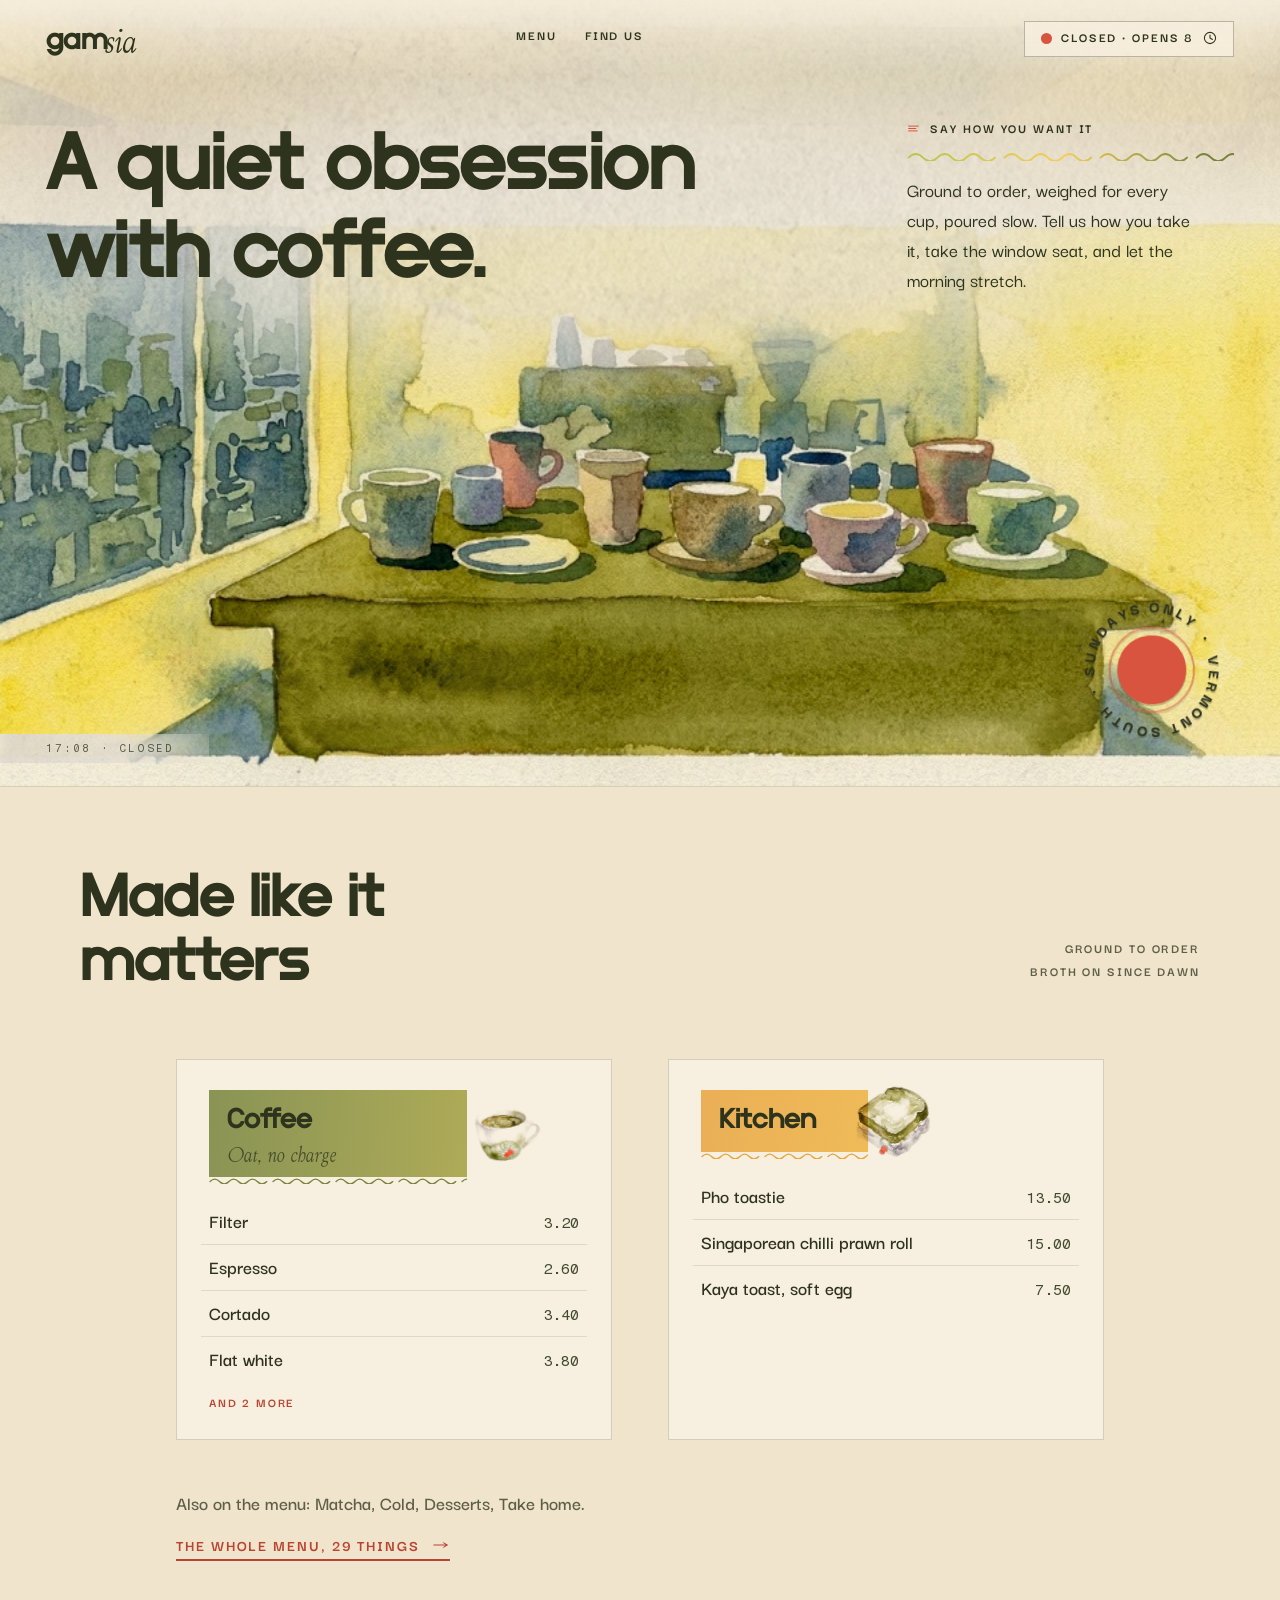
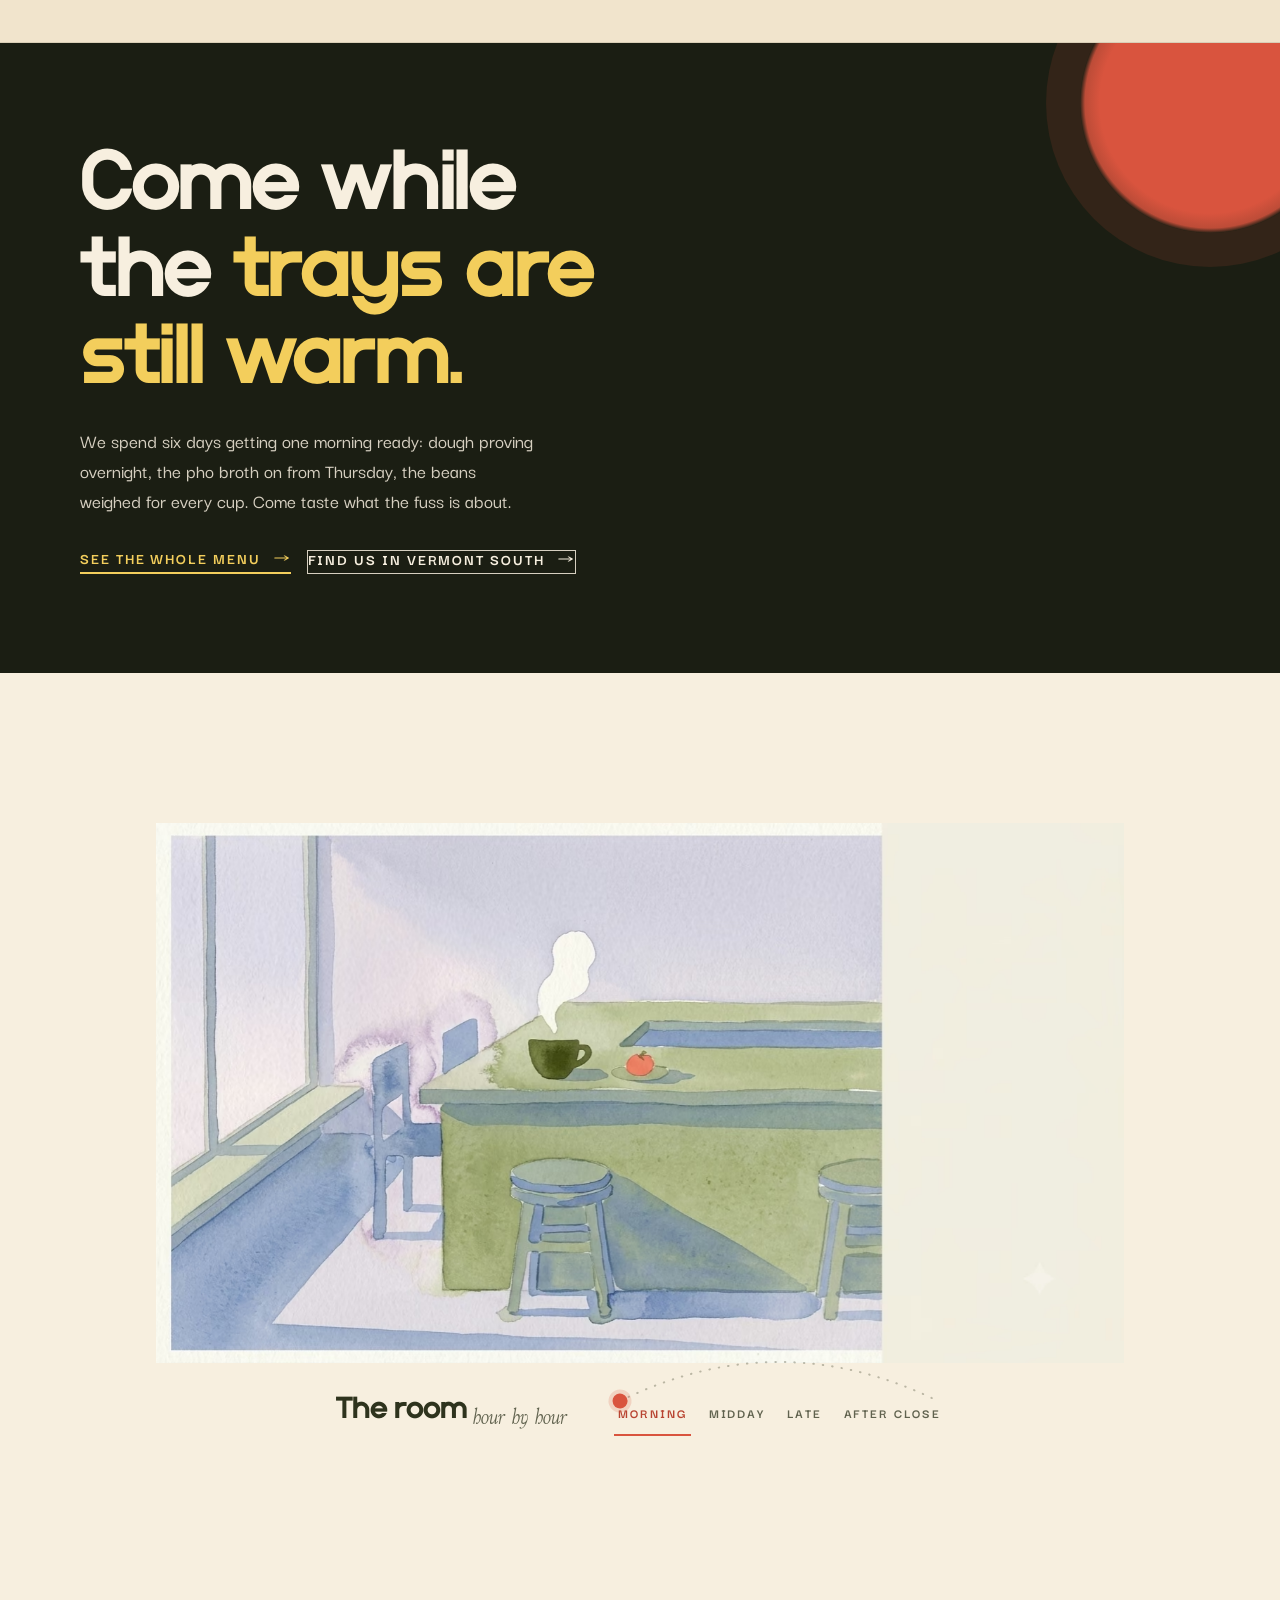
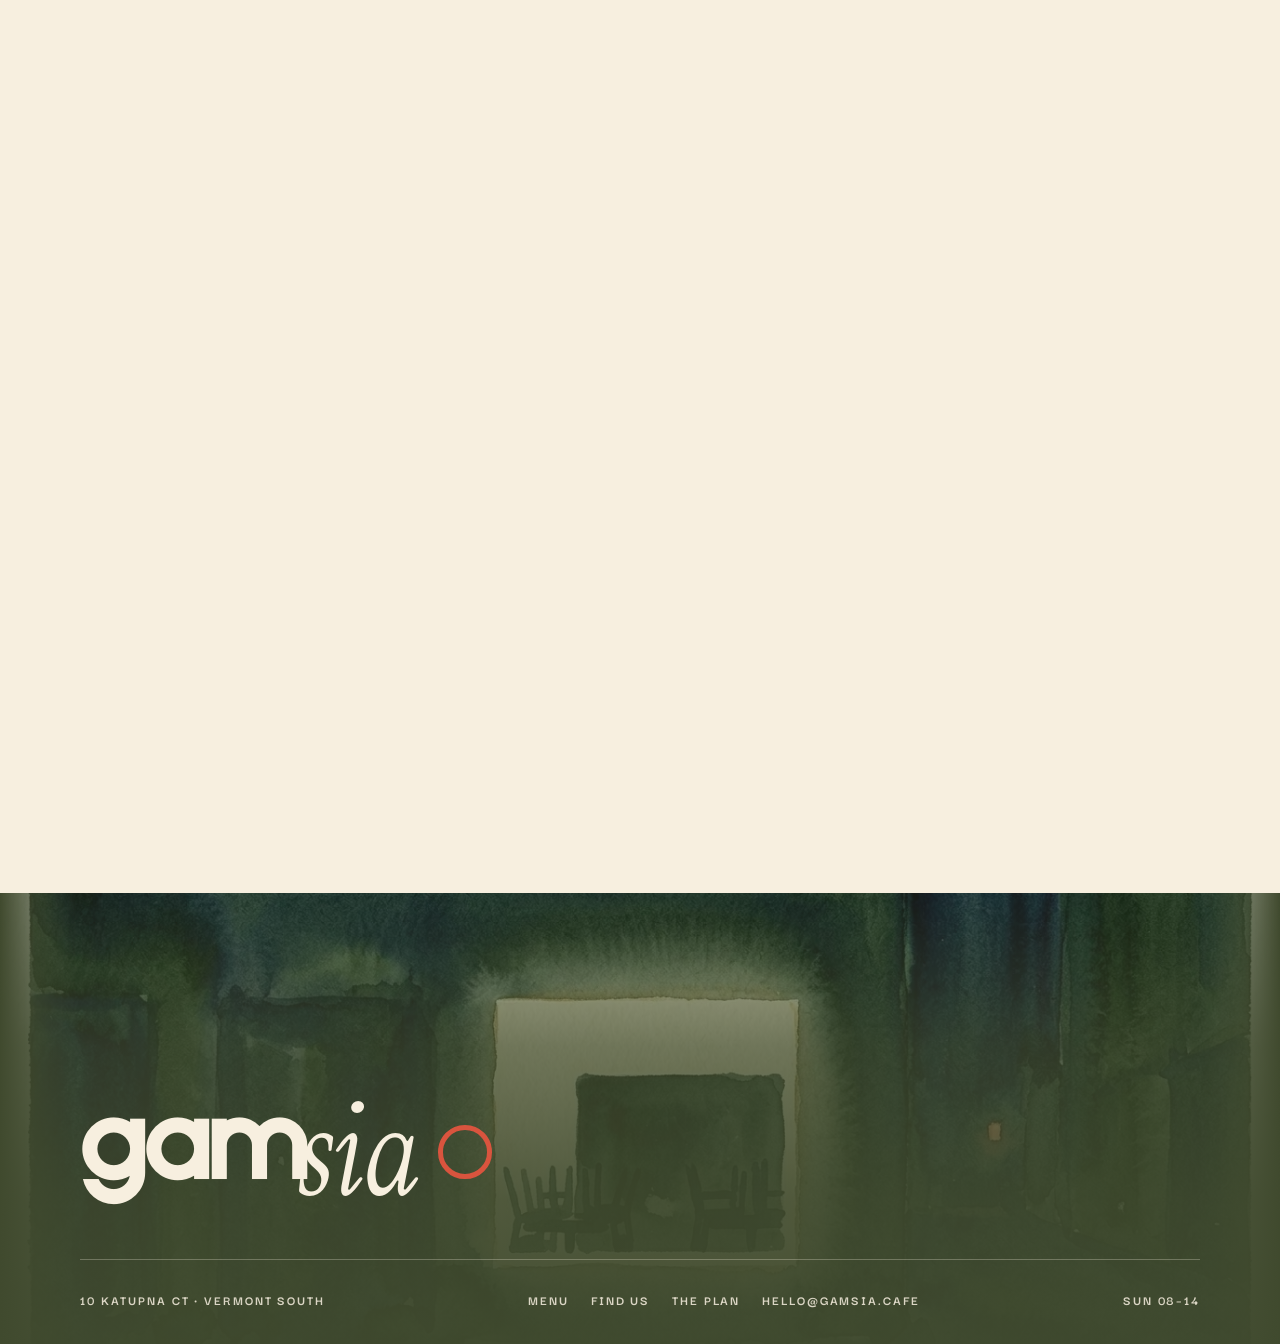
==== commit f5e9fc2f: "The plan for the garage cafe, and a page on the site that carries it (#30) Whether the cafe on the b" ====
--- a/index.html
+++ b/index.html
@@ -5,14 +5,14 @@
 <meta charset="utf-8">
 <meta name="viewport" content="width=device-width, initial-scale=1">
 
-<title>gam sia · matcha, pho toasties and desserts, Sundays only</title>
-<meta name="description" content="A small cafe on Katupna Ct in Vermont South, open Sundays only, eight till two. Matcha built to order, a small east-west kitchen, and desserts baked that morning.">
+<title>gam sia · coffee, pho toasties and desserts, Sundays only</title>
+<meta name="description" content="A small cafe on Katupna Ct in Vermont South, open Sundays only, eight till two. Coffee ground to order, a small east-west kitchen, and desserts baked that morning.">
 
 <link rel="canonical" href="https://itschriswang.github.io/VinsCafe/">
 <meta property="og:type" content="website">
 <meta property="og:site_name" content="gam sia">
-<meta property="og:title" content="gam sia · matcha, pho toasties and desserts, Sundays only">
-<meta property="og:description" content="Matcha built to order, a pho toastie with the broth cooked down to a gravy, and desserts baked that morning. One morning a week: Sundays, eight till two.">
+<meta property="og:title" content="gam sia · coffee, pho toasties and desserts, Sundays only">
+<meta property="og:description" content="Coffee ground to order, a pho toastie with the broth cooked down to a gravy, and desserts baked that morning. One morning a week: Sundays, eight till two.">
 <meta property="og:url" content="https://itschriswang.github.io/VinsCafe/">
 <meta property="og:image" content="https://itschriswang.github.io/VinsCafe/art/og-home.jpg">
 <meta property="og:image:width" content="1200">
@@ -47,7 +47,7 @@
   "name": "gam sia",
   "url": "https://itschriswang.github.io/VinsCafe/",
   "image": "https://itschriswang.github.io/VinsCafe/art/og-home.jpg",
-  "description": "A small independent cafe on Katupna Ct, Vermont South. Matcha built to order, an east-west kitchen, desserts, and coffee. Sundays only.",
+  "description": "A small independent cafe on Katupna Ct, Vermont South. Coffee ground to order, an east-west kitchen, desserts, and matcha. Sundays only.",
   "servesCuisine": [
     "Coffee",
     "Asian Fusion",
@@ -153,9 +153,9 @@
       <span class="mark mark--board" aria-hidden="true"></span>
       <span class="hero-eyebrow-text">Say how you want it</span>
     </p>
-    <h1 class="hero-headline">A quiet obsession with matcha.</h1>
+    <h1 class="hero-headline">A quiet obsession with coffee.</h1>
     <div class="hero-rule" aria-hidden="true"></div>
-    <p class="hero-body">Stone-ground, whisked to order, poured slow. Tell us how you like it, take the window seat, and let the morning stretch.</p>
+    <p class="hero-body">Ground to order, weighed for every cup, poured slow. Tell us how you take it, take the window seat, and let the morning stretch.</p>
     <a class="hero-onward" href="menu.html#menu">
       What we make
       <span class="mark mark--onward" aria-hidden="true"></span>
@@ -185,11 +185,58 @@
 
 </section>
 
+<!-- The cafe is shut about three quarters of the week, so the hero alone would
+     leave most visitors on a page that only says we are closed. This is here in
+     every state: the first two sections of menu.json, four items each. -->
+<section class="page preview" id="menu-preview">
+  <div class="page-inner">
+    <div class="preview-head">
+      <h2>Made like it matters</h2>
+      <p class="page-meta">Ground to order<br>Broth on since dawn</p>
+    </div>
+    <div class="page-rule" aria-hidden="true"></div>
+
+<!--gen:preview-->
+    <div class="preview-cols" data-preview-sig="1p4bclo">
+      <section class="sec" data-sec="coffee" style="--i:0"><div class="sec-head"><h3 class="sec-name">Coffee</h3><p class="sec-note">Oat, no charge</p><img class="spot spot--cup" width="330" height="177" alt="Watercolour of a green and lilac cup, half full, a small red mark on its side." loading="lazy" decoding="async" sizes="(max-width:719px) 240px, (max-width:1179px) 260px, 330px" srcset="art/spot-cup-330w.avif 330w, art/spot-cup-660w.avif 660w" src="art/spot-cup-660w.webp"></div><ul class="items"><li class="item" data-item="filter"><span class="item-name">Filter</span><span class="item-lead" aria-hidden="true"></span><span class="item-price">3.20</span></li><li class="item" data-item="espresso"><span class="item-name">Espresso</span><span class="item-lead" aria-hidden="true"></span><span class="item-price">2.60</span></li><li class="item" data-item="cortado"><span class="item-name">Cortado</span><span class="item-lead" aria-hidden="true"></span><span class="item-price">3.40</span></li><li class="item" data-item="flat-white"><span class="item-name">Flat white</span><span class="item-lead" aria-hidden="true"></span><span class="item-price">3.80</span></li></ul><p class="sec-more">and 2 more</p></section>
+      <section class="sec sec--flip" data-sec="kitchen" style="--i:1"><div class="sec-head"><h3 class="sec-name">Kitchen</h3><img class="spot spot--toast" width="220" height="252" alt="Watercolour of two thick slices of toast stacked, a red drop of jam below them." loading="lazy" decoding="async" sizes="(max-width:719px) 170px, (max-width:1179px) 175px, 220px" srcset="art/spot-toast-220w.avif 220w, art/spot-toast-440w.avif 440w" src="art/spot-toast-440w.webp"></div><ul class="items"><li class="item" data-item="pho-toastie"><span class="item-name">Pho toastie</span><span class="item-lead" aria-hidden="true"></span><span class="item-price">13.50</span></li><li class="item" data-item="singaporean-chilli-prawn-roll"><span class="item-name">Singaporean chilli prawn roll</span><span class="item-lead" aria-hidden="true"></span><span class="item-price">15.00</span></li><li class="item" data-item="kaya-toast-soft-egg"><span class="item-name">Kaya toast, soft egg</span><span class="item-lead" aria-hidden="true"></span><span class="item-price">7.50</span></li></ul></section>
+    </div>
+    <div class="preview-tail">
+      <p class="preview-rest">Also on the menu: Matcha, Cold, Desserts, Take home.</p>
+      <a class="hero-onward preview-more" href="menu.html#menu">
+        The whole menu, 29 things
+        <span class="mark mark--onward" aria-hidden="true"></span>
+      </a>
+    </div>
+<!--/gen-->
+  </div>
+</section>
+
+<section class="visit">
+  <div class="visit-inner">
+    <h2>Come while the <span class="u-sun">trays are still warm.</span></h2>
+    <p>We spend six days getting one morning ready: dough proving overnight, the pho broth on from Thursday, the beans weighed for every cup. Come taste what the fuss is about.</p>
+    <div class="visit-actions">
+      <a class="hero-onward" href="menu.html#menu">
+        See the whole menu
+        <span class="mark mark--onward" aria-hidden="true"></span>
+      </a>
+      <a class="hero-onward hero-onward--ghost" href="find-us.html">
+        Find us in Vermont South
+        <span class="mark mark--onward" aria-hidden="true"></span>
+      </a>
+    </div>
+  </div>
+</section>
+
 <!-- The paintings are keyed to the clock, so on any one visit three of the
      four are invisible. This dial lets a visitor turn the room through its
      whole day; the pigment layer bleeds one painting into the next. -->
 <div class="daystrip">
-  <p class="daystrip-label">The room, hour by hour</p>
+  <!-- Two flex items, so the italic can tuck under the name's shoulder the way
+       the board's section notes do. The space before the <i> is for the reader
+       that hears this rather than sees it; flex trims it out of the layout. -->
+  <p class="daystrip-label">The room <i>hour by hour</i></p>
   <div class="dial">
     <svg class="dial-arc" viewBox="0 0 330 48" aria-hidden="true">
       <path d="M6,44 Q165,-34 324,44" fill="none" stroke="currentColor" stroke-width="2" stroke-linecap="round" stroke-dasharray="0.5 9"/>
@@ -204,51 +251,11 @@
   </div>
 </div>
 
-<!-- The cafe is shut about three quarters of the week, so the hero alone would
-     leave most visitors on a page that only says we are closed. This is here in
-     every state: the first two sections of menu.json, four items each. -->
-<section class="page preview" id="menu-preview">
-  <div class="page-inner">
-    <div class="preview-head">
-      <h2>Made like it matters</h2>
-      <p class="page-meta">Matcha to order<br>Broth on since dawn</p>
-    </div>
-    <div class="page-rule" aria-hidden="true"></div>
-
-<!--gen:preview-->
-    <div class="preview-cols" data-preview-sig="g3dsbu">
-      <section class="sec" data-sec="matcha" style="--i:0"><div class="sec-head"><h3 class="sec-name">Matcha</h3><p class="sec-note">Built to order</p><img class="spot spot--matcha" width="280" height="319" alt="Watercolour of a matcha bowl and a bamboo whisk, the green settling in the base." loading="lazy" decoding="async" sizes="(max-width:719px) 210px, (max-width:1179px) 225px, 280px" srcset="art/spot-matcha-280w.avif 280w, art/spot-matcha-560w.avif 560w" src="art/spot-matcha-560w.webp"></div><ul class="items"><li class="item" data-item="usucha-whisked-plain"><span class="item-name">Usucha, whisked plain</span><span class="item-lead" aria-hidden="true"></span><span class="item-price">4.60</span></li><li class="item" data-item="matcha-latte"><span class="item-name">Matcha latte</span><span class="item-lead" aria-hidden="true"></span><span class="item-price">5.00</span></li><li class="item" data-item="ceremonial-grade"><span class="item-name">Ceremonial grade</span><span class="item-lead" aria-hidden="true"></span><span class="item-price">6.20</span></li><li class="item" data-item="iced-matcha"><span class="item-name">Iced matcha</span><span class="item-lead" aria-hidden="true"></span><span class="item-price">5.00</span></li></ul><p class="sec-more">and 3 more</p></section>
-      <section class="sec sec--flip" data-sec="kitchen" style="--i:1"><div class="sec-head"><h3 class="sec-name">Kitchen</h3><p class="sec-note">Under the grill</p><img class="spot spot--toast" width="220" height="252" alt="Watercolour of two thick slices of toast stacked, a red drop of jam below them." loading="lazy" decoding="async" sizes="(max-width:719px) 170px, (max-width:1179px) 175px, 220px" srcset="art/spot-toast-220w.avif 220w, art/spot-toast-440w.avif 440w" src="art/spot-toast-440w.webp"></div><ul class="items"><li class="item" data-item="pho-toastie"><span class="item-name">Pho toastie</span><span class="item-lead" aria-hidden="true"></span><span class="item-price">13.50</span></li><li class="item" data-item="singaporean-chilli-prawn-roll"><span class="item-name">Singaporean chilli prawn roll</span><span class="item-lead" aria-hidden="true"></span><span class="item-price">15.00</span></li><li class="item" data-item="kaya-toast-soft-egg"><span class="item-name">Kaya toast, soft egg</span><span class="item-lead" aria-hidden="true"></span><span class="item-price">7.50</span></li></ul></section>
-    </div>
-    <div class="preview-tail">
-      <p class="preview-rest">Also on the menu: Cold, Desserts, Take home, Coffee.</p>
-      <a class="hero-onward preview-more" href="menu.html#menu">
-        The whole menu, 29 things
-        <span class="mark mark--onward" aria-hidden="true"></span>
-      </a>
-    </div>
-<!--/gen-->
-  </div>
-</section>
-
-<section class="visit">
-  <div class="visit-inner">
-    <h2>Come while the <span class="u-sun">trays are still warm.</span></h2>
-    <p>We spend six days getting one morning ready: dough proving overnight, the pho broth on from Thursday, matcha weighed to the gram. Come taste what the fuss is about.</p>
-    <div class="visit-actions">
-      <a class="hero-onward" href="menu.html#menu">
-        See the whole menu
-        <span class="mark mark--onward" aria-hidden="true"></span>
-      </a>
-      <a class="hero-onward hero-onward--ghost" href="find-us.html">
-        Find us in Vermont South
-        <span class="mark mark--onward" aria-hidden="true"></span>
-      </a>
-    </div>
-  </div>
-</section>
-
 <footer class="foot">
+    <img class="foot-plate" alt="" aria-hidden="true" loading="lazy" decoding="async"
+         width="1376" height="768" sizes="100vw"
+         srcset="art/hero-closed-960w.avif 960w, art/hero-closed-1376w.avif 1376w"
+         src="art/hero-closed-1376w.webp">
   <p class="foot-sign" aria-hidden="true"><span class="wm-a">gam</span><span class="wm-b">sia</span><span class="foot-sun"></span></p>
   <div class="foot-inner">
     <span>10 Katupna Ct · Vermont South</span>
--- a/style.css
+++ b/style.css
@@ -375,7 +375,8 @@
   padding: 9px 16px 11px;
   background: var(--cream-85);
   border: 1px solid var(--ink-30);
-  border-radius: 999px;
+  /* Square, because the panel it opens is square. A lozenge above a hard-edged
+     card read as two different pieces of furniture. */
   cursor: pointer;
   text-align: left;
   transition: border-color 160ms var(--ease-out), background 160ms var(--ease-out);
@@ -408,12 +409,15 @@
 .ind-trigger .mark { --mark-size: 14px; --mark-color: currentColor; }
 [data-state='closed'] .hero .ind-trigger .mark { --mark-color: var(--paper); }
 
+/* The panel is a card lifted off the paper, and it used to say so with a
+   rounded corner and a soft glow. The rest of the site now cuts square and
+   prints flat, so it lifts the way a printed block does: hard edge, solid
+   offset, no blur. */
 .ind-panel {
   padding: 24px 26px 26px;
   background: var(--paper);
-  border: 1px solid var(--ink-18);
-  border-radius: 14px;
-  box-shadow: 0 22px 44px -20px rgba(46, 51, 29, 0.4);
+  border: 1px solid var(--ink);
+  box-shadow: 8px 8px 0 rgba(46, 51, 29, 0.13);
 }
 html.js .ind-panel {
   position: absolute;
@@ -434,7 +438,15 @@
   color: var(--sun-deep);
   margin: 0 0 12px;
 }
-.ind-addr { font: italic 400 22px/1.3 var(--serif); color: var(--ink); margin: 0 0 16px; }
+/* An address is something a visitor acts on, so it is set in the face that
+   carries information. The italic is the hand, and the hand never says where
+   to go — same reason `.find address` is Epoch. */
+.ind-addr {
+  font: 400 25px/1.12 var(--display);
+  letter-spacing: -0.03em;
+  color: var(--ink);
+  margin: 0 0 18px;
+}
 .ind-panel .hours { margin-top: 4px; }
 .ind-close {
   position: absolute;
@@ -553,7 +565,19 @@
   -webkit-mask-image: radial-gradient(50% 50% at 50% 50%, #000 48%, rgba(0,0,0,0) 100%);
           mask-image: radial-gradient(50% 50% at 50% 50%, #000 48%, rgba(0,0,0,0) 100%);
 }
-[data-state='morning'] .hero-type::before { left: calc(-1 * var(--bleed) - 52px); }
+/* Morning's box has the same exposed bottom-left corner as midday's, and the
+   404 is the page that found it — the checker only ever renders index, so the
+   one page with its own headline had never been measured. That headline then
+   ran three lines at 1440 and put the last line's first glyph on the counter's
+   dark green, 8px inside the sheet's feathered edge: two pixels at 2.96:1
+   against a 3.0 bar, the same ghost the note below describes. Reach down as
+   well as left. The home morning this also widens went 3.63 to 3.99, and the
+   corner stays covered for whatever the 404 says next — it is two lines now
+   and measures 4.22, but it was three lines yesterday. */
+[data-state='morning'] .hero-type::before {
+  left: calc(-1 * var(--bleed) - 72px);
+  bottom: -110px;
+}
 [data-state='late'] .hero-type::before { right: calc(-1 * var(--bleed) - 52px); }
 /* Midday's headline reaches into the bottom-left of its box, over the dark
    of the city window, where the ellipse had already faded out, measured at
@@ -849,9 +873,25 @@
   border-bottom: 1px solid var(--ink-12);
   background: var(--paper-2);
 }
+/* The dial gets the board's lockup rather than a lone italic line: the name in
+   Epoch, the note tucked under its shoulder. Same two faces, same tuck. */
 .daystrip-label {
-  font: italic 400 22px/1 var(--serif);
+  display: flex;
+  align-items: baseline;
+  gap: 5px;
+  font: 400 34px/1 var(--display);
+  letter-spacing: -0.03em;
   color: var(--ink);
+  white-space: nowrap;
+}
+/* Sized off the name rather than in pixels, so the phone's smaller label keeps
+   the same pair rather than ending up with an italic larger than its name. */
+.daystrip-label i {
+  font: italic 400 0.64em/1 var(--serif);
+  letter-spacing: 0;
+  color: var(--ink-75);
+  position: relative;
+  top: 0.28em;
 }
 /* The dial: a dotted horizon arc with the red sun riding it. offset-path
    carries the sun between the four hours; browsers without motion paths get
@@ -969,10 +1009,52 @@
 /* -------------------------------------------------------------- footer --- */
 
 .foot {
+  position: relative;
+  isolation: isolate;
   background: var(--pine);
   color: var(--paper);
   padding: 0 var(--gutter);
-}
+  overflow: hidden;
+}
+
+/* The room after close is the footer's ground, not a strip laid on top of it.
+   It used to lead the hero, and because the cafe is shut six days a week that
+   made a dark empty room the first thing very nearly everyone saw. It is the
+   wrong first impression of a place and the right last one, so the whole foot
+   of every page is now that room, with the sign and the links standing in it.
+
+   The scrim is pine, graded: light at the top where nothing is set, heaviest
+   at the bottom where the small type is. The painting has a lit doorway in it
+   and the scan carries pure white at its border, so the top of the gradient is
+   as far as it can be lifted and still keep 13.5px type off the floor. */
+.foot-plate {
+  position: absolute;
+  inset: 0;
+  z-index: 0;
+  width: 100%;
+  height: 100%;
+  max-width: none;
+  margin: 0;
+  object-fit: cover;
+  object-position: center 34%;
+  /* cover fits the width here, so the scan's own torn paper border sits at
+     both ends of the band; the hero never showed it because it crops harder. */
+  -webkit-mask-image: linear-gradient(90deg, rgba(0,0,0,0) 0, #000 6%, #000 94%, rgba(0,0,0,0) 100%);
+          mask-image: linear-gradient(90deg, rgba(0,0,0,0) 0, #000 6%, #000 94%, rgba(0,0,0,0) 100%);
+}
+.foot::before {
+  content: '';
+  position: absolute;
+  inset: 0;
+  z-index: 1;
+  pointer-events: none;
+  background: linear-gradient(to bottom,
+    rgba(64, 74, 46, 0.34) 0%,
+    rgba(64, 74, 46, 0.74) 34%,
+    rgba(64, 74, 46, 0.91) 68%,
+    rgba(64, 74, 46, 0.97) 100%);
+}
+.foot-sign, .foot-inner { position: relative; z-index: 2; }
 .foot-inner {
   max-width: var(--board-w);
   margin: 0 auto;
@@ -997,7 +1079,9 @@
 .foot-sign {
   max-width: var(--board-w);
   margin: 0 auto;
-  padding: 44px 0 0;
+  /* The footer is the room after close, so it is given the height to be a room
+     rather than a band with a wordmark in it. */
+  padding: clamp(96px, 13vw, 190px) 0 0;
   font: 400 clamp(64px, 10vw, 150px)/0.9 var(--display);
   letter-spacing: -0.05em;
   color: var(--paper);
@@ -1021,8 +1105,9 @@
 .foot .foot-inner { border-top: 1px solid rgba(247,239,223,0.28); margin-top: 36px; }
 
 /* ---------------------------------------------------------------- page ---
-   Menu and Find us share the board's print grid: one measure, two columns,
-   the paintings hanging in the wide margins. */
+   Menu and Find us share the board's measure and its section bars. The menu
+   runs one column with a painting capping each bar; Find us keeps two, because
+   four short sections in one column is a long thin page. */
 
 .page { padding: 0 var(--gutter); }
 .page-inner { max-width: var(--board-w); margin: 0 auto; }
@@ -1132,8 +1217,8 @@
 .sec-head {
   --rule-h: 7px;
   --bar-pig: color-mix(in srgb, var(--pigment) 84%, var(--paper));
-  --bar-pad-r: 178px;
-  --bar-overhang: 74px;
+  --bar-pad-r: 76px;
+  --bar-overhang: 152px;
   position: relative;
   width: fit-content;
   /* .board clips horizontally, so the bar has to stop short by exactly the
@@ -1171,9 +1256,14 @@
    them would otherwise reach back under the section's own name. */
 .sec-head > .spot {
   position: absolute;
-  right: calc(-1 * var(--bar-overhang));
+  /* The offset is a share of the painting's own width, so every section keeps
+     the same small overlap whatever size its artwork is: about a quarter of it
+     on the pigment, the rest out on the paper. It used to sit mostly on the
+     bar, which buried the drawing in its own section's colour. */
+  --spot-w: clamp(150px, calc(var(--w, 220px) * 0.62), 205px);
+  right: calc(var(--spot-w) * -0.74);
   top: 50%;
-  width: clamp(170px, calc(var(--w, 220px) * 0.78), 250px);
+  width: var(--spot-w);
   max-width: none;
   transform: translateY(-50%) rotate(var(--tilt, 0deg));
 }
@@ -1372,10 +1462,10 @@
 /* A preview card is narrower than the board, so its bar carries a smaller
    painting; everything else about the treatment is the same. */
 .preview .sec-head {
-  --bar-pad-r: 120px;
-  --bar-overhang: 48px;
-}
-.preview .sec-head > .spot { width: clamp(120px, calc(var(--w, 190px) * 0.5), 150px); }
+  --bar-pad-r: 52px;
+  --bar-overhang: 112px;
+}
+.preview .sec-head > .spot { --spot-w: clamp(112px, calc(var(--w, 190px) * 0.46), 145px); }
 .preview .sec-name { font-size: 32px; }
 .preview .sec-note { font-size: 21px; }
 
@@ -1470,16 +1560,45 @@
   overflow-x: clip;
 }
 .find .sec { margin-bottom: 52px; }
-.find .sec-head { align-items: center; }
-.find .sec-name { flex: none; white-space: nowrap; }
+/* The board takes each bar's colour from the painting hanging on it. Find us
+   has one painting between four sections, so three of them fell back to the
+   same moss and the page read as one long green column. These are the same
+   pigments, assigned by hand because there is no painting to read them off. */
+.find > div > .sec:nth-of-type(1) { --pigment: var(--lichen); }
+.find > div > .sec:nth-of-type(2) { --pigment: var(--clay-deep); }
+.find > div:nth-of-type(2) > .sec:nth-of-type(1) { --pigment: var(--sky); }
+.find > div:nth-of-type(2) > .sec:nth-of-type(2) { --pigment: var(--amber); }
+/* The board's bars are set to a full measure. These sit in half of one, so the
+   pair is scaled to the column it lives in — at the board's 40px the notes had
+   nowhere to tuck and dropped under the names, which is the one thing the
+   lockup is not. Three of the four bars hang nothing and keep none of the
+   board's overhang; the one that does gets the room back, and enough right
+   padding that the painting caps the bar rather than landing on the note.
+   Gated on the two columns existing: below 720px Find us is the same single
+   stack the board is, and takes the board's bars unchanged. */
+@media (min-width: 720px) {
+  .find .sec-head {
+    align-items: baseline;
+    flex-wrap: nowrap;
+    --bar-overhang: 0px;
+    --bar-pad-r: 30px;
+  }
+  .find .sec-head:has(.spot) { --bar-overhang: 88px; --bar-pad-r: 70px; }
+  .find .sec-name { flex: none; white-space: nowrap; font-size: 32px; }
+  .find .sec-note { font-size: 21px; }
+}
 .find address {
-  font: italic 400 clamp(34px, 3.8vw, 48px)/1.15 var(--serif);
-  font-style: italic;
+  font: 400 clamp(32px, 3.1vw, 40px)/1.08 var(--display);
+  letter-spacing: -0.03em;
+  font-style: normal;
   color: var(--ink);
   margin: 0 0 20px;
 }
-.find p { font: 500 20px/1.5 var(--sans); color: var(--ink); max-width: 44ch; text-wrap: pretty; }
-.find p + p { margin-top: 12px; }
+/* Scoped to the section's own children, not every p under .find: the note in
+   the bar is a p too, and this rule is a font shorthand, so as `.find p` it
+   outranked .sec-note and quietly reset the tucked italic to the body sans. */
+.find .sec > p { font: 500 20px/1.5 var(--sans); color: var(--ink); max-width: 44ch; text-wrap: pretty; }
+.find .sec > p + p { margin-top: 12px; }
 .find .hero-onward { margin-top: 24px; }
 .find-links { display: flex; flex-direction: column; gap: 10px; margin-top: 20px; }
 .find-links a {
@@ -1567,10 +1686,31 @@
      busy for it, so the stamp is a desktop pleasure. */
   .roundel { display: none; }
 
-  [data-state='morning'] { --band: 420px; --plate-pos: 22% 46%; }
-  [data-state='late']    { --band: 420px; --plate-pos: 78% 46%; }
-  [data-state='midday']  { --band: 500px; --plate-pos: 55% 92%; }
-  [data-state='closed']  { --band: 410px; --plate-pos: 50% 42%; }
+  /* The band was four fixed heights, which is a bet on one phone. It lost:
+     500px of midday painting under a 139px bar left 83px of a small iPhone's
+     first screen for type, so you landed on two thirds of a headline — and on
+     a 667px phone you landed on none of it at all, in any state.
+
+     It is measured off the viewport now, and off the small one: svh is the
+     height with the browser's chrome up, which is what a phone shows on first
+     paint. dvh would be wrong — it grows as the chrome collapses, and would
+     resize the painting under the reader mid-scroll.
+
+     320px is what the type above the fold needs: the bar, the sheet's overlap
+     back onto the painting, the eyebrow, and the tallest headline any state
+     carries at this width. One figure for all four, because the fold is the
+     same for all four; what still differs per state is the crop, which is
+     --plate-pos's job and always was. The floor keeps a painting on the
+     shortest phone, the ceiling keeps the old height as the most it can be. */
+  [data-state='morning'],
+  [data-state='midday'],
+  [data-state='late'],
+  [data-state='closed']  { --band: clamp(240px, calc(100svh - 320px), 460px); }
+
+  [data-state='morning'] { --plate-pos: 22% 46%; }
+  [data-state='late']    { --plate-pos: 78% 46%; }
+  [data-state='midday']  { --plate-pos: 55% 92%; }
+  [data-state='closed']  { --plate-pos: 50% 42%; }
 
   [data-state='morning'] .hero-type,
   [data-state='midday']  .hero-type,
@@ -1615,11 +1755,15 @@
   [data-state='closed'] .hero-eyebrow { align-self: flex-start; }
 
   .daystrip { gap: 0 20px; padding: 24px var(--gutter) 16px; }
-  .daystrip-label { font-size: 19px; width: 100%; text-align: center; }
+  .daystrip-label { font-size: 26px; width: 100%; justify-content: center; }
   /* the arc reaches 38px above the buttons; the label must clear it */
   .dial { margin-top: 58px; }
   .daystrip-btns button { letter-spacing: 0.1em; font-size: 12.5px; }
 
+  /* The gap and the top padding are the room the paintings stand up into. Each
+     one rises about 44% of its own height above its bar, and the tallest is
+     186px, so a 40px gap put a cup through the last price of the section
+     above it. */
   .board, .find {
     padding-left: 0;
     padding-right: 0;
@@ -1627,8 +1771,8 @@
     display: flex;
     flex-direction: column;
     align-items: stretch;
-    gap: 40px;
-    padding-top: 26px;
+    gap: 96px;
+    padding-top: 92px;
   }
   .board-col, .find > div { display: contents; }
   .sec { min-height: 0 !important; }
@@ -1641,16 +1785,54 @@
   .page-head h1 { font-size: 72px; line-height: 0.9; margin-bottom: 14px; }
   .page-meta { text-align: left; padding: 0; font-size: 12.5px; }
   .page-rule { margin-top: 20px; }
-  /* Same conservation as the desktop head: the room the rule sits in comes out
-     of the margin, so the phone board does not shift under its paintings either. */
+  /* The bar runs the column here rather than shrink-wrapping its own copy.
+     Shrink-wrapping is right on the desktop, where the bar and the painting
+     float together in a wide measure and the varied lengths read as set. On a
+     phone the list beneath runs edge to edge, so a bar that stops at two
+     thirds of the column puts a hard vertical cut through the middle of the
+     section and the set stops looking like one thing. Full width, and the
+     squiggle — which is the bar's own wet edge — runs the width with it.
+
+     Which leaves the painting somewhere to be. It rests on the top right
+     corner: most of its body above the bar on paper, its base dipping into the
+     pigment. That is the same job it always had, capping the end of the bar,
+     resolved for a column too narrow to hang it off the side of one. Lift it
+     further and it hovers; drop it and the drawing goes flat in the colour
+     again. --art is the widest it may be and the bar reserves that much of its
+     own right-hand end, so the two cannot drift apart. */
   .sec-head {
-    --bar-pad-r: 86px;
-    --bar-overhang: 40px;
+    --art: clamp(140px, 44vw, 186px);
+    --bar-pad-r: calc(var(--art) * 0.62 + 16px);
+    width: auto;
+    max-width: none;
     padding: 11px var(--bar-pad-r) 13px 14px;
     margin-bottom: 18px;
   }
+  /* An item row bleeds 8px each side of the measure so its hover ground and
+     its rule run a little wider than its words. That was invisible while the
+     bar was shorter than the list; now that they share a width, the bar has to
+     share the bleed too or it sits 8px inside every rule under it. Only where
+     there is a list to line up with — Find us has prose, which starts at the
+     measure. */
+  .board .sec-head, .preview .sec-head { margin-left: -8px; margin-right: -8px; }
+  /* A bar with nothing standing on it has no reason to hold the room open; on
+     Find us three of the four are like that. */
+  .sec-head:not(:has(.spot)) { --bar-pad-r: 26px; }
   .sec-name { font-size: 36px; display: block; }
-  .sec-note { display: block; margin-top: 8px; text-align: inherit; }
+  /* The note has a line to itself here, so it may use two of them. It could
+     not before: nowrap under a bar this much shorter puts a long note out past
+     the pigment and onto the painting. */
+  .sec-note {
+    display: block;
+    /* flex: none is what the tuck needs beside a name; on its own line it is
+       what stops the note wrapping at all, so it holds its one-line width and
+       walks out from under the bar. */
+    flex: 0 1 100%;
+    min-width: 0;
+    margin-top: 8px;
+    text-align: inherit;
+    white-space: normal;
+  }
   .item { font-size: 19px; }
   .standfirst { font-size: 21px; max-width: 28ch; }
   .board-foot { padding-top: 110px; }
@@ -1662,7 +1844,15 @@
 
   /* --into-m and --t1-m below hung the paintings in the phone's margins and
      are unused now; --w is still read from the same rules. */
-  .sec-head > .spot { width: clamp(104px, calc(var(--w, 190px) * 0.62), 150px); }
+  /* Off the top edge rather than the side, and flush with the bar's right end.
+     44% is where it reads as resting on the bar: much less and the drawing
+     goes flat in the pigment, much more and it floats above it. */
+  .sec-head > .spot {
+    --spot-w: clamp(140px, calc(var(--w, 190px) * 0.86), var(--art));
+    right: 0;
+    top: 0;
+    transform: translateY(-44%) rotate(var(--tilt, 0deg));
+  }
 
   .spot--cup       { --w: 240px; --into-m: 72px; --t1-m: -44px; }
   .spot--espresso  { --w: 150px; --into-m: 56px; }
@@ -1675,14 +1865,37 @@
   .spot--matcha    { --w: 190px; --into-m: 58px; --t1-m: -74px; }
   .spot--flatwhite { --w: 280px; --into-m: 86px; --t1-m: -44px; }
 
-  .preview .sec-head > .spot { width: clamp(96px, calc(var(--w, 150px) * 0.6), 128px); }
-  .preview .sec { padding: 24px 22px 24px; }
+  /* The card carries its own bar figures, so it does not inherit the board's
+     and takes the same treatment separately — and the home page's preview is
+     the surface a phone meets first, so it is where the bar stopping short was
+     most visible. --art is smaller here because the card is narrower than the
+     page by its own padding, and the card grows a top padding to stand the
+     painting up in rather than letting it break the border. */
+  .preview .sec-head {
+    --art: clamp(120px, 36vw, 156px);
+    --bar-pad-r: calc(var(--art) * 0.62 + 14px);
+  }
+  .preview .sec-head > .spot { --spot-w: clamp(120px, calc(var(--w, 190px) * 0.72), var(--art)); }
+  .preview .sec { padding: 56px 22px 24px; }
+  .preview-cols { gap: 76px; }
 
   .visit h2 { font-size: 52px; }
   .visit::after { width: 170px; height: 170px; top: -50px; right: -50px; }
 
-  .foot-sign { font-size: 64px; padding-top: 34px; }
-  .foot-inner { padding: 24px 0 24px; font-size: 12.5px; }
+  /* The footer's three groups are one row on the desktop. On the phone each of
+     them is wider than the box, so each took a full line of its own and
+     justify-content: space-between had nothing left to do — three loose bands
+     with the gaps stretched between them, which is not a fold of that row but
+     the loss of it. The nav goes last and takes a line to itself; the address
+     and the hours then fit one line together and space-between works again.
+
+     The band gets shorter with them, which is the other half of it: cover was
+     cropping a quarter off the sides of a 1.79 painting to fill a 1.38 box, so
+     the room lost its edges and read as a dark green field. */
+  .foot-sign { font-size: 58px; padding-top: 30px; }
+  .foot .foot-inner { margin-top: 26px; }
+  .foot-inner { padding: 20px 0 24px; font-size: 12px; gap: 14px 18px; }
+  .foot .foot-nav { order: 1; flex-basis: 100%; gap: 20px; }
 }
 
 /* Between the mobile comp and the full 1120 board there is no margin wide
--- a/style.css
+++ b/style.css
@@ -375,7 +375,8 @@
   padding: 9px 16px 11px;
   background: var(--cream-85);
   border: 1px solid var(--ink-30);
-  border-radius: 999px;
+  /* Square, because the panel it opens is square. A lozenge above a hard-edged
+     card read as two different pieces of furniture. */
   cursor: pointer;
   text-align: left;
   transition: border-color 160ms var(--ease-out), background 160ms var(--ease-out);
@@ -408,12 +409,15 @@
 .ind-trigger .mark { --mark-size: 14px; --mark-color: currentColor; }
 [data-state='closed'] .hero .ind-trigger .mark { --mark-color: var(--paper); }
 
+/* The panel is a card lifted off the paper, and it used to say so with a
+   rounded corner and a soft glow. The rest of the site now cuts square and
+   prints flat, so it lifts the way a printed block does: hard edge, solid
+   offset, no blur. */
 .ind-panel {
   padding: 24px 26px 26px;
   background: var(--paper);
-  border: 1px solid var(--ink-18);
-  border-radius: 14px;
-  box-shadow: 0 22px 44px -20px rgba(46, 51, 29, 0.4);
+  border: 1px solid var(--ink);
+  box-shadow: 8px 8px 0 rgba(46, 51, 29, 0.13);
 }
 html.js .ind-panel {
   position: absolute;
@@ -434,7 +438,15 @@
   color: var(--sun-deep);
   margin: 0 0 12px;
 }
-.ind-addr { font: italic 400 22px/1.3 var(--serif); color: var(--ink); margin: 0 0 16px; }
+/* An address is something a visitor acts on, so it is set in the face that
+   carries information. The italic is the hand, and the hand never says where
+   to go — same reason `.find address` is Epoch. */
+.ind-addr {
+  font: 400 25px/1.12 var(--display);
+  letter-spacing: -0.03em;
+  color: var(--ink);
+  margin: 0 0 18px;
+}
 .ind-panel .hours { margin-top: 4px; }
 .ind-close {
   position: absolute;
@@ -553,7 +565,19 @@
   -webkit-mask-image: radial-gradient(50% 50% at 50% 50%, #000 48%, rgba(0,0,0,0) 100%);
           mask-image: radial-gradient(50% 50% at 50% 50%, #000 48%, rgba(0,0,0,0) 100%);
 }
-[data-state='morning'] .hero-type::before { left: calc(-1 * var(--bleed) - 52px); }
+/* Morning's box has the same exposed bottom-left corner as midday's, and the
+   404 is the page that found it — the checker only ever renders index, so the
+   one page with its own headline had never been measured. That headline then
+   ran three lines at 1440 and put the last line's first glyph on the counter's
+   dark green, 8px inside the sheet's feathered edge: two pixels at 2.96:1
+   against a 3.0 bar, the same ghost the note below describes. Reach down as
+   well as left. The home morning this also widens went 3.63 to 3.99, and the
+   corner stays covered for whatever the 404 says next — it is two lines now
+   and measures 4.22, but it was three lines yesterday. */
+[data-state='morning'] .hero-type::before {
+  left: calc(-1 * var(--bleed) - 72px);
+  bottom: -110px;
+}
 [data-state='late'] .hero-type::before { right: calc(-1 * var(--bleed) - 52px); }
 /* Midday's headline reaches into the bottom-left of its box, over the dark
    of the city window, where the ellipse had already faded out, measured at
@@ -849,9 +873,25 @@
   border-bottom: 1px solid var(--ink-12);
   background: var(--paper-2);
 }
+/* The dial gets the board's lockup rather than a lone italic line: the name in
+   Epoch, the note tucked under its shoulder. Same two faces, same tuck. */
 .daystrip-label {
-  font: italic 400 22px/1 var(--serif);
+  display: flex;
+  align-items: baseline;
+  gap: 5px;
+  font: 400 34px/1 var(--display);
+  letter-spacing: -0.03em;
   color: var(--ink);
+  white-space: nowrap;
+}
+/* Sized off the name rather than in pixels, so the phone's smaller label keeps
+   the same pair rather than ending up with an italic larger than its name. */
+.daystrip-label i {
+  font: italic 400 0.64em/1 var(--serif);
+  letter-spacing: 0;
+  color: var(--ink-75);
+  position: relative;
+  top: 0.28em;
 }
 /* The dial: a dotted horizon arc with the red sun riding it. offset-path
    carries the sun between the four hours; browsers without motion paths get
@@ -969,10 +1009,52 @@
 /* -------------------------------------------------------------- footer --- */
 
 .foot {
+  position: relative;
+  isolation: isolate;
   background: var(--pine);
   color: var(--paper);
   padding: 0 var(--gutter);
-}
+  overflow: hidden;
+}
+
+/* The room after close is the footer's ground, not a strip laid on top of it.
+   It used to lead the hero, and because the cafe is shut six days a week that
+   made a dark empty room the first thing very nearly everyone saw. It is the
+   wrong first impression of a place and the right last one, so the whole foot
+   of every page is now that room, with the sign and the links standing in it.
+
+   The scrim is pine, graded: light at the top where nothing is set, heaviest
+   at the bottom where the small type is. The painting has a lit doorway in it
+   and the scan carries pure white at its border, so the top of the gradient is
+   as far as it can be lifted and still keep 13.5px type off the floor. */
+.foot-plate {
+  position: absolute;
+  inset: 0;
+  z-index: 0;
+  width: 100%;
+  height: 100%;
+  max-width: none;
+  margin: 0;
+  object-fit: cover;
+  object-position: center 34%;
+  /* cover fits the width here, so the scan's own torn paper border sits at
+     both ends of the band; the hero never showed it because it crops harder. */
+  -webkit-mask-image: linear-gradient(90deg, rgba(0,0,0,0) 0, #000 6%, #000 94%, rgba(0,0,0,0) 100%);
+          mask-image: linear-gradient(90deg, rgba(0,0,0,0) 0, #000 6%, #000 94%, rgba(0,0,0,0) 100%);
+}
+.foot::before {
+  content: '';
+  position: absolute;
+  inset: 0;
+  z-index: 1;
+  pointer-events: none;
+  background: linear-gradient(to bottom,
+    rgba(64, 74, 46, 0.34) 0%,
+    rgba(64, 74, 46, 0.74) 34%,
+    rgba(64, 74, 46, 0.91) 68%,
+    rgba(64, 74, 46, 0.97) 100%);
+}
+.foot-sign, .foot-inner { position: relative; z-index: 2; }
 .foot-inner {
   max-width: var(--board-w);
   margin: 0 auto;
@@ -997,7 +1079,9 @@
 .foot-sign {
   max-width: var(--board-w);
   margin: 0 auto;
-  padding: 44px 0 0;
+  /* The footer is the room after close, so it is given the height to be a room
+     rather than a band with a wordmark in it. */
+  padding: clamp(96px, 13vw, 190px) 0 0;
   font: 400 clamp(64px, 10vw, 150px)/0.9 var(--display);
   letter-spacing: -0.05em;
   color: var(--paper);
@@ -1021,8 +1105,9 @@
 .foot .foot-inner { border-top: 1px solid rgba(247,239,223,0.28); margin-top: 36px; }
 
 /* ---------------------------------------------------------------- page ---
-   Menu and Find us share the board's print grid: one measure, two columns,
-   the paintings hanging in the wide margins. */
+   Menu and Find us share the board's measure and its section bars. The menu
+   runs one column with a painting capping each bar; Find us keeps two, because
+   four short sections in one column is a long thin page. */
 
 .page { padding: 0 var(--gutter); }
 .page-inner { max-width: var(--board-w); margin: 0 auto; }
@@ -1132,8 +1217,8 @@
 .sec-head {
   --rule-h: 7px;
   --bar-pig: color-mix(in srgb, var(--pigment) 84%, var(--paper));
-  --bar-pad-r: 178px;
-  --bar-overhang: 74px;
+  --bar-pad-r: 76px;
+  --bar-overhang: 152px;
   position: relative;
   width: fit-content;
   /* .board clips horizontally, so the bar has to stop short by exactly the
@@ -1171,9 +1256,14 @@
    them would otherwise reach back under the section's own name. */
 .sec-head > .spot {
   position: absolute;
-  right: calc(-1 * var(--bar-overhang));
+  /* The offset is a share of the painting's own width, so every section keeps
+     the same small overlap whatever size its artwork is: about a quarter of it
+     on the pigment, the rest out on the paper. It used to sit mostly on the
+     bar, which buried the drawing in its own section's colour. */
+  --spot-w: clamp(150px, calc(var(--w, 220px) * 0.62), 205px);
+  right: calc(var(--spot-w) * -0.74);
   top: 50%;
-  width: clamp(170px, calc(var(--w, 220px) * 0.78), 250px);
+  width: var(--spot-w);
   max-width: none;
   transform: translateY(-50%) rotate(var(--tilt, 0deg));
 }
@@ -1372,10 +1462,10 @@
 /* A preview card is narrower than the board, so its bar carries a smaller
    painting; everything else about the treatment is the same. */
 .preview .sec-head {
-  --bar-pad-r: 120px;
-  --bar-overhang: 48px;
-}
-.preview .sec-head > .spot { width: clamp(120px, calc(var(--w, 190px) * 0.5), 150px); }
+  --bar-pad-r: 52px;
+  --bar-overhang: 112px;
+}
+.preview .sec-head > .spot { --spot-w: clamp(112px, calc(var(--w, 190px) * 0.46), 145px); }
 .preview .sec-name { font-size: 32px; }
 .preview .sec-note { font-size: 21px; }
 
@@ -1470,16 +1560,45 @@
   overflow-x: clip;
 }
 .find .sec { margin-bottom: 52px; }
-.find .sec-head { align-items: center; }
-.find .sec-name { flex: none; white-space: nowrap; }
+/* The board takes each bar's colour from the painting hanging on it. Find us
+   has one painting between four sections, so three of them fell back to the
+   same moss and the page read as one long green column. These are the same
+   pigments, assigned by hand because there is no painting to read them off. */
+.find > div > .sec:nth-of-type(1) { --pigment: var(--lichen); }
+.find > div > .sec:nth-of-type(2) { --pigment: var(--clay-deep); }
+.find > div:nth-of-type(2) > .sec:nth-of-type(1) { --pigment: var(--sky); }
+.find > div:nth-of-type(2) > .sec:nth-of-type(2) { --pigment: var(--amber); }
+/* The board's bars are set to a full measure. These sit in half of one, so the
+   pair is scaled to the column it lives in — at the board's 40px the notes had
+   nowhere to tuck and dropped under the names, which is the one thing the
+   lockup is not. Three of the four bars hang nothing and keep none of the
+   board's overhang; the one that does gets the room back, and enough right
+   padding that the painting caps the bar rather than landing on the note.
+   Gated on the two columns existing: below 720px Find us is the same single
+   stack the board is, and takes the board's bars unchanged. */
+@media (min-width: 720px) {
+  .find .sec-head {
+    align-items: baseline;
+    flex-wrap: nowrap;
+    --bar-overhang: 0px;
+    --bar-pad-r: 30px;
+  }
+  .find .sec-head:has(.spot) { --bar-overhang: 88px; --bar-pad-r: 70px; }
+  .find .sec-name { flex: none; white-space: nowrap; font-size: 32px; }
+  .find .sec-note { font-size: 21px; }
+}
 .find address {
-  font: italic 400 clamp(34px, 3.8vw, 48px)/1.15 var(--serif);
-  font-style: italic;
+  font: 400 clamp(32px, 3.1vw, 40px)/1.08 var(--display);
+  letter-spacing: -0.03em;
+  font-style: normal;
   color: var(--ink);
   margin: 0 0 20px;
 }
-.find p { font: 500 20px/1.5 var(--sans); color: var(--ink); max-width: 44ch; text-wrap: pretty; }
-.find p + p { margin-top: 12px; }
+/* Scoped to the section's own children, not every p under .find: the note in
+   the bar is a p too, and this rule is a font shorthand, so as `.find p` it
+   outranked .sec-note and quietly reset the tucked italic to the body sans. */
+.find .sec > p { font: 500 20px/1.5 var(--sans); color: var(--ink); max-width: 44ch; text-wrap: pretty; }
+.find .sec > p + p { margin-top: 12px; }
 .find .hero-onward { margin-top: 24px; }
 .find-links { display: flex; flex-direction: column; gap: 10px; margin-top: 20px; }
 .find-links a {
@@ -1567,10 +1686,31 @@
      busy for it, so the stamp is a desktop pleasure. */
   .roundel { display: none; }
 
-  [data-state='morning'] { --band: 420px; --plate-pos: 22% 46%; }
-  [data-state='late']    { --band: 420px; --plate-pos: 78% 46%; }
-  [data-state='midday']  { --band: 500px; --plate-pos: 55% 92%; }
-  [data-state='closed']  { --band: 410px; --plate-pos: 50% 42%; }
+  /* The band was four fixed heights, which is a bet on one phone. It lost:
+     500px of midday painting under a 139px bar left 83px of a small iPhone's
+     first screen for type, so you landed on two thirds of a headline — and on
+     a 667px phone you landed on none of it at all, in any state.
+
+     It is measured off the viewport now, and off the small one: svh is the
+     height with the browser's chrome up, which is what a phone shows on first
+     paint. dvh would be wrong — it grows as the chrome collapses, and would
+     resize the painting under the reader mid-scroll.
+
+     320px is what the type above the fold needs: the bar, the sheet's overlap
+     back onto the painting, the eyebrow, and the tallest headline any state
+     carries at this width. One figure for all four, because the fold is the
+     same for all four; what still differs per state is the crop, which is
+     --plate-pos's job and always was. The floor keeps a painting on the
+     shortest phone, the ceiling keeps the old height as the most it can be. */
+  [data-state='morning'],
+  [data-state='midday'],
+  [data-state='late'],
+  [data-state='closed']  { --band: clamp(240px, calc(100svh - 320px), 460px); }
+
+  [data-state='morning'] { --plate-pos: 22% 46%; }
+  [data-state='late']    { --plate-pos: 78% 46%; }
+  [data-state='midday']  { --plate-pos: 55% 92%; }
+  [data-state='closed']  { --plate-pos: 50% 42%; }
 
   [data-state='morning'] .hero-type,
   [data-state='midday']  .hero-type,
@@ -1615,11 +1755,15 @@
   [data-state='closed'] .hero-eyebrow { align-self: flex-start; }
 
   .daystrip { gap: 0 20px; padding: 24px var(--gutter) 16px; }
-  .daystrip-label { font-size: 19px; width: 100%; text-align: center; }
+  .daystrip-label { font-size: 26px; width: 100%; justify-content: center; }
   /* the arc reaches 38px above the buttons; the label must clear it */
   .dial { margin-top: 58px; }
   .daystrip-btns button { letter-spacing: 0.1em; font-size: 12.5px; }
 
+  /* The gap and the top padding are the room the paintings stand up into. Each
+     one rises about 44% of its own height above its bar, and the tallest is
+     186px, so a 40px gap put a cup through the last price of the section
+     above it. */
   .board, .find {
     padding-left: 0;
     padding-right: 0;
@@ -1627,8 +1771,8 @@
     display: flex;
     flex-direction: column;
     align-items: stretch;
-    gap: 40px;
-    padding-top: 26px;
+    gap: 96px;
+    padding-top: 92px;
   }
   .board-col, .find > div { display: contents; }
   .sec { min-height: 0 !important; }
@@ -1641,16 +1785,54 @@
   .page-head h1 { font-size: 72px; line-height: 0.9; margin-bottom: 14px; }
   .page-meta { text-align: left; padding: 0; font-size: 12.5px; }
   .page-rule { margin-top: 20px; }
-  /* Same conservation as the desktop head: the room the rule sits in comes out
-     of the margin, so the phone board does not shift under its paintings either. */
+  /* The bar runs the column here rather than shrink-wrapping its own copy.
+     Shrink-wrapping is right on the desktop, where the bar and the painting
+     float together in a wide measure and the varied lengths read as set. On a
+     phone the list beneath runs edge to edge, so a bar that stops at two
+     thirds of the column puts a hard vertical cut through the middle of the
+     section and the set stops looking like one thing. Full width, and the
+     squiggle — which is the bar's own wet edge — runs the width with it.
+
+     Which leaves the painting somewhere to be. It rests on the top right
+     corner: most of its body above the bar on paper, its base dipping into the
+     pigment. That is the same job it always had, capping the end of the bar,
+     resolved for a column too narrow to hang it off the side of one. Lift it
+     further and it hovers; drop it and the drawing goes flat in the colour
+     again. --art is the widest it may be and the bar reserves that much of its
+     own right-hand end, so the two cannot drift apart. */
   .sec-head {
-    --bar-pad-r: 86px;
-    --bar-overhang: 40px;
+    --art: clamp(140px, 44vw, 186px);
+    --bar-pad-r: calc(var(--art) * 0.62 + 16px);
+    width: auto;
+    max-width: none;
     padding: 11px var(--bar-pad-r) 13px 14px;
     margin-bottom: 18px;
   }
+  /* An item row bleeds 8px each side of the measure so its hover ground and
+     its rule run a little wider than its words. That was invisible while the
+     bar was shorter than the list; now that they share a width, the bar has to
+     share the bleed too or it sits 8px inside every rule under it. Only where
+     there is a list to line up with — Find us has prose, which starts at the
+     measure. */
+  .board .sec-head, .preview .sec-head { margin-left: -8px; margin-right: -8px; }
+  /* A bar with nothing standing on it has no reason to hold the room open; on
+     Find us three of the four are like that. */
+  .sec-head:not(:has(.spot)) { --bar-pad-r: 26px; }
   .sec-name { font-size: 36px; display: block; }
-  .sec-note { display: block; margin-top: 8px; text-align: inherit; }
+  /* The note has a line to itself here, so it may use two of them. It could
+     not before: nowrap under a bar this much shorter puts a long note out past
+     the pigment and onto the painting. */
+  .sec-note {
+    display: block;
+    /* flex: none is what the tuck needs beside a name; on its own line it is
+       what stops the note wrapping at all, so it holds its one-line width and
+       walks out from under the bar. */
+    flex: 0 1 100%;
+    min-width: 0;
+    margin-top: 8px;
+    text-align: inherit;
+    white-space: normal;
+  }
   .item { font-size: 19px; }
   .standfirst { font-size: 21px; max-width: 28ch; }
   .board-foot { padding-top: 110px; }
@@ -1662,7 +1844,15 @@
 
   /* --into-m and --t1-m below hung the paintings in the phone's margins and
      are unused now; --w is still read from the same rules. */
-  .sec-head > .spot { width: clamp(104px, calc(var(--w, 190px) * 0.62), 150px); }
+  /* Off the top edge rather than the side, and flush with the bar's right end.
+     44% is where it reads as resting on the bar: much less and the drawing
+     goes flat in the pigment, much more and it floats above it. */
+  .sec-head > .spot {
+    --spot-w: clamp(140px, calc(var(--w, 190px) * 0.86), var(--art));
+    right: 0;
+    top: 0;
+    transform: translateY(-44%) rotate(var(--tilt, 0deg));
+  }
 
   .spot--cup       { --w: 240px; --into-m: 72px; --t1-m: -44px; }
   .spot--espresso  { --w: 150px; --into-m: 56px; }
@@ -1675,14 +1865,37 @@
   .spot--matcha    { --w: 190px; --into-m: 58px; --t1-m: -74px; }
   .spot--flatwhite { --w: 280px; --into-m: 86px; --t1-m: -44px; }
 
-  .preview .sec-head > .spot { width: clamp(96px, calc(var(--w, 150px) * 0.6), 128px); }
-  .preview .sec { padding: 24px 22px 24px; }
+  /* The card carries its own bar figures, so it does not inherit the board's
+     and takes the same treatment separately — and the home page's preview is
+     the surface a phone meets first, so it is where the bar stopping short was
+     most visible. --art is smaller here because the card is narrower than the
+     page by its own padding, and the card grows a top padding to stand the
+     painting up in rather than letting it break the border. */
+  .preview .sec-head {
+    --art: clamp(120px, 36vw, 156px);
+    --bar-pad-r: calc(var(--art) * 0.62 + 14px);
+  }
+  .preview .sec-head > .spot { --spot-w: clamp(120px, calc(var(--w, 190px) * 0.72), var(--art)); }
+  .preview .sec { padding: 56px 22px 24px; }
+  .preview-cols { gap: 76px; }
 
   .visit h2 { font-size: 52px; }
   .visit::after { width: 170px; height: 170px; top: -50px; right: -50px; }
 
-  .foot-sign { font-size: 64px; padding-top: 34px; }
-  .foot-inner { padding: 24px 0 24px; font-size: 12.5px; }
+  /* The footer's three groups are one row on the desktop. On the phone each of
+     them is wider than the box, so each took a full line of its own and
+     justify-content: space-between had nothing left to do — three loose bands
+     with the gaps stretched between them, which is not a fold of that row but
+     the loss of it. The nav goes last and takes a line to itself; the address
+     and the hours then fit one line together and space-between works again.
+
+     The band gets shorter with them, which is the other half of it: cover was
+     cropping a quarter off the sides of a 1.79 painting to fill a 1.38 box, so
+     the room lost its edges and read as a dark green field. */
+  .foot-sign { font-size: 58px; padding-top: 30px; }
+  .foot .foot-inner { margin-top: 26px; }
+  .foot-inner { padding: 20px 0 24px; font-size: 12px; gap: 14px 18px; }
+  .foot .foot-nav { order: 1; flex-basis: 100%; gap: 20px; }
 }
 
 /* Between the mobile comp and the full 1120 board there is no margin wide
